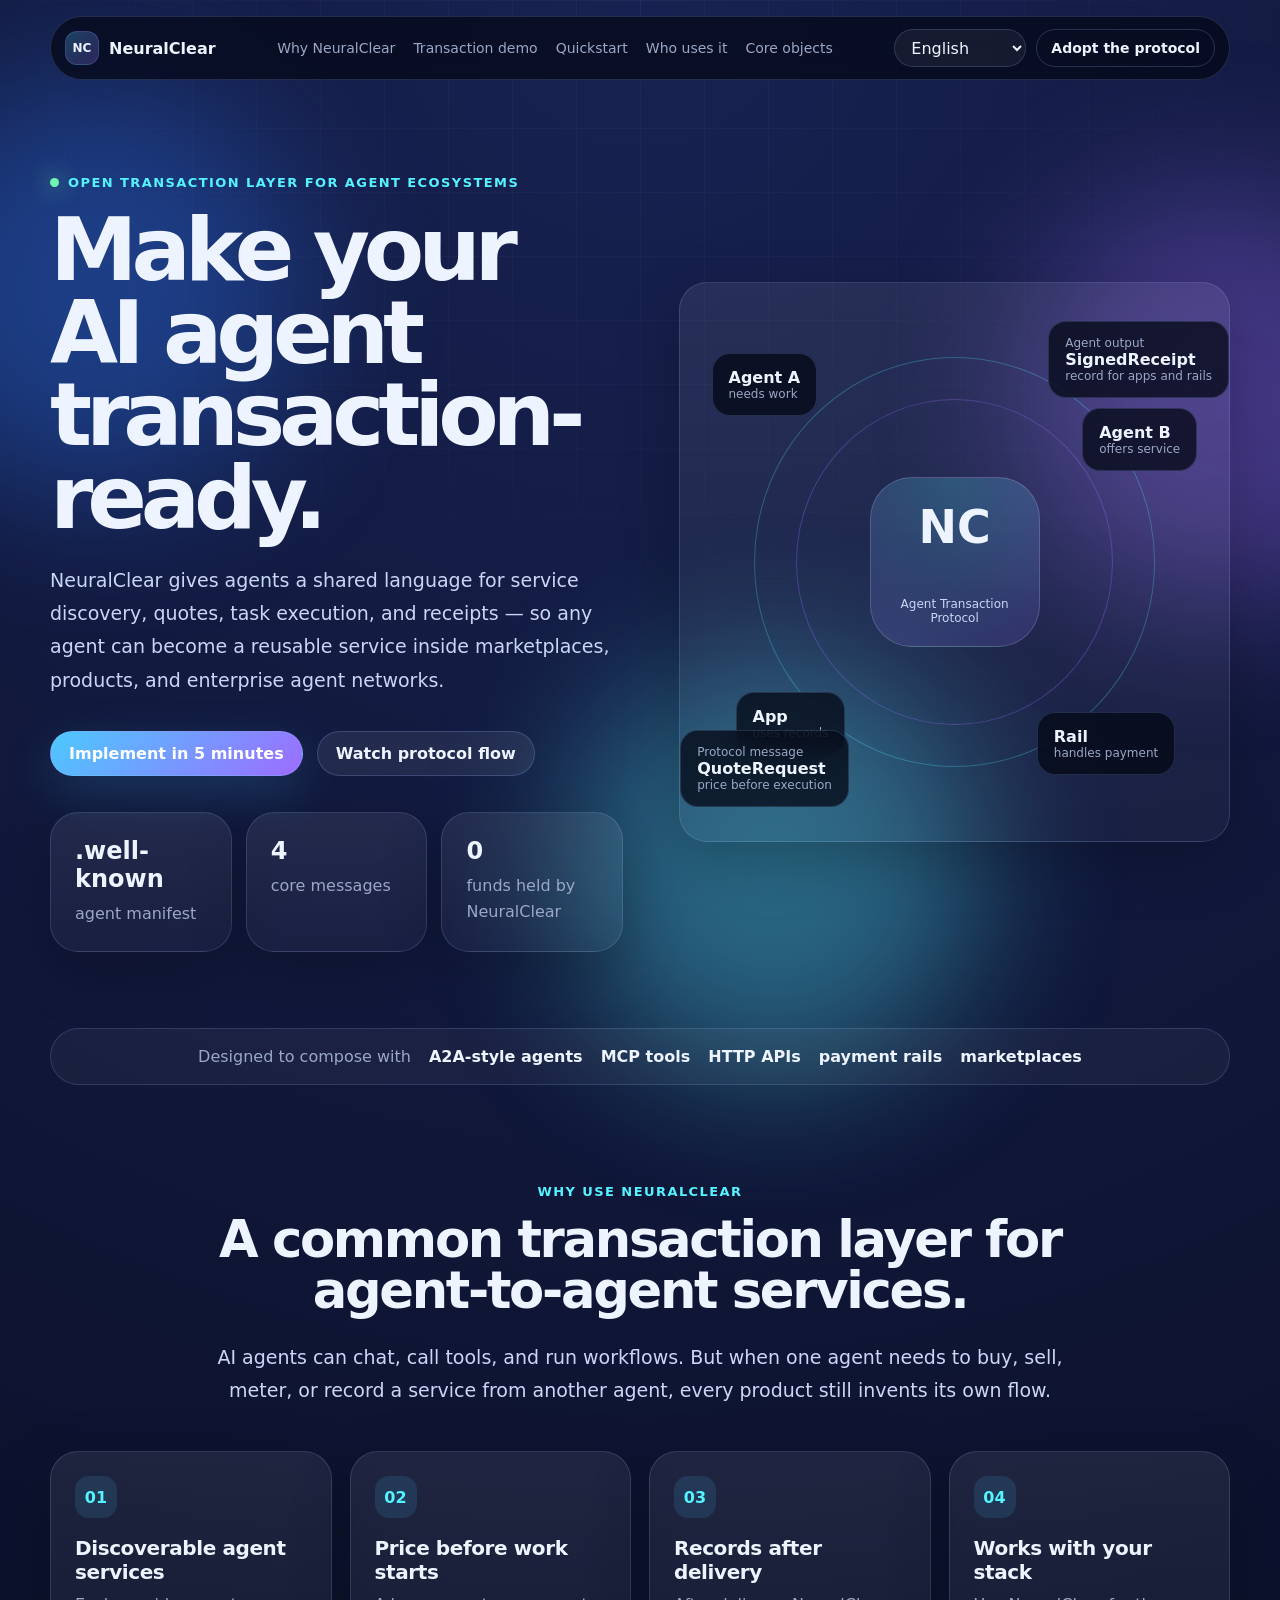
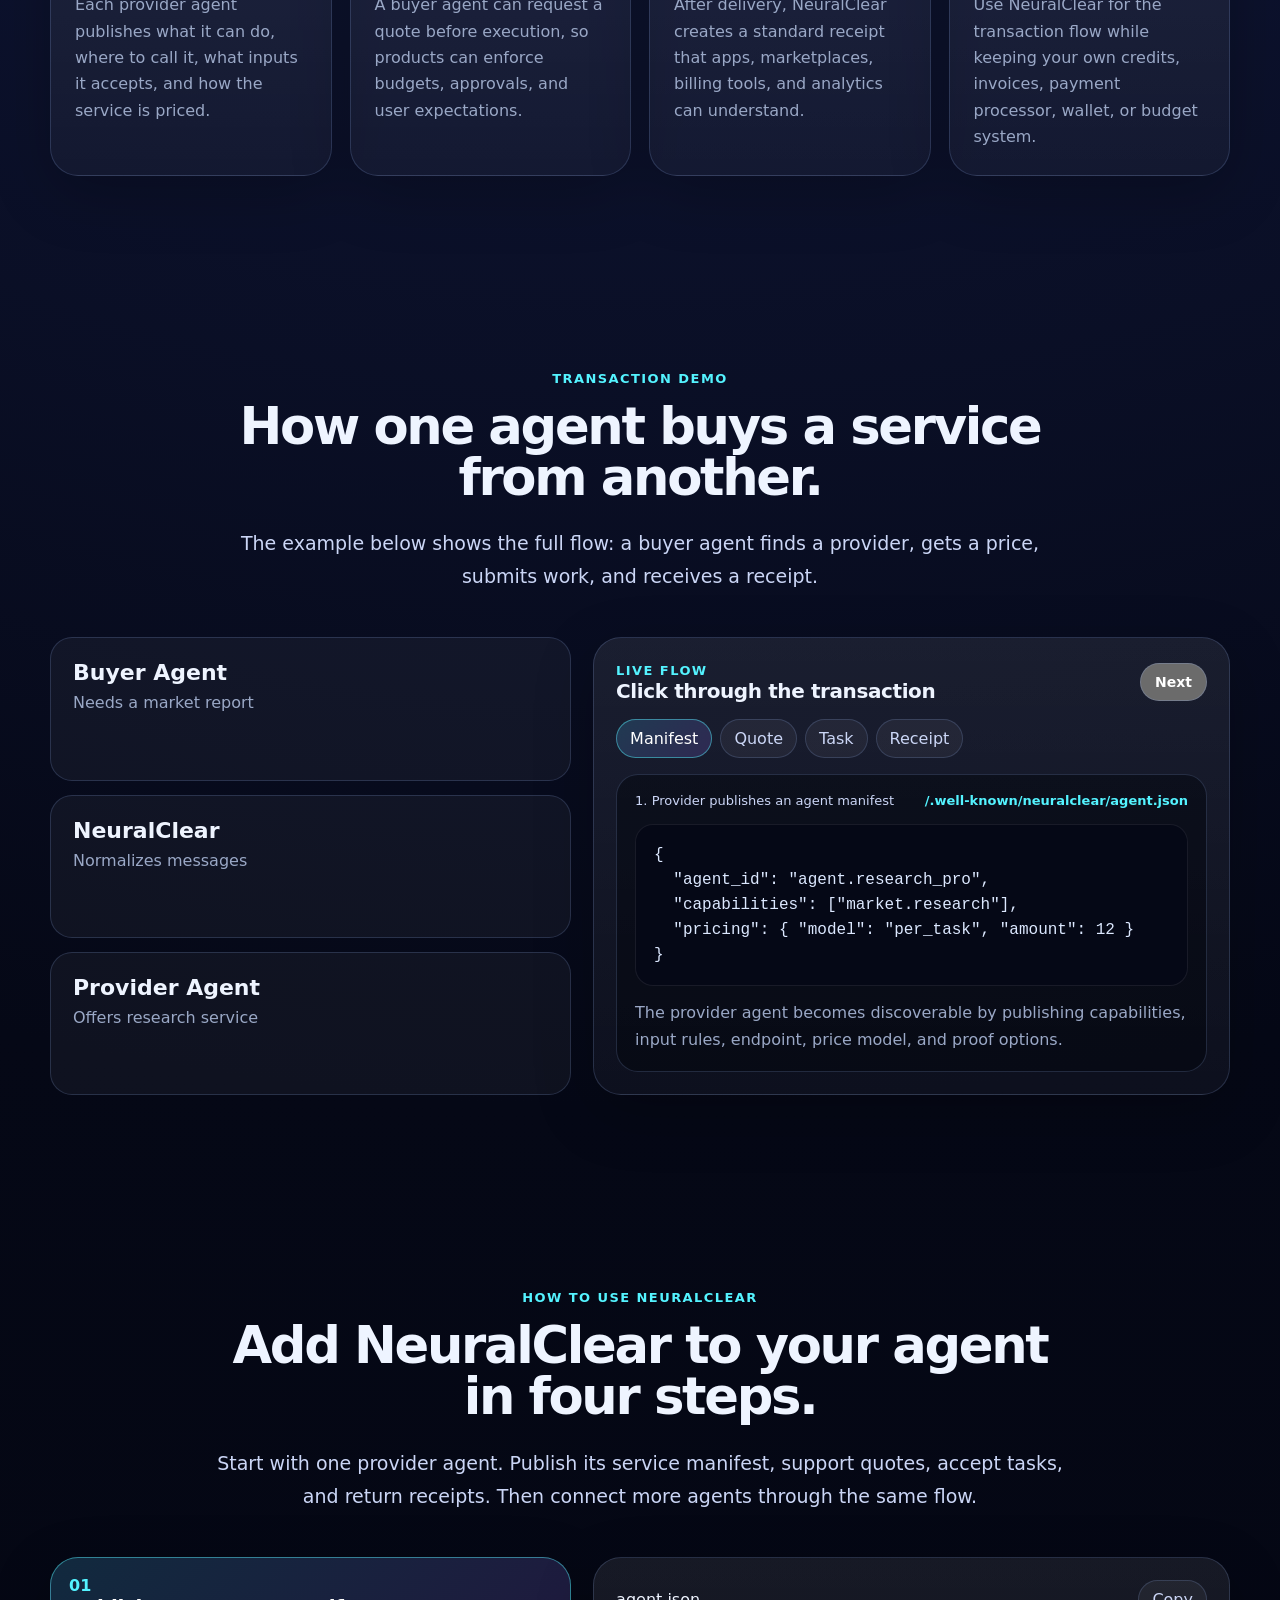
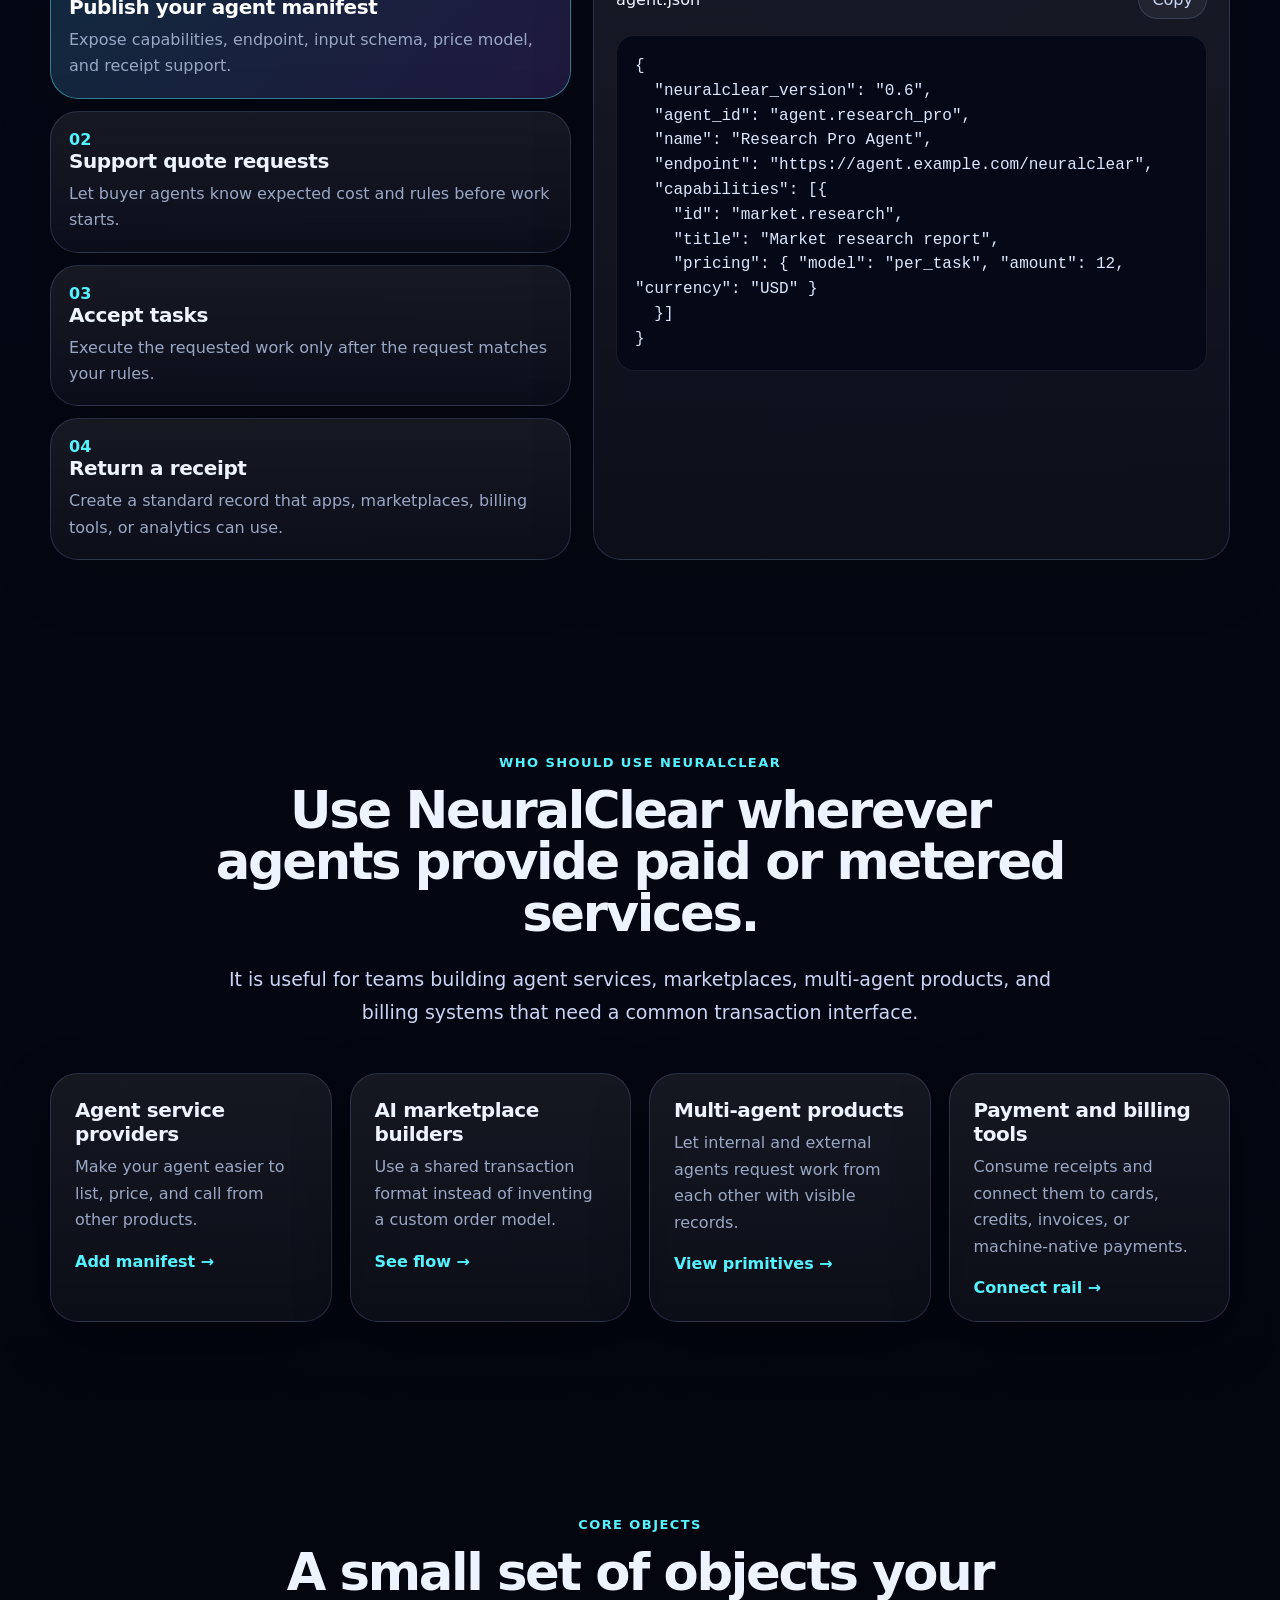
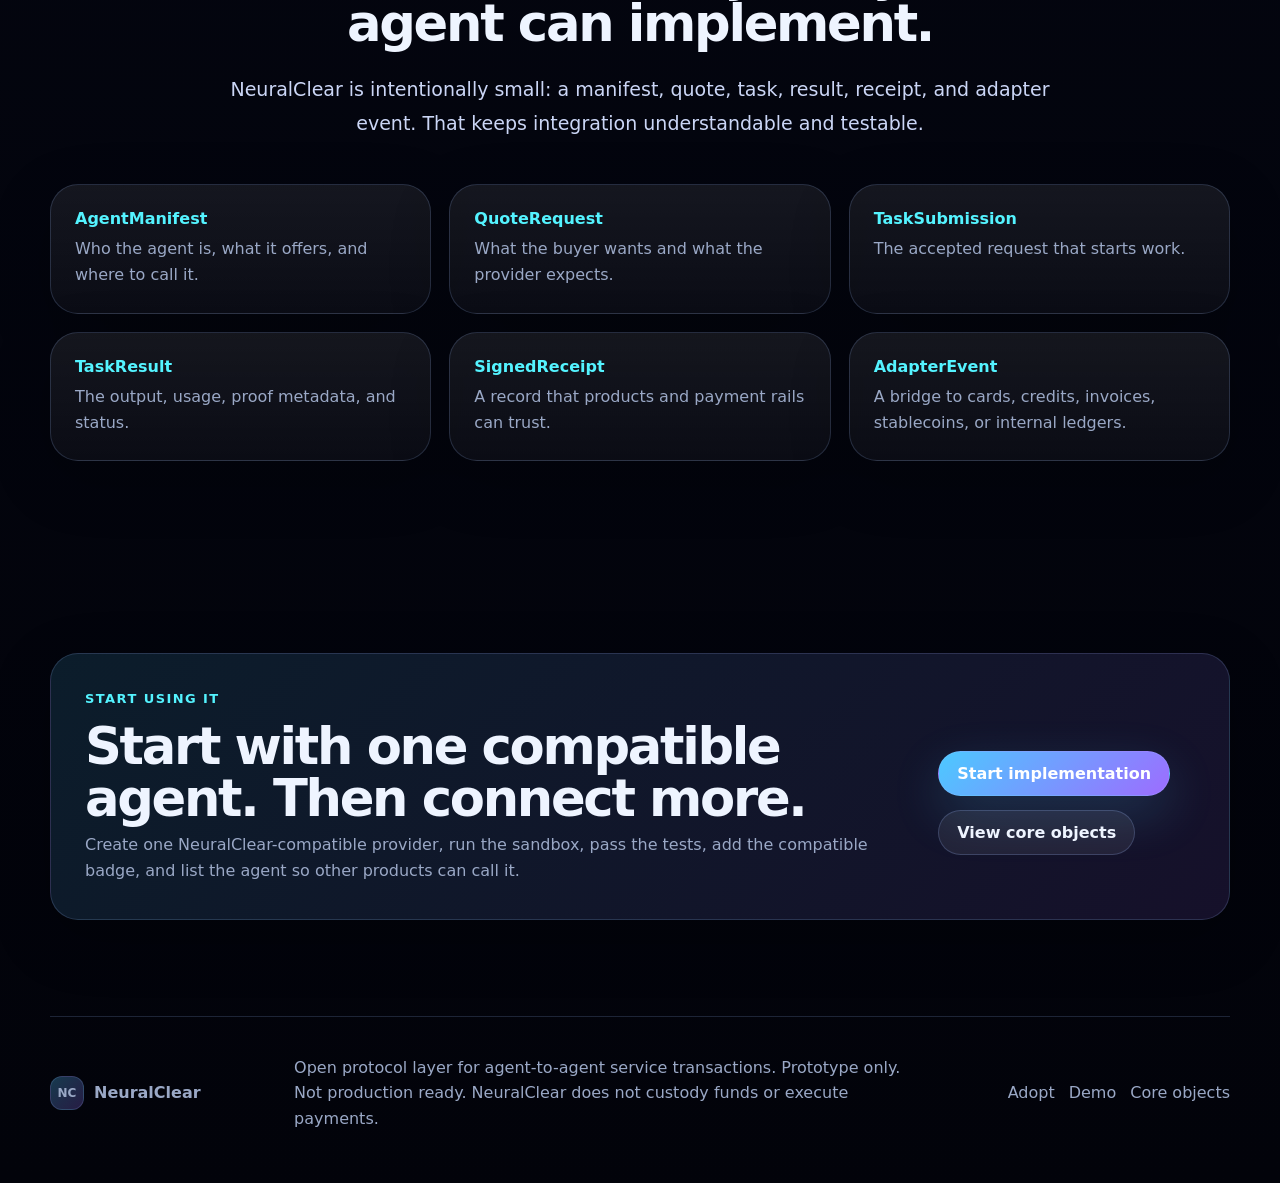
==== index.html @ 66d75a2a "fix: publish standalone multilingual protocol site" ====
<!doctype html>
<html lang="en">
<head>
<meta charset="utf-8" />
<meta name="viewport" content="width=device-width, initial-scale=1" />
<title>NeuralClear — Open Transaction Protocol for AI Agents</title>
<meta name="description" content="NeuralClear gives AI agents a shared way to publish services, request quotes, submit tasks, and return receipts." />
<meta name="theme-color" content="#050816" />
<link rel="icon" href="/favicon.ico" sizes="any" />
<link rel="icon" type="image/png" sizes="32x32" href="/favicon-32x32.png" />
<link rel="icon" type="image/png" sizes="16x16" href="/favicon-16x16.png" />
<link rel="apple-touch-icon" sizes="180x180" href="/apple-touch-icon.png" />
<link rel="manifest" href="/site.webmanifest" />
<style>
:root{color-scheme:dark;--bg:#050816;--panel:rgba(12,18,42,.72);--line:rgba(157,186,255,.18);--text:#eef4ff;--muted:#9aa8c6;--soft:#cbd6f6;--blue:#4cc9ff;--purple:#9d6cff;--cyan:#54f3ff;--green:#72f5b2}*{box-sizing:border-box}html{scroll-behavior:smooth}body{margin:0;background:radial-gradient(circle at top,#182252,#050816 45%,#02030a);color:var(--text);font-family:Inter,ui-sans-serif,system-ui,-apple-system,BlinkMacSystemFont,"Segoe UI",sans-serif;overflow-x:hidden}a{color:inherit;text-decoration:none}button,select{font:inherit}.bg{position:fixed;inset:0;z-index:-2;background-image:linear-gradient(rgba(255,255,255,.035) 1px,transparent 1px),linear-gradient(90deg,rgba(255,255,255,.035) 1px,transparent 1px);background-size:64px 64px;mask-image:radial-gradient(circle at top,#000,transparent 75%)}.orb{position:fixed;width:420px;height:420px;border-radius:999px;filter:blur(75px);opacity:.35;z-index:-3}.o1{background:#2f7dff;left:-120px;top:80px}.o2{background:#9d6cff;right:-160px;top:190px}.o3{background:#54f3ff;left:44%;bottom:-180px}.nav{position:sticky;top:16px;z-index:20;width:min(1180px,calc(100% - 36px));margin:16px auto 0;padding:12px 14px;display:flex;align-items:center;justify-content:space-between;gap:18px;border:1px solid var(--line);border-radius:999px;background:rgba(5,8,22,.72);backdrop-filter:blur(22px)}.brand{display:flex;align-items:center;gap:10px;font-weight:900}.mark{display:grid;place-items:center;width:34px;height:34px;border-radius:12px;background:linear-gradient(135deg,rgba(76,201,255,.28),rgba(157,108,255,.24));border:1px solid var(--line);font-size:12px}.navlinks{display:flex;gap:18px;color:var(--muted);font-size:14px}.navlinks a:hover{color:var(--text)}.actions{display:flex;align-items:center;gap:10px}.lang{height:38px;max-width:132px;color:var(--text);background:rgba(255,255,255,.06);border:1px solid var(--line);border-radius:999px;padding:0 12px}.btn{display:inline-flex;align-items:center;justify-content:center;border-radius:999px;border:1px solid rgba(157,186,255,.22);padding:12px 18px;font-weight:800;transition:.2s}.btn:hover{transform:translateY(-1px);border-color:rgba(84,243,255,.45)}.primary{background:linear-gradient(135deg,var(--blue),var(--purple));color:white;box-shadow:0 18px 50px rgba(76,201,255,.18)}.secondary{background:rgba(255,255,255,.07)}.small{padding:10px 14px;font-size:14px}.wrap{width:min(1180px,calc(100% - 36px));margin:0 auto}.section{padding:96px 0}.hero{display:grid;grid-template-columns:1.02fr .98fr;gap:56px;align-items:center;min-height:760px;padding-top:92px}.eyebrow,.label{display:inline-flex;align-items:center;gap:9px;color:var(--cyan);font-size:13px;font-weight:900;text-transform:uppercase;letter-spacing:.11em}.dot{width:9px;height:9px;border-radius:50%;background:var(--green);box-shadow:0 0 22px var(--green)}h1,h2,h3,p{margin:0}h1{margin-top:18px;font-size:clamp(46px,7vw,88px);line-height:.94;letter-spacing:-.07em}h2{margin-top:14px;font-size:clamp(32px,4vw,54px);line-height:1;letter-spacing:-.045em}h3{font-size:20px;letter-spacing:-.02em}.lead,.sectionhead p{margin-top:24px;color:var(--soft);font-size:19px;line-height:1.75}.ctas{display:flex;gap:14px;flex-wrap:wrap;margin-top:34px}.metrics{display:grid;grid-template-columns:repeat(3,1fr);gap:14px;margin-top:36px}.metrics div,.card,.console,.code,.step,.loop,.visual{border:1px solid var(--line);background:linear-gradient(180deg,rgba(255,255,255,.075),rgba(255,255,255,.035));border-radius:28px;box-shadow:0 18px 60px rgba(0,0,0,.22)}.metrics div,.card{padding:24px}.metrics strong{display:block;font-size:24px}.metrics span,.card p,.step p,.loop p{display:block;margin-top:8px;color:var(--muted);line-height:1.65}.visual{position:relative;min-height:560px;overflow:hidden}.ring{position:absolute;border:1px solid rgba(84,243,255,.26);border-radius:50%;inset:74px}.r2{inset:116px;border-color:rgba(157,108,255,.32)}.core{position:absolute;left:50%;top:50%;transform:translate(-50%,-50%);display:grid;place-items:center;width:170px;height:170px;border-radius:42px;background:radial-gradient(circle at top,rgba(84,243,255,.22),rgba(157,108,255,.16));border:1px solid rgba(255,255,255,.16);text-align:center}.core b{font-size:46px}.core span{max-width:125px;color:var(--soft);font-size:12px}.node,.float{position:absolute;padding:14px 16px;border:1px solid var(--line);border-radius:18px;background:rgba(5,8,22,.76);backdrop-filter:blur(18px)}.node small,.float small{display:block;color:var(--muted);font-size:12px}.n1{left:32px;top:70px}.n2{right:32px;top:125px}.n3{left:56px;bottom:86px}.n4{right:54px;bottom:66px}.f1{left:0;bottom:34px}.f2{right:0;top:38px}.strip{margin-top:-20px;padding:18px 22px;display:flex;gap:18px;align-items:center;justify-content:center;flex-wrap:wrap;border:1px solid var(--line);border-radius:999px;background:rgba(255,255,255,.045);color:var(--muted)}.strip b{color:var(--text)}.sectionhead{text-align:center;max-width:850px;margin:0 auto 44px}.grid4{display:grid;grid-template-columns:repeat(4,1fr);gap:18px}.grid3{display:grid;grid-template-columns:repeat(3,1fr);gap:18px}.card .num{display:inline-grid;place-items:center;width:42px;height:42px;border-radius:14px;background:rgba(76,201,255,.12);color:var(--cyan);font-weight:900;margin-bottom:18px}.twocol{display:grid;grid-template-columns:.9fr 1.1fr;gap:22px}.flow{display:grid;gap:14px}.lane{padding:22px;border:1px solid var(--line);border-radius:22px;background:rgba(255,255,255,.045)}.lane b{display:block;font-size:22px}.lane span{display:block;margin-top:8px;color:var(--muted)}.console,.code{padding:22px}.consolehead,.codehead,.meta{display:flex;align-items:center;justify-content:space-between;gap:18px;margin-bottom:16px}.tabs{display:flex;gap:8px;flex-wrap:wrap;margin-bottom:16px}.tab,.copy{border:1px solid var(--line);color:var(--soft);background:rgba(255,255,255,.05);border-radius:999px;padding:9px 13px;cursor:pointer}.tab.active,.step.active{border-color:rgba(84,243,255,.45);background:linear-gradient(135deg,rgba(76,201,255,.18),rgba(157,108,255,.18));color:white}.msg{border:1px solid var(--line);border-radius:22px;padding:18px;background:rgba(2,3,10,.42)}.meta{font-size:13px;color:var(--soft)}.meta b{color:var(--cyan)}pre{margin:0;white-space:pre-wrap;overflow:auto;background:#050816;border:1px solid rgba(255,255,255,.08);border-radius:18px;padding:18px;color:#dce8ff;line-height:1.55}code{font-family:SFMono-Regular,Consolas,"Liberation Mono",monospace}.msg p{margin-top:14px;color:var(--muted);line-height:1.65}.steps{display:grid;gap:12px}.step{padding:18px;cursor:pointer}.step span,.primitive b{color:var(--cyan);font-weight:900}.builder a{display:inline-flex;margin-top:18px;color:var(--cyan);font-weight:800}.loop{padding:34px;display:flex;align-items:center;justify-content:space-between;gap:24px;background:linear-gradient(135deg,rgba(76,201,255,.13),rgba(157,108,255,.13))}.footer{padding:38px 0 52px;display:flex;align-items:center;justify-content:space-between;gap:20px;border-top:1px solid var(--line);color:var(--muted)}.footer p{max-width:620px;line-height:1.6}.footerlinks{display:flex;gap:14px}[data-reveal]{opacity:0;transform:translateY(18px);transition:opacity .7s,transform .7s}[data-reveal].on{opacity:1;transform:none}@media(max-width:980px){.navlinks{display:none}.hero,.twocol{grid-template-columns:1fr}.grid4,.grid3{grid-template-columns:repeat(2,1fr)}.loop,.footer{flex-direction:column;align-items:flex-start}.metrics{grid-template-columns:1fr}}@media(max-width:640px){.wrap,.nav{width:calc(100% - 24px)}.section{padding:70px 0}.nav{border-radius:26px}.hide-sm{display:none}.lang{max-width:96px}.grid4,.grid3{grid-template-columns:1fr}.visual{min-height:430px}.f1,.f2{display:none}.strip{border-radius:26px}.hero{padding-top:60px}.meta,.consolehead{align-items:flex-start;flex-direction:column}}
</style>
</head>
<body>
<div class="bg"></div><div class="orb o1"></div><div class="orb o2"></div><div class="orb o3"></div>
<header class="nav">
<a class="brand" href="#top"><span class="mark">NC</span><span>NeuralClear</span></a>
<nav class="navlinks"><a href="#why" data-i="nav.why">Why NeuralClear</a><a href="#demo" data-i="nav.demo">Transaction demo</a><a href="#quickstart" data-i="nav.quickstart">Quickstart</a><a href="#adopters" data-i="nav.adopters">Who uses it</a><a href="#standard" data-i="nav.standard">Core objects</a></nav>
<div class="actions"><select class="lang" id="lang" aria-label="Language"><option value="en">English</option><option value="zh">中文</option><option value="ja">日本語</option><option value="ko">한국어</option><option value="de">Deutsch</option><option value="fr">Français</option><option value="es">Español</option><option value="it">Italiano</option><option value="nl">Nederlands</option><option value="sv">Svenska</option><option value="da">Dansk</option><option value="no">Norsk</option></select><a class="btn small" href="#quickstart" data-i="nav.cta">Adopt the protocol</a></div>
</header>
<main id="top">
<section class="wrap hero section">
<div data-reveal><div class="eyebrow"><span class="dot"></span><span data-i="hero.eyebrow">Open transaction layer for agent ecosystems</span></div><h1 data-i="hero.title">Make your AI agent transaction-ready.</h1><p class="lead" data-i="hero.subtitle">NeuralClear gives agents a shared language for service discovery, quotes, task execution, and receipts — so any agent can become a reusable service inside marketplaces, products, and enterprise agent networks.</p><div class="ctas"><a class="btn primary" href="#quickstart" data-i="hero.primary">Implement in 5 minutes</a><a class="btn secondary" href="#demo" data-i="hero.secondary">Watch protocol flow</a></div><div class="metrics"><div><strong>.well-known</strong><span data-i="hero.metric1">agent manifest</span></div><div><strong>4</strong><span data-i="hero.metric2">core messages</span></div><div><strong>0</strong><span data-i="hero.metric3">funds held by NeuralClear</span></div></div></div>
<div class="visual" data-reveal><div class="ring"></div><div class="ring r2"></div><div class="core"><b>NC</b><span data-i="hero.core">Agent Transaction Protocol</span></div><div class="node n1"><b>Agent A</b><small>needs work</small></div><div class="node n2"><b>Agent B</b><small>offers service</small></div><div class="node n3"><b>App</b><small>uses records</small></div><div class="node n4"><b>Rail</b><small>handles payment</small></div><div class="float f1"><small data-i="hero.panel1Label">Protocol message</small><b>QuoteRequest</b><small data-i="hero.panel1Small">price before execution</small></div><div class="float f2"><small data-i="hero.panel2Label">Agent output</small><b>SignedReceipt</b><small data-i="hero.panel2Small">record for apps and rails</small></div></div>
</section>
<div class="wrap strip" data-reveal><span data-i="trust.label">Designed to compose with</span><b>A2A-style agents</b><b>MCP tools</b><b>HTTP APIs</b><b>payment rails</b><b>marketplaces</b></div>
<section class="wrap section" id="why"><div class="sectionhead" data-reveal><span class="label" data-i="why.label">Why use NeuralClear</span><h2 data-i="why.title">A common transaction layer for agent-to-agent services.</h2><p data-i="why.subtitle">AI agents can chat, call tools, and run workflows. But when one agent needs to buy, sell, meter, or record a service from another agent, every product still invents its own flow.</p></div><div class="grid4"><article class="card" data-reveal><span class="num">01</span><h3 data-i="why.card1Title">Discoverable agent services</h3><p data-i="why.card1Text">Each provider agent publishes what it can do, where to call it, what inputs it accepts, and how the service is priced.</p></article><article class="card" data-reveal><span class="num">02</span><h3 data-i="why.card2Title">Price before work starts</h3><p data-i="why.card2Text">A buyer agent can request a quote before execution, so products can enforce budgets, approvals, and user expectations.</p></article><article class="card" data-reveal><span class="num">03</span><h3 data-i="why.card3Title">Records after delivery</h3><p data-i="why.card3Text">After delivery, NeuralClear creates a standard receipt that apps, marketplaces, billing tools, and analytics can understand.</p></article><article class="card" data-reveal><span class="num">04</span><h3 data-i="why.card4Title">Works with your stack</h3><p data-i="why.card4Text">Use NeuralClear for the transaction flow while keeping your own credits, invoices, payment processor, wallet, or budget system.</p></article></div></section>
<section class="wrap section" id="demo"><div class="sectionhead" data-reveal><span class="label" data-i="demo.label">Transaction demo</span><h2 data-i="demo.title">How one agent buys a service from another.</h2><p data-i="demo.subtitle">The example below shows the full flow: a buyer agent finds a provider, gets a price, submits work, and receives a receipt.</p></div><div class="twocol"><div class="flow" data-reveal><div class="lane"><b>Buyer Agent</b><span data-i="demo.buyer">Needs a market report</span></div><div class="lane"><b>NeuralClear</b><span data-i="demo.nc">Normalizes messages</span></div><div class="lane"><b>Provider Agent</b><span data-i="demo.provider">Offers research service</span></div></div><div class="console" data-reveal><div class="consolehead"><div><span class="label" data-i="demo.consoleLabel">Live flow</span><h3 data-i="demo.consoleTitle">Click through the transaction</h3></div><button class="btn small" type="button" id="next" data-i="demo.next">Next</button></div><div class="tabs"><button class="tab active" data-step="0">Manifest</button><button class="tab" data-step="1">Quote</button><button class="tab" data-step="2">Task</button><button class="tab" data-step="3">Receipt</button></div><div class="msg"><div class="meta"><span id="flowTitle">1. Provider publishes an agent manifest</span><b id="flowRoute">/.well-known/neuralclear/agent.json</b></div><pre><code id="flowCode"></code></pre><p id="flowExplain"></p></div></div></div></section>
<section class="wrap section" id="quickstart"><div class="sectionhead" data-reveal><span class="label" data-i="quick.label">How to use NeuralClear</span><h2 data-i="quick.title">Add NeuralClear to your agent in four steps.</h2><p data-i="quick.subtitle">Start with one provider agent. Publish its service manifest, support quotes, accept tasks, and return receipts. Then connect more agents through the same flow.</p></div><div class="twocol"><div class="steps" data-reveal><article class="step active"><span>01</span><h3 data-i="quick.step1Title">Publish your agent manifest</h3><p data-i="quick.step1Text">Expose capabilities, endpoint, input schema, price model, and receipt support.</p></article><article class="step"><span>02</span><h3 data-i="quick.step2Title">Support quote requests</h3><p data-i="quick.step2Text">Let buyer agents know expected cost and rules before work starts.</p></article><article class="step"><span>03</span><h3 data-i="quick.step3Title">Accept tasks</h3><p data-i="quick.step3Text">Execute the requested work only after the request matches your rules.</p></article><article class="step"><span>04</span><h3 data-i="quick.step4Title">Return a receipt</h3><p data-i="quick.step4Text">Create a standard record that apps, marketplaces, billing tools, or analytics can use.</p></article></div><div class="code" data-reveal><div class="codehead"><span>agent.json</span><button class="copy" type="button" id="copy" data-i="quick.copy">Copy</button></div><pre><code id="codeblock">{
  "neuralclear_version": "0.6",
  "agent_id": "agent.research_pro",
  "name": "Research Pro Agent",
  "endpoint": "https://agent.example.com/neuralclear",
  "capabilities": [{
    "id": "market.research",
    "title": "Market research report",
    "pricing": { "model": "per_task", "amount": 12, "currency": "USD" }
  }]
}</code></pre></div></div></section>
<section class="wrap section" id="adopters"><div class="sectionhead" data-reveal><span class="label" data-i="builders.label">Who should use NeuralClear</span><h2 data-i="builders.title">Use NeuralClear wherever agents provide paid or metered services.</h2><p data-i="builders.subtitle">It is useful for teams building agent services, marketplaces, multi-agent products, and billing systems that need a common transaction interface.</p></div><div class="grid4 builder"><article class="card" data-reveal><h3 data-i="builders.card1Title">Agent service providers</h3><p data-i="builders.card1Text">Make your agent easier to list, price, and call from other products.</p><a href="#quickstart" data-i="builders.cardAction">Add manifest →</a></article><article class="card" data-reveal><h3 data-i="builders.card2Title">AI marketplace builders</h3><p data-i="builders.card2Text">Use a shared transaction format instead of inventing a custom order model.</p><a href="#demo" data-i="builders.card2Action">See flow →</a></article><article class="card" data-reveal><h3 data-i="builders.card3Title">Multi-agent products</h3><p data-i="builders.card3Text">Let internal and external agents request work from each other with visible records.</p><a href="#standard" data-i="builders.card3Action">View primitives →</a></article><article class="card" data-reveal><h3 data-i="builders.card4Title">Payment and billing tools</h3><p data-i="builders.card4Text">Consume receipts and connect them to cards, credits, invoices, or machine-native payments.</p><a href="#standard" data-i="builders.card4Action">Connect rail →</a></article></div></section>
<section class="wrap section" id="standard"><div class="sectionhead" data-reveal><span class="label" data-i="standard.label">Core objects</span><h2 data-i="standard.title">A small set of objects your agent can implement.</h2><p data-i="standard.subtitle">NeuralClear is intentionally small: a manifest, quote, task, result, receipt, and adapter event. That keeps integration understandable and testable.</p></div><div class="grid3"><div class="card primitive" data-reveal><b>AgentManifest</b><p data-i="standard.p1">Who the agent is, what it offers, and where to call it.</p></div><div class="card primitive" data-reveal><b>QuoteRequest</b><p data-i="standard.p2">What the buyer wants and what the provider expects.</p></div><div class="card primitive" data-reveal><b>TaskSubmission</b><p data-i="standard.p3">The accepted request that starts work.</p></div><div class="card primitive" data-reveal><b>TaskResult</b><p data-i="standard.p4">The output, usage, proof metadata, and status.</p></div><div class="card primitive" data-reveal><b>SignedReceipt</b><p data-i="standard.p5">A record that products and payment rails can trust.</p></div><div class="card primitive" data-reveal><b>AdapterEvent</b><p data-i="standard.p6">A bridge to cards, credits, invoices, stablecoins, or internal ledgers.</p></div></div></section>
<section class="wrap section"><div class="loop" data-reveal><div><span class="label" data-i="loop.label">Start using it</span><h2 data-i="loop.title">Start with one compatible agent. Then connect more.</h2><p data-i="loop.text">Create one NeuralClear-compatible provider, run the sandbox, pass the tests, add the compatible badge, and list the agent so other products can call it.</p></div><div class="ctas"><a class="btn primary" href="#quickstart" data-i="loop.primary">Start implementation</a><a class="btn secondary" href="#standard" data-i="loop.secondary">View core objects</a></div></div></section>
</main>
<footer class="wrap footer"><div class="brand"><span class="mark">NC</span><span>NeuralClear</span></div><p data-i="footer.text">Open protocol layer for agent-to-agent service transactions. Prototype only. Not production ready. NeuralClear does not custody funds or execute payments.</p><div class="footerlinks"><a href="#quickstart" data-i="footer.link1">Adopt</a><a href="#demo" data-i="footer.link2">Demo</a><a href="#standard" data-i="footer.link3">Core objects</a></div></footer>
<script>
const flow=[{t:'1. Provider publishes an agent manifest',r:'/.well-known/neuralclear/agent.json',c:'{\n  "agent_id": "agent.research_pro",\n  "capabilities": ["market.research"],\n  "pricing": { "model": "per_task", "amount": 12 }\n}',e:'The provider agent becomes discoverable by publishing capabilities, input rules, endpoint, price model, and proof options.'},{t:'2. Buyer agent requests a quote',r:'POST /neuralclear/quote',c:'{\n  "buyer_agent": "agent.operator",\n  "capability": "market.research",\n  "input_summary": "compare 5 competitors"\n}',e:'Before work starts, the buyer gets price, expiration, capability, and execution conditions.'},{t:'3. Buyer submits a task',r:'POST /neuralclear/tasks',c:'{\n  "quote_id": "quote_42",\n  "task_input": { "topic": "AI coding tools" },\n  "idempotency_key": "task-2026-001"\n}',e:'The task starts only after the buyer accepts the quote and the request matches the provider rules.'},{t:'4. Provider returns result and receipt',r:'GET /neuralclear/receipts/task_42',c:'{\n  "task_id": "task_42",\n  "status": "delivered",\n  "receipt": { "amount": 12, "provider": "agent.research_pro" }\n}',e:'The product can record the receipt, show usage, connect billing, or feed analytics.'}];let step=0;function renderFlow(){const f=flow[step];flowTitle.textContent=f.t;flowRoute.textContent=f.r;flowCode.textContent=f.c;flowExplain.textContent=f.e;document.querySelectorAll('.tab').forEach((b,i)=>b.classList.toggle('active',i===step))}document.querySelectorAll('.tab').forEach(b=>b.onclick=()=>{step=+b.dataset.step;renderFlow()});next.onclick=()=>{step=(step+1)%flow.length;renderFlow()};renderFlow();copy.onclick=()=>navigator.clipboard&&navigator.clipboard.writeText(codeblock.textContent);const translations={zh:{'nav.why':'为什么使用','nav.demo':'交易演示','nav.quickstart':'快速接入','nav.adopters':'适用对象','nav.standard':'核心对象','nav.cta':'采用协议','hero.eyebrow':'面向 Agent 生态的开放交易层','hero.title':'让你的 AI Agent 具备交易能力。','hero.subtitle':'NeuralClear 为 Agent 提供服务发现、报价、任务执行与收据记录的共同语言，让任何 Agent 都可以成为市场、产品和企业网络里的可复用服务。','hero.primary':'5 分钟开始接入','hero.secondary':'查看协议流程','hero.metric1':'Agent 服务清单','hero.metric2':'核心消息','hero.metric3':'NeuralClear 托管资金','hero.core':'Agent 交易协议','why.label':'为什么使用 NeuralClear','why.title':'Agent-to-Agent 服务需要共同交易层。','why.subtitle':'Agent 已经可以聊天、调用工具、执行任务。但当一个 Agent 需要向另一个 Agent 购买、计量或记录服务时，每个产品仍在重复发明自己的流程。','why.card1Title':'可发现的 Agent 服务','why.card1Text':'服务方 Agent 发布能力、调用地址、输入要求和定价方式。','why.card2Title':'执行前报价','why.card2Text':'购买方 Agent 可以在任务开始前获得报价，产品也能执行预算和审批规则。','why.card3Title':'交付后记录','why.card3Text':'服务交付后生成标准收据，供应用、市场、计费和分析系统读取。','why.card4Title':'兼容现有系统','why.card4Text':'使用 NeuralClear 处理交易流程，同时保留你的积分、发票、支付处理器、钱包或内部预算系统。','demo.label':'交易演示','demo.title':'一个 Agent 如何购买另一个 Agent 的服务。','demo.subtitle':'下面展示完整流程：发现服务、获得价格、提交任务、收到可记录或计费的收据。','demo.buyer':'需要一份市场报告','demo.nc':'标准化交易消息','demo.provider':'提供研究服务','demo.consoleLabel':'实时流程','demo.consoleTitle':'点击查看交易过程','demo.next':'下一步','quick.label':'如何使用 NeuralClear','quick.title':'四步把 NeuralClear 加入你的 Agent。','quick.subtitle':'从一个服务方 Agent 开始：发布清单、支持报价、接受任务、返回收据，然后让更多 Agent 连接进来。','quick.copy':'复制','quick.step1Title':'发布 Agent 清单','quick.step1Text':'公开能力、端点、输入结构、定价模型和收据支持。','quick.step2Title':'支持报价请求','quick.step2Text':'让购买方 Agent 在任务开始前知道预计成本和规则。','quick.step3Title':'接受任务','quick.step3Text':'只在请求符合规则后执行任务。','quick.step4Title':'返回收据','quick.step4Text':'创建应用、市场、计费或分析工具可以使用的标准记录。','builders.label':'谁应该使用 NeuralClear','builders.title':'只要 Agent 提供付费或计量服务，就可以使用 NeuralClear。','builders.subtitle':'适合构建 Agent 服务、市场、多 Agent 产品和计费系统的团队。','builders.card1Title':'Agent 服务提供方','builders.card1Text':'让你的 Agent 更容易被列出、定价和调用。','builders.cardAction':'添加清单 →','builders.card2Title':'AI 市场构建者','builders.card2Text':'使用共享交易格式，而不是自建订单模型。','builders.card2Action':'查看流程 →','builders.card3Title':'多 Agent 产品','builders.card3Text':'让内部和外部 Agent 以可见记录互相请求工作。','builders.card3Action':'查看对象 →','builders.card4Title':'支付与计费工具','builders.card4Text':'读取收据，并连接到卡、积分、发票或机器原生支付。','builders.card4Action':'连接轨道 →','standard.label':'核心对象','standard.title':'你的 Agent 可以实现的一小组对象。','standard.subtitle':'NeuralClear 故意保持小型：清单、报价、任务、结果、收据和适配器事件，便于理解和测试。','standard.p1':'Agent 是谁、提供什么、在哪里调用。','standard.p2':'购买方想要什么，服务方要求什么。','standard.p3':'启动工作的已接受请求。','standard.p4':'输出、用量、证明元数据和状态。','standard.p5':'产品和支付轨道可以信任的记录。','standard.p6':'连接卡、积分、发票、稳定币或内部账本。','loop.label':'开始使用','loop.title':'从一个兼容 Agent 开始，然后连接更多。','loop.text':'创建一个兼容 NeuralClear 的服务方，运行沙盒，通过测试，添加兼容徽章，并将 Agent 列入注册表。','loop.primary':'开始实现','loop.secondary':'查看核心对象','footer.text':'面向 Agent-to-Agent 服务交易的开放协议层。仅为原型，尚未生产就绪。NeuralClear 不托管资金，也不执行支付。','footer.link1':'采用','footer.link2':'演示','footer.link3':'核心对象'}};const languageNames={ja:'日本語',ko:'한국어',de:'Deutsch',fr:'Français',es:'Español',it:'Italiano',nl:'Nederlands',sv:'Svenska',da:'Dansk',no:'Norsk'};function applyLang(l){document.documentElement.lang=l;localStorage.setItem('neuralclear_lang',l);if(l==='en'){document.querySelectorAll('[data-i]').forEach(el=>{if(el.dataset.en)el.textContent=el.dataset.en});return}const dict=translations[l]||translations.zh;document.querySelectorAll('[data-i]').forEach(el=>{if(!el.dataset.en)el.dataset.en=el.textContent;el.textContent=dict[el.dataset.i]||el.dataset.en});if(!translations[l]){document.querySelector('[data-i="hero.eyebrow"]').textContent=languageNames[l]+' preview · NeuralClear';}}document.querySelectorAll('[data-i]').forEach(el=>el.dataset.en=el.textContent);lang.onchange=e=>applyLang(e.target.value);lang.value=localStorage.getItem('neuralclear_lang')||'en';applyLang(lang.value);const io=new IntersectionObserver(es=>es.forEach(e=>{if(e.isIntersecting)e.target.classList.add('on')}),{threshold:.12});document.querySelectorAll('[data-reveal]').forEach(el=>io.observe(el));
</script>
</body>
</html>
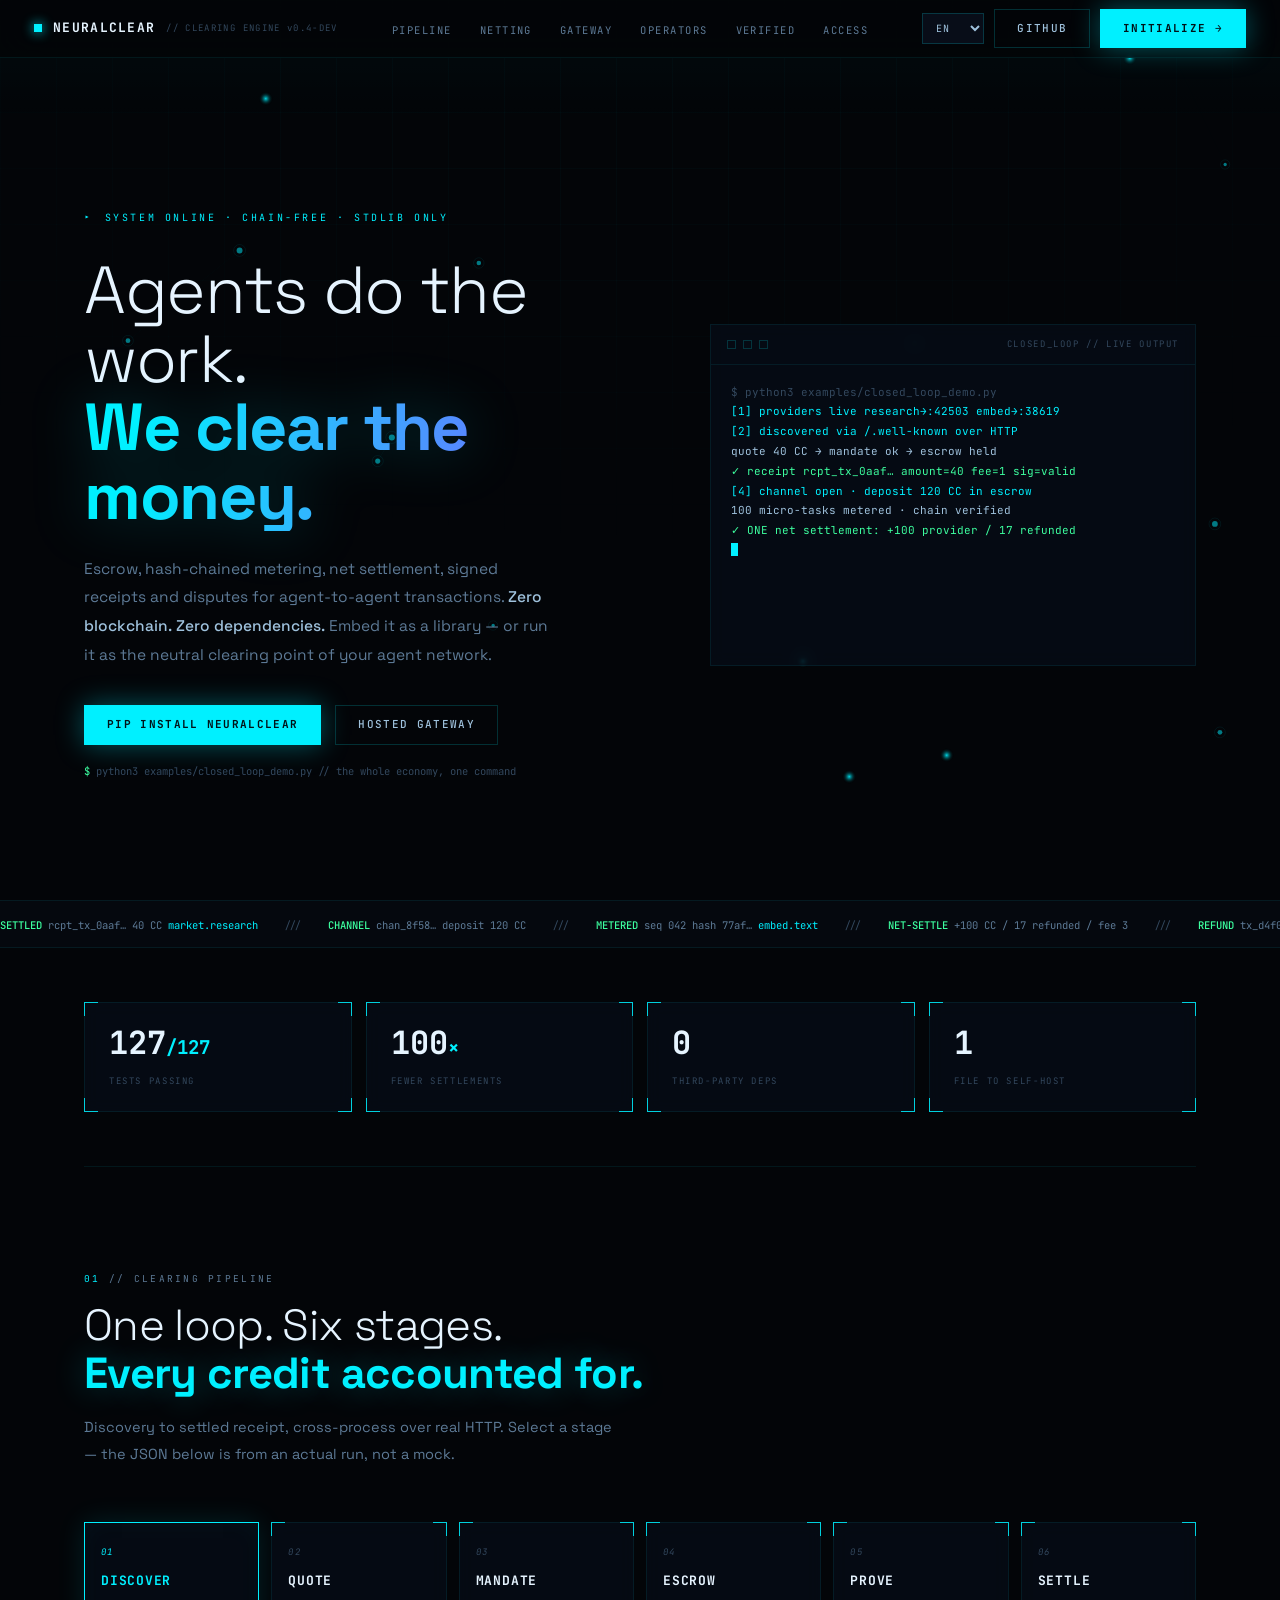
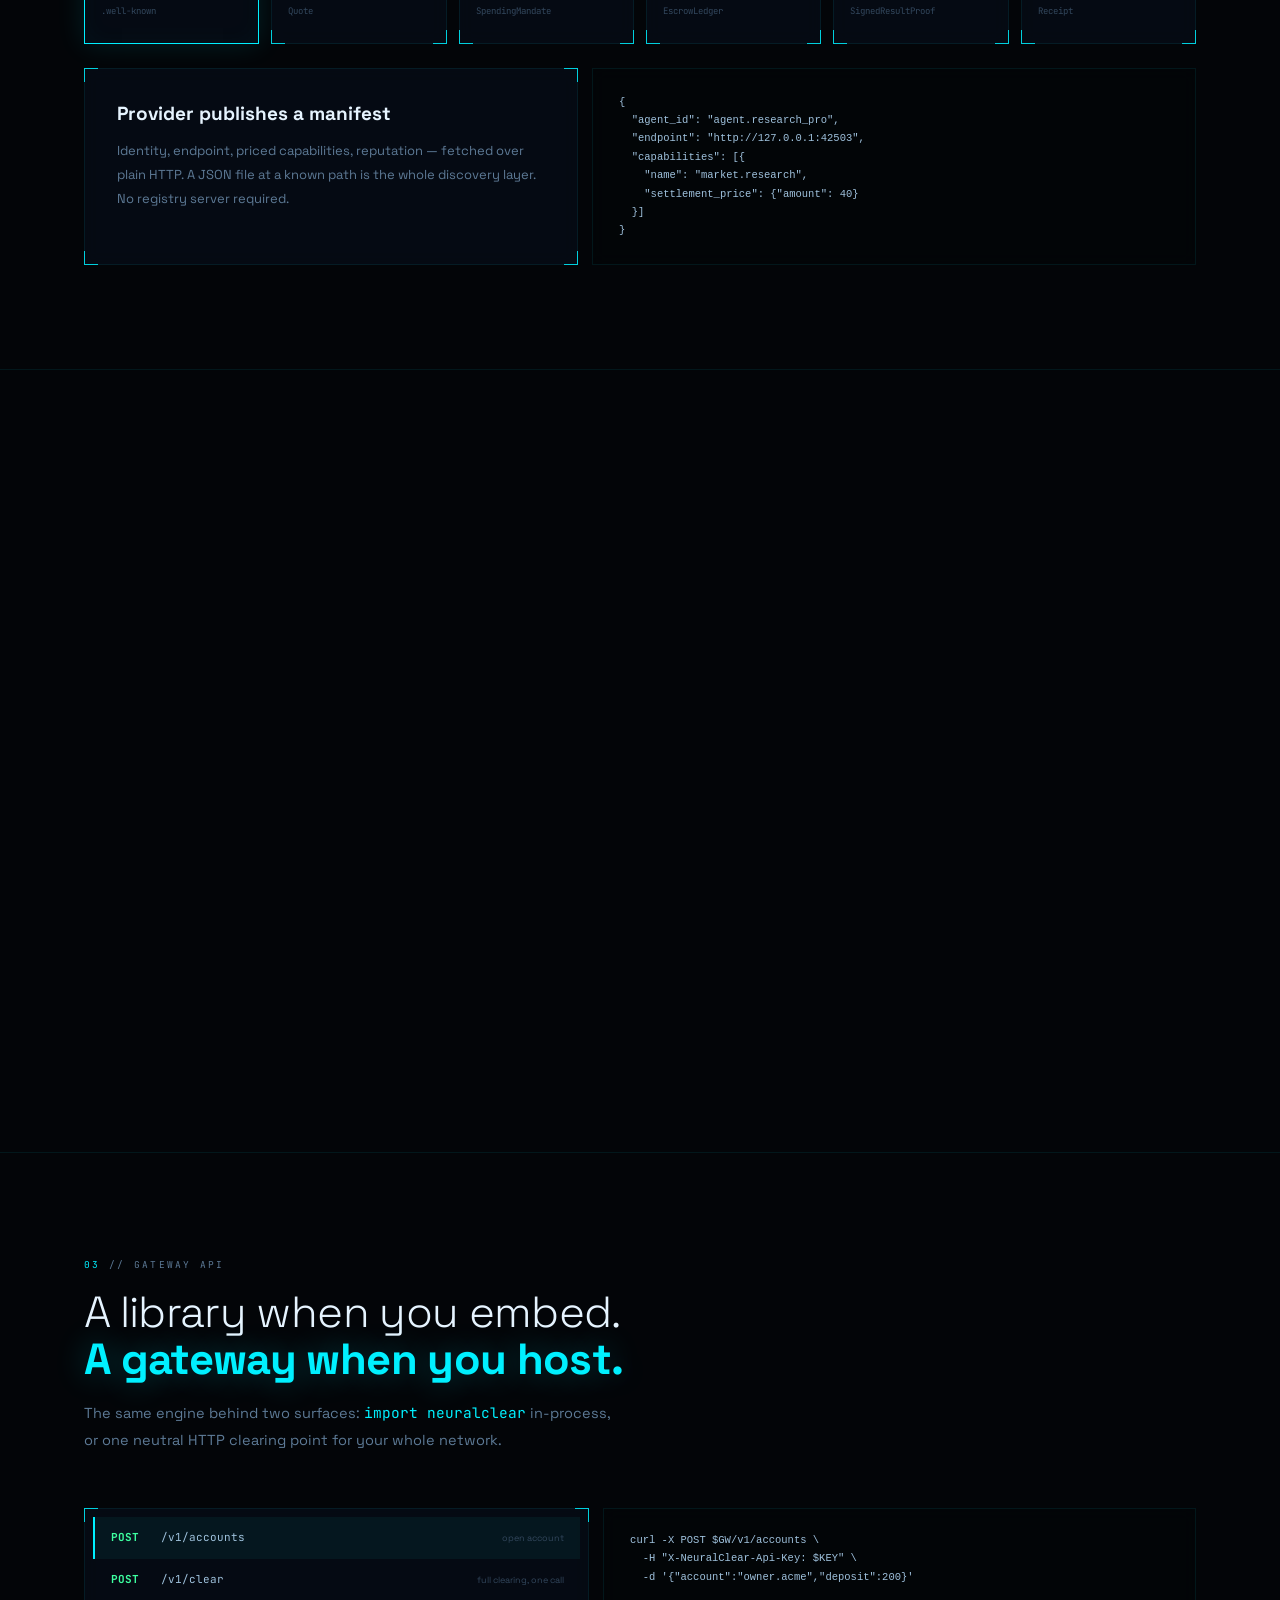
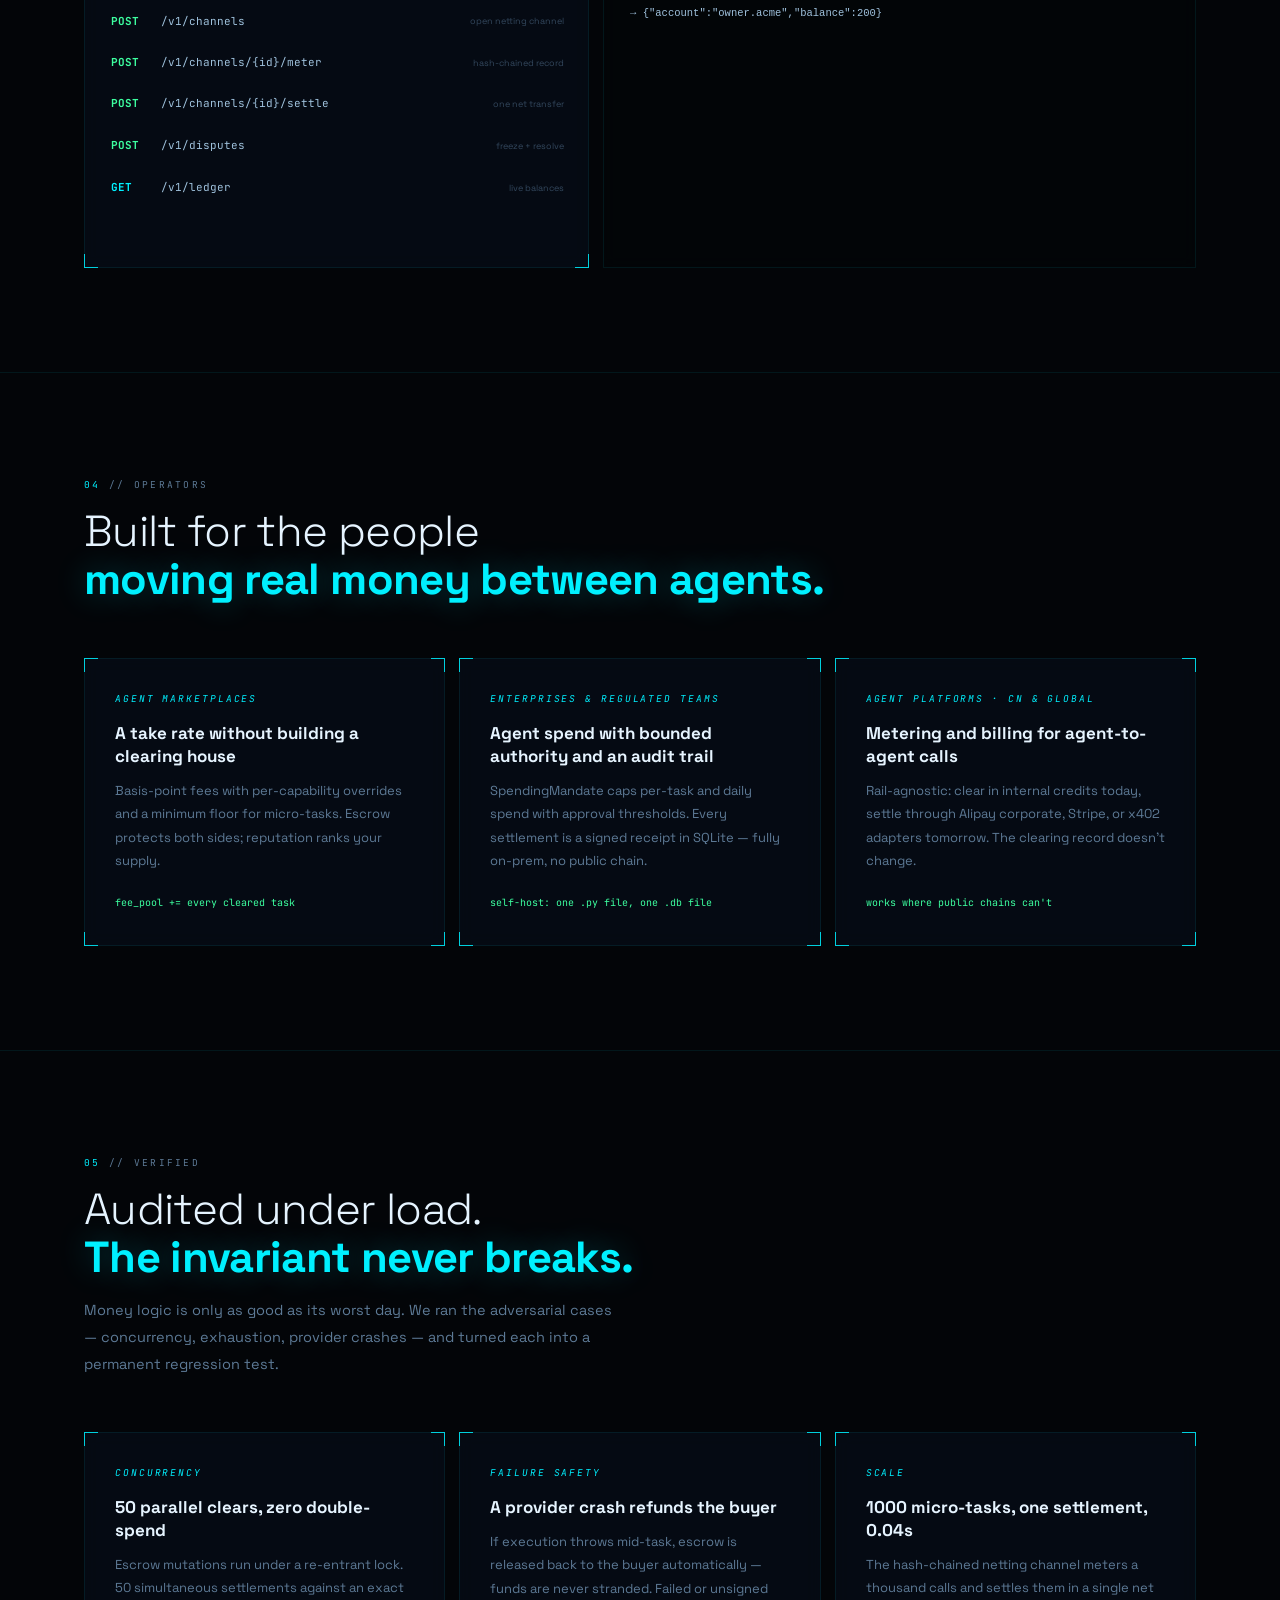
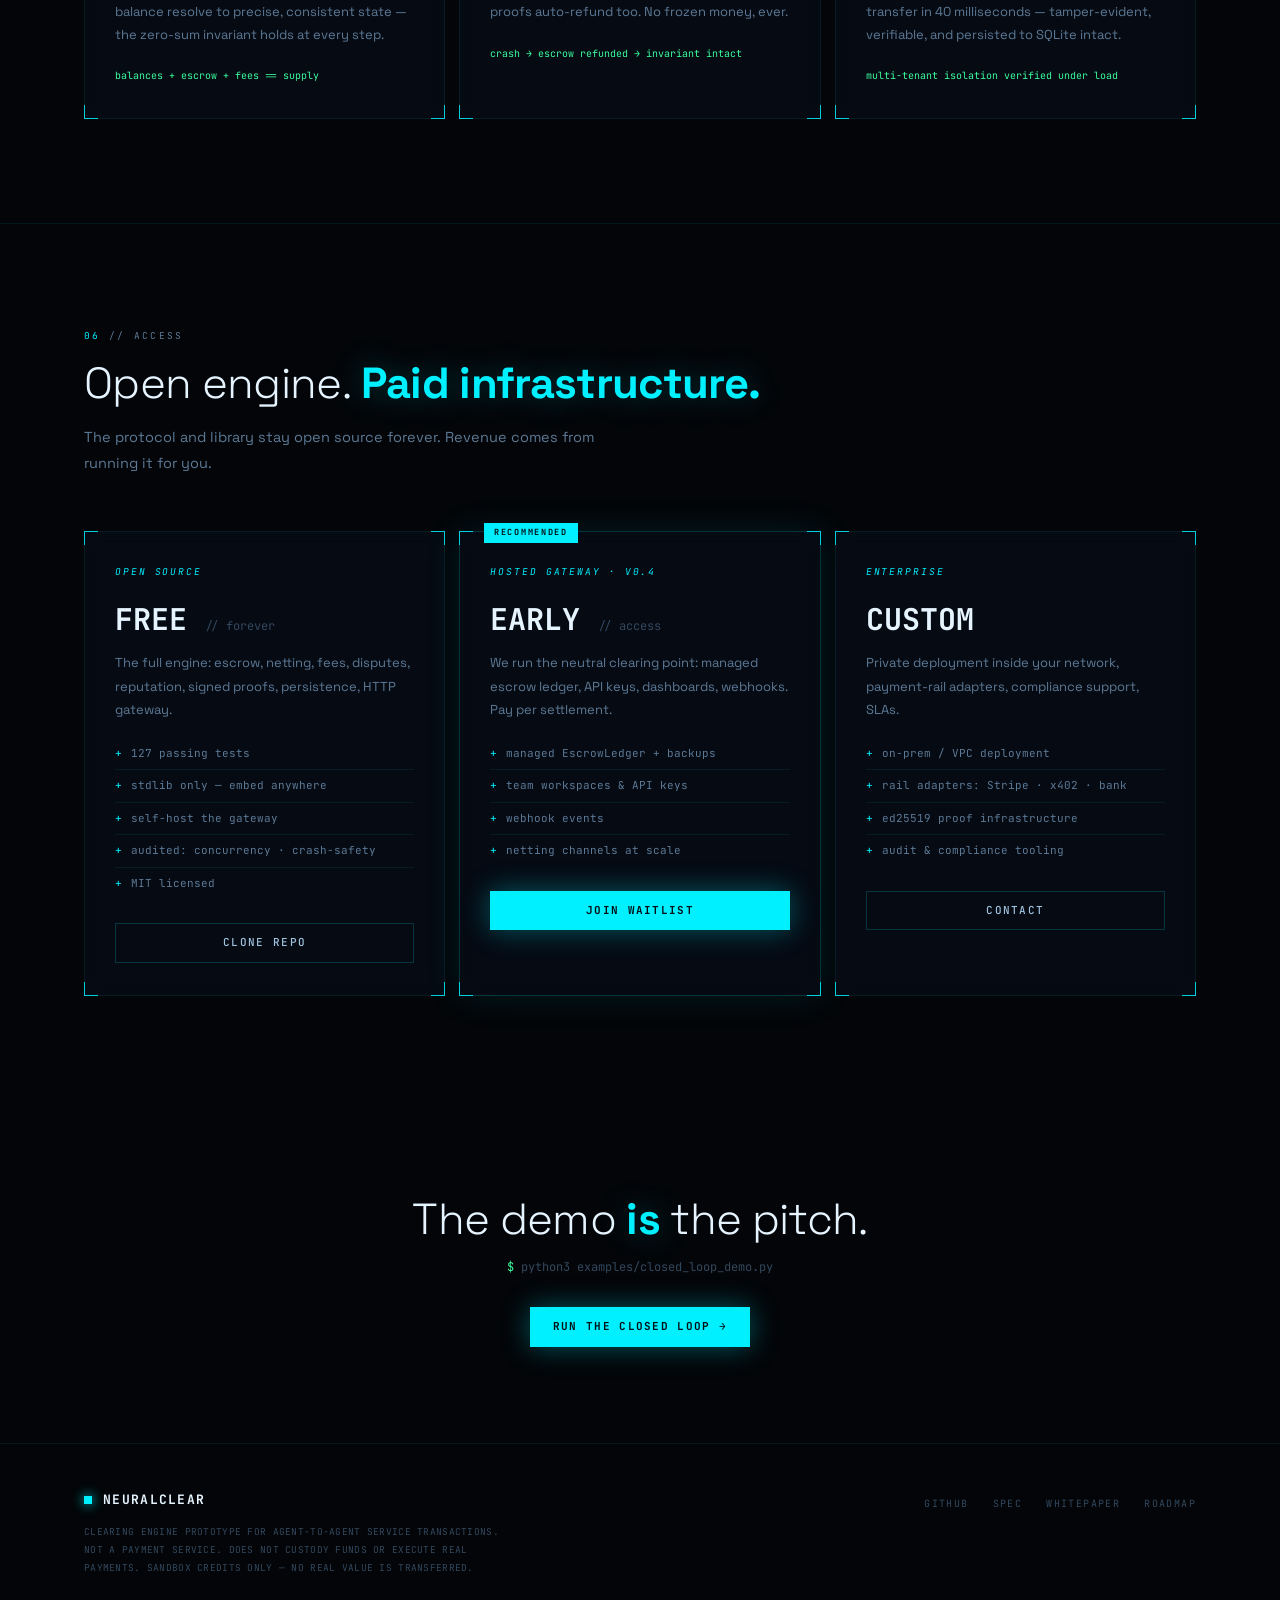
==== commit 1c1ed999: "Add clearing/netting/proofs modules, integrations, demos, and test suite; expand README and landing " ====
--- a/index.html
+++ b/index.html
@@ -1,53 +1,520 @@
-<!doctype html>
+<!DOCTYPE html>
 <html lang="en">
 <head>
-<meta charset="utf-8" />
-<meta name="viewport" content="width=device-width, initial-scale=1" />
-<title>NeuralClear — Open Transaction Protocol for AI Agents</title>
-<meta name="description" content="NeuralClear gives AI agents a shared way to publish services, request quotes, submit tasks, and return receipts." />
-<meta name="theme-color" content="#050816" />
-<link rel="icon" href="/favicon.ico" sizes="any" />
-<link rel="icon" type="image/png" sizes="32x32" href="/favicon-32x32.png" />
-<link rel="icon" type="image/png" sizes="16x16" href="/favicon-16x16.png" />
-<link rel="apple-touch-icon" sizes="180x180" href="/apple-touch-icon.png" />
-<link rel="manifest" href="/site.webmanifest" />
+<meta charset="UTF-8"/>
+<meta name="viewport" content="width=device-width, initial-scale=1"/>
+<title>NeuralClear — Clearing Engine for Agent Services</title>
+<meta name="description" content="Chain-free clearing for agent-to-agent services: escrow, hash-chained metering, net settlement, signed receipts. Zero dependencies."/>
+<link rel="canonical" href="https://www.neuralclear.org/"/>
+<meta property="og:type" content="website"/>
+<meta property="og:url" content="https://www.neuralclear.org/"/>
+<meta property="og:title" content="NeuralClear — Clearing Engine for Agent Services"/>
+<meta property="og:description" content="Chain-free clearing for agent-to-agent services: escrow, hash-chained metering, net settlement, signed receipts. Zero dependencies."/>
+<meta property="og:image" content="https://www.neuralclear.org/og.png"/>
+<meta name="twitter:card" content="summary_large_image"/>
+<meta name="twitter:title" content="NeuralClear — Clearing Engine for Agent Services"/>
+<meta name="twitter:description" content="Chain-free clearing for agent-to-agent services. Escrow, net settlement, signed receipts. Zero dependencies."/>
+<meta name="twitter:image" content="https://www.neuralclear.org/og.png"/>
+<link rel="icon" href="data:image/svg+xml,<svg xmlns=%22http://www.w3.org/2000/svg%22 viewBox=%220 0 16 16%22><rect width=%2216%22 height=%2216%22 fill=%22%23030508%22/><path d=%22M1 8h3l2-5 2 10 2-5 2 0%22 stroke=%22%2300f0ff%22 stroke-width=%221.5%22 fill=%22none%22 stroke-linecap=%22round%22 stroke-linejoin=%22round%22/></svg>"/>
+
+<link rel="preconnect" href="https://fonts.googleapis.com"/>
+<link rel="preconnect" href="https://fonts.gstatic.com" crossorigin/>
+<link href="https://fonts.googleapis.com/css2?family=Space+Grotesk:wght@300;400;500;700&family=JetBrains+Mono:wght@400;500;700&display=swap" rel="stylesheet"/>
 <style>
-:root{color-scheme:dark;--bg:#050816;--panel:rgba(12,18,42,.72);--line:rgba(157,186,255,.18);--text:#eef4ff;--muted:#9aa8c6;--soft:#cbd6f6;--blue:#4cc9ff;--purple:#9d6cff;--cyan:#54f3ff;--green:#72f5b2}*{box-sizing:border-box}html{scroll-behavior:smooth}body{margin:0;background:radial-gradient(circle at top,#182252,#050816 45%,#02030a);color:var(--text);font-family:Inter,ui-sans-serif,system-ui,-apple-system,BlinkMacSystemFont,"Segoe UI",sans-serif;overflow-x:hidden}a{color:inherit;text-decoration:none}button,select{font:inherit}.bg{position:fixed;inset:0;z-index:-2;background-image:linear-gradient(rgba(255,255,255,.035) 1px,transparent 1px),linear-gradient(90deg,rgba(255,255,255,.035) 1px,transparent 1px);background-size:64px 64px;mask-image:radial-gradient(circle at top,#000,transparent 75%)}.orb{position:fixed;width:420px;height:420px;border-radius:999px;filter:blur(75px);opacity:.35;z-index:-3}.o1{background:#2f7dff;left:-120px;top:80px}.o2{background:#9d6cff;right:-160px;top:190px}.o3{background:#54f3ff;left:44%;bottom:-180px}.nav{position:sticky;top:16px;z-index:20;width:min(1180px,calc(100% - 36px));margin:16px auto 0;padding:12px 14px;display:flex;align-items:center;justify-content:space-between;gap:18px;border:1px solid var(--line);border-radius:999px;background:rgba(5,8,22,.72);backdrop-filter:blur(22px)}.brand{display:flex;align-items:center;gap:10px;font-weight:900}.mark{display:grid;place-items:center;width:34px;height:34px;border-radius:12px;background:linear-gradient(135deg,rgba(76,201,255,.28),rgba(157,108,255,.24));border:1px solid var(--line);font-size:12px}.navlinks{display:flex;gap:18px;color:var(--muted);font-size:14px}.navlinks a:hover{color:var(--text)}.actions{display:flex;align-items:center;gap:10px}.lang{height:38px;max-width:132px;color:var(--text);background:rgba(255,255,255,.06);border:1px solid var(--line);border-radius:999px;padding:0 12px}.btn{display:inline-flex;align-items:center;justify-content:center;border-radius:999px;border:1px solid rgba(157,186,255,.22);padding:12px 18px;font-weight:800;transition:.2s}.btn:hover{transform:translateY(-1px);border-color:rgba(84,243,255,.45)}.primary{background:linear-gradient(135deg,var(--blue),var(--purple));color:white;box-shadow:0 18px 50px rgba(76,201,255,.18)}.secondary{background:rgba(255,255,255,.07)}.small{padding:10px 14px;font-size:14px}.wrap{width:min(1180px,calc(100% - 36px));margin:0 auto}.section{padding:96px 0}.hero{display:grid;grid-template-columns:1.02fr .98fr;gap:56px;align-items:center;min-height:760px;padding-top:92px}.eyebrow,.label{display:inline-flex;align-items:center;gap:9px;color:var(--cyan);font-size:13px;font-weight:900;text-transform:uppercase;letter-spacing:.11em}.dot{width:9px;height:9px;border-radius:50%;background:var(--green);box-shadow:0 0 22px var(--green)}h1,h2,h3,p{margin:0}h1{margin-top:18px;font-size:clamp(46px,7vw,88px);line-height:.94;letter-spacing:-.07em}h2{margin-top:14px;font-size:clamp(32px,4vw,54px);line-height:1;letter-spacing:-.045em}h3{font-size:20px;letter-spacing:-.02em}.lead,.sectionhead p{margin-top:24px;color:var(--soft);font-size:19px;line-height:1.75}.ctas{display:flex;gap:14px;flex-wrap:wrap;margin-top:34px}.metrics{display:grid;grid-template-columns:repeat(3,1fr);gap:14px;margin-top:36px}.metrics div,.card,.console,.code,.step,.loop,.visual{border:1px solid var(--line);background:linear-gradient(180deg,rgba(255,255,255,.075),rgba(255,255,255,.035));border-radius:28px;box-shadow:0 18px 60px rgba(0,0,0,.22)}.metrics div,.card{padding:24px}.metrics strong{display:block;font-size:24px}.metrics span,.card p,.step p,.loop p{display:block;margin-top:8px;color:var(--muted);line-height:1.65}.visual{position:relative;min-height:560px;overflow:hidden}.ring{position:absolute;border:1px solid rgba(84,243,255,.26);border-radius:50%;inset:74px}.r2{inset:116px;border-color:rgba(157,108,255,.32)}.core{position:absolute;left:50%;top:50%;transform:translate(-50%,-50%);display:grid;place-items:center;width:170px;height:170px;border-radius:42px;background:radial-gradient(circle at top,rgba(84,243,255,.22),rgba(157,108,255,.16));border:1px solid rgba(255,255,255,.16);text-align:center}.core b{font-size:46px}.core span{max-width:125px;color:var(--soft);font-size:12px}.node,.float{position:absolute;padding:14px 16px;border:1px solid var(--line);border-radius:18px;background:rgba(5,8,22,.76);backdrop-filter:blur(18px)}.node small,.float small{display:block;color:var(--muted);font-size:12px}.n1{left:32px;top:70px}.n2{right:32px;top:125px}.n3{left:56px;bottom:86px}.n4{right:54px;bottom:66px}.f1{left:0;bottom:34px}.f2{right:0;top:38px}.strip{margin-top:-20px;padding:18px 22px;display:flex;gap:18px;align-items:center;justify-content:center;flex-wrap:wrap;border:1px solid var(--line);border-radius:999px;background:rgba(255,255,255,.045);color:var(--muted)}.strip b{color:var(--text)}.sectionhead{text-align:center;max-width:850px;margin:0 auto 44px}.grid4{display:grid;grid-template-columns:repeat(4,1fr);gap:18px}.grid3{display:grid;grid-template-columns:repeat(3,1fr);gap:18px}.card .num{display:inline-grid;place-items:center;width:42px;height:42px;border-radius:14px;background:rgba(76,201,255,.12);color:var(--cyan);font-weight:900;margin-bottom:18px}.twocol{display:grid;grid-template-columns:.9fr 1.1fr;gap:22px}.flow{display:grid;gap:14px}.lane{padding:22px;border:1px solid var(--line);border-radius:22px;background:rgba(255,255,255,.045)}.lane b{display:block;font-size:22px}.lane span{display:block;margin-top:8px;color:var(--muted)}.console,.code{padding:22px}.consolehead,.codehead,.meta{display:flex;align-items:center;justify-content:space-between;gap:18px;margin-bottom:16px}.tabs{display:flex;gap:8px;flex-wrap:wrap;margin-bottom:16px}.tab,.copy{border:1px solid var(--line);color:var(--soft);background:rgba(255,255,255,.05);border-radius:999px;padding:9px 13px;cursor:pointer}.tab.active,.step.active{border-color:rgba(84,243,255,.45);background:linear-gradient(135deg,rgba(76,201,255,.18),rgba(157,108,255,.18));color:white}.msg{border:1px solid var(--line);border-radius:22px;padding:18px;background:rgba(2,3,10,.42)}.meta{font-size:13px;color:var(--soft)}.meta b{color:var(--cyan)}pre{margin:0;white-space:pre-wrap;overflow:auto;background:#050816;border:1px solid rgba(255,255,255,.08);border-radius:18px;padding:18px;color:#dce8ff;line-height:1.55}code{font-family:SFMono-Regular,Consolas,"Liberation Mono",monospace}.msg p{margin-top:14px;color:var(--muted);line-height:1.65}.steps{display:grid;gap:12px}.step{padding:18px;cursor:pointer}.step span,.primitive b{color:var(--cyan);font-weight:900}.builder a{display:inline-flex;margin-top:18px;color:var(--cyan);font-weight:800}.loop{padding:34px;display:flex;align-items:center;justify-content:space-between;gap:24px;background:linear-gradient(135deg,rgba(76,201,255,.13),rgba(157,108,255,.13))}.footer{padding:38px 0 52px;display:flex;align-items:center;justify-content:space-between;gap:20px;border-top:1px solid var(--line);color:var(--muted)}.footer p{max-width:620px;line-height:1.6}.footerlinks{display:flex;gap:14px}[data-reveal]{opacity:0;transform:translateY(18px);transition:opacity .7s,transform .7s}[data-reveal].on{opacity:1;transform:none}@media(max-width:980px){.navlinks{display:none}.hero,.twocol{grid-template-columns:1fr}.grid4,.grid3{grid-template-columns:repeat(2,1fr)}.loop,.footer{flex-direction:column;align-items:flex-start}.metrics{grid-template-columns:1fr}}@media(max-width:640px){.wrap,.nav{width:calc(100% - 24px)}.section{padding:70px 0}.nav{border-radius:26px}.hide-sm{display:none}.lang{max-width:96px}.grid4,.grid3{grid-template-columns:1fr}.visual{min-height:430px}.f1,.f2{display:none}.strip{border-radius:26px}.hero{padding-top:60px}.meta,.consolehead{align-items:flex-start;flex-direction:column}}
+*,*::before,*::after{box-sizing:border-box;margin:0;padding:0}
+:root{
+  --bg:#030508;--bg2:#060a12;--panel:#080d18;
+  --line:rgba(0,240,255,.08);--line2:rgba(0,240,255,.18);
+  --txt:#e6f4ff;--soft:#9fc2dd;--mut:#5d7a96;--dim:#33485e;
+  --cy:#00f0ff;--vi:#7b5cff;--gn:#3dffa0;--am:#ffc24d;--rd:#ff5d7a;
+  --mono:'JetBrains Mono',monospace;--disp:'Space Grotesk',sans-serif;
+}
+html{scroll-behavior:smooth}
+body{font-family:var(--disp);background:var(--bg);color:var(--txt);font-size:15px;line-height:1.6;overflow-x:hidden;-webkit-font-smoothing:antialiased}
+::selection{background:rgba(0,240,255,.3)}
+/* grid + scanline overlays */
+body::before{content:'';position:fixed;inset:0;z-index:0;pointer-events:none;
+  background-image:linear-gradient(rgba(0,240,255,.025) 1px,transparent 1px),linear-gradient(90deg,rgba(0,240,255,.025) 1px,transparent 1px);
+  background-size:56px 56px;mask-image:radial-gradient(ellipse 90% 70% at 50% 0%,#000 30%,transparent 90%)}
+.scan{position:fixed;left:0;right:0;height:120px;z-index:1;pointer-events:none;opacity:.5;
+  background:linear-gradient(to bottom,transparent,rgba(0,240,255,.035),transparent);animation:scan 9s linear infinite}
+@keyframes scan{0%{top:-140px}100%{top:110vh}}
+#net{position:fixed;inset:0;z-index:0;pointer-events:none}
+section,nav,footer{position:relative;z-index:2}
+.wrap{max-width:1180px;margin:0 auto;padding:0 34px}
+a{color:inherit}
+/* type utils */
+.mk{font-family:var(--mono);font-size:9.5px;letter-spacing:.24em;text-transform:uppercase;color:var(--mut)}
+.mk i{color:var(--cy);font-style:normal}
+/* NAV */
+nav{position:fixed;top:0;left:0;right:0;z-index:80;height:58px;display:flex;align-items:center;justify-content:space-between;padding:0 34px;background:rgba(3,5,8,.84);backdrop-filter:blur(18px);border-bottom:1px solid var(--line)}
+.logo{display:flex;align-items:center;gap:11px;text-decoration:none}
+.logo-led{width:8px;height:8px;background:var(--cy);box-shadow:0 0 12px var(--cy);animation:led 2.2s infinite}
+@keyframes led{50%{opacity:.25;box-shadow:none}}
+.logo b{font-family:var(--mono);font-weight:700;font-size:13px;letter-spacing:.1em}
+.logo span{font-family:var(--mono);font-size:9px;color:var(--dim);letter-spacing:.15em}
+.nl{display:flex;gap:0;list-style:none}
+.nl a{font-family:var(--mono);font-size:10.5px;letter-spacing:.14em;text-transform:uppercase;color:var(--mut);text-decoration:none;padding:8px 14px;transition:.15s}
+.nl a:hover{color:var(--cy);text-shadow:0 0 12px rgba(0,240,255,.6)}
+.btn{display:inline-flex;align-items:center;gap:9px;padding:10px 22px;font-family:var(--mono);font-size:11px;font-weight:500;letter-spacing:.12em;text-transform:uppercase;text-decoration:none;cursor:pointer;transition:.18s;border:1px solid var(--line2);color:var(--soft);background:transparent;position:relative}
+.btn:hover{border-color:var(--cy);color:var(--cy);box-shadow:0 0 24px rgba(0,240,255,.15),inset 0 0 24px rgba(0,240,255,.04)}
+.btn.pri{background:var(--cy);color:#001218;border-color:var(--cy);font-weight:700;box-shadow:0 0 28px rgba(0,240,255,.35)}
+.btn.pri:hover{box-shadow:0 0 44px rgba(0,240,255,.55);transform:translateY(-1px);color:#001218}
+/* HUD corner brackets */
+.hud{position:relative;border:1px solid var(--line);background:rgba(8,13,24,.72);backdrop-filter:blur(8px)}
+.hud::before,.hud::after,.hud .c3,.hud .c4{content:'';position:absolute;width:14px;height:14px;border-color:var(--cy);border-style:solid;opacity:.85}
+.hud::before{top:-1px;left:-1px;border-width:1.5px 0 0 1.5px}
+.hud::after{top:-1px;right:-1px;border-width:1.5px 1.5px 0 0}
+.hud .c3{bottom:-1px;left:-1px;border-width:0 0 1.5px 1.5px}
+.hud .c4{bottom:-1px;right:-1px;border-width:0 1.5px 1.5px 0}
+/* HERO */
+#hero{min-height:100vh;display:flex;flex-direction:column;justify-content:center;padding:130px 0 40px}
+.hgrid{display:grid;grid-template-columns:1.08fr .92fr;gap:56px;align-items:center}
+.pre{font-family:var(--mono);font-size:10px;letter-spacing:.26em;color:var(--cy);text-transform:uppercase;display:flex;align-items:center;gap:12px;margin-bottom:30px}
+.pre::before{content:'▸';animation:led 1.6s infinite}
+h1{font-weight:300;font-size:clamp(40px,5.2vw,68px);line-height:1.03;letter-spacing:-.02em;margin-bottom:24px}
+h1 b{font-weight:700;display:block;background:linear-gradient(100deg,var(--cy) 10%,var(--vi) 90%);-webkit-background-clip:text;background-clip:text;color:transparent;filter:drop-shadow(0 0 28px rgba(0,240,255,.25))}
+.sub{font-size:15.5px;color:var(--mut);line-height:1.85;max-width:470px;margin-bottom:36px}
+.sub b{color:var(--soft);font-weight:500}
+.ctas{display:flex;gap:14px;flex-wrap:wrap}
+.cmd{font-family:var(--mono);font-size:10.5px;color:var(--dim);margin-top:18px;display:block}
+.cmd i{color:var(--gn);font-style:normal}
+/* terminal */
+.term{font-family:var(--mono);font-size:11px;line-height:1.8;overflow:hidden}
+.tb{display:flex;align-items:center;justify-content:space-between;padding:11px 16px;border-bottom:1px solid var(--line)}
+.tb .l{display:flex;gap:7px;align-items:center}
+.tb .l span{width:9px;height:9px;border:1px solid var(--line2)}
+.tb .r{font-size:9px;color:var(--dim);letter-spacing:.18em}
+.tbody{padding:18px 20px;min-height:300px;color:var(--soft)}
+.tk{color:var(--dim)}.tc{color:var(--cy)}.tg{color:var(--gn)}.ta{color:var(--am)}
+.cur{display:inline-block;width:7px;height:13px;background:var(--cy);animation:led 1s step-end infinite;vertical-align:-2px}
+/* ticker */
+.ticker{border-top:1px solid var(--line);border-bottom:1px solid var(--line);overflow:hidden;background:rgba(6,10,18,.7);padding:11px 0;white-space:nowrap}
+.tape{display:inline-block;animation:tape 38s linear infinite;font-family:var(--mono);font-size:10.5px;color:var(--mut)}
+.tape b{color:var(--gn);font-weight:500}.tape i{color:var(--cy);font-style:normal}.tape s{color:var(--dim);text-decoration:none;margin:0 26px}
+@keyframes tape{0%{transform:translateX(0)}100%{transform:translateX(-50%)}}
+/* metrics */
+.metrics{display:grid;grid-template-columns:repeat(4,1fr);gap:14px;padding:54px 0;border-bottom:1px solid var(--line)}
+.mt{padding:24px 24px 20px}
+.mt b{font-family:var(--mono);font-weight:700;font-size:32px;display:block;line-height:1;margin-bottom:8px}
+.mt b i{color:var(--cy);font-style:normal;font-size:19px}
+.mt span{font-family:var(--mono);font-size:9px;letter-spacing:.18em;text-transform:uppercase;color:var(--dim)}
+/* sections */
+.sec{padding:104px 0;border-bottom:1px solid var(--line)}
+.sh{margin-bottom:54px}
+.sh .mk{margin-bottom:16px;display:block}
+h2{font-weight:300;font-size:clamp(28px,3.4vw,46px);line-height:1.1;letter-spacing:-.015em}
+h2 b{font-weight:700;color:var(--cy);text-shadow:0 0 32px rgba(0,240,255,.3)}
+.ss{font-size:14.5px;color:var(--mut);line-height:1.85;max-width:540px;margin-top:16px}
+.rv{opacity:0;transform:translateY(26px);transition:opacity .7s,transform .7s}
+.rv.on{opacity:1;transform:none}
+/* pipeline */
+.pipe{display:grid;grid-template-columns:repeat(6,1fr);gap:12px;margin-bottom:24px}
+.ps{padding:22px 16px;cursor:pointer;transition:.2s}
+.ps i{font-family:var(--mono);font-size:9px;color:var(--dim);letter-spacing:.16em;display:block;margin-bottom:12px}
+.ps b{font-family:var(--mono);font-size:13px;font-weight:700;letter-spacing:.06em;display:block;margin-bottom:5px}
+.ps span{font-family:var(--mono);font-size:9px;color:var(--dim)}
+.ps.act{border-color:var(--cy);box-shadow:0 0 26px rgba(0,240,255,.12),inset 0 0 26px rgba(0,240,255,.03)}
+.ps.act i,.ps.act b{color:var(--cy)}
+.ppanel{display:grid;grid-template-columns:.9fr 1.1fr;gap:14px}
+.pinfo{padding:30px 32px}
+.pinfo h3{font-size:19px;font-weight:700;margin-bottom:10px}
+.pinfo p{font-size:13px;color:var(--mut);line-height:1.85}
+.pjson{padding:24px 26px;font-family:var(--mono);font-size:10.5px;line-height:1.75;color:var(--soft);overflow-x:auto;background:rgba(3,5,8,.8)}
+.pjson pre{white-space:pre}
+/* netting */
+.ngrid{display:grid;grid-template-columns:1fr 1fr;gap:60px;align-items:center}
+.huge{font-family:var(--mono);font-weight:700;font-size:clamp(86px,12vw,160px);line-height:.92;letter-spacing:-.04em;background:linear-gradient(120deg,var(--cy),var(--vi));-webkit-background-clip:text;background-clip:text;color:transparent;filter:drop-shadow(0 0 36px rgba(0,240,255,.2))}
+.np{list-style:none;margin-top:24px}
+.np li{display:flex;gap:14px;padding:13px 0;border-bottom:1px solid var(--line);font-size:13.5px;color:var(--mut);line-height:1.75}
+.np li b{color:var(--soft);font-weight:500}
+.np li::before{content:'>';font-family:var(--mono);color:var(--cy);flex-shrink:0}
+/* api */
+.api{display:grid;grid-template-columns:.92fr 1.08fr;gap:14px}
+.eps{padding:8px}
+.ep{display:flex;gap:12px;align-items:baseline;padding:12px 16px;cursor:pointer;transition:.15s;font-family:var(--mono);font-size:11px;border-left:2px solid transparent}
+.ep:hover{background:rgba(0,240,255,.04)}
+.ep.act{border-left-color:var(--cy);background:rgba(0,240,255,.05)}
+.ep .m{font-weight:700;width:38px;flex-shrink:0}
+.ep .m.post{color:var(--gn)}.ep .m.get{color:var(--cy)}
+.ep .p{color:var(--soft)}
+.ep small{margin-left:auto;font-size:9px;color:var(--dim);font-family:var(--disp)}
+.eout{padding:22px 26px;font-family:var(--mono);font-size:10.5px;line-height:1.75;color:var(--soft);overflow-x:auto;min-height:360px;background:rgba(3,5,8,.8)}
+/* audience + pricing */
+.tri{display:grid;grid-template-columns:repeat(3,1fr);gap:14px}
+.card{padding:32px 30px;transition:.2s}
+.card:hover{box-shadow:0 0 30px rgba(0,240,255,.08)}
+.card i{font-family:var(--mono);font-size:9.5px;letter-spacing:.2em;text-transform:uppercase;color:var(--cy);display:block;margin-bottom:16px}
+.card h3{font-size:17px;font-weight:700;margin-bottom:11px;line-height:1.35}
+.card p{font-size:13px;color:var(--mut);line-height:1.8;margin-bottom:16px}
+.card .tag{font-family:var(--mono);font-size:10px;color:var(--gn)}
+.card .amt{font-family:var(--mono);font-weight:700;font-size:30px;margin-bottom:8px}
+.card .amt small{font-size:12px;color:var(--dim);font-weight:400}
+.card ul{list-style:none;margin-bottom:24px}
+.card li{font-family:var(--mono);font-size:11px;color:var(--mut);padding:7px 0;border-bottom:1px solid var(--line);display:flex;gap:9px}
+.card li::before{content:'+';color:var(--cy)}
+.card li:last-child{border:none}
+.card.hot{border-color:var(--line2);box-shadow:0 0 34px rgba(0,240,255,.1)}
+.hotmk{position:absolute;top:-9px;left:24px;font-family:var(--mono);font-size:8.5px;letter-spacing:.2em;background:var(--cy);color:#001218;padding:3px 10px;font-weight:700}
+/* cta band + footer */
+.band{padding:96px 0;text-align:center}
+.band h2{margin-bottom:12px}
+.band .cmd{margin:14px 0 30px;font-size:12px}
+footer{border-top:1px solid var(--line);padding:46px 0}
+.fg{display:flex;justify-content:space-between;flex-wrap:wrap;gap:24px;align-items:flex-start}
+.fn{font-family:var(--mono);font-size:9.5px;color:var(--dim);max-width:430px;line-height:1.9;letter-spacing:.03em}
+.fl{display:flex;gap:24px;list-style:none}
+.fl a{font-family:var(--mono);font-size:10px;letter-spacing:.14em;text-transform:uppercase;color:var(--dim);text-decoration:none}
+.fl a:hover{color:var(--cy)}
+@media(prefers-reduced-motion:reduce){
+  *,*::before,*::after{animation:none!important;transition:none!important}
+  .scan{display:none}
+}
+@media(max-width:920px){
+  .wrap{padding:0 18px}nav{padding:0 18px}.nl{display:none}
+  .hgrid,.ngrid,.api,.ppanel{grid-template-columns:1fr}
+  .metrics{grid-template-columns:1fr 1fr}
+  .pipe{grid-template-columns:repeat(3,1fr)}
+  .tri{grid-template-columns:1fr}
+}
 </style>
 </head>
 <body>
-<div class="bg"></div><div class="orb o1"></div><div class="orb o2"></div><div class="orb o3"></div>
-<header class="nav">
-<a class="brand" href="#top"><span class="mark">NC</span><span>NeuralClear</span></a>
-<nav class="navlinks"><a href="#why" data-i="nav.why">Why NeuralClear</a><a href="#demo" data-i="nav.demo">Transaction demo</a><a href="#quickstart" data-i="nav.quickstart">Quickstart</a><a href="#adopters" data-i="nav.adopters">Who uses it</a><a href="#standard" data-i="nav.standard">Core objects</a></nav>
-<div class="actions"><select class="lang" id="lang" aria-label="Language"><option value="en">English</option><option value="zh">中文</option><option value="ja">日本語</option><option value="ko">한국어</option><option value="de">Deutsch</option><option value="fr">Français</option><option value="es">Español</option><option value="it">Italiano</option><option value="nl">Nederlands</option><option value="sv">Svenska</option><option value="da">Dansk</option><option value="no">Norsk</option></select><a class="btn small" href="#quickstart" data-i="nav.cta">Adopt the protocol</a></div>
-</header>
-<main id="top">
-<section class="wrap hero section">
-<div data-reveal><div class="eyebrow"><span class="dot"></span><span data-i="hero.eyebrow">Open transaction layer for agent ecosystems</span></div><h1 data-i="hero.title">Make your AI agent transaction-ready.</h1><p class="lead" data-i="hero.subtitle">NeuralClear gives agents a shared language for service discovery, quotes, task execution, and receipts — so any agent can become a reusable service inside marketplaces, products, and enterprise agent networks.</p><div class="ctas"><a class="btn primary" href="#quickstart" data-i="hero.primary">Implement in 5 minutes</a><a class="btn secondary" href="#demo" data-i="hero.secondary">Watch protocol flow</a></div><div class="metrics"><div><strong>.well-known</strong><span data-i="hero.metric1">agent manifest</span></div><div><strong>4</strong><span data-i="hero.metric2">core messages</span></div><div><strong>0</strong><span data-i="hero.metric3">funds held by NeuralClear</span></div></div></div>
-<div class="visual" data-reveal><div class="ring"></div><div class="ring r2"></div><div class="core"><b>NC</b><span data-i="hero.core">Agent Transaction Protocol</span></div><div class="node n1"><b>Agent A</b><small>needs work</small></div><div class="node n2"><b>Agent B</b><small>offers service</small></div><div class="node n3"><b>App</b><small>uses records</small></div><div class="node n4"><b>Rail</b><small>handles payment</small></div><div class="float f1"><small data-i="hero.panel1Label">Protocol message</small><b>QuoteRequest</b><small data-i="hero.panel1Small">price before execution</small></div><div class="float f2"><small data-i="hero.panel2Label">Agent output</small><b>SignedReceipt</b><small data-i="hero.panel2Small">record for apps and rails</small></div></div>
-</section>
-<div class="wrap strip" data-reveal><span data-i="trust.label">Designed to compose with</span><b>A2A-style agents</b><b>MCP tools</b><b>HTTP APIs</b><b>payment rails</b><b>marketplaces</b></div>
-<section class="wrap section" id="why"><div class="sectionhead" data-reveal><span class="label" data-i="why.label">Why use NeuralClear</span><h2 data-i="why.title">A common transaction layer for agent-to-agent services.</h2><p data-i="why.subtitle">AI agents can chat, call tools, and run workflows. But when one agent needs to buy, sell, meter, or record a service from another agent, every product still invents its own flow.</p></div><div class="grid4"><article class="card" data-reveal><span class="num">01</span><h3 data-i="why.card1Title">Discoverable agent services</h3><p data-i="why.card1Text">Each provider agent publishes what it can do, where to call it, what inputs it accepts, and how the service is priced.</p></article><article class="card" data-reveal><span class="num">02</span><h3 data-i="why.card2Title">Price before work starts</h3><p data-i="why.card2Text">A buyer agent can request a quote before execution, so products can enforce budgets, approvals, and user expectations.</p></article><article class="card" data-reveal><span class="num">03</span><h3 data-i="why.card3Title">Records after delivery</h3><p data-i="why.card3Text">After delivery, NeuralClear creates a standard receipt that apps, marketplaces, billing tools, and analytics can understand.</p></article><article class="card" data-reveal><span class="num">04</span><h3 data-i="why.card4Title">Works with your stack</h3><p data-i="why.card4Text">Use NeuralClear for the transaction flow while keeping your own credits, invoices, payment processor, wallet, or budget system.</p></article></div></section>
-<section class="wrap section" id="demo"><div class="sectionhead" data-reveal><span class="label" data-i="demo.label">Transaction demo</span><h2 data-i="demo.title">How one agent buys a service from another.</h2><p data-i="demo.subtitle">The example below shows the full flow: a buyer agent finds a provider, gets a price, submits work, and receives a receipt.</p></div><div class="twocol"><div class="flow" data-reveal><div class="lane"><b>Buyer Agent</b><span data-i="demo.buyer">Needs a market report</span></div><div class="lane"><b>NeuralClear</b><span data-i="demo.nc">Normalizes messages</span></div><div class="lane"><b>Provider Agent</b><span data-i="demo.provider">Offers research service</span></div></div><div class="console" data-reveal><div class="consolehead"><div><span class="label" data-i="demo.consoleLabel">Live flow</span><h3 data-i="demo.consoleTitle">Click through the transaction</h3></div><button class="btn small" type="button" id="next" data-i="demo.next">Next</button></div><div class="tabs"><button class="tab active" data-step="0">Manifest</button><button class="tab" data-step="1">Quote</button><button class="tab" data-step="2">Task</button><button class="tab" data-step="3">Receipt</button></div><div class="msg"><div class="meta"><span id="flowTitle">1. Provider publishes an agent manifest</span><b id="flowRoute">/.well-known/neuralclear/agent.json</b></div><pre><code id="flowCode"></code></pre><p id="flowExplain"></p></div></div></div></section>
-<section class="wrap section" id="quickstart"><div class="sectionhead" data-reveal><span class="label" data-i="quick.label">How to use NeuralClear</span><h2 data-i="quick.title">Add NeuralClear to your agent in four steps.</h2><p data-i="quick.subtitle">Start with one provider agent. Publish its service manifest, support quotes, accept tasks, and return receipts. Then connect more agents through the same flow.</p></div><div class="twocol"><div class="steps" data-reveal><article class="step active"><span>01</span><h3 data-i="quick.step1Title">Publish your agent manifest</h3><p data-i="quick.step1Text">Expose capabilities, endpoint, input schema, price model, and receipt support.</p></article><article class="step"><span>02</span><h3 data-i="quick.step2Title">Support quote requests</h3><p data-i="quick.step2Text">Let buyer agents know expected cost and rules before work starts.</p></article><article class="step"><span>03</span><h3 data-i="quick.step3Title">Accept tasks</h3><p data-i="quick.step3Text">Execute the requested work only after the request matches your rules.</p></article><article class="step"><span>04</span><h3 data-i="quick.step4Title">Return a receipt</h3><p data-i="quick.step4Text">Create a standard record that apps, marketplaces, billing tools, or analytics can use.</p></article></div><div class="code" data-reveal><div class="codehead"><span>agent.json</span><button class="copy" type="button" id="copy" data-i="quick.copy">Copy</button></div><pre><code id="codeblock">{
-  "neuralclear_version": "0.6",
-  "agent_id": "agent.research_pro",
-  "name": "Research Pro Agent",
-  "endpoint": "https://agent.example.com/neuralclear",
-  "capabilities": [{
-    "id": "market.research",
-    "title": "Market research report",
-    "pricing": { "model": "per_task", "amount": 12, "currency": "USD" }
-  }]
-}</code></pre></div></div></section>
-<section class="wrap section" id="adopters"><div class="sectionhead" data-reveal><span class="label" data-i="builders.label">Who should use NeuralClear</span><h2 data-i="builders.title">Use NeuralClear wherever agents provide paid or metered services.</h2><p data-i="builders.subtitle">It is useful for teams building agent services, marketplaces, multi-agent products, and billing systems that need a common transaction interface.</p></div><div class="grid4 builder"><article class="card" data-reveal><h3 data-i="builders.card1Title">Agent service providers</h3><p data-i="builders.card1Text">Make your agent easier to list, price, and call from other products.</p><a href="#quickstart" data-i="builders.cardAction">Add manifest →</a></article><article class="card" data-reveal><h3 data-i="builders.card2Title">AI marketplace builders</h3><p data-i="builders.card2Text">Use a shared transaction format instead of inventing a custom order model.</p><a href="#demo" data-i="builders.card2Action">See flow →</a></article><article class="card" data-reveal><h3 data-i="builders.card3Title">Multi-agent products</h3><p data-i="builders.card3Text">Let internal and external agents request work from each other with visible records.</p><a href="#standard" data-i="builders.card3Action">View primitives →</a></article><article class="card" data-reveal><h3 data-i="builders.card4Title">Payment and billing tools</h3><p data-i="builders.card4Text">Consume receipts and connect them to cards, credits, invoices, or machine-native payments.</p><a href="#standard" data-i="builders.card4Action">Connect rail →</a></article></div></section>
-<section class="wrap section" id="standard"><div class="sectionhead" data-reveal><span class="label" data-i="standard.label">Core objects</span><h2 data-i="standard.title">A small set of objects your agent can implement.</h2><p data-i="standard.subtitle">NeuralClear is intentionally small: a manifest, quote, task, result, receipt, and adapter event. That keeps integration understandable and testable.</p></div><div class="grid3"><div class="card primitive" data-reveal><b>AgentManifest</b><p data-i="standard.p1">Who the agent is, what it offers, and where to call it.</p></div><div class="card primitive" data-reveal><b>QuoteRequest</b><p data-i="standard.p2">What the buyer wants and what the provider expects.</p></div><div class="card primitive" data-reveal><b>TaskSubmission</b><p data-i="standard.p3">The accepted request that starts work.</p></div><div class="card primitive" data-reveal><b>TaskResult</b><p data-i="standard.p4">The output, usage, proof metadata, and status.</p></div><div class="card primitive" data-reveal><b>SignedReceipt</b><p data-i="standard.p5">A record that products and payment rails can trust.</p></div><div class="card primitive" data-reveal><b>AdapterEvent</b><p data-i="standard.p6">A bridge to cards, credits, invoices, stablecoins, or internal ledgers.</p></div></div></section>
-<section class="wrap section"><div class="loop" data-reveal><div><span class="label" data-i="loop.label">Start using it</span><h2 data-i="loop.title">Start with one compatible agent. Then connect more.</h2><p data-i="loop.text">Create one NeuralClear-compatible provider, run the sandbox, pass the tests, add the compatible badge, and list the agent so other products can call it.</p></div><div class="ctas"><a class="btn primary" href="#quickstart" data-i="loop.primary">Start implementation</a><a class="btn secondary" href="#standard" data-i="loop.secondary">View core objects</a></div></div></section>
-</main>
-<footer class="wrap footer"><div class="brand"><span class="mark">NC</span><span>NeuralClear</span></div><p data-i="footer.text">Open protocol layer for agent-to-agent service transactions. Prototype only. Not production ready. NeuralClear does not custody funds or execute payments.</p><div class="footerlinks"><a href="#quickstart" data-i="footer.link1">Adopt</a><a href="#demo" data-i="footer.link2">Demo</a><a href="#standard" data-i="footer.link3">Core objects</a></div></footer>
+<canvas id="net" aria-hidden="true"></canvas>
+<div class="scan"></div>
+
+<nav>
+  <a class="logo" href="#"><span class="logo-led"></span><b>NEURALCLEAR</b><span>// CLEARING ENGINE v0.4-DEV</span></a>
+  <ul class="nl">
+    <li><a href="#loop" data-i="n1">Pipeline</a></li><li><a href="#netting" data-i="n2">Netting</a></li>
+    <li><a href="#api" data-i="n3">Gateway</a></li><li><a href="#who" data-i="n4">Operators</a></li><li><a href="#stability" data-i="n5b">Verified</a></li><li><a href="#pricing" data-i="n5">Access</a></li>
+  </ul>
+  <div style="display:flex;gap:10px;align-items:center">
+    <select id="lang" aria-label="Language / 语言" onchange="setLang(this.value)" style="background:var(--panel);color:var(--soft);border:1px solid var(--line2);font-family:var(--mono);font-size:10px;padding:7px 9px;cursor:pointer;letter-spacing:.1em">
+      <option value="en">EN</option><option value="zh">中文</option></select>
+    <a class="btn" href="https://github.com/Zihuatanejo63/neuralclear" target="_blank" rel="noopener noreferrer">GitHub</a>
+    <a class="btn pri" href="#pricing" data-i="init">Initialize →</a>
+  </div>
+</nav>
+
+<!-- HERO -->
+<section id="hero"><div class="wrap">
+  <div class="hgrid">
+    <div>
+      <div class="pre" data-i="pre">SYSTEM ONLINE · CHAIN-FREE · STDLIB ONLY</div>
+      <h1><span data-i="h1a">Agents do the work.</span><br/><b id="decode">We clear the money.</b></h1>
+      <p class="sub" data-ih="sub">Escrow, hash-chained metering, net settlement, signed receipts and disputes for agent-to-agent transactions. <b>Zero blockchain. Zero dependencies.</b> Embed it as a library — or run it as the neutral clearing point of your agent network.</p>
+      <div class="ctas">
+        <a class="btn pri" href="https://github.com/Zihuatanejo63/neuralclear" target="_blank" rel="noopener noreferrer">pip install neuralclear</a>
+        <a class="btn" href="#api" data-i="b2">Hosted gateway</a>
+      </div>
+      <span class="cmd"><i>$</i> python3 examples/closed_loop_demo.py <span style="color:var(--dim)"><span data-i="cmdn">// the whole economy, one command</span></span></span>
+    </div>
+    <div class="hud term"><span class="c3"></span><span class="c4"></span>
+      <div class="tb"><div class="l"><span></span><span></span><span></span></div><div class="r">CLOSED_LOOP // LIVE OUTPUT</div></div>
+      <div class="tbody" id="term"></div>
+    </div>
+  </div>
+</div></section>
+
+<!-- TICKER -->
+<div class="ticker"><div class="tape" id="tape"></div></div>
+
+<!-- METRICS -->
+<section><div class="wrap"><div class="metrics">
+  <div class="mt hud rv"><span class="c3"></span><span class="c4"></span><b>127<i>/127</i></b><span data-i="m1">tests passing</span></div>
+  <div class="mt hud rv"><span class="c3"></span><span class="c4"></span><b>100<i>×</i></b><span data-i="m2">fewer settlements</span></div>
+  <div class="mt hud rv"><span class="c3"></span><span class="c4"></span><b>0</b><span data-i="m3">third-party deps</span></div>
+  <div class="mt hud rv"><span class="c3"></span><span class="c4"></span><b>1</b><span data-i="m4">file to self-host</span></div>
+</div></div></section>
+
+<!-- PIPELINE -->
+<section class="sec" id="loop"><div class="wrap">
+  <div class="sh rv"><span class="mk"><i>01</i> // CLEARING PIPELINE</span>
+    <h2 data-ih="s1h">One loop. Six stages.<br/><b>Every credit accounted for.</b></h2>
+    <p class="ss" data-i="s1s">Discovery to settled receipt, cross-process over real HTTP. Select a stage — the JSON below is from an actual run, not a mock.</p>
+  </div>
+  <div class="pipe rv" id="pipe"></div>
+  <div class="ppanel rv">
+    <div class="pinfo hud"><span class="c3"></span><span class="c4"></span><h3 id="lt"></h3><p id="ld"></p></div>
+    <div class="pjson hud"><span class="c3"></span><span class="c4"></span><pre id="lj"></pre></div>
+  </div>
+</div></section>
+
+<!-- NETTING -->
+<section class="sec" id="netting"><div class="wrap">
+  <div class="sh rv"><span class="mk"><i>02</i> // NET SETTLEMENT</span>
+    <h2 data-ih="s2h">The micro-payment problem,<br/><b>structurally solved.</b></h2></div>
+  <div class="ngrid">
+    <div class="rv"><div class="huge">100×</div>
+      <p class="mk" style="margin-top:14px" data-i="mk2">SETTLEMENT REDUCTION · MEASURED, NOT PROJECTED</p></div>
+    <div class="rv">
+      <p class="ss" style="max-width:none" data-ih="s2s">When a service costs less per call than the rail's settlement fee, per-request payment inverts the economics. No on-chain design fixes this — gas <em>is</em> the problem. A clearing channel does:</p>
+      <ul class="np">
+        <li data-ih="np1"><b>One deposit</b> held in escrow opens the channel.</li>
+        <li data-ih="np2"><b>Every micro-task</b> appends a tamper-evident record to a hash chain — forge one amount and the chain refuses to settle.</li>
+        <li data-ih="np3"><b>One net transfer</b> closes it: provider takes the metered total, buyer reclaims the rest, fee charged once.</li>
+        <li data-ih="np4"><b>Any rail underneath</b> — credits, Stripe, x402, bank transfer. Same receipt.</li>
+      </ul>
+    </div>
+  </div>
+</div></section>
+
+<!-- GATEWAY -->
+<section class="sec" id="api"><div class="wrap">
+  <div class="sh rv"><span class="mk"><i>03</i> // GATEWAY API</span>
+    <h2 data-ih="s3h">A library when you embed.<br/><b>A gateway when you host.</b></h2>
+    <p class="ss" data-i="s3s">The same engine behind two surfaces: <code style="font-family:var(--mono);color:var(--cy)">import neuralclear</code> in-process, or one neutral HTTP clearing point for your whole network.<span data-i="s3x"></span></p></div>
+  <div class="api rv">
+    <div class="eps hud"><span class="c3"></span><span class="c4"></span><div id="eplist"></div></div>
+    <div class="eout hud"><span class="c3"></span><span class="c4"></span><pre id="epcode"></pre></div>
+  </div>
+</div></section>
+
+<!-- OPERATORS -->
+<section class="sec" id="who"><div class="wrap">
+  <div class="sh rv"><span class="mk"><i>04</i> // OPERATORS</span>
+    <h2 data-ih="s4h">Built for the people<br/><b>moving real money between agents.</b></h2></div>
+  <div class="tri">
+    <div class="card hud rv"><span class="c3"></span><span class="c4"></span>
+      <i data-i="a1i">Agent marketplaces</i><h3 data-i="a1h">A take rate without building a clearing house</h3>
+      <p data-i="a1p">Basis-point fees with per-capability overrides and a minimum floor for micro-tasks. Escrow protects both sides; reputation ranks your supply.</p>
+      <span class="tag">fee_pool += every cleared task</span></div>
+    <div class="card hud rv"><span class="c3"></span><span class="c4"></span>
+      <i data-i="a2i">Enterprises & regulated teams</i><h3 data-i="a2h">Agent spend with bounded authority and an audit trail</h3>
+      <p data-i="a2p">SpendingMandate caps per-task and daily spend with approval thresholds. Every settlement is a signed receipt in SQLite — fully on-prem, no public chain.</p>
+      <span class="tag">self-host: one .py file, one .db file</span></div>
+    <div class="card hud rv"><span class="c3"></span><span class="c4"></span>
+      <i data-i="a3i">Agent platforms · CN & global</i><h3 data-i="a3h">Metering and billing for agent-to-agent calls</h3>
+      <p data-i="a3p">Rail-agnostic: clear in internal credits today, settle through Alipay corporate, Stripe, or x402 adapters tomorrow. The clearing record doesn't change.</p>
+      <span class="tag">works where public chains can't</span></div>
+  </div>
+</div></section>
+
+
+<!-- STABILITY -->
+<section class="sec" id="stability"><div class="wrap">
+  <div class="sh rv"><span class="mk"><i>05</i> // VERIFIED</span>
+    <h2 data-i="svh">Audited under load.<br/><b>The invariant never breaks.</b></h2>
+    <p class="ss" data-i="svs">Money logic is only as good as its worst day. We ran the adversarial cases — concurrency, exhaustion, provider crashes — and turned each into a permanent regression test.</p></div>
+  <div class="tri">
+    <div class="card hud rv"><span class="c3"></span><span class="c4"></span>
+      <i data-i="v1i">Concurrency</i><h3 data-i="v1h">50 parallel clears, zero double-spend</h3>
+      <p data-i="v1p">Escrow mutations run under a re-entrant lock. 50 simultaneous settlements against an exact balance resolve to precise, consistent state — the zero-sum invariant holds at every step.</p>
+      <span class="tag">balances + escrow + fees == supply</span></div>
+    <div class="card hud rv"><span class="c3"></span><span class="c4"></span>
+      <i data-i="v2i">Failure safety</i><h3 data-i="v2h">A provider crash refunds the buyer</h3>
+      <p data-i="v2p">If execution throws mid-task, escrow is released back to the buyer automatically — funds are never stranded. Failed or unsigned proofs auto-refund too. No frozen money, ever.</p>
+      <span class="tag">crash → escrow refunded → invariant intact</span></div>
+    <div class="card hud rv"><span class="c3"></span><span class="c4"></span>
+      <i data-i="v3i">Scale</i><h3 data-i="v3h">1000 micro-tasks, one settlement, 0.04s</h3>
+      <p data-i="v3p">The hash-chained netting channel meters a thousand calls and settles them in a single net transfer in 40 milliseconds — tamper-evident, verifiable, and persisted to SQLite intact.</p>
+      <span class="tag">multi-tenant isolation verified under load</span></div>
+  </div>
+</div></section>
+
+<!-- PRICING -->
+<section class="sec" id="pricing" style="border-bottom:none"><div class="wrap">
+  <div class="sh rv"><span class="mk"><i>06</i> // ACCESS</span>
+    <h2 data-ih="s5h">Open engine. <b>Paid infrastructure.</b></h2>
+    <p class="ss" data-i="s5s">The protocol and library stay open source forever. Revenue comes from running it for you.</p></div>
+  <div class="tri">
+    <div class="card hud rv"><span class="c3"></span><span class="c4"></span>
+      <i>Open source</i><div class="amt">FREE <small>// forever</small></div>
+      <p data-i="p1p">The full engine: escrow, netting, fees, disputes, reputation, signed proofs, persistence, HTTP gateway.</p>
+      <ul><li>127 passing tests</li><li>stdlib only — embed anywhere</li><li>self-host the gateway</li><li>audited: concurrency · crash-safety</li><li>MIT licensed</li></ul>
+      <a class="btn" href="https://github.com/Zihuatanejo63/neuralclear" target="_blank" rel="noopener noreferrer" style="width:100%;justify-content:center" data-i="p1b">Clone repo</a></div>
+    <div class="card hud hot rv"><span class="c3"></span><span class="c4"></span><span class="hotmk">RECOMMENDED</span>
+      <i>Hosted gateway · v0.4</i><div class="amt">EARLY <small>// access</small></div>
+      <p data-i="p2p">We run the neutral clearing point: managed escrow ledger, API keys, dashboards, webhooks. Pay per settlement.</p>
+      <ul><li>managed EscrowLedger + backups</li><li>team workspaces & API keys</li><li>webhook events</li><li>netting channels at scale</li></ul>
+      <a class="btn pri" href="https://github.com/Zihuatanejo63/neuralclear" target="_blank" rel="noopener noreferrer" style="width:100%;justify-content:center" data-i="p2b">Join waitlist</a></div>
+    <div class="card hud rv"><span class="c3"></span><span class="c4"></span>
+      <i>Enterprise</i><div class="amt">CUSTOM</div>
+      <p data-i="p3p">Private deployment inside your network, payment-rail adapters, compliance support, SLAs.</p>
+      <ul><li>on-prem / VPC deployment</li><li>rail adapters: Stripe · x402 · bank</li><li>ed25519 proof infrastructure</li><li>audit & compliance tooling</li></ul>
+      <a class="btn" href="https://github.com/Zihuatanejo63/neuralclear" target="_blank" rel="noopener noreferrer" style="width:100%;justify-content:center" data-i="p3b">Contact</a></div>
+  </div>
+</div></section>
+
+<!-- BAND -->
+<section class="band"><div class="wrap">
+  <h2 data-ih="bandh">The demo <b>is</b> the pitch.</h2>
+  <span class="cmd" style="display:block"><i>$</i> python3 examples/closed_loop_demo.py</span>
+  <a class="btn pri" href="https://github.com/Zihuatanejo63/neuralclear" target="_blank" rel="noopener noreferrer" data-i="bandb">Run the closed loop →</a>
+</div></section>
+
+<footer><div class="wrap"><div class="fg">
+  <div><div class="logo" style="margin-bottom:12px"><span class="logo-led"></span><b>NEURALCLEAR</b></div>
+    <p class="fn" data-i="fn">CLEARING ENGINE PROTOTYPE FOR AGENT-TO-AGENT SERVICE TRANSACTIONS. NOT A PAYMENT SERVICE. DOES NOT CUSTODY FUNDS OR EXECUTE REAL PAYMENTS. SANDBOX CREDITS ONLY — NO REAL VALUE IS TRANSFERRED.</p></div>
+  <ul class="fl">
+    <li><a href="https://github.com/Zihuatanejo63/neuralclear" target="_blank" rel="noopener noreferrer">GitHub</a></li>
+    <li><a href="https://github.com/Zihuatanejo63/neuralclear/blob/main/SPEC.md" target="_blank" rel="noopener noreferrer">Spec</a></li>
+    <li><a href="https://github.com/Zihuatanejo63/neuralclear/blob/main/WHITEPAPER.md" target="_blank" rel="noopener noreferrer">Whitepaper</a></li>
+    <li><a href="https://github.com/Zihuatanejo63/neuralclear/blob/main/ROADMAP.md" target="_blank" rel="noopener noreferrer">Roadmap</a></li>
+  </ul>
+</div></div></footer>
+
 <script>
-const flow=[{t:'1. Provider publishes an agent manifest',r:'/.well-known/neuralclear/agent.json',c:'{\n  "agent_id": "agent.research_pro",\n  "capabilities": ["market.research"],\n  "pricing": { "model": "per_task", "amount": 12 }\n}',e:'The provider agent becomes discoverable by publishing capabilities, input rules, endpoint, price model, and proof options.'},{t:'2. Buyer agent requests a quote',r:'POST /neuralclear/quote',c:'{\n  "buyer_agent": "agent.operator",\n  "capability": "market.research",\n  "input_summary": "compare 5 competitors"\n}',e:'Before work starts, the buyer gets price, expiration, capability, and execution conditions.'},{t:'3. Buyer submits a task',r:'POST /neuralclear/tasks',c:'{\n  "quote_id": "quote_42",\n  "task_input": { "topic": "AI coding tools" },\n  "idempotency_key": "task-2026-001"\n}',e:'The task starts only after the buyer accepts the quote and the request matches the provider rules.'},{t:'4. Provider returns result and receipt',r:'GET /neuralclear/receipts/task_42',c:'{\n  "task_id": "task_42",\n  "status": "delivered",\n  "receipt": { "amount": 12, "provider": "agent.research_pro" }\n}',e:'The product can record the receipt, show usage, connect billing, or feed analytics.'}];let step=0;function renderFlow(){const f=flow[step];flowTitle.textContent=f.t;flowRoute.textContent=f.r;flowCode.textContent=f.c;flowExplain.textContent=f.e;document.querySelectorAll('.tab').forEach((b,i)=>b.classList.toggle('active',i===step))}document.querySelectorAll('.tab').forEach(b=>b.onclick=()=>{step=+b.dataset.step;renderFlow()});next.onclick=()=>{step=(step+1)%flow.length;renderFlow()};renderFlow();copy.onclick=()=>navigator.clipboard&&navigator.clipboard.writeText(codeblock.textContent);const translations={zh:{'nav.why':'为什么使用','nav.demo':'交易演示','nav.quickstart':'快速接入','nav.adopters':'适用对象','nav.standard':'核心对象','nav.cta':'采用协议','hero.eyebrow':'面向 Agent 生态的开放交易层','hero.title':'让你的 AI Agent 具备交易能力。','hero.subtitle':'NeuralClear 为 Agent 提供服务发现、报价、任务执行与收据记录的共同语言，让任何 Agent 都可以成为市场、产品和企业网络里的可复用服务。','hero.primary':'5 分钟开始接入','hero.secondary':'查看协议流程','hero.metric1':'Agent 服务清单','hero.metric2':'核心消息','hero.metric3':'NeuralClear 托管资金','hero.core':'Agent 交易协议','why.label':'为什么使用 NeuralClear','why.title':'Agent-to-Agent 服务需要共同交易层。','why.subtitle':'Agent 已经可以聊天、调用工具、执行任务。但当一个 Agent 需要向另一个 Agent 购买、计量或记录服务时，每个产品仍在重复发明自己的流程。','why.card1Title':'可发现的 Agent 服务','why.card1Text':'服务方 Agent 发布能力、调用地址、输入要求和定价方式。','why.card2Title':'执行前报价','why.card2Text':'购买方 Agent 可以在任务开始前获得报价，产品也能执行预算和审批规则。','why.card3Title':'交付后记录','why.card3Text':'服务交付后生成标准收据，供应用、市场、计费和分析系统读取。','why.card4Title':'兼容现有系统','why.card4Text':'使用 NeuralClear 处理交易流程，同时保留你的积分、发票、支付处理器、钱包或内部预算系统。','demo.label':'交易演示','demo.title':'一个 Agent 如何购买另一个 Agent 的服务。','demo.subtitle':'下面展示完整流程：发现服务、获得价格、提交任务、收到可记录或计费的收据。','demo.buyer':'需要一份市场报告','demo.nc':'标准化交易消息','demo.provider':'提供研究服务','demo.consoleLabel':'实时流程','demo.consoleTitle':'点击查看交易过程','demo.next':'下一步','quick.label':'如何使用 NeuralClear','quick.title':'四步把 NeuralClear 加入你的 Agent。','quick.subtitle':'从一个服务方 Agent 开始：发布清单、支持报价、接受任务、返回收据，然后让更多 Agent 连接进来。','quick.copy':'复制','quick.step1Title':'发布 Agent 清单','quick.step1Text':'公开能力、端点、输入结构、定价模型和收据支持。','quick.step2Title':'支持报价请求','quick.step2Text':'让购买方 Agent 在任务开始前知道预计成本和规则。','quick.step3Title':'接受任务','quick.step3Text':'只在请求符合规则后执行任务。','quick.step4Title':'返回收据','quick.step4Text':'创建应用、市场、计费或分析工具可以使用的标准记录。','builders.label':'谁应该使用 NeuralClear','builders.title':'只要 Agent 提供付费或计量服务，就可以使用 NeuralClear。','builders.subtitle':'适合构建 Agent 服务、市场、多 Agent 产品和计费系统的团队。','builders.card1Title':'Agent 服务提供方','builders.card1Text':'让你的 Agent 更容易被列出、定价和调用。','builders.cardAction':'添加清单 →','builders.card2Title':'AI 市场构建者','builders.card2Text':'使用共享交易格式，而不是自建订单模型。','builders.card2Action':'查看流程 →','builders.card3Title':'多 Agent 产品','builders.card3Text':'让内部和外部 Agent 以可见记录互相请求工作。','builders.card3Action':'查看对象 →','builders.card4Title':'支付与计费工具','builders.card4Text':'读取收据，并连接到卡、积分、发票或机器原生支付。','builders.card4Action':'连接轨道 →','standard.label':'核心对象','standard.title':'你的 Agent 可以实现的一小组对象。','standard.subtitle':'NeuralClear 故意保持小型：清单、报价、任务、结果、收据和适配器事件，便于理解和测试。','standard.p1':'Agent 是谁、提供什么、在哪里调用。','standard.p2':'购买方想要什么，服务方要求什么。','standard.p3':'启动工作的已接受请求。','standard.p4':'输出、用量、证明元数据和状态。','standard.p5':'产品和支付轨道可以信任的记录。','standard.p6':'连接卡、积分、发票、稳定币或内部账本。','loop.label':'开始使用','loop.title':'从一个兼容 Agent 开始，然后连接更多。','loop.text':'创建一个兼容 NeuralClear 的服务方，运行沙盒，通过测试，添加兼容徽章，并将 Agent 列入注册表。','loop.primary':'开始实现','loop.secondary':'查看核心对象','footer.text':'面向 Agent-to-Agent 服务交易的开放协议层。仅为原型，尚未生产就绪。NeuralClear 不托管资金，也不执行支付。','footer.link1':'采用','footer.link2':'演示','footer.link3':'核心对象'}};const languageNames={ja:'日本語',ko:'한국어',de:'Deutsch',fr:'Français',es:'Español',it:'Italiano',nl:'Nederlands',sv:'Svenska',da:'Dansk',no:'Norsk'};function applyLang(l){document.documentElement.lang=l;localStorage.setItem('neuralclear_lang',l);if(l==='en'){document.querySelectorAll('[data-i]').forEach(el=>{if(el.dataset.en)el.textContent=el.dataset.en});return}const dict=translations[l]||translations.zh;document.querySelectorAll('[data-i]').forEach(el=>{if(!el.dataset.en)el.dataset.en=el.textContent;el.textContent=dict[el.dataset.i]||el.dataset.en});if(!translations[l]){document.querySelector('[data-i="hero.eyebrow"]').textContent=languageNames[l]+' preview · NeuralClear';}}document.querySelectorAll('[data-i]').forEach(el=>el.dataset.en=el.textContent);lang.onchange=e=>applyLang(e.target.value);lang.value=localStorage.getItem('neuralclear_lang')||'en';applyLang(lang.value);const io=new IntersectionObserver(es=>es.forEach(e=>{if(e.isIntersecting)e.target.classList.add('on')}),{threshold:.12});document.querySelectorAll('[data-reveal]').forEach(el=>io.observe(el));
+var REDUCE=matchMedia('(prefers-reduced-motion:reduce)').matches;
+/* ===== directed flow network: pulses travel between agent nodes ===== */
+var cv=document.getElementById('net'),cx=cv.getContext('2d'),W,H,nodes=[],pulses=[];
+function rs(){W=cv.width=innerWidth;H=cv.height=innerHeight;makeNodes()}
+function makeNodes(){nodes=[];var n=Math.min(Math.floor(W/110),14);
+ for(var i=0;i<n;i++)nodes.push({x:Math.random()*W,y:Math.random()*H,vx:(Math.random()-.5)*.16,vy:(Math.random()-.5)*.16,r:1.6+Math.random()*1.6})}
+function spawnPulse(){if(nodes.length<2)return;var a=nodes[Math.random()*nodes.length|0],b=nodes[Math.random()*nodes.length|0];
+ if(a===b)return;pulses.push({a:a,b:b,t:0,sp:.004+Math.random()*.007})}
+setInterval(spawnPulse,420);
+function frame(){requestAnimationFrame(frame);cx.clearRect(0,0,W,H);
+ // links
+ for(var i=0;i<nodes.length;i++){for(var j=i+1;j<nodes.length;j++){
+  var dx=nodes[i].x-nodes[j].x,dy=nodes[i].y-nodes[j].y,d=Math.hypot(dx,dy);
+  if(d<260){cx.beginPath();cx.moveTo(nodes[i].x,nodes[i].y);cx.lineTo(nodes[j].x,nodes[j].y);
+   cx.strokeStyle='rgba(0,240,255,'+((1-d/260)*.06)+')';cx.lineWidth=.6;cx.stroke()}}}
+ // nodes
+ nodes.forEach(function(n){n.x+=n.vx;n.y+=n.vy;
+  if(n.x<0||n.x>W)n.vx*=-1;if(n.y<0||n.y>H)n.vy*=-1;
+  cx.beginPath();cx.arc(n.x,n.y,n.r,0,7);cx.fillStyle='rgba(0,240,255,.5)';cx.fill();
+  cx.beginPath();cx.arc(n.x,n.y,n.r+3,0,7);cx.strokeStyle='rgba(0,240,255,.12)';cx.stroke()});
+ // pulses (transactions clearing)
+ for(var k=pulses.length-1;k>=0;k--){var p=pulses[k];p.t+=p.sp;
+  if(p.t>=1){pulses.splice(k,1);continue}
+  var x=p.a.x+(p.b.x-p.a.x)*p.t,y=p.a.y+(p.b.y-p.a.y)*p.t;
+  var g=cx.createRadialGradient(x,y,0,x,y,7);
+  g.addColorStop(0,'rgba(0,240,255,.9)');g.addColorStop(1,'transparent');
+  cx.fillStyle=g;cx.fillRect(x-7,y-7,14,14)}}
+addEventListener('resize',rs);rs();if(!REDUCE)frame();else{cx&&cx.clearRect(0,0,W,H)}
+
+/* ===== decode effect on hero ===== */
+(function(){var el=document.getElementById('decode'),fin='We clear the money.',gl='01<>/\\#$%&@!?',i=0;
+ function step(){var out='';for(var j=0;j<fin.length;j++){
+   out+= j<i ? fin[j] : (fin[j]===' '?' ':gl[Math.random()*gl.length|0]);}
+  el.textContent=out;if(i<=fin.length){i+=.5;setTimeout(step,34)}else el.textContent=fin}
+ if(REDUCE){el.textContent=fin}else setTimeout(step,350)})();
+
+/* ===== reveal ===== */
+var ob=new IntersectionObserver(function(es){es.forEach(function(e){if(e.isIntersecting)e.target.classList.add('on')})},{threshold:.1});
+document.querySelectorAll('.rv').forEach(function(el){ob.observe(el)});
+
+/* ===== terminal: real demo output ===== */
+var LINES=[['tk','$ python3 examples/closed_loop_demo.py'],
+ ['tc','[1] providers live  research→:42503  embed→:38619'],
+ ['tc','[2] discovered via /.well-known over HTTP'],
+ ['','    quote 40 CC → mandate ok → escrow held'],
+ ['tg','  ✓ receipt rcpt_tx_0aaf…  amount=40 fee=1 sig=valid'],
+ ['tc','[4] channel open · deposit 120 CC in escrow'],
+ ['','    100 micro-tasks metered · chain verified'],
+ ['tg','  ✓ ONE net settlement: +100 provider / 17 refunded'],
+ ['ta','    settlements avoided: 99  (100× reduction)'],
+ ['tc','[5] dispute → escrow refunded: 325 → 356'],
+ ['tc','[6] SQLite reload: state identical = true'],
+ ['tg','  zero-sum invariant: TRUE · 121/121 tests']];
+var term=document.getElementById('term'),li=0;
+function typeLine(){if(li>=LINES.length){setTimeout(function(){term.innerHTML='';li=0;typeLine()},5400);return}
+ var l=LINES[li],d=document.createElement('div');if(l[0])d.className=l[0];d.textContent=l[1];term.appendChild(d);
+ var c=document.createElement('span');c.className='cur';term.appendChild(c);
+ setTimeout(function(){c.remove();li++;typeLine()},li===0?650:400)}
+typeLine();
+
+/* ===== ticker ===== */
+var EV=['<b>SETTLED</b> rcpt_tx_0aaf… 40 CC <i>market.research</i>','<b>CHANNEL</b> chan_8f58… deposit 120 CC',
+ '<b>METERED</b> seq 042 hash 77af… <i>embed.text</i>','<b>NET-SETTLE</b> +100 CC / 17 refunded / fee 3',
+ '<b>REFUND</b> tx_d4f0… escrow → buyer','<b>PROOF</b> hmac-sha256 verified <i>signed_result</i>',
+ '<b>ZERO-SUM</b> balances+escrow+fees == supply','<b>REPUTATION</b> agent.research_pro 47.0','<b>STRESS</b> 50 concurrent clears · zero-sum TRUE','<b>SCALE</b> 1000 micro-tasks settled in 0.04s','<b>SECURE</b> crash→refund · lock→no-double-spend'];
+var row=EV.map(function(e){return e+'<s>///</s>'}).join('');
+document.getElementById('tape').innerHTML=row+row;
+
+/* ===== pipeline ===== */
+var ST=[
+ {n:'01',t:'DISCOVER',o:'.well-known',h:'Provider publishes a manifest',d:'Identity, endpoint, priced capabilities, reputation — fetched over plain HTTP. A JSON file at a known path is the whole discovery layer. No registry server required.',j:'{\n  "agent_id": "agent.research_pro",\n  "endpoint": "http://127.0.0.1:42503",\n  "capabilities": [{\n    "name": "market.research",\n    "settlement_price": {"amount": 40}\n  }]\n}'},
+ {n:'02',t:'QUOTE',o:'Quote',h:'A binding price before any work',d:'The provider commits to capability, resource estimate, settlement price and expiry. Budgets are enforced on real numbers, not estimates after the fact.',j:'{\n  "quote_id": "quote_afbd2a58",\n  "capability": "market.research",\n  "settlement_price": {"amount": 40},\n  "expires_at": 1718102700\n}'},
+ {n:'03',t:'MANDATE',o:'SpendingMandate',h:'Bounded authority, checked first',d:'The owner grants a capability allowlist, per-task cap, daily budget and a human-approval threshold. The protocol fee is counted inside the budget check.',j:'{\n  "agent": "buyer.assistant",\n  "allowed": ["market.research"],\n  "max_per_task": 50,\n  "max_daily": 300,\n  "approval_above": 45\n}'},
+ {n:'04',t:'ESCROW',o:'EscrowLedger',h:'Funds lock before execution',d:'Buyer credits (price + fee) move into escrow, not to the provider. The zero-sum invariant — balances + escrow + fees = total supply — is checked on every transition.',j:'{\n  "balances": {"owner.acme": 459},\n  "escrow": {"tx_0aaf…": 41},\n  "escrow_total": 41,\n  "zero_sum": true\n}'},
+ {n:'05',t:'PROVE',o:'SignedResultProof',h:'Delivery is verified, not assumed',d:'The provider signs a digest of the output. A failed or unbound proof refuses to settle and auto-refunds the escrow. Production swaps HMAC for ed25519 without touching call sites.',j:'{\n  "proof_level": "SIGNED_RESULT",\n  "scheme": "hmac-sha256",\n  "digest": "sha256:9f2c…",\n  "signature": "4ab1…",\n  "verified": true\n}'},
+ {n:'06',t:'SETTLE',o:'Receipt',h:'One signed record both sides trust',d:'Escrow releases: provider paid, operator fee collected, receipt signed and persisted to SQLite. The signature survives restarts — hand it to finance.',j:'{\n  "receipt_id": "rcpt_tx_0aaf…",\n  "amount": 40, "fee": 1,\n  "settled_at": "2026-06-11T10:19:18Z",\n  "signature": "hmac-sha256:c41a…"\n}'}];
+var pipe=document.getElementById('pipe'),cur=0;
+ST.forEach(function(s,i){var d=document.createElement('div');d.className='ps hud'+(i===0?' act':'');
+ d.innerHTML='<span class="c3"></span><span class="c4"></span><i>'+s.n+'</i><b>'+s.t+'</b><span>'+s.o+'</span>';
+ d.onclick=function(){cur=i;rp()};pipe.appendChild(d)});
+function rp(){document.querySelectorAll('.ps').forEach(function(el,i){el.classList.toggle('act',i===cur)});
+ var L=(typeof LANG!=='undefined'&&LANG==='zh')?STZH[cur]:ST[cur];document.getElementById('lt').textContent=L.h;document.getElementById('ld').textContent=L.d;
+ document.getElementById('lj').textContent=ST[cur].j}
+rp();
+
+/* ===== gateway endpoints ===== */
+var EPS=[
+ {m:'POST',p:'/v1/accounts',s:'open account',c:'curl -X POST $GW/v1/accounts \\\n  -H "X-NeuralClear-Api-Key: $KEY" \\\n  -d \'{"account":"owner.acme","deposit":200}\'\n\n→ {"account":"owner.acme","balance":200}'},
+ {m:'POST',p:'/v1/clear',s:'full clearing, one call',c:'curl -X POST $GW/v1/clear -d \'{\n  "buyer_owner": "owner.acme",\n  "provider_url": "http://provider:8001",\n  "capability": "echo.text",\n  "payload": {"msg": "hi"}\n}\'\n\n# gateway: quote → escrow hold → remote HTTP\n# execution → proof → release → signed receipt\n→ {"receipt_id":"rcpt_tx_…","amount":10,"fee":1}'},
+ {m:'POST',p:'/v1/channels',s:'open netting channel',c:'curl -X POST $GW/v1/channels -d \'{\n  "buyer":"owner.acme",\n  "provider":"agent.embedder",\n  "deposit":120}\'\n\n→ {"channel_id":"chan_8f58…","spendable":117}'},
+ {m:'POST',p:'/v1/channels/{id}/meter',s:'hash-chained record',c:'curl -X POST $GW/v1/channels/chan_8f58…/meter -d \'{\n  "capability":"embed.text",\n  "amount":1,\n  "payload_hash":"sha256:9f2c…"}\'\n\n→ {"sequence":42,\n   "prev_hash":"d31b…",\n   "record_hash":"77af…"}'},
+ {m:'POST',p:'/v1/channels/{id}/settle',s:'one net transfer',c:'curl -X POST $GW/v1/channels/chan_8f58…/settle\n\n→ {"tasks_metered":100,\n   "net_to_provider":100,\n   "refunded_to_buyer":17,\n   "protocol_fee":3,\n   "chain_head":"a90c…",\n   "signature":"hmac-sha256:…"}'},
+ {m:'POST',p:'/v1/disputes',s:'freeze + resolve',c:'curl -X POST $GW/v1/disputes -d \'{\n  "transaction_id":"tx_d4f0…",\n  "raised_by":"owner.acme",\n  "reason":"report never delivered"}\'\n\n# resolutions: refund | slash | split | settle\n# refund moves money BACK — tested, not implied'},
+ {m:'GET',p:'/v1/ledger',s:'live balances',c:'curl $GW/v1/ledger\n\n→ {"balances":{"owner.acme":356,\n     "agent.research_pro":40,\n     "agent.embedder":100},\n   "fee_pool":4,\n   "escrow_total":0,\n   "total_supply":500}'}];
+var el2=document.getElementById('eplist'),ec=0;
+EPS.forEach(function(e,i){var d=document.createElement('div');d.className='ep'+(i===0?' act':'');
+ d.innerHTML='<span class="m '+e.m.toLowerCase()+'">'+e.m+'</span><span class="p">'+e.p+'</span><small>'+e.s+'</small>';
+ d.onclick=function(){ec=i;re()};el2.appendChild(d)});
+function re(){document.querySelectorAll('.ep').forEach(function(x,i){x.classList.toggle('act',i===ec)});
+ document.getElementById('epcode').textContent=EPS[ec].c}
+re();
+
+
+/* ===== i18n ===== */
+var EN={},ZH={
+ svh:'压力测试下经审计。<br/><b>不变量永不破裂。</b>',
+ svs:'资金逻辑的好坏取决于它最糟的那一天。我们跑遍了对抗性场景——并发、资金耗尽、Provider 崩溃——并把每一个都固化成永久回归测试。',
+ v1i:'并发',v1h:'50 笔并行清算，零双花',
+ v1p:'托管资金的变更在可重入锁下执行。50 笔同时结算针对精确余额，收敛到精确一致的状态——零和不变量在每一步都成立。',
+ v2i:'失败安全',v2h:'Provider 崩溃则退款给买方',
+ v2p:'若执行中途抛出异常，托管资金自动退还买方——资金永不冻结。验证失败或未签名的证明同样自动退款。绝不卡住任何钱。',
+ v3i:'规模',v3h:'1000 笔微任务，一次结算，0.04 秒',
+ v3p:'哈希链净额通道计量一千次调用，在 40 毫秒内以单笔净额转账结算——防篡改、可验证，并无损持久化到 SQLite。',
+ n5b:'已验证',
+ n1:'清算流程',n2:'净额结算',n3:'网关',n4:'适用对象',n5:'获取',init:'开始接入 →',
+ pre:'系统在线 · 无链 · 纯标准库',h1a:'Agent 完成工作。',b2:'托管网关',
+ cmdn:'// 整个经济体，一条命令',
+ sub:'为 Agent 间交易提供托管、哈希链计量、净额结算、签名回执与争议处理。<b>零区块链，零第三方依赖。</b>可作为库嵌入，也可作为你 Agent 网络的中立清算节点运行。',
+ m1:'测试通过',m2:'结算次数削减',m3:'第三方依赖',m4:'单文件自托管',
+ s1h:'一个闭环，六个阶段。<br/><b>每一笔积分都有账可查。</b>',
+ s1s:'从发现到结算回执，跨进程真实 HTTP 运行。点击任一阶段——下方 JSON 来自真实运行，不是 mock。',
+ s2h:'微支付的经济性难题，<br/><b>结构性解决。</b>',
+ mk2:'结算削减倍数 · 实测数据，非预测',
+ s2s:'当单次服务价格低于支付通道的结算手续费时，逐笔支付的经济模型就倒挂了。任何链上方案都无法修复——gas 本身就是问题。清算通道可以：',
+ np1:'<b>一笔押金</b>入托管即开通通道。',
+ np2:'<b>每笔微任务</b>追加一条防篡改哈希链记录——伪造任何一笔金额，整条链拒绝结算。',
+ np3:'<b>一次净额转账</b>关闭通道：提供方拿计量总额，买方收回余款，手续费只收一次。',
+ np4:'<b>底层任意支付通道</b>——内部积分、Stripe、x402、银行转账。回执完全一致。',
+ s3h:'嵌入时是一个库。<br/><b>托管时是一个网关。</b>',
+ s3s:'同一引擎，两种形态：进程内 <code style="font-family:var(--mono);color:var(--cy)">import neuralclear</code>，或为整个网络提供一个中立的 HTTP 清算节点。',
+ s4h:'为真正在 Agent 之间<br/><b>转移真金白银的人</b>而建。',
+ a1i:'Agent 市场运营方',a1h:'无需自建清算所即可收取佣金',
+ a1p:'基点费率 + 按能力差异化定价 + 微任务保底费。托管保护交易双方；信誉系统为你的供给侧排序。',
+ a2i:'企业与合规团队',a2h:'有限授权 + 完整审计轨迹的 Agent 支出',
+ a2p:'SpendingMandate 限定单任务与每日支出上限并支持人工审批阈值。每笔结算都是 SQLite 中的签名回执——完全私有化部署，不碰公链。',
+ a3i:'Agent 平台 · 国内与全球',a3h:'Agent 间调用的计量与计费',
+ a3p:'支付通道无关：今天用内部积分清算，明天接支付宝企业付款、Stripe 或 x402 适配器。清算记录保持不变。',
+ s5h:'引擎开源。<b>基础设施收费。</b>',
+ s5s:'协议与代码库永久开源。收入来自为你运行它。',
+ p1p:'完整引擎：托管、净额、费率、争议、信誉、签名证明、持久化、HTTP 网关。',
+ p2p:'我们运营中立清算节点：托管账本、API 密钥、仪表盘、Webhook。按结算笔数付费。',
+ p3p:'部署在你的内网，支付通道适配器、合规支持、SLA 保障。',
+ p1b:'克隆仓库',p2b:'加入候补名单',p3b:'联系我们',
+ bh:'Demo <b>就是</b>路演。',bandb:'运行真实闭环 →',
+ fn:'面向 Agent 间服务交易的清算引擎原型。非支付服务，不托管资金，不执行真实支付。仅沙盒积分——不发生真实价值转移。'
+};
+var STZH=[
+ {h:'Provider 发布服务清单',d:'身份、端点、定价能力与信誉——通过纯 HTTP 获取。一个放在约定路径的 JSON 文件就是完整的发现层，无需注册中心服务器。'},
+ {h:'开工前先有约束力报价',d:'Provider 承诺能力、资源估算、结算价格与有效期。预算基于真实数字执行，而非事后估算。'},
+ {h:'先校验有限授权',d:'所有者授予能力白名单、单任务上限、每日预算与人工审批阈值。协议手续费计入预算校验。'},
+ {h:'资金先锁定再执行',d:'买方积分（价格+手续费）进入托管而非直接付给提供方。零和不变量——余额+托管+费池=总供给——在每次状态转换时校验。'},
+ {h:'交付靠验证，不靠信任',d:'Provider 对输出摘要签名。验证失败或未绑定密钥的证明拒绝结算并自动退还托管。生产将 HMAC 换为 ed25519，调用方代码不变。'},
+ {h:'一份双方都信任的签名记录',d:'托管释放：提供方收款、运营方收费、回执签名并持久化到 SQLite。签名跨重启依然有效——可直接交给财务。'}];
+var EPZH=['开户','一次调用完成清算','开通净额通道','哈希链计量记录','一次净额转账','冻结+裁决','实时余额'];
+var LANG='en';
+document.querySelectorAll('[data-i]').forEach(function(el){EN[el.getAttribute('data-i')]=el.innerHTML});
+function setLang(l){LANG=l;var D=l==='zh'?ZH:EN;
+ document.querySelectorAll('[data-i]').forEach(function(el){var k=el.getAttribute('data-i');if(D[k]!==undefined)el.innerHTML=D[k]});
+ rp();document.querySelectorAll('.ep small').forEach(function(s,i){s.textContent=l==='zh'?EPZH[i]:EPS[i].s});}
 </script>
 </body>
-</html>
+</html>
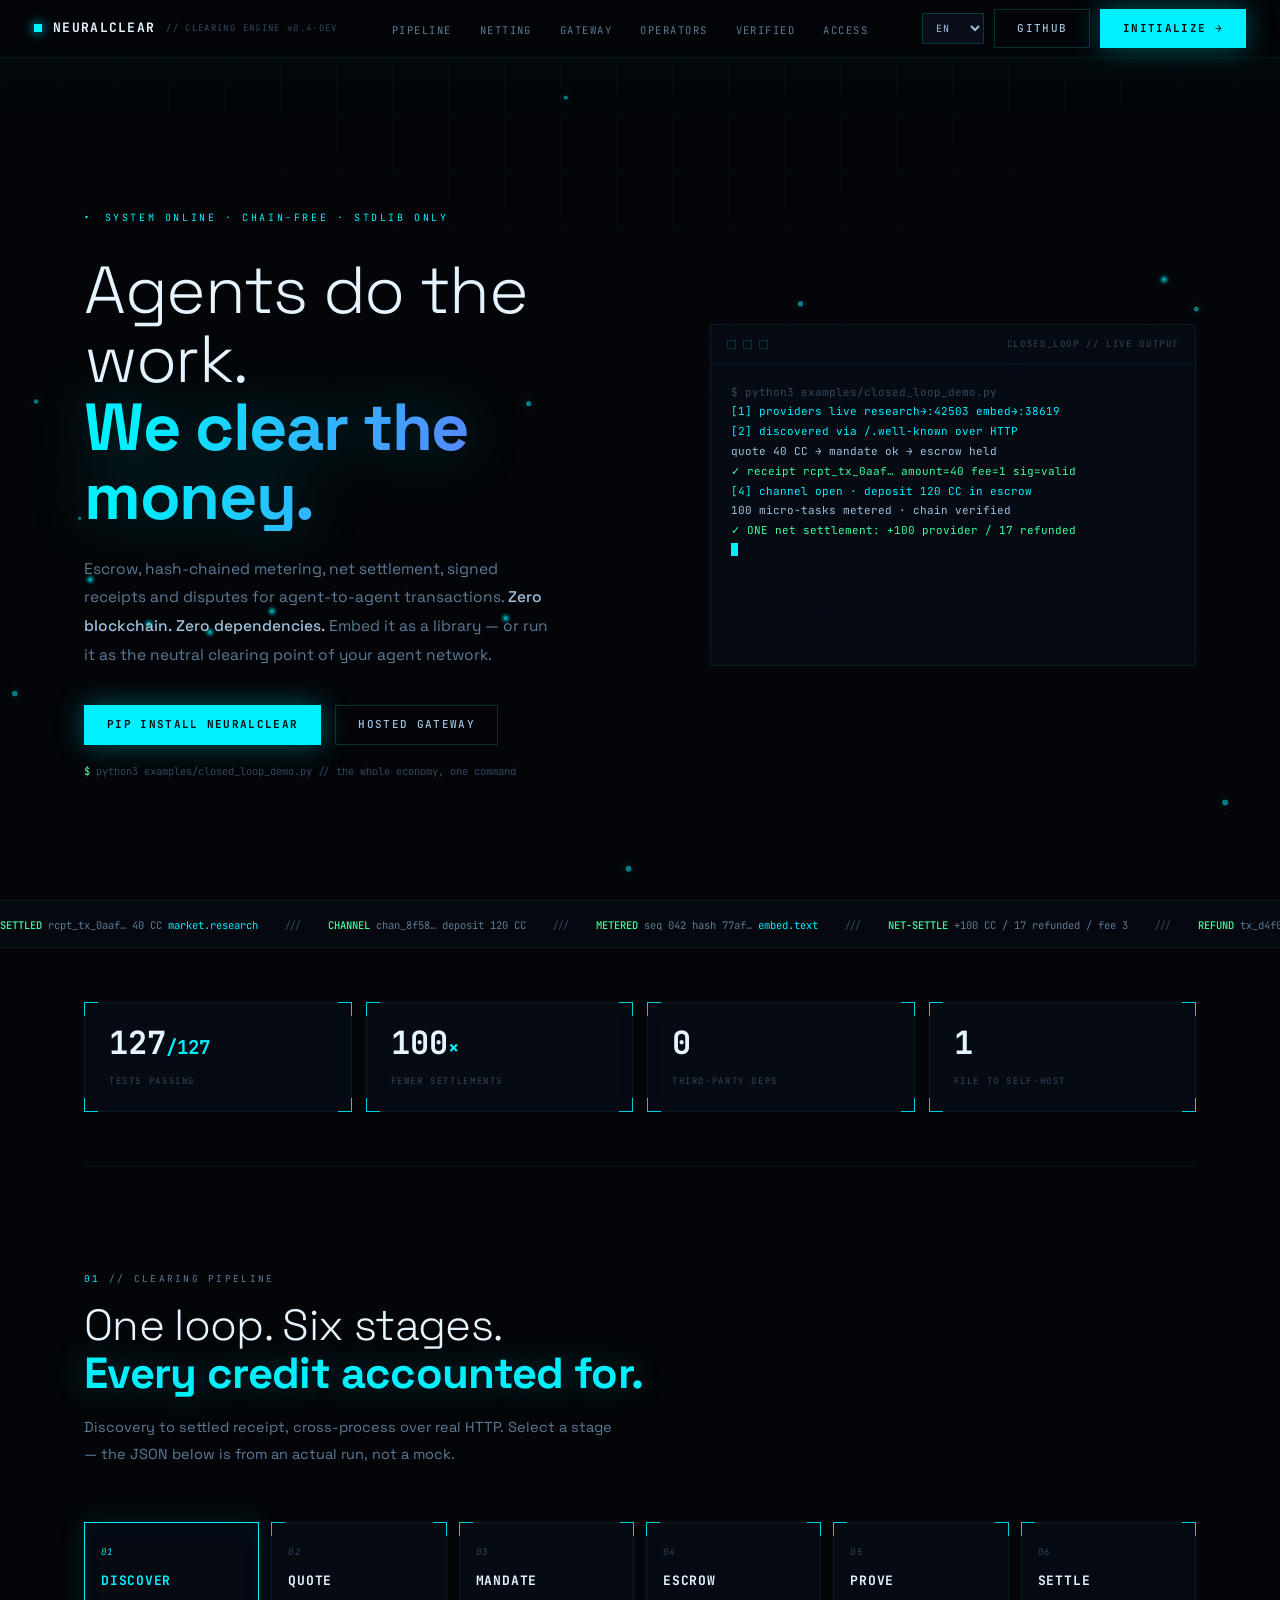
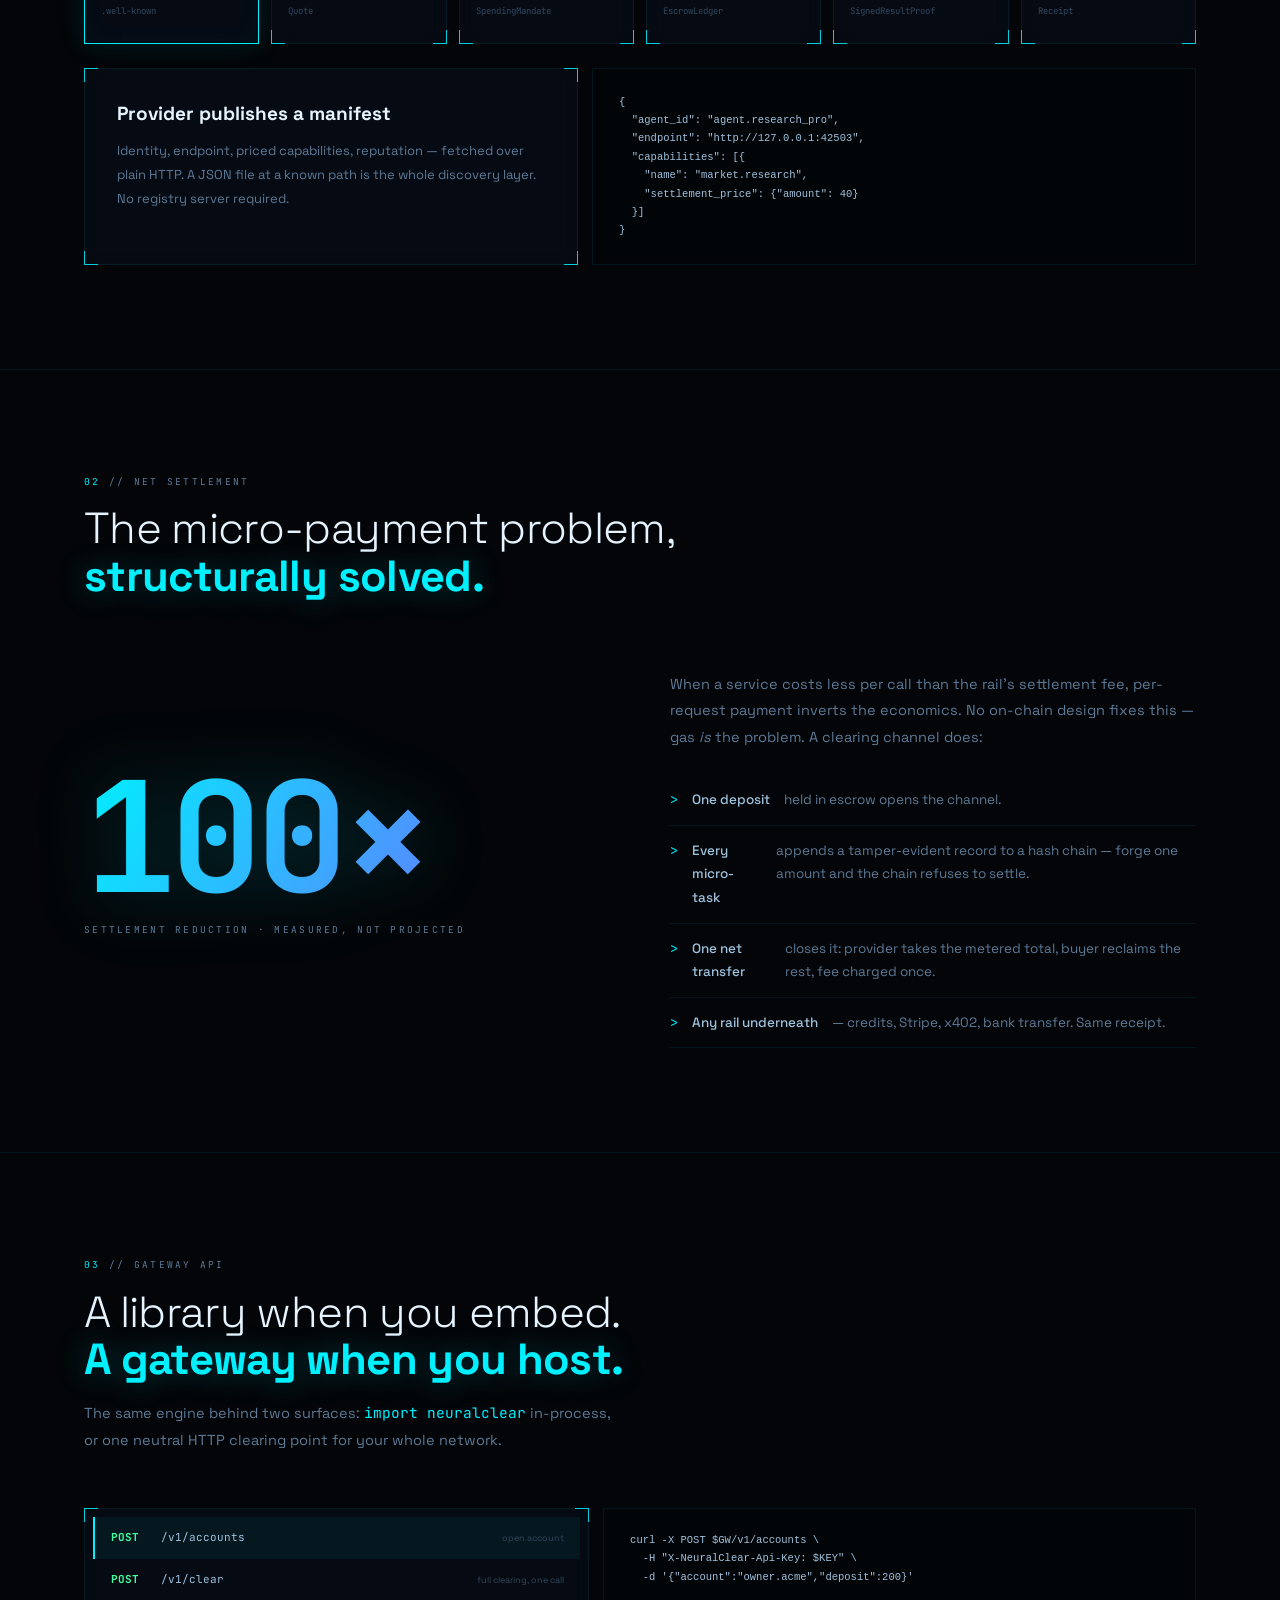
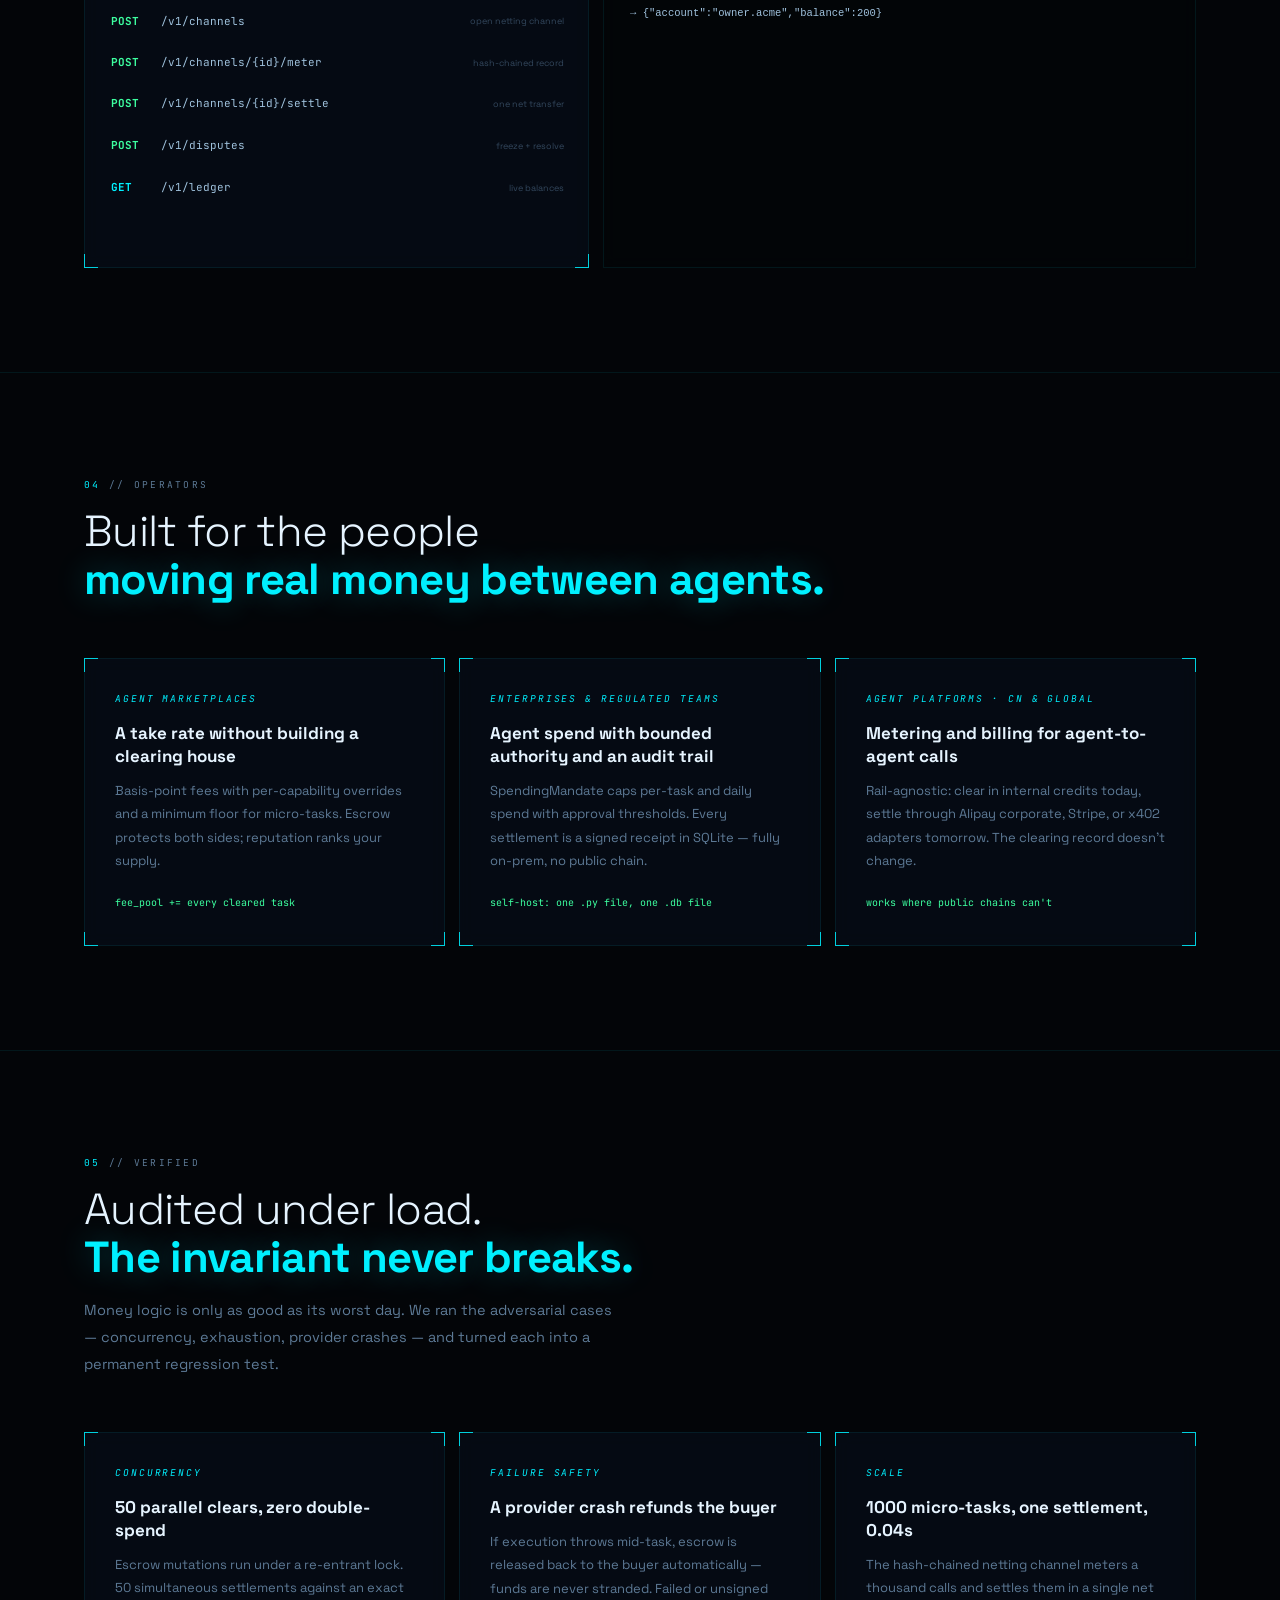
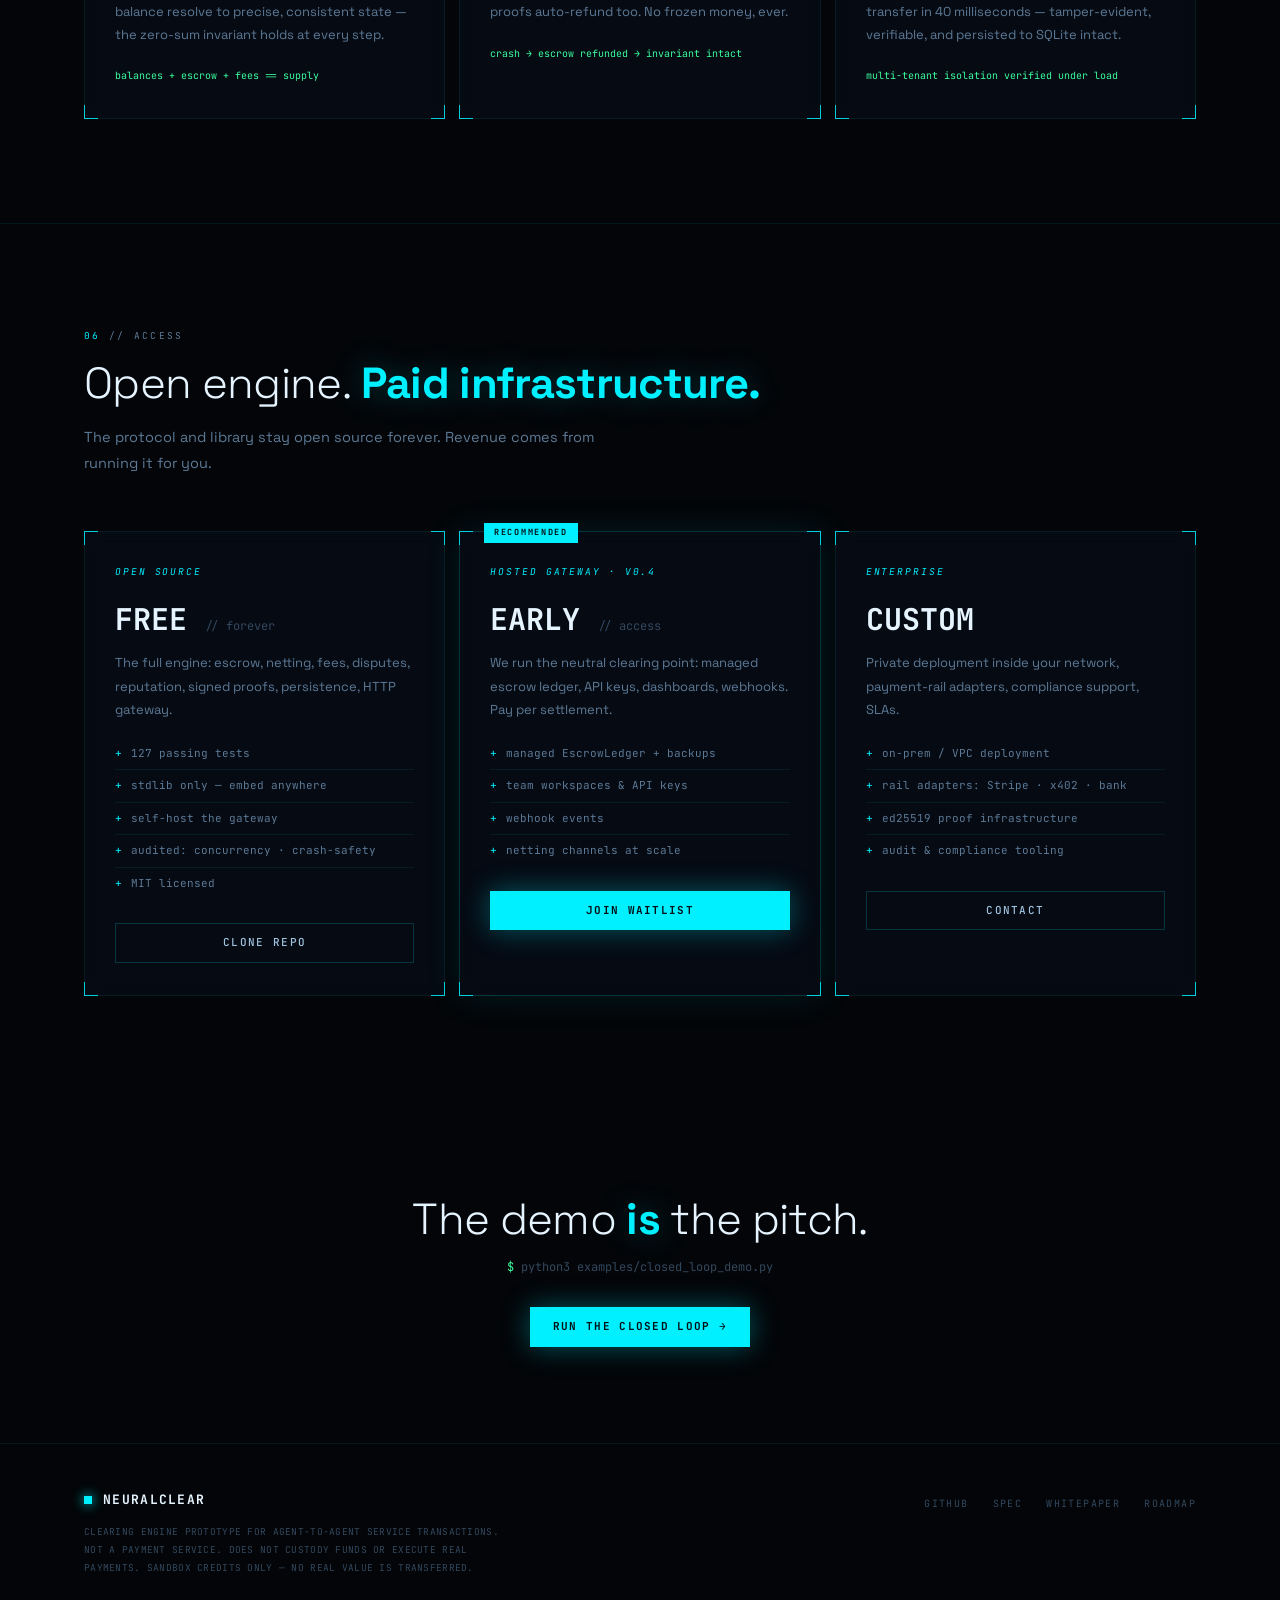
==== commit 28430952: "Fix i18n: data-ih elements never translated, bandh key mismatch, stale 121/121 test count" ====
--- a/index.html
+++ b/index.html
@@ -408,7 +408,7 @@
  ['ta','    settlements avoided: 99  (100× reduction)'],
  ['tc','[5] dispute → escrow refunded: 325 → 356'],
  ['tc','[6] SQLite reload: state identical = true'],
- ['tg','  zero-sum invariant: TRUE · 121/121 tests']];
+ ['tg','  zero-sum invariant: TRUE · 127/127 tests']];
 var term=document.getElementById('term'),li=0;
 function typeLine(){if(li>=LINES.length){setTimeout(function(){term.innerHTML='';li=0;typeLine()},5400);return}
  var l=LINES[li],d=document.createElement('div');if(l[0])d.className=l[0];d.textContent=l[1];term.appendChild(d);
@@ -499,7 +499,7 @@
  p2p:'我们运营中立清算节点：托管账本、API 密钥、仪表盘、Webhook。按结算笔数付费。',
  p3p:'部署在你的内网，支付通道适配器、合规支持、SLA 保障。',
  p1b:'克隆仓库',p2b:'加入候补名单',p3b:'联系我们',
- bh:'Demo <b>就是</b>路演。',bandb:'运行真实闭环 →',
+ bandh:'Demo <b>就是</b>路演。',bandb:'运行真实闭环 →',
  fn:'面向 Agent 间服务交易的清算引擎原型。非支付服务，不托管资金，不执行真实支付。仅沙盒积分——不发生真实价值转移。'
 };
 var STZH=[
@@ -511,9 +511,10 @@
  {h:'一份双方都信任的签名记录',d:'托管释放：提供方收款、运营方收费、回执签名并持久化到 SQLite。签名跨重启依然有效——可直接交给财务。'}];
 var EPZH=['开户','一次调用完成清算','开通净额通道','哈希链计量记录','一次净额转账','冻结+裁决','实时余额'];
 var LANG='en';
-document.querySelectorAll('[data-i]').forEach(function(el){EN[el.getAttribute('data-i')]=el.innerHTML});
+function i18nKey(el){return el.getAttribute('data-i')||el.getAttribute('data-ih')}
+document.querySelectorAll('[data-i],[data-ih]').forEach(function(el){EN[i18nKey(el)]=el.innerHTML});
 function setLang(l){LANG=l;var D=l==='zh'?ZH:EN;
- document.querySelectorAll('[data-i]').forEach(function(el){var k=el.getAttribute('data-i');if(D[k]!==undefined)el.innerHTML=D[k]});
+ document.querySelectorAll('[data-i],[data-ih]').forEach(function(el){var k=i18nKey(el);if(D[k]!==undefined)el.innerHTML=D[k]});
  rp();document.querySelectorAll('.ep small').forEach(function(s,i){s.textContent=l==='zh'?EPZH[i]:EPS[i].s});}
 </script>
 </body>
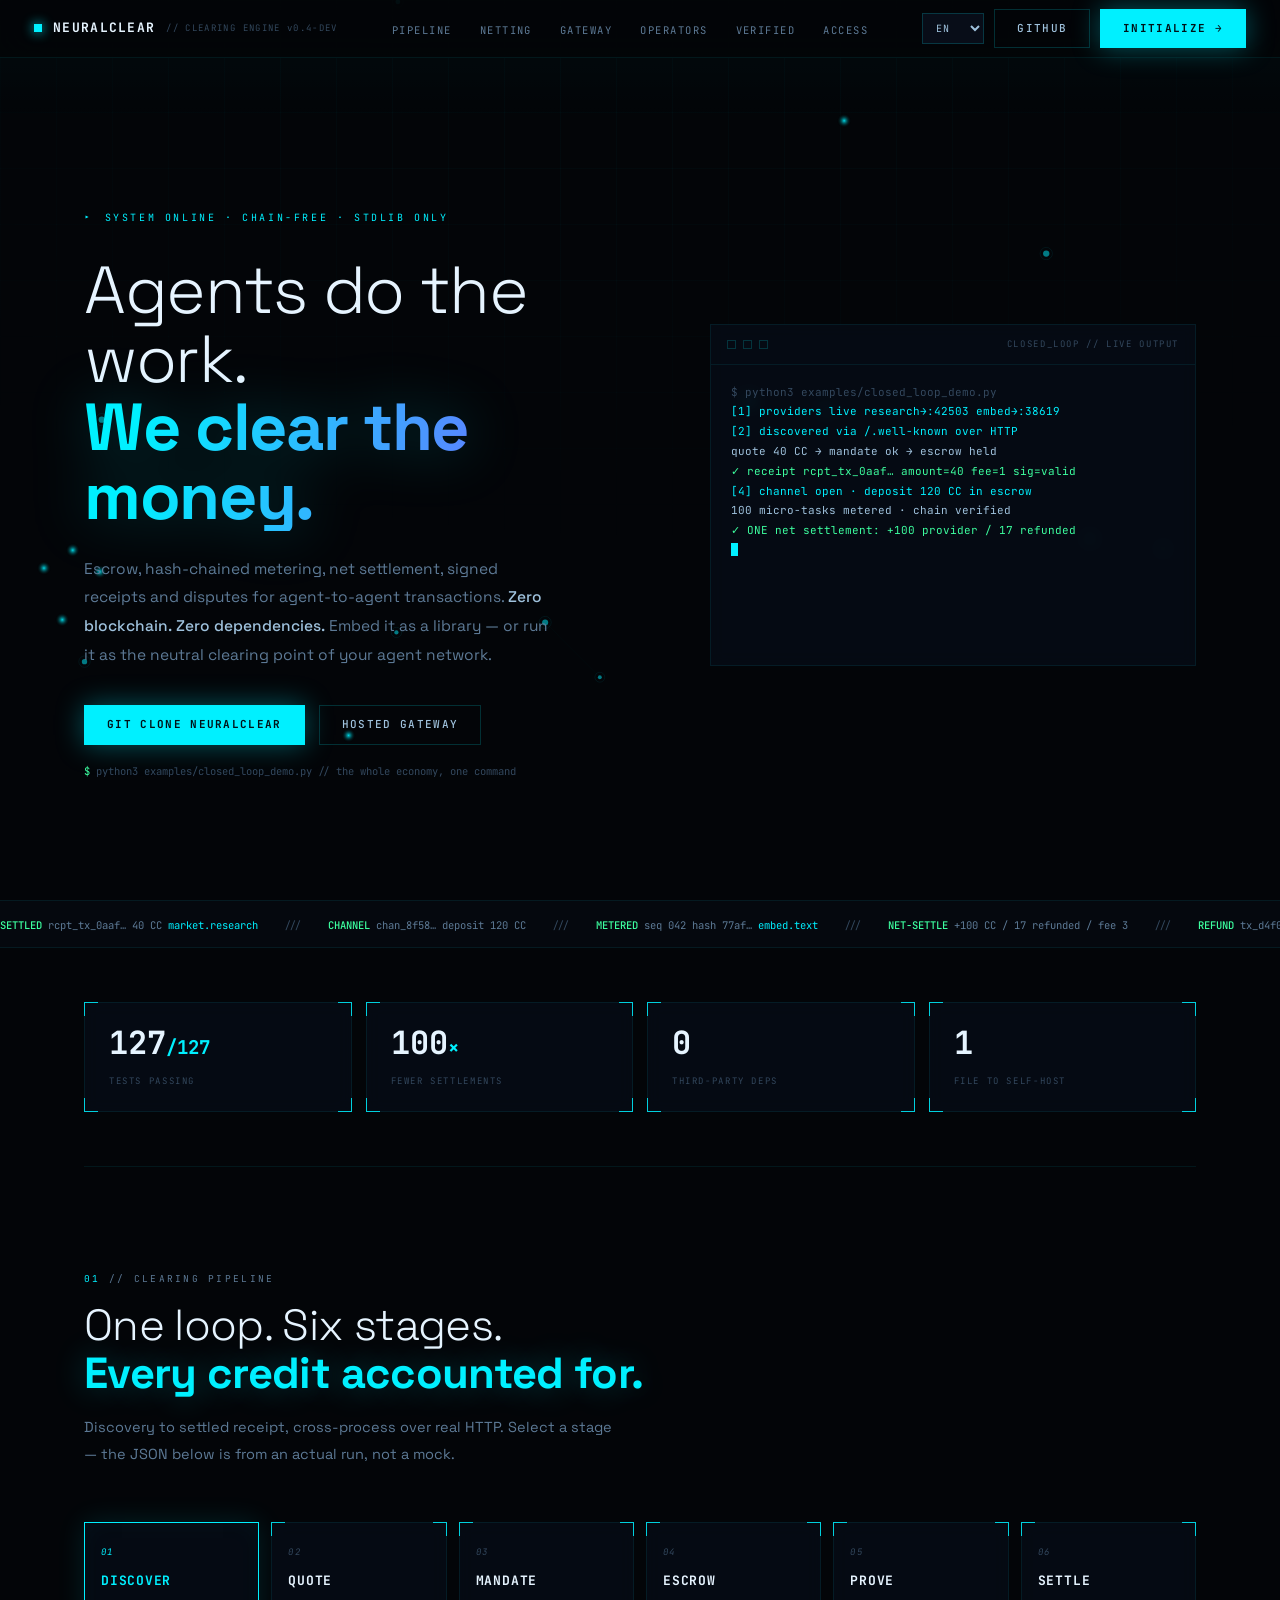
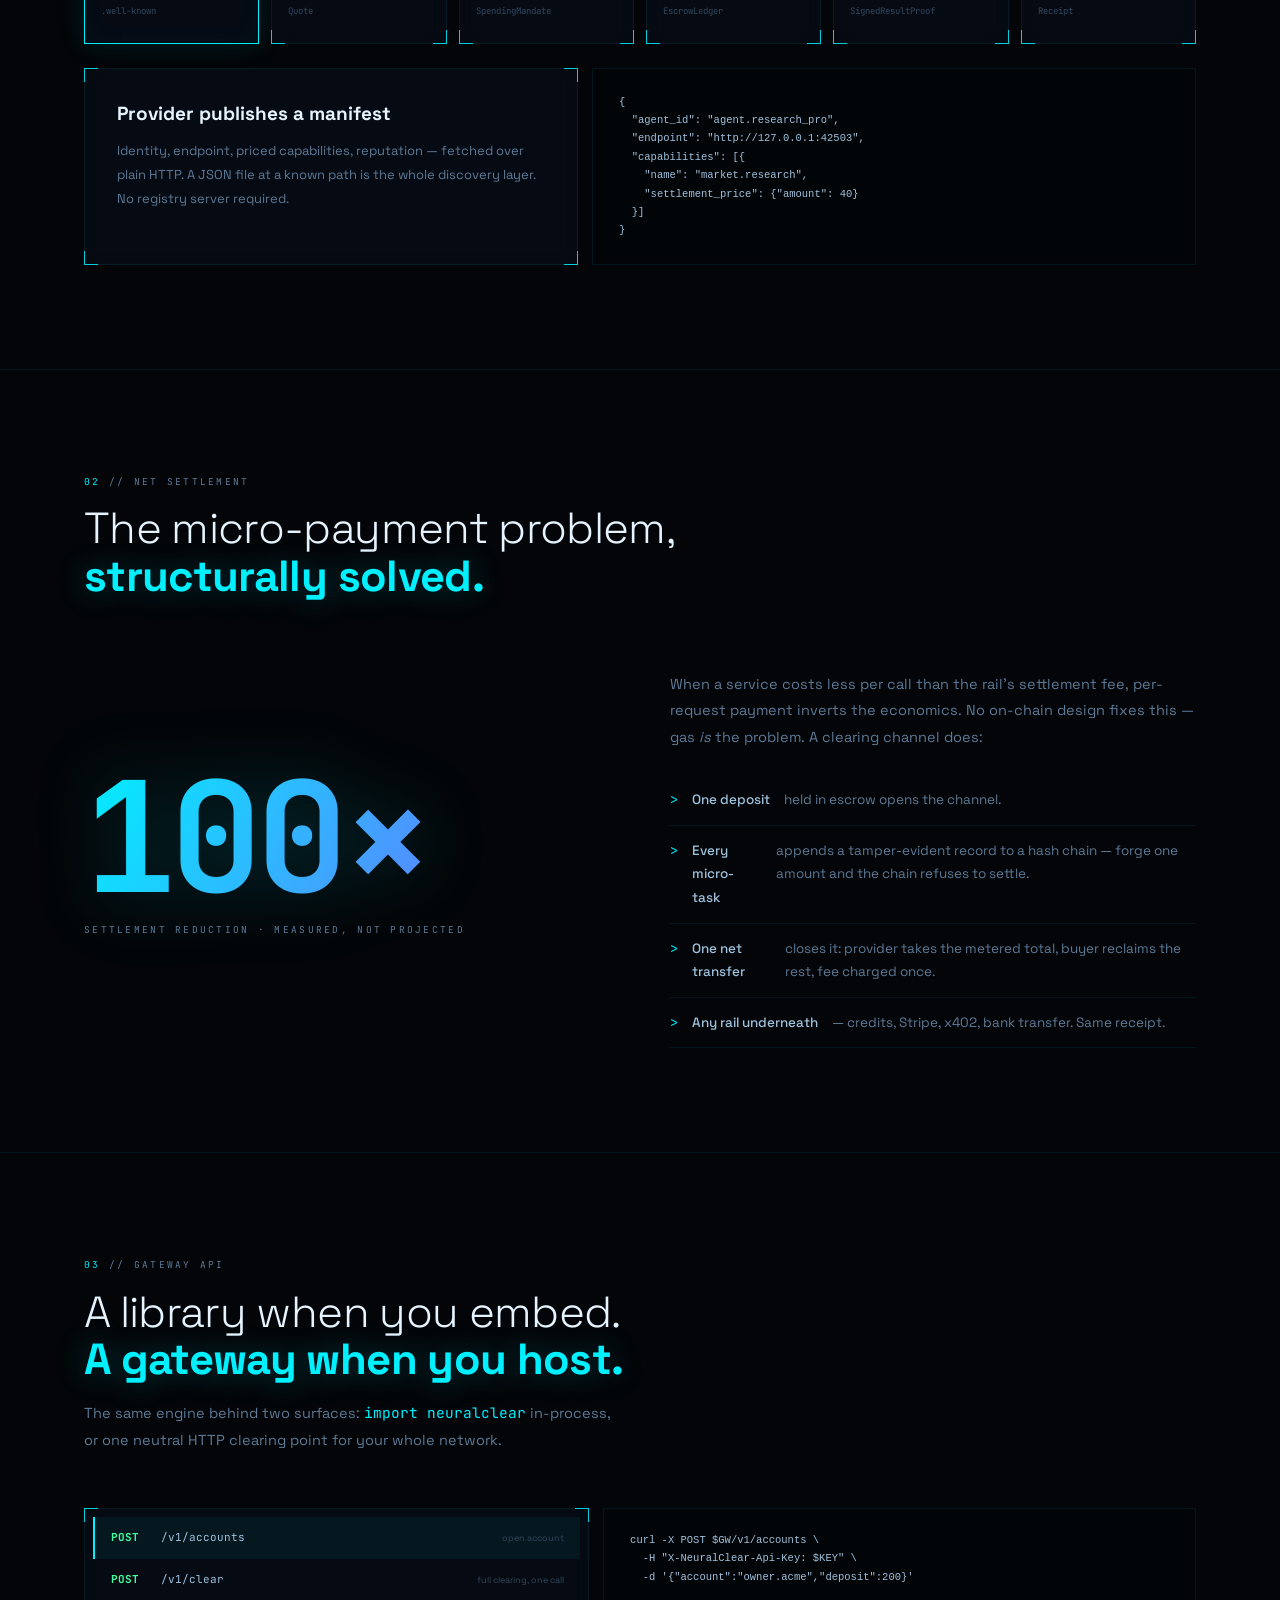
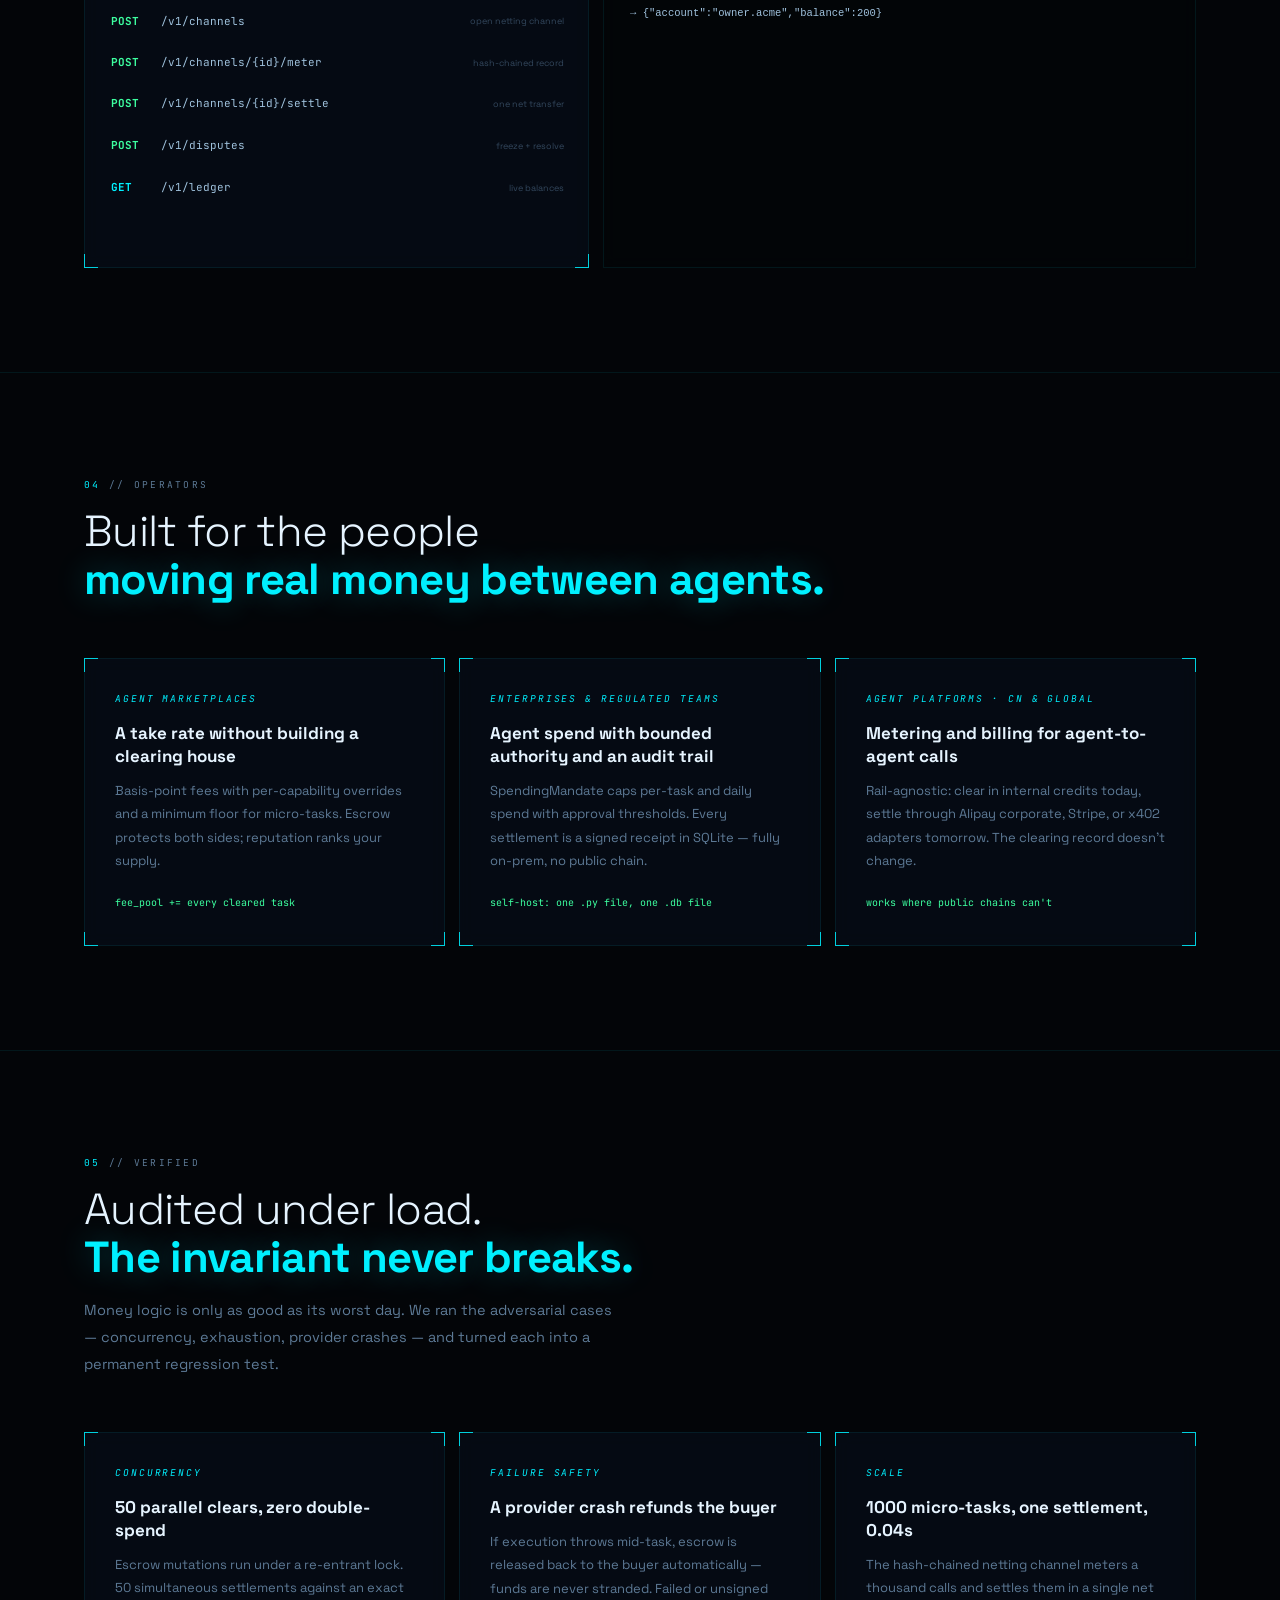
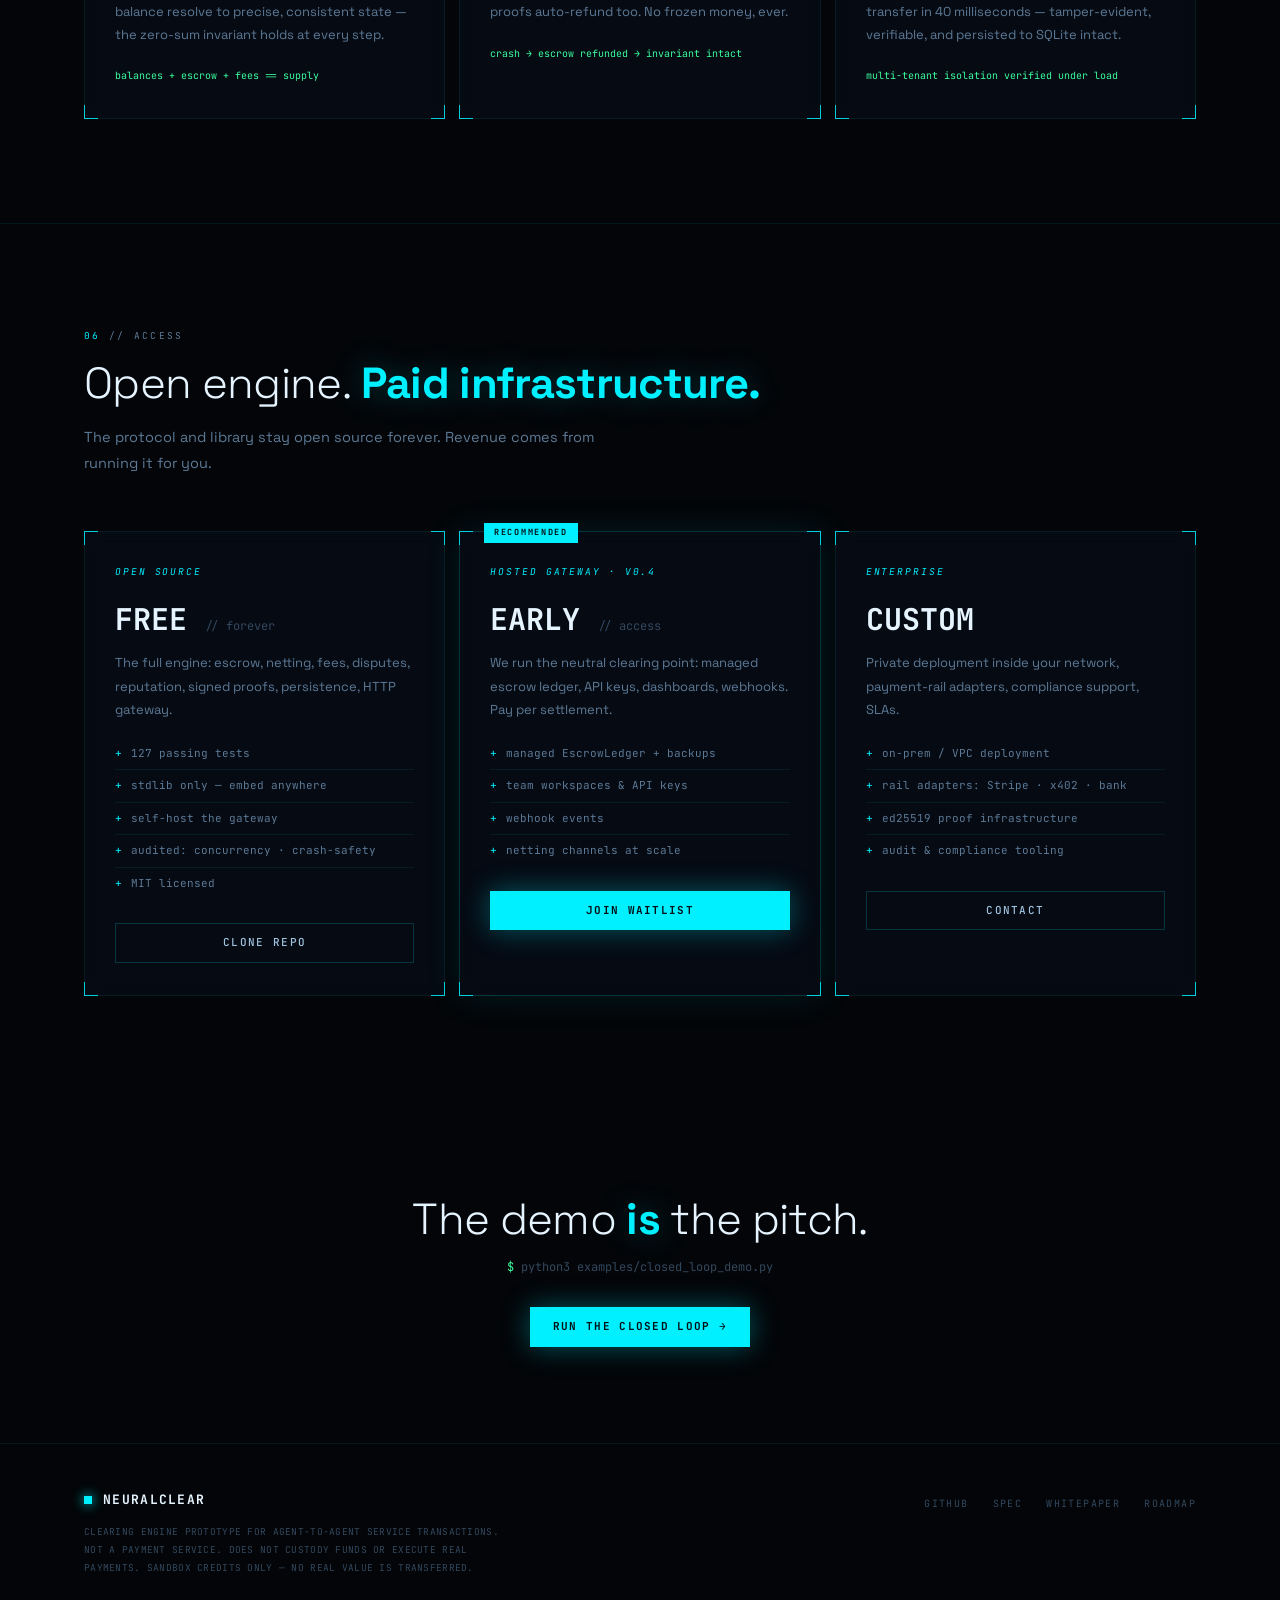
==== commit cf056e27: "Align version to 0.4.0.dev0, document gateway in README, fix stale status and misleading install but" ====
--- a/index.html
+++ b/index.html
@@ -205,7 +205,7 @@
       <h1><span data-i="h1a">Agents do the work.</span><br/><b id="decode">We clear the money.</b></h1>
       <p class="sub" data-ih="sub">Escrow, hash-chained metering, net settlement, signed receipts and disputes for agent-to-agent transactions. <b>Zero blockchain. Zero dependencies.</b> Embed it as a library — or run it as the neutral clearing point of your agent network.</p>
       <div class="ctas">
-        <a class="btn pri" href="https://github.com/Zihuatanejo63/neuralclear" target="_blank" rel="noopener noreferrer">pip install neuralclear</a>
+        <a class="btn pri" href="https://github.com/Zihuatanejo63/neuralclear" target="_blank" rel="noopener noreferrer">git clone neuralclear</a>
         <a class="btn" href="#api" data-i="b2">Hosted gateway</a>
       </div>
       <span class="cmd"><i>$</i> python3 examples/closed_loop_demo.py <span style="color:var(--dim)"><span data-i="cmdn">// the whole economy, one command</span></span></span>
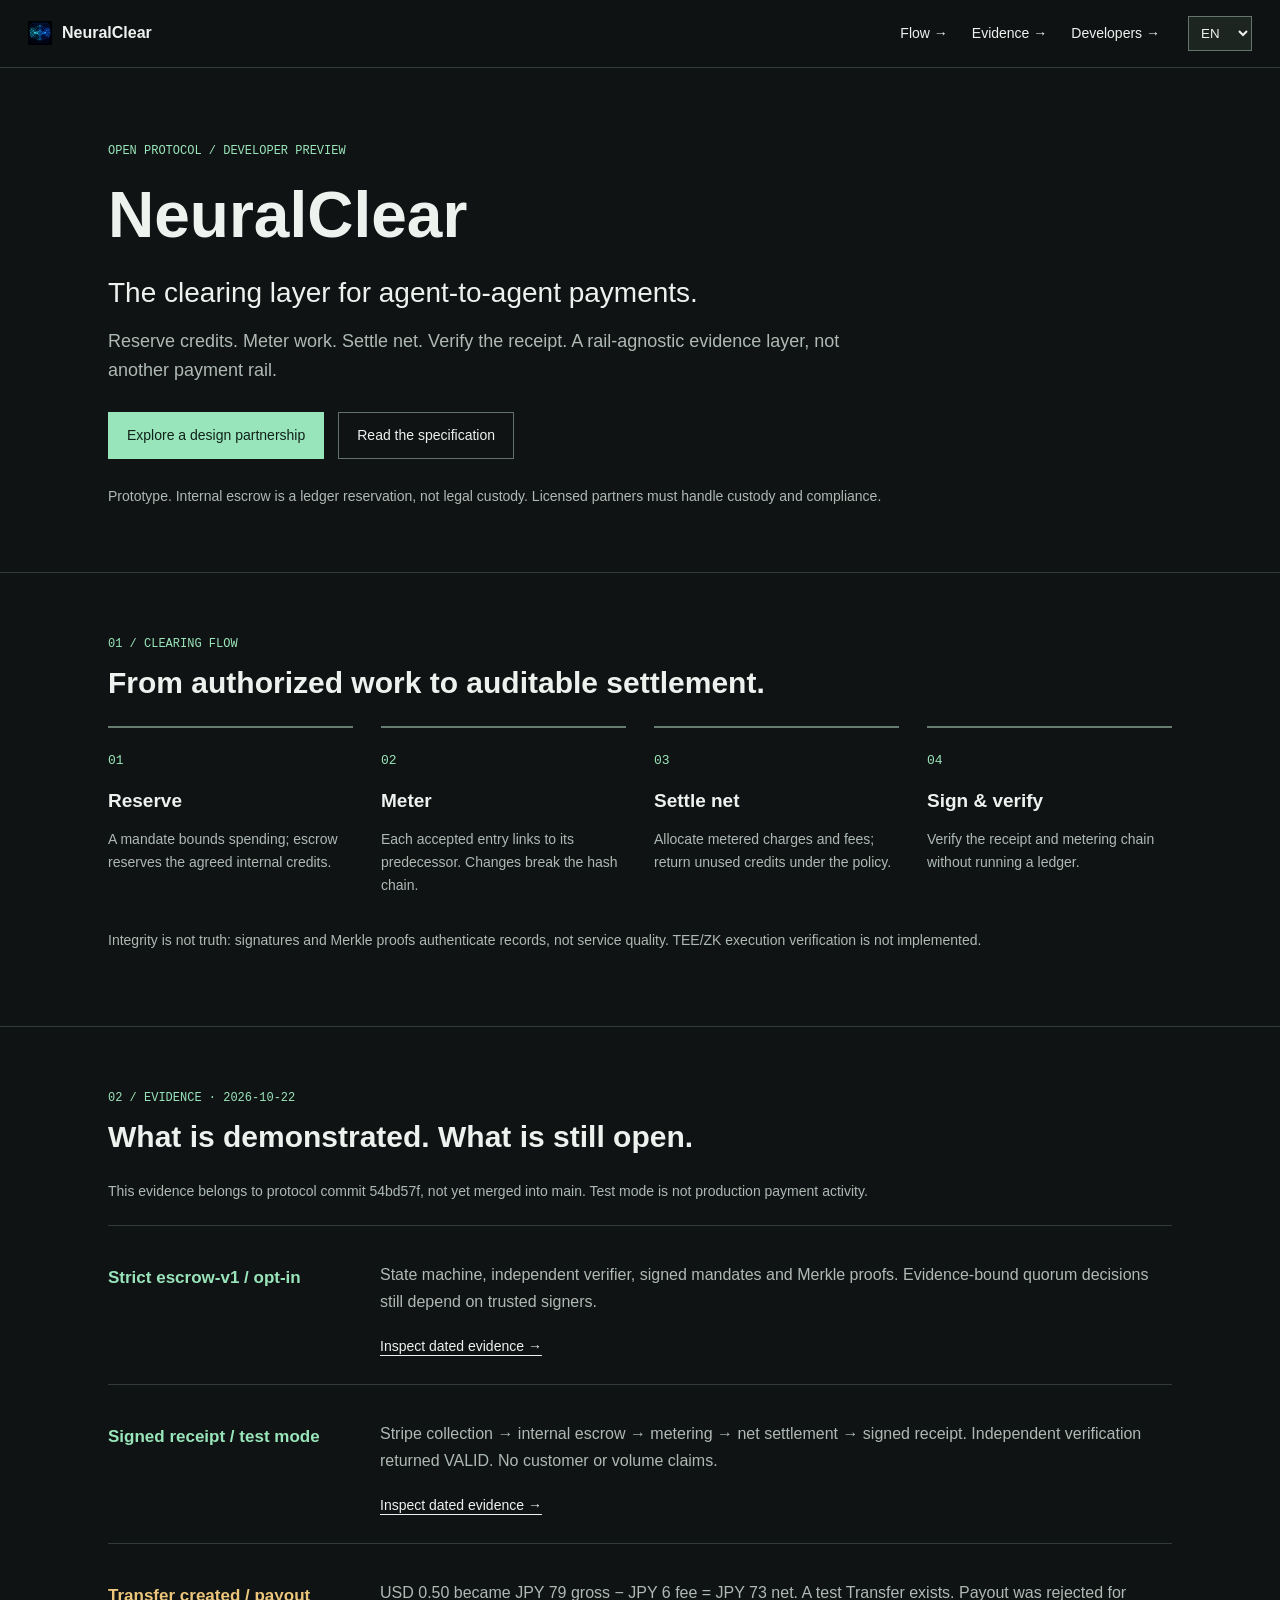
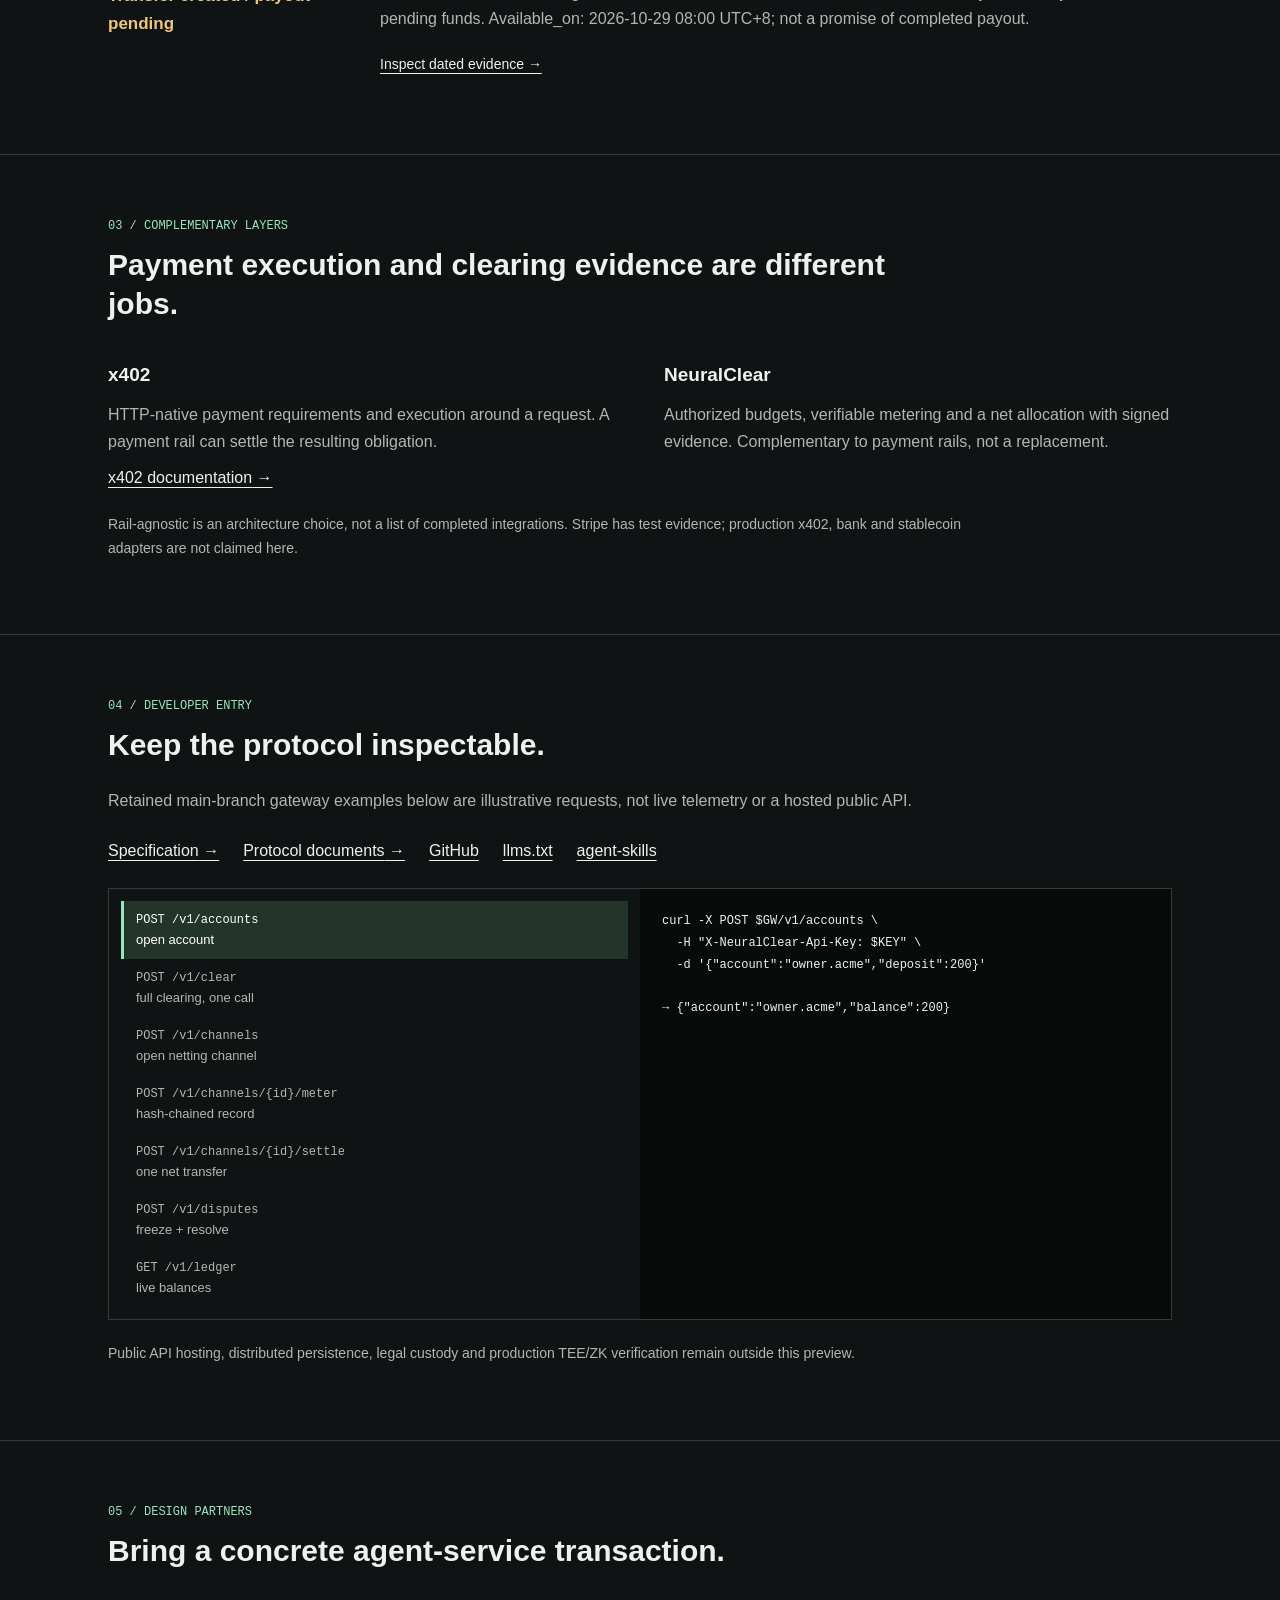
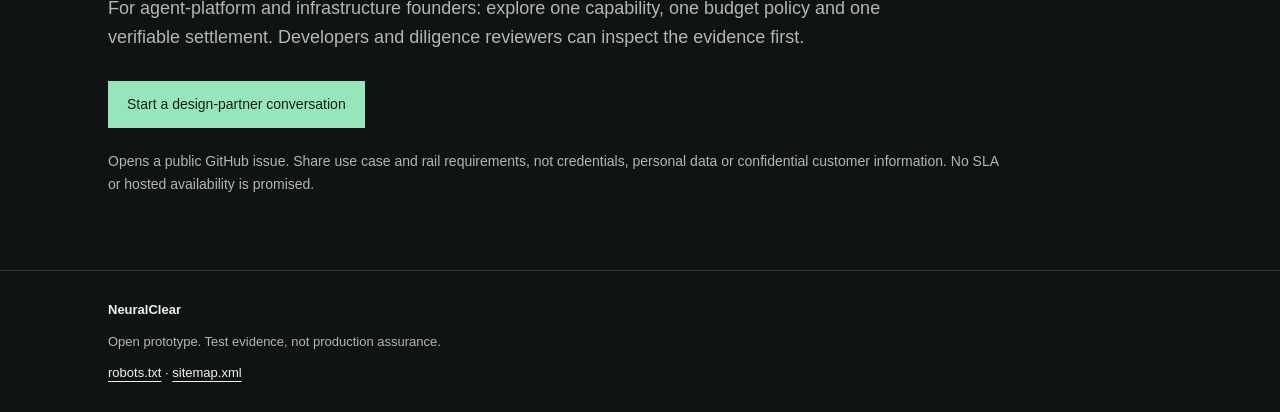
==== commit 9f781299: "Refine multilingual website with verifiable protocol evidence" ====
--- a/index.html
+++ b/index.html
@@ -1,521 +1,242 @@
-<!DOCTYPE html>
+<!doctype html>
 <html lang="en">
-<head>
-<meta charset="UTF-8"/>
-<meta name="viewport" content="width=device-width, initial-scale=1"/>
-<title>NeuralClear — Clearing Engine for Agent Services</title>
-<meta name="description" content="Chain-free clearing for agent-to-agent services: escrow, hash-chained metering, net settlement, signed receipts. Zero dependencies."/>
-<link rel="canonical" href="https://www.neuralclear.org/"/>
-<meta property="og:type" content="website"/>
-<meta property="og:url" content="https://www.neuralclear.org/"/>
-<meta property="og:title" content="NeuralClear — Clearing Engine for Agent Services"/>
-<meta property="og:description" content="Chain-free clearing for agent-to-agent services: escrow, hash-chained metering, net settlement, signed receipts. Zero dependencies."/>
-<meta property="og:image" content="https://www.neuralclear.org/og.png"/>
-<meta name="twitter:card" content="summary_large_image"/>
-<meta name="twitter:title" content="NeuralClear — Clearing Engine for Agent Services"/>
-<meta name="twitter:description" content="Chain-free clearing for agent-to-agent services. Escrow, net settlement, signed receipts. Zero dependencies."/>
-<meta name="twitter:image" content="https://www.neuralclear.org/og.png"/>
-<link rel="icon" href="data:image/svg+xml,<svg xmlns=%22http://www.w3.org/2000/svg%22 viewBox=%220 0 16 16%22><rect width=%2216%22 height=%2216%22 fill=%22%23030508%22/><path d=%22M1 8h3l2-5 2 10 2-5 2 0%22 stroke=%22%2300f0ff%22 stroke-width=%221.5%22 fill=%22none%22 stroke-linecap=%22round%22 stroke-linejoin=%22round%22/></svg>"/>
-
-<link rel="preconnect" href="https://fonts.googleapis.com"/>
-<link rel="preconnect" href="https://fonts.gstatic.com" crossorigin/>
-<link href="https://fonts.googleapis.com/css2?family=Space+Grotesk:wght@300;400;500;700&family=JetBrains+Mono:wght@400;500;700&display=swap" rel="stylesheet"/>
-<style>
-*,*::before,*::after{box-sizing:border-box;margin:0;padding:0}
-:root{
-  --bg:#030508;--bg2:#060a12;--panel:#080d18;
-  --line:rgba(0,240,255,.08);--line2:rgba(0,240,255,.18);
-  --txt:#e6f4ff;--soft:#9fc2dd;--mut:#5d7a96;--dim:#33485e;
-  --cy:#00f0ff;--vi:#7b5cff;--gn:#3dffa0;--am:#ffc24d;--rd:#ff5d7a;
-  --mono:'JetBrains Mono',monospace;--disp:'Space Grotesk',sans-serif;
-}
-html{scroll-behavior:smooth}
-body{font-family:var(--disp);background:var(--bg);color:var(--txt);font-size:15px;line-height:1.6;overflow-x:hidden;-webkit-font-smoothing:antialiased}
-::selection{background:rgba(0,240,255,.3)}
-/* grid + scanline overlays */
-body::before{content:'';position:fixed;inset:0;z-index:0;pointer-events:none;
-  background-image:linear-gradient(rgba(0,240,255,.025) 1px,transparent 1px),linear-gradient(90deg,rgba(0,240,255,.025) 1px,transparent 1px);
-  background-size:56px 56px;mask-image:radial-gradient(ellipse 90% 70% at 50% 0%,#000 30%,transparent 90%)}
-.scan{position:fixed;left:0;right:0;height:120px;z-index:1;pointer-events:none;opacity:.5;
-  background:linear-gradient(to bottom,transparent,rgba(0,240,255,.035),transparent);animation:scan 9s linear infinite}
-@keyframes scan{0%{top:-140px}100%{top:110vh}}
-#net{position:fixed;inset:0;z-index:0;pointer-events:none}
-section,nav,footer{position:relative;z-index:2}
-.wrap{max-width:1180px;margin:0 auto;padding:0 34px}
-a{color:inherit}
-/* type utils */
-.mk{font-family:var(--mono);font-size:9.5px;letter-spacing:.24em;text-transform:uppercase;color:var(--mut)}
-.mk i{color:var(--cy);font-style:normal}
-/* NAV */
-nav{position:fixed;top:0;left:0;right:0;z-index:80;height:58px;display:flex;align-items:center;justify-content:space-between;padding:0 34px;background:rgba(3,5,8,.84);backdrop-filter:blur(18px);border-bottom:1px solid var(--line)}
-.logo{display:flex;align-items:center;gap:11px;text-decoration:none}
-.logo-led{width:8px;height:8px;background:var(--cy);box-shadow:0 0 12px var(--cy);animation:led 2.2s infinite}
-@keyframes led{50%{opacity:.25;box-shadow:none}}
-.logo b{font-family:var(--mono);font-weight:700;font-size:13px;letter-spacing:.1em}
-.logo span{font-family:var(--mono);font-size:9px;color:var(--dim);letter-spacing:.15em}
-.nl{display:flex;gap:0;list-style:none}
-.nl a{font-family:var(--mono);font-size:10.5px;letter-spacing:.14em;text-transform:uppercase;color:var(--mut);text-decoration:none;padding:8px 14px;transition:.15s}
-.nl a:hover{color:var(--cy);text-shadow:0 0 12px rgba(0,240,255,.6)}
-.btn{display:inline-flex;align-items:center;gap:9px;padding:10px 22px;font-family:var(--mono);font-size:11px;font-weight:500;letter-spacing:.12em;text-transform:uppercase;text-decoration:none;cursor:pointer;transition:.18s;border:1px solid var(--line2);color:var(--soft);background:transparent;position:relative}
-.btn:hover{border-color:var(--cy);color:var(--cy);box-shadow:0 0 24px rgba(0,240,255,.15),inset 0 0 24px rgba(0,240,255,.04)}
-.btn.pri{background:var(--cy);color:#001218;border-color:var(--cy);font-weight:700;box-shadow:0 0 28px rgba(0,240,255,.35)}
-.btn.pri:hover{box-shadow:0 0 44px rgba(0,240,255,.55);transform:translateY(-1px);color:#001218}
-/* HUD corner brackets */
-.hud{position:relative;border:1px solid var(--line);background:rgba(8,13,24,.72);backdrop-filter:blur(8px)}
-.hud::before,.hud::after,.hud .c3,.hud .c4{content:'';position:absolute;width:14px;height:14px;border-color:var(--cy);border-style:solid;opacity:.85}
-.hud::before{top:-1px;left:-1px;border-width:1.5px 0 0 1.5px}
-.hud::after{top:-1px;right:-1px;border-width:1.5px 1.5px 0 0}
-.hud .c3{bottom:-1px;left:-1px;border-width:0 0 1.5px 1.5px}
-.hud .c4{bottom:-1px;right:-1px;border-width:0 1.5px 1.5px 0}
-/* HERO */
-#hero{min-height:100vh;display:flex;flex-direction:column;justify-content:center;padding:130px 0 40px}
-.hgrid{display:grid;grid-template-columns:1.08fr .92fr;gap:56px;align-items:center}
-.pre{font-family:var(--mono);font-size:10px;letter-spacing:.26em;color:var(--cy);text-transform:uppercase;display:flex;align-items:center;gap:12px;margin-bottom:30px}
-.pre::before{content:'▸';animation:led 1.6s infinite}
-h1{font-weight:300;font-size:clamp(40px,5.2vw,68px);line-height:1.03;letter-spacing:-.02em;margin-bottom:24px}
-h1 b{font-weight:700;display:block;background:linear-gradient(100deg,var(--cy) 10%,var(--vi) 90%);-webkit-background-clip:text;background-clip:text;color:transparent;filter:drop-shadow(0 0 28px rgba(0,240,255,.25))}
-.sub{font-size:15.5px;color:var(--mut);line-height:1.85;max-width:470px;margin-bottom:36px}
-.sub b{color:var(--soft);font-weight:500}
-.ctas{display:flex;gap:14px;flex-wrap:wrap}
-.cmd{font-family:var(--mono);font-size:10.5px;color:var(--dim);margin-top:18px;display:block}
-.cmd i{color:var(--gn);font-style:normal}
-/* terminal */
-.term{font-family:var(--mono);font-size:11px;line-height:1.8;overflow:hidden}
-.tb{display:flex;align-items:center;justify-content:space-between;padding:11px 16px;border-bottom:1px solid var(--line)}
-.tb .l{display:flex;gap:7px;align-items:center}
-.tb .l span{width:9px;height:9px;border:1px solid var(--line2)}
-.tb .r{font-size:9px;color:var(--dim);letter-spacing:.18em}
-.tbody{padding:18px 20px;min-height:300px;color:var(--soft)}
-.tk{color:var(--dim)}.tc{color:var(--cy)}.tg{color:var(--gn)}.ta{color:var(--am)}
-.cur{display:inline-block;width:7px;height:13px;background:var(--cy);animation:led 1s step-end infinite;vertical-align:-2px}
-/* ticker */
-.ticker{border-top:1px solid var(--line);border-bottom:1px solid var(--line);overflow:hidden;background:rgba(6,10,18,.7);padding:11px 0;white-space:nowrap}
-.tape{display:inline-block;animation:tape 38s linear infinite;font-family:var(--mono);font-size:10.5px;color:var(--mut)}
-.tape b{color:var(--gn);font-weight:500}.tape i{color:var(--cy);font-style:normal}.tape s{color:var(--dim);text-decoration:none;margin:0 26px}
-@keyframes tape{0%{transform:translateX(0)}100%{transform:translateX(-50%)}}
-/* metrics */
-.metrics{display:grid;grid-template-columns:repeat(4,1fr);gap:14px;padding:54px 0;border-bottom:1px solid var(--line)}
-.mt{padding:24px 24px 20px}
-.mt b{font-family:var(--mono);font-weight:700;font-size:32px;display:block;line-height:1;margin-bottom:8px}
-.mt b i{color:var(--cy);font-style:normal;font-size:19px}
-.mt span{font-family:var(--mono);font-size:9px;letter-spacing:.18em;text-transform:uppercase;color:var(--dim)}
-/* sections */
-.sec{padding:104px 0;border-bottom:1px solid var(--line)}
-.sh{margin-bottom:54px}
-.sh .mk{margin-bottom:16px;display:block}
-h2{font-weight:300;font-size:clamp(28px,3.4vw,46px);line-height:1.1;letter-spacing:-.015em}
-h2 b{font-weight:700;color:var(--cy);text-shadow:0 0 32px rgba(0,240,255,.3)}
-.ss{font-size:14.5px;color:var(--mut);line-height:1.85;max-width:540px;margin-top:16px}
-.rv{opacity:0;transform:translateY(26px);transition:opacity .7s,transform .7s}
-.rv.on{opacity:1;transform:none}
-/* pipeline */
-.pipe{display:grid;grid-template-columns:repeat(6,1fr);gap:12px;margin-bottom:24px}
-.ps{padding:22px 16px;cursor:pointer;transition:.2s}
-.ps i{font-family:var(--mono);font-size:9px;color:var(--dim);letter-spacing:.16em;display:block;margin-bottom:12px}
-.ps b{font-family:var(--mono);font-size:13px;font-weight:700;letter-spacing:.06em;display:block;margin-bottom:5px}
-.ps span{font-family:var(--mono);font-size:9px;color:var(--dim)}
-.ps.act{border-color:var(--cy);box-shadow:0 0 26px rgba(0,240,255,.12),inset 0 0 26px rgba(0,240,255,.03)}
-.ps.act i,.ps.act b{color:var(--cy)}
-.ppanel{display:grid;grid-template-columns:.9fr 1.1fr;gap:14px}
-.pinfo{padding:30px 32px}
-.pinfo h3{font-size:19px;font-weight:700;margin-bottom:10px}
-.pinfo p{font-size:13px;color:var(--mut);line-height:1.85}
-.pjson{padding:24px 26px;font-family:var(--mono);font-size:10.5px;line-height:1.75;color:var(--soft);overflow-x:auto;background:rgba(3,5,8,.8)}
-.pjson pre{white-space:pre}
-/* netting */
-.ngrid{display:grid;grid-template-columns:1fr 1fr;gap:60px;align-items:center}
-.huge{font-family:var(--mono);font-weight:700;font-size:clamp(86px,12vw,160px);line-height:.92;letter-spacing:-.04em;background:linear-gradient(120deg,var(--cy),var(--vi));-webkit-background-clip:text;background-clip:text;color:transparent;filter:drop-shadow(0 0 36px rgba(0,240,255,.2))}
-.np{list-style:none;margin-top:24px}
-.np li{display:flex;gap:14px;padding:13px 0;border-bottom:1px solid var(--line);font-size:13.5px;color:var(--mut);line-height:1.75}
-.np li b{color:var(--soft);font-weight:500}
-.np li::before{content:'>';font-family:var(--mono);color:var(--cy);flex-shrink:0}
-/* api */
-.api{display:grid;grid-template-columns:.92fr 1.08fr;gap:14px}
-.eps{padding:8px}
-.ep{display:flex;gap:12px;align-items:baseline;padding:12px 16px;cursor:pointer;transition:.15s;font-family:var(--mono);font-size:11px;border-left:2px solid transparent}
-.ep:hover{background:rgba(0,240,255,.04)}
-.ep.act{border-left-color:var(--cy);background:rgba(0,240,255,.05)}
-.ep .m{font-weight:700;width:38px;flex-shrink:0}
-.ep .m.post{color:var(--gn)}.ep .m.get{color:var(--cy)}
-.ep .p{color:var(--soft)}
-.ep small{margin-left:auto;font-size:9px;color:var(--dim);font-family:var(--disp)}
-.eout{padding:22px 26px;font-family:var(--mono);font-size:10.5px;line-height:1.75;color:var(--soft);overflow-x:auto;min-height:360px;background:rgba(3,5,8,.8)}
-/* audience + pricing */
-.tri{display:grid;grid-template-columns:repeat(3,1fr);gap:14px}
-.card{padding:32px 30px;transition:.2s}
-.card:hover{box-shadow:0 0 30px rgba(0,240,255,.08)}
-.card i{font-family:var(--mono);font-size:9.5px;letter-spacing:.2em;text-transform:uppercase;color:var(--cy);display:block;margin-bottom:16px}
-.card h3{font-size:17px;font-weight:700;margin-bottom:11px;line-height:1.35}
-.card p{font-size:13px;color:var(--mut);line-height:1.8;margin-bottom:16px}
-.card .tag{font-family:var(--mono);font-size:10px;color:var(--gn)}
-.card .amt{font-family:var(--mono);font-weight:700;font-size:30px;margin-bottom:8px}
-.card .amt small{font-size:12px;color:var(--dim);font-weight:400}
-.card ul{list-style:none;margin-bottom:24px}
-.card li{font-family:var(--mono);font-size:11px;color:var(--mut);padding:7px 0;border-bottom:1px solid var(--line);display:flex;gap:9px}
-.card li::before{content:'+';color:var(--cy)}
-.card li:last-child{border:none}
-.card.hot{border-color:var(--line2);box-shadow:0 0 34px rgba(0,240,255,.1)}
-.hotmk{position:absolute;top:-9px;left:24px;font-family:var(--mono);font-size:8.5px;letter-spacing:.2em;background:var(--cy);color:#001218;padding:3px 10px;font-weight:700}
-/* cta band + footer */
-.band{padding:96px 0;text-align:center}
-.band h2{margin-bottom:12px}
-.band .cmd{margin:14px 0 30px;font-size:12px}
-footer{border-top:1px solid var(--line);padding:46px 0}
-.fg{display:flex;justify-content:space-between;flex-wrap:wrap;gap:24px;align-items:flex-start}
-.fn{font-family:var(--mono);font-size:9.5px;color:var(--dim);max-width:430px;line-height:1.9;letter-spacing:.03em}
-.fl{display:flex;gap:24px;list-style:none}
-.fl a{font-family:var(--mono);font-size:10px;letter-spacing:.14em;text-transform:uppercase;color:var(--dim);text-decoration:none}
-.fl a:hover{color:var(--cy)}
-@media(prefers-reduced-motion:reduce){
-  *,*::before,*::after{animation:none!important;transition:none!important}
-  .scan{display:none}
-}
-@media(max-width:920px){
-  .wrap{padding:0 18px}nav{padding:0 18px}.nl{display:none}
-  .hgrid,.ngrid,.api,.ppanel{grid-template-columns:1fr}
-  .metrics{grid-template-columns:1fr 1fr}
-  .pipe{grid-template-columns:repeat(3,1fr)}
-  .tri{grid-template-columns:1fr}
-}
-</style>
-</head>
-<body>
-<canvas id="net" aria-hidden="true"></canvas>
-<div class="scan"></div>
-
-<nav>
-  <a class="logo" href="#"><span class="logo-led"></span><b>NEURALCLEAR</b><span>// CLEARING ENGINE v0.4-DEV</span></a>
-  <ul class="nl">
-    <li><a href="#loop" data-i="n1">Pipeline</a></li><li><a href="#netting" data-i="n2">Netting</a></li>
-    <li><a href="#api" data-i="n3">Gateway</a></li><li><a href="#who" data-i="n4">Operators</a></li><li><a href="#stability" data-i="n5b">Verified</a></li><li><a href="#pricing" data-i="n5">Access</a></li>
-  </ul>
-  <div style="display:flex;gap:10px;align-items:center">
-    <select id="lang" aria-label="Language / 语言" onchange="setLang(this.value)" style="background:var(--panel);color:var(--soft);border:1px solid var(--line2);font-family:var(--mono);font-size:10px;padding:7px 9px;cursor:pointer;letter-spacing:.1em">
-      <option value="en">EN</option><option value="zh">中文</option></select>
-    <a class="btn" href="https://github.com/Zihuatanejo63/neuralclear" target="_blank" rel="noopener noreferrer">GitHub</a>
-    <a class="btn pri" href="#pricing" data-i="init">Initialize →</a>
-  </div>
-</nav>
-
-<!-- HERO -->
-<section id="hero"><div class="wrap">
-  <div class="hgrid">
-    <div>
-      <div class="pre" data-i="pre">SYSTEM ONLINE · CHAIN-FREE · STDLIB ONLY</div>
-      <h1><span data-i="h1a">Agents do the work.</span><br/><b id="decode">We clear the money.</b></h1>
-      <p class="sub" data-ih="sub">Escrow, hash-chained metering, net settlement, signed receipts and disputes for agent-to-agent transactions. <b>Zero blockchain. Zero dependencies.</b> Embed it as a library — or run it as the neutral clearing point of your agent network.</p>
-      <div class="ctas">
-        <a class="btn pri" href="https://github.com/Zihuatanejo63/neuralclear" target="_blank" rel="noopener noreferrer">git clone neuralclear</a>
-        <a class="btn" href="#api" data-i="b2">Hosted gateway</a>
+  <head>
+    <meta charset="utf-8" />
+    <meta name="viewport" content="width=device-width,initial-scale=1" />
+    <title>NeuralClear | Agent service clearing</title>
+    <meta
+      name="description"
+      content="Rail-agnostic clearing semantics for agent services. Inspect the prototype and dated test-mode evidence."
+    />
+    <link rel="canonical" href="https://www.neuralclear.org/" />
+    <link rel="icon" href="./favicon.ico" />
+    <link rel="stylesheet" href="./site.css" />
+  </head>
+  <body>
+    <nav>
+      <a class="logo" href="#hero"
+        ><img src="./favicon-32x32.png" width="24" height="24" alt="" /><b
+          >NeuralClear</b
+        ></a
+      >
+      <div class="nl">
+        <a href="#loop"><span data-i="s1">Flow</span> →</a
+        ><a href="#stability"><span data-i="s2">Evidence</span> →</a
+        ><a href="#api"><span data-i="s3">Developers</span> →</a>
       </div>
-      <span class="cmd"><i>$</i> python3 examples/closed_loop_demo.py <span style="color:var(--dim)"><span data-i="cmdn">// the whole economy, one command</span></span></span>
-    </div>
-    <div class="hud term"><span class="c3"></span><span class="c4"></span>
-      <div class="tb"><div class="l"><span></span><span></span><span></span></div><div class="r">CLOSED_LOOP // LIVE OUTPUT</div></div>
-      <div class="tbody" id="term"></div>
-    </div>
-  </div>
-</div></section>
-
-<!-- TICKER -->
-<div class="ticker"><div class="tape" id="tape"></div></div>
-
-<!-- METRICS -->
-<section><div class="wrap"><div class="metrics">
-  <div class="mt hud rv"><span class="c3"></span><span class="c4"></span><b>127<i>/127</i></b><span data-i="m1">tests passing</span></div>
-  <div class="mt hud rv"><span class="c3"></span><span class="c4"></span><b>100<i>×</i></b><span data-i="m2">fewer settlements</span></div>
-  <div class="mt hud rv"><span class="c3"></span><span class="c4"></span><b>0</b><span data-i="m3">third-party deps</span></div>
-  <div class="mt hud rv"><span class="c3"></span><span class="c4"></span><b>1</b><span data-i="m4">file to self-host</span></div>
-</div></div></section>
-
-<!-- PIPELINE -->
-<section class="sec" id="loop"><div class="wrap">
-  <div class="sh rv"><span class="mk"><i>01</i> // CLEARING PIPELINE</span>
-    <h2 data-ih="s1h">One loop. Six stages.<br/><b>Every credit accounted for.</b></h2>
-    <p class="ss" data-i="s1s">Discovery to settled receipt, cross-process over real HTTP. Select a stage — the JSON below is from an actual run, not a mock.</p>
-  </div>
-  <div class="pipe rv" id="pipe"></div>
-  <div class="ppanel rv">
-    <div class="pinfo hud"><span class="c3"></span><span class="c4"></span><h3 id="lt"></h3><p id="ld"></p></div>
-    <div class="pjson hud"><span class="c3"></span><span class="c4"></span><pre id="lj"></pre></div>
-  </div>
-</div></section>
-
-<!-- NETTING -->
-<section class="sec" id="netting"><div class="wrap">
-  <div class="sh rv"><span class="mk"><i>02</i> // NET SETTLEMENT</span>
-    <h2 data-ih="s2h">The micro-payment problem,<br/><b>structurally solved.</b></h2></div>
-  <div class="ngrid">
-    <div class="rv"><div class="huge">100×</div>
-      <p class="mk" style="margin-top:14px" data-i="mk2">SETTLEMENT REDUCTION · MEASURED, NOT PROJECTED</p></div>
-    <div class="rv">
-      <p class="ss" style="max-width:none" data-ih="s2s">When a service costs less per call than the rail's settlement fee, per-request payment inverts the economics. No on-chain design fixes this — gas <em>is</em> the problem. A clearing channel does:</p>
-      <ul class="np">
-        <li data-ih="np1"><b>One deposit</b> held in escrow opens the channel.</li>
-        <li data-ih="np2"><b>Every micro-task</b> appends a tamper-evident record to a hash chain — forge one amount and the chain refuses to settle.</li>
-        <li data-ih="np3"><b>One net transfer</b> closes it: provider takes the metered total, buyer reclaims the rest, fee charged once.</li>
-        <li data-ih="np4"><b>Any rail underneath</b> — credits, Stripe, x402, bank transfer. Same receipt.</li>
-      </ul>
-    </div>
-  </div>
-</div></section>
-
-<!-- GATEWAY -->
-<section class="sec" id="api"><div class="wrap">
-  <div class="sh rv"><span class="mk"><i>03</i> // GATEWAY API</span>
-    <h2 data-ih="s3h">A library when you embed.<br/><b>A gateway when you host.</b></h2>
-    <p class="ss" data-i="s3s">The same engine behind two surfaces: <code style="font-family:var(--mono);color:var(--cy)">import neuralclear</code> in-process, or one neutral HTTP clearing point for your whole network.<span data-i="s3x"></span></p></div>
-  <div class="api rv">
-    <div class="eps hud"><span class="c3"></span><span class="c4"></span><div id="eplist"></div></div>
-    <div class="eout hud"><span class="c3"></span><span class="c4"></span><pre id="epcode"></pre></div>
-  </div>
-</div></section>
-
-<!-- OPERATORS -->
-<section class="sec" id="who"><div class="wrap">
-  <div class="sh rv"><span class="mk"><i>04</i> // OPERATORS</span>
-    <h2 data-ih="s4h">Built for the people<br/><b>moving real money between agents.</b></h2></div>
-  <div class="tri">
-    <div class="card hud rv"><span class="c3"></span><span class="c4"></span>
-      <i data-i="a1i">Agent marketplaces</i><h3 data-i="a1h">A take rate without building a clearing house</h3>
-      <p data-i="a1p">Basis-point fees with per-capability overrides and a minimum floor for micro-tasks. Escrow protects both sides; reputation ranks your supply.</p>
-      <span class="tag">fee_pool += every cleared task</span></div>
-    <div class="card hud rv"><span class="c3"></span><span class="c4"></span>
-      <i data-i="a2i">Enterprises & regulated teams</i><h3 data-i="a2h">Agent spend with bounded authority and an audit trail</h3>
-      <p data-i="a2p">SpendingMandate caps per-task and daily spend with approval thresholds. Every settlement is a signed receipt in SQLite — fully on-prem, no public chain.</p>
-      <span class="tag">self-host: one .py file, one .db file</span></div>
-    <div class="card hud rv"><span class="c3"></span><span class="c4"></span>
-      <i data-i="a3i">Agent platforms · CN & global</i><h3 data-i="a3h">Metering and billing for agent-to-agent calls</h3>
-      <p data-i="a3p">Rail-agnostic: clear in internal credits today, settle through Alipay corporate, Stripe, or x402 adapters tomorrow. The clearing record doesn't change.</p>
-      <span class="tag">works where public chains can't</span></div>
-  </div>
-</div></section>
-
-
-<!-- STABILITY -->
-<section class="sec" id="stability"><div class="wrap">
-  <div class="sh rv"><span class="mk"><i>05</i> // VERIFIED</span>
-    <h2 data-i="svh">Audited under load.<br/><b>The invariant never breaks.</b></h2>
-    <p class="ss" data-i="svs">Money logic is only as good as its worst day. We ran the adversarial cases — concurrency, exhaustion, provider crashes — and turned each into a permanent regression test.</p></div>
-  <div class="tri">
-    <div class="card hud rv"><span class="c3"></span><span class="c4"></span>
-      <i data-i="v1i">Concurrency</i><h3 data-i="v1h">50 parallel clears, zero double-spend</h3>
-      <p data-i="v1p">Escrow mutations run under a re-entrant lock. 50 simultaneous settlements against an exact balance resolve to precise, consistent state — the zero-sum invariant holds at every step.</p>
-      <span class="tag">balances + escrow + fees == supply</span></div>
-    <div class="card hud rv"><span class="c3"></span><span class="c4"></span>
-      <i data-i="v2i">Failure safety</i><h3 data-i="v2h">A provider crash refunds the buyer</h3>
-      <p data-i="v2p">If execution throws mid-task, escrow is released back to the buyer automatically — funds are never stranded. Failed or unsigned proofs auto-refund too. No frozen money, ever.</p>
-      <span class="tag">crash → escrow refunded → invariant intact</span></div>
-    <div class="card hud rv"><span class="c3"></span><span class="c4"></span>
-      <i data-i="v3i">Scale</i><h3 data-i="v3h">1000 micro-tasks, one settlement, 0.04s</h3>
-      <p data-i="v3p">The hash-chained netting channel meters a thousand calls and settles them in a single net transfer in 40 milliseconds — tamper-evident, verifiable, and persisted to SQLite intact.</p>
-      <span class="tag">multi-tenant isolation verified under load</span></div>
-  </div>
-</div></section>
-
-<!-- PRICING -->
-<section class="sec" id="pricing" style="border-bottom:none"><div class="wrap">
-  <div class="sh rv"><span class="mk"><i>06</i> // ACCESS</span>
-    <h2 data-ih="s5h">Open engine. <b>Paid infrastructure.</b></h2>
-    <p class="ss" data-i="s5s">The protocol and library stay open source forever. Revenue comes from running it for you.</p></div>
-  <div class="tri">
-    <div class="card hud rv"><span class="c3"></span><span class="c4"></span>
-      <i>Open source</i><div class="amt">FREE <small>// forever</small></div>
-      <p data-i="p1p">The full engine: escrow, netting, fees, disputes, reputation, signed proofs, persistence, HTTP gateway.</p>
-      <ul><li>127 passing tests</li><li>stdlib only — embed anywhere</li><li>self-host the gateway</li><li>audited: concurrency · crash-safety</li><li>MIT licensed</li></ul>
-      <a class="btn" href="https://github.com/Zihuatanejo63/neuralclear" target="_blank" rel="noopener noreferrer" style="width:100%;justify-content:center" data-i="p1b">Clone repo</a></div>
-    <div class="card hud hot rv"><span class="c3"></span><span class="c4"></span><span class="hotmk">RECOMMENDED</span>
-      <i>Hosted gateway · v0.4</i><div class="amt">EARLY <small>// access</small></div>
-      <p data-i="p2p">We run the neutral clearing point: managed escrow ledger, API keys, dashboards, webhooks. Pay per settlement.</p>
-      <ul><li>managed EscrowLedger + backups</li><li>team workspaces & API keys</li><li>webhook events</li><li>netting channels at scale</li></ul>
-      <a class="btn pri" href="https://github.com/Zihuatanejo63/neuralclear" target="_blank" rel="noopener noreferrer" style="width:100%;justify-content:center" data-i="p2b">Join waitlist</a></div>
-    <div class="card hud rv"><span class="c3"></span><span class="c4"></span>
-      <i>Enterprise</i><div class="amt">CUSTOM</div>
-      <p data-i="p3p">Private deployment inside your network, payment-rail adapters, compliance support, SLAs.</p>
-      <ul><li>on-prem / VPC deployment</li><li>rail adapters: Stripe · x402 · bank</li><li>ed25519 proof infrastructure</li><li>audit & compliance tooling</li></ul>
-      <a class="btn" href="https://github.com/Zihuatanejo63/neuralclear" target="_blank" rel="noopener noreferrer" style="width:100%;justify-content:center" data-i="p3b">Contact</a></div>
-  </div>
-</div></section>
-
-<!-- BAND -->
-<section class="band"><div class="wrap">
-  <h2 data-ih="bandh">The demo <b>is</b> the pitch.</h2>
-  <span class="cmd" style="display:block"><i>$</i> python3 examples/closed_loop_demo.py</span>
-  <a class="btn pri" href="https://github.com/Zihuatanejo63/neuralclear" target="_blank" rel="noopener noreferrer" data-i="bandb">Run the closed loop →</a>
-</div></section>
-
-<footer><div class="wrap"><div class="fg">
-  <div><div class="logo" style="margin-bottom:12px"><span class="logo-led"></span><b>NEURALCLEAR</b></div>
-    <p class="fn" data-i="fn">CLEARING ENGINE PROTOTYPE FOR AGENT-TO-AGENT SERVICE TRANSACTIONS. NOT A PAYMENT SERVICE. DOES NOT CUSTODY FUNDS OR EXECUTE REAL PAYMENTS. SANDBOX CREDITS ONLY — NO REAL VALUE IS TRANSFERRED.</p></div>
-  <ul class="fl">
-    <li><a href="https://github.com/Zihuatanejo63/neuralclear" target="_blank" rel="noopener noreferrer">GitHub</a></li>
-    <li><a href="https://github.com/Zihuatanejo63/neuralclear/blob/main/SPEC.md" target="_blank" rel="noopener noreferrer">Spec</a></li>
-    <li><a href="https://github.com/Zihuatanejo63/neuralclear/blob/main/WHITEPAPER.md" target="_blank" rel="noopener noreferrer">Whitepaper</a></li>
-    <li><a href="https://github.com/Zihuatanejo63/neuralclear/blob/main/ROADMAP.md" target="_blank" rel="noopener noreferrer">Roadmap</a></li>
-  </ul>
-</div></div></footer>
-
-<script>
-var REDUCE=matchMedia('(prefers-reduced-motion:reduce)').matches;
-/* ===== directed flow network: pulses travel between agent nodes ===== */
-var cv=document.getElementById('net'),cx=cv.getContext('2d'),W,H,nodes=[],pulses=[];
-function rs(){W=cv.width=innerWidth;H=cv.height=innerHeight;makeNodes()}
-function makeNodes(){nodes=[];var n=Math.min(Math.floor(W/110),14);
- for(var i=0;i<n;i++)nodes.push({x:Math.random()*W,y:Math.random()*H,vx:(Math.random()-.5)*.16,vy:(Math.random()-.5)*.16,r:1.6+Math.random()*1.6})}
-function spawnPulse(){if(nodes.length<2)return;var a=nodes[Math.random()*nodes.length|0],b=nodes[Math.random()*nodes.length|0];
- if(a===b)return;pulses.push({a:a,b:b,t:0,sp:.004+Math.random()*.007})}
-setInterval(spawnPulse,420);
-function frame(){requestAnimationFrame(frame);cx.clearRect(0,0,W,H);
- // links
- for(var i=0;i<nodes.length;i++){for(var j=i+1;j<nodes.length;j++){
-  var dx=nodes[i].x-nodes[j].x,dy=nodes[i].y-nodes[j].y,d=Math.hypot(dx,dy);
-  if(d<260){cx.beginPath();cx.moveTo(nodes[i].x,nodes[i].y);cx.lineTo(nodes[j].x,nodes[j].y);
-   cx.strokeStyle='rgba(0,240,255,'+((1-d/260)*.06)+')';cx.lineWidth=.6;cx.stroke()}}}
- // nodes
- nodes.forEach(function(n){n.x+=n.vx;n.y+=n.vy;
-  if(n.x<0||n.x>W)n.vx*=-1;if(n.y<0||n.y>H)n.vy*=-1;
-  cx.beginPath();cx.arc(n.x,n.y,n.r,0,7);cx.fillStyle='rgba(0,240,255,.5)';cx.fill();
-  cx.beginPath();cx.arc(n.x,n.y,n.r+3,0,7);cx.strokeStyle='rgba(0,240,255,.12)';cx.stroke()});
- // pulses (transactions clearing)
- for(var k=pulses.length-1;k>=0;k--){var p=pulses[k];p.t+=p.sp;
-  if(p.t>=1){pulses.splice(k,1);continue}
-  var x=p.a.x+(p.b.x-p.a.x)*p.t,y=p.a.y+(p.b.y-p.a.y)*p.t;
-  var g=cx.createRadialGradient(x,y,0,x,y,7);
-  g.addColorStop(0,'rgba(0,240,255,.9)');g.addColorStop(1,'transparent');
-  cx.fillStyle=g;cx.fillRect(x-7,y-7,14,14)}}
-addEventListener('resize',rs);rs();if(!REDUCE)frame();else{cx&&cx.clearRect(0,0,W,H)}
-
-/* ===== decode effect on hero ===== */
-(function(){var el=document.getElementById('decode'),fin='We clear the money.',gl='01<>/\\#$%&@!?',i=0;
- function step(){var out='';for(var j=0;j<fin.length;j++){
-   out+= j<i ? fin[j] : (fin[j]===' '?' ':gl[Math.random()*gl.length|0]);}
-  el.textContent=out;if(i<=fin.length){i+=.5;setTimeout(step,34)}else el.textContent=fin}
- if(REDUCE){el.textContent=fin}else setTimeout(step,350)})();
-
-/* ===== reveal ===== */
-var ob=new IntersectionObserver(function(es){es.forEach(function(e){if(e.isIntersecting)e.target.classList.add('on')})},{threshold:.1});
-document.querySelectorAll('.rv').forEach(function(el){ob.observe(el)});
-
-/* ===== terminal: real demo output ===== */
-var LINES=[['tk','$ python3 examples/closed_loop_demo.py'],
- ['tc','[1] providers live  research→:42503  embed→:38619'],
- ['tc','[2] discovered via /.well-known over HTTP'],
- ['','    quote 40 CC → mandate ok → escrow held'],
- ['tg','  ✓ receipt rcpt_tx_0aaf…  amount=40 fee=1 sig=valid'],
- ['tc','[4] channel open · deposit 120 CC in escrow'],
- ['','    100 micro-tasks metered · chain verified'],
- ['tg','  ✓ ONE net settlement: +100 provider / 17 refunded'],
- ['ta','    settlements avoided: 99  (100× reduction)'],
- ['tc','[5] dispute → escrow refunded: 325 → 356'],
- ['tc','[6] SQLite reload: state identical = true'],
- ['tg','  zero-sum invariant: TRUE · 127/127 tests']];
-var term=document.getElementById('term'),li=0;
-function typeLine(){if(li>=LINES.length){setTimeout(function(){term.innerHTML='';li=0;typeLine()},5400);return}
- var l=LINES[li],d=document.createElement('div');if(l[0])d.className=l[0];d.textContent=l[1];term.appendChild(d);
- var c=document.createElement('span');c.className='cur';term.appendChild(c);
- setTimeout(function(){c.remove();li++;typeLine()},li===0?650:400)}
-typeLine();
-
-/* ===== ticker ===== */
-var EV=['<b>SETTLED</b> rcpt_tx_0aaf… 40 CC <i>market.research</i>','<b>CHANNEL</b> chan_8f58… deposit 120 CC',
- '<b>METERED</b> seq 042 hash 77af… <i>embed.text</i>','<b>NET-SETTLE</b> +100 CC / 17 refunded / fee 3',
- '<b>REFUND</b> tx_d4f0… escrow → buyer','<b>PROOF</b> hmac-sha256 verified <i>signed_result</i>',
- '<b>ZERO-SUM</b> balances+escrow+fees == supply','<b>REPUTATION</b> agent.research_pro 47.0','<b>STRESS</b> 50 concurrent clears · zero-sum TRUE','<b>SCALE</b> 1000 micro-tasks settled in 0.04s','<b>SECURE</b> crash→refund · lock→no-double-spend'];
-var row=EV.map(function(e){return e+'<s>///</s>'}).join('');
-document.getElementById('tape').innerHTML=row+row;
-
-/* ===== pipeline ===== */
-var ST=[
- {n:'01',t:'DISCOVER',o:'.well-known',h:'Provider publishes a manifest',d:'Identity, endpoint, priced capabilities, reputation — fetched over plain HTTP. A JSON file at a known path is the whole discovery layer. No registry server required.',j:'{\n  "agent_id": "agent.research_pro",\n  "endpoint": "http://127.0.0.1:42503",\n  "capabilities": [{\n    "name": "market.research",\n    "settlement_price": {"amount": 40}\n  }]\n}'},
- {n:'02',t:'QUOTE',o:'Quote',h:'A binding price before any work',d:'The provider commits to capability, resource estimate, settlement price and expiry. Budgets are enforced on real numbers, not estimates after the fact.',j:'{\n  "quote_id": "quote_afbd2a58",\n  "capability": "market.research",\n  "settlement_price": {"amount": 40},\n  "expires_at": 1718102700\n}'},
- {n:'03',t:'MANDATE',o:'SpendingMandate',h:'Bounded authority, checked first',d:'The owner grants a capability allowlist, per-task cap, daily budget and a human-approval threshold. The protocol fee is counted inside the budget check.',j:'{\n  "agent": "buyer.assistant",\n  "allowed": ["market.research"],\n  "max_per_task": 50,\n  "max_daily": 300,\n  "approval_above": 45\n}'},
- {n:'04',t:'ESCROW',o:'EscrowLedger',h:'Funds lock before execution',d:'Buyer credits (price + fee) move into escrow, not to the provider. The zero-sum invariant — balances + escrow + fees = total supply — is checked on every transition.',j:'{\n  "balances": {"owner.acme": 459},\n  "escrow": {"tx_0aaf…": 41},\n  "escrow_total": 41,\n  "zero_sum": true\n}'},
- {n:'05',t:'PROVE',o:'SignedResultProof',h:'Delivery is verified, not assumed',d:'The provider signs a digest of the output. A failed or unbound proof refuses to settle and auto-refunds the escrow. Production swaps HMAC for ed25519 without touching call sites.',j:'{\n  "proof_level": "SIGNED_RESULT",\n  "scheme": "hmac-sha256",\n  "digest": "sha256:9f2c…",\n  "signature": "4ab1…",\n  "verified": true\n}'},
- {n:'06',t:'SETTLE',o:'Receipt',h:'One signed record both sides trust',d:'Escrow releases: provider paid, operator fee collected, receipt signed and persisted to SQLite. The signature survives restarts — hand it to finance.',j:'{\n  "receipt_id": "rcpt_tx_0aaf…",\n  "amount": 40, "fee": 1,\n  "settled_at": "2026-06-11T10:19:18Z",\n  "signature": "hmac-sha256:c41a…"\n}'}];
-var pipe=document.getElementById('pipe'),cur=0;
-ST.forEach(function(s,i){var d=document.createElement('div');d.className='ps hud'+(i===0?' act':'');
- d.innerHTML='<span class="c3"></span><span class="c4"></span><i>'+s.n+'</i><b>'+s.t+'</b><span>'+s.o+'</span>';
- d.onclick=function(){cur=i;rp()};pipe.appendChild(d)});
-function rp(){document.querySelectorAll('.ps').forEach(function(el,i){el.classList.toggle('act',i===cur)});
- var L=(typeof LANG!=='undefined'&&LANG==='zh')?STZH[cur]:ST[cur];document.getElementById('lt').textContent=L.h;document.getElementById('ld').textContent=L.d;
- document.getElementById('lj').textContent=ST[cur].j}
-rp();
-
-/* ===== gateway endpoints ===== */
-var EPS=[
- {m:'POST',p:'/v1/accounts',s:'open account',c:'curl -X POST $GW/v1/accounts \\\n  -H "X-NeuralClear-Api-Key: $KEY" \\\n  -d \'{"account":"owner.acme","deposit":200}\'\n\n→ {"account":"owner.acme","balance":200}'},
- {m:'POST',p:'/v1/clear',s:'full clearing, one call',c:'curl -X POST $GW/v1/clear -d \'{\n  "buyer_owner": "owner.acme",\n  "provider_url": "http://provider:8001",\n  "capability": "echo.text",\n  "payload": {"msg": "hi"}\n}\'\n\n# gateway: quote → escrow hold → remote HTTP\n# execution → proof → release → signed receipt\n→ {"receipt_id":"rcpt_tx_…","amount":10,"fee":1}'},
- {m:'POST',p:'/v1/channels',s:'open netting channel',c:'curl -X POST $GW/v1/channels -d \'{\n  "buyer":"owner.acme",\n  "provider":"agent.embedder",\n  "deposit":120}\'\n\n→ {"channel_id":"chan_8f58…","spendable":117}'},
- {m:'POST',p:'/v1/channels/{id}/meter',s:'hash-chained record',c:'curl -X POST $GW/v1/channels/chan_8f58…/meter -d \'{\n  "capability":"embed.text",\n  "amount":1,\n  "payload_hash":"sha256:9f2c…"}\'\n\n→ {"sequence":42,\n   "prev_hash":"d31b…",\n   "record_hash":"77af…"}'},
- {m:'POST',p:'/v1/channels/{id}/settle',s:'one net transfer',c:'curl -X POST $GW/v1/channels/chan_8f58…/settle\n\n→ {"tasks_metered":100,\n   "net_to_provider":100,\n   "refunded_to_buyer":17,\n   "protocol_fee":3,\n   "chain_head":"a90c…",\n   "signature":"hmac-sha256:…"}'},
- {m:'POST',p:'/v1/disputes',s:'freeze + resolve',c:'curl -X POST $GW/v1/disputes -d \'{\n  "transaction_id":"tx_d4f0…",\n  "raised_by":"owner.acme",\n  "reason":"report never delivered"}\'\n\n# resolutions: refund | slash | split | settle\n# refund moves money BACK — tested, not implied'},
- {m:'GET',p:'/v1/ledger',s:'live balances',c:'curl $GW/v1/ledger\n\n→ {"balances":{"owner.acme":356,\n     "agent.research_pro":40,\n     "agent.embedder":100},\n   "fee_pool":4,\n   "escrow_total":0,\n   "total_supply":500}'}];
-var el2=document.getElementById('eplist'),ec=0;
-EPS.forEach(function(e,i){var d=document.createElement('div');d.className='ep'+(i===0?' act':'');
- d.innerHTML='<span class="m '+e.m.toLowerCase()+'">'+e.m+'</span><span class="p">'+e.p+'</span><small>'+e.s+'</small>';
- d.onclick=function(){ec=i;re()};el2.appendChild(d)});
-function re(){document.querySelectorAll('.ep').forEach(function(x,i){x.classList.toggle('act',i===ec)});
- document.getElementById('epcode').textContent=EPS[ec].c}
-re();
-
-
-/* ===== i18n ===== */
-var EN={},ZH={
- svh:'压力测试下经审计。<br/><b>不变量永不破裂。</b>',
- svs:'资金逻辑的好坏取决于它最糟的那一天。我们跑遍了对抗性场景——并发、资金耗尽、Provider 崩溃——并把每一个都固化成永久回归测试。',
- v1i:'并发',v1h:'50 笔并行清算，零双花',
- v1p:'托管资金的变更在可重入锁下执行。50 笔同时结算针对精确余额，收敛到精确一致的状态——零和不变量在每一步都成立。',
- v2i:'失败安全',v2h:'Provider 崩溃则退款给买方',
- v2p:'若执行中途抛出异常，托管资金自动退还买方——资金永不冻结。验证失败或未签名的证明同样自动退款。绝不卡住任何钱。',
- v3i:'规模',v3h:'1000 笔微任务，一次结算，0.04 秒',
- v3p:'哈希链净额通道计量一千次调用，在 40 毫秒内以单笔净额转账结算——防篡改、可验证，并无损持久化到 SQLite。',
- n5b:'已验证',
- n1:'清算流程',n2:'净额结算',n3:'网关',n4:'适用对象',n5:'获取',init:'开始接入 →',
- pre:'系统在线 · 无链 · 纯标准库',h1a:'Agent 完成工作。',b2:'托管网关',
- cmdn:'// 整个经济体，一条命令',
- sub:'为 Agent 间交易提供托管、哈希链计量、净额结算、签名回执与争议处理。<b>零区块链，零第三方依赖。</b>可作为库嵌入，也可作为你 Agent 网络的中立清算节点运行。',
- m1:'测试通过',m2:'结算次数削减',m3:'第三方依赖',m4:'单文件自托管',
- s1h:'一个闭环，六个阶段。<br/><b>每一笔积分都有账可查。</b>',
- s1s:'从发现到结算回执，跨进程真实 HTTP 运行。点击任一阶段——下方 JSON 来自真实运行，不是 mock。',
- s2h:'微支付的经济性难题，<br/><b>结构性解决。</b>',
- mk2:'结算削减倍数 · 实测数据，非预测',
- s2s:'当单次服务价格低于支付通道的结算手续费时，逐笔支付的经济模型就倒挂了。任何链上方案都无法修复——gas 本身就是问题。清算通道可以：',
- np1:'<b>一笔押金</b>入托管即开通通道。',
- np2:'<b>每笔微任务</b>追加一条防篡改哈希链记录——伪造任何一笔金额，整条链拒绝结算。',
- np3:'<b>一次净额转账</b>关闭通道：提供方拿计量总额，买方收回余款，手续费只收一次。',
- np4:'<b>底层任意支付通道</b>——内部积分、Stripe、x402、银行转账。回执完全一致。',
- s3h:'嵌入时是一个库。<br/><b>托管时是一个网关。</b>',
- s3s:'同一引擎，两种形态：进程内 <code style="font-family:var(--mono);color:var(--cy)">import neuralclear</code>，或为整个网络提供一个中立的 HTTP 清算节点。',
- s4h:'为真正在 Agent 之间<br/><b>转移真金白银的人</b>而建。',
- a1i:'Agent 市场运营方',a1h:'无需自建清算所即可收取佣金',
- a1p:'基点费率 + 按能力差异化定价 + 微任务保底费。托管保护交易双方；信誉系统为你的供给侧排序。',
- a2i:'企业与合规团队',a2h:'有限授权 + 完整审计轨迹的 Agent 支出',
- a2p:'SpendingMandate 限定单任务与每日支出上限并支持人工审批阈值。每笔结算都是 SQLite 中的签名回执——完全私有化部署，不碰公链。',
- a3i:'Agent 平台 · 国内与全球',a3h:'Agent 间调用的计量与计费',
- a3p:'支付通道无关：今天用内部积分清算，明天接支付宝企业付款、Stripe 或 x402 适配器。清算记录保持不变。',
- s5h:'引擎开源。<b>基础设施收费。</b>',
- s5s:'协议与代码库永久开源。收入来自为你运行它。',
- p1p:'完整引擎：托管、净额、费率、争议、信誉、签名证明、持久化、HTTP 网关。',
- p2p:'我们运营中立清算节点：托管账本、API 密钥、仪表盘、Webhook。按结算笔数付费。',
- p3p:'部署在你的内网，支付通道适配器、合规支持、SLA 保障。',
- p1b:'克隆仓库',p2b:'加入候补名单',p3b:'联系我们',
- bandh:'Demo <b>就是</b>路演。',bandb:'运行真实闭环 →',
- fn:'面向 Agent 间服务交易的清算引擎原型。非支付服务，不托管资金，不执行真实支付。仅沙盒积分——不发生真实价值转移。'
-};
-var STZH=[
- {h:'Provider 发布服务清单',d:'身份、端点、定价能力与信誉——通过纯 HTTP 获取。一个放在约定路径的 JSON 文件就是完整的发现层，无需注册中心服务器。'},
- {h:'开工前先有约束力报价',d:'Provider 承诺能力、资源估算、结算价格与有效期。预算基于真实数字执行，而非事后估算。'},
- {h:'先校验有限授权',d:'所有者授予能力白名单、单任务上限、每日预算与人工审批阈值。协议手续费计入预算校验。'},
- {h:'资金先锁定再执行',d:'买方积分（价格+手续费）进入托管而非直接付给提供方。零和不变量——余额+托管+费池=总供给——在每次状态转换时校验。'},
- {h:'交付靠验证，不靠信任',d:'Provider 对输出摘要签名。验证失败或未绑定密钥的证明拒绝结算并自动退还托管。生产将 HMAC 换为 ed25519，调用方代码不变。'},
- {h:'一份双方都信任的签名记录',d:'托管释放：提供方收款、运营方收费、回执签名并持久化到 SQLite。签名跨重启依然有效——可直接交给财务。'}];
-var EPZH=['开户','一次调用完成清算','开通净额通道','哈希链计量记录','一次净额转账','冻结+裁决','实时余额'];
-var LANG='en';
-function i18nKey(el){return el.getAttribute('data-i')||el.getAttribute('data-ih')}
-document.querySelectorAll('[data-i],[data-ih]').forEach(function(el){EN[i18nKey(el)]=el.innerHTML});
-function setLang(l){LANG=l;var D=l==='zh'?ZH:EN;
- document.querySelectorAll('[data-i],[data-ih]').forEach(function(el){var k=i18nKey(el);if(D[k]!==undefined)el.innerHTML=D[k]});
- rp();document.querySelectorAll('.ep small').forEach(function(s,i){s.textContent=l==='zh'?EPZH[i]:EPS[i].s});}
-</script>
-</body>
-</html>+      <select id="lang" aria-label="Language / 语言">
+        <option value="en">EN</option>
+        <option value="zh">中文</option>
+      </select>
+    </nav>
+    <main>
+      <section id="hero">
+        <div class="wrap">
+          <p data-i="s4" class="mk">OPEN PROTOCOL / DEVELOPER PREVIEW</p>
+          <h1>NeuralClear</h1>
+          <p data-i="s5" class="lead">
+            The clearing layer for agent-to-agent payments.
+          </p>
+          <p data-i="s6" class="sub">
+            Reserve credits. Meter work. Settle net. Verify the receipt. A
+            rail-agnostic evidence layer, not another payment rail.
+          </p>
+          <div class="ctas">
+            <a class="btn pri" href="#partners"
+              ><span data-i="s7">Explore a design partnership</span></a
+            ><a
+              class="btn"
+              href="https://github.com/Zihuatanejo63/neuralclear/blob/main/SPEC.md"
+              ><span data-i="s8">Read the specification</span></a
+            >
+          </div>
+          <p data-i="s9" class="note">
+            Prototype. Internal escrow is a ledger reservation, not legal
+            custody. Licensed partners must handle custody and compliance.
+          </p>
+        </div>
+      </section>
+      <section class="sec" id="loop">
+        <div class="wrap">
+          <p data-i="s10" class="mk">01 / CLEARING FLOW</p>
+          <h2 data-i="s11">From authorized work to auditable settlement.</h2>
+          <div class="pipe">
+            <article class="ps">
+              <h3 data-i="s12">Reserve</h3>
+              <p data-i="s13">
+                A mandate bounds spending; escrow reserves the agreed internal
+                credits.
+              </p>
+            </article>
+            <article class="ps">
+              <h3 data-i="s14">Meter</h3>
+              <p data-i="s15">
+                Each accepted entry links to its predecessor. Changes break the
+                hash chain.
+              </p>
+            </article>
+            <article class="ps">
+              <h3 data-i="s16">Settle net</h3>
+              <p data-i="s17">
+                Allocate metered charges and fees; return unused credits under
+                the policy.
+              </p>
+            </article>
+            <article class="ps">
+              <h3 data-i="s18">Sign & verify</h3>
+              <p data-i="s19">
+                Verify the receipt and metering chain without running a ledger.
+              </p>
+            </article>
+          </div>
+          <p data-i="s20" class="note">
+            Integrity is not truth: signatures and Merkle proofs authenticate
+            records, not service quality. TEE/ZK execution verification is not
+            implemented.
+          </p>
+        </div>
+      </section>
+      <section class="sec" id="stability">
+        <div class="wrap">
+          <p data-i="s21" class="mk">02 / EVIDENCE · 2026-10-22</p>
+          <h2 data-i="s22">What is demonstrated. What is still open.</h2>
+          <p data-i="s23" class="note">
+            This evidence belongs to protocol commit 54bd57f, not yet merged
+            into main. Test mode is not production payment activity.
+          </p>
+          <div class="evidence">
+            <article>
+              <h3 data-i="s24">Strict escrow-v1 / opt-in</h3>
+              <p data-i="s25">
+                State machine, independent verifier, signed mandates and Merkle
+                proofs. Evidence-bound quorum decisions still depend on trusted
+                signers.
+              </p>
+              <a
+                href="https://github.com/Zihuatanejo63/neuralclear/blob/54bd57f9db348d3c8b50f4537a1436b96434b460/docs/protocol-gap-audit.md"
+                ><span data-i="s26">Inspect dated evidence</span> →</a
+              >
+            </article>
+            <article>
+              <h3 data-i="s27">Signed receipt / test mode</h3>
+              <p data-i="s28">
+                Stripe collection → internal escrow → metering → net settlement
+                → signed receipt. Independent verification returned VALID. No
+                customer or volume claims.
+              </p>
+              <a
+                href="https://github.com/Zihuatanejo63/neuralclear/blob/54bd57f9db348d3c8b50f4537a1436b96434b460/docs/p0-live-stripe-run-2026-10-22.md"
+                ><span data-i="s29">Inspect dated evidence</span> →</a
+              >
+            </article>
+            <article>
+              <h3 data-i="s30">Transfer created / payout pending</h3>
+              <p data-i="s31">
+                USD 0.50 became JPY 79 gross − JPY 6 fee = JPY 73 net. A test
+                Transfer exists. Payout was rejected for pending funds.
+                Available_on: 2026-10-29 08:00 UTC+8; not a promise of completed
+                payout.
+              </p>
+              <a
+                href="https://github.com/Zihuatanejo63/neuralclear/blob/54bd57f9db348d3c8b50f4537a1436b96434b460/docs/p0-live-stripe-payout-jp-continuation-2026-10-22.md"
+                ><span data-i="s32">Inspect dated evidence</span> →</a
+              >
+            </article>
+          </div>
+        </div>
+      </section>
+      <section class="sec" id="netting">
+        <div class="wrap">
+          <p data-i="s33" class="mk">03 / COMPLEMENTARY LAYERS</p>
+          <h2 data-i="s34">
+            Payment execution and clearing evidence are different jobs.
+          </h2>
+          <div class="comparison">
+            <div>
+              <h3>x402</h3>
+              <p data-i="s35">
+                HTTP-native payment requirements and execution around a request.
+                A payment rail can settle the resulting obligation.
+              </p>
+              <a href="https://www.x402.org/"
+                ><span data-i="s36">x402 documentation</span> →</a
+              >
+            </div>
+            <div>
+              <h3>NeuralClear</h3>
+              <p data-i="s37">
+                Authorized budgets, verifiable metering and a net allocation
+                with signed evidence. Complementary to payment rails, not a
+                replacement.
+              </p>
+            </div>
+          </div>
+          <p data-i="s38" class="note">
+            Rail-agnostic is an architecture choice, not a list of completed
+            integrations. Stripe has test evidence; production x402, bank and
+            stablecoin adapters are not claimed here.
+          </p>
+        </div>
+      </section>
+      <section class="sec" id="api">
+        <div class="wrap">
+          <p data-i="s39" class="mk">04 / DEVELOPER ENTRY</p>
+          <h2 data-i="s40">Keep the protocol inspectable.</h2>
+          <p data-i="s41">
+            Retained main-branch gateway examples below are illustrative
+            requests, not live telemetry or a hosted public API.
+          </p>
+          <div class="doclinks">
+            <a
+              href="https://github.com/Zihuatanejo63/neuralclear/blob/main/SPEC.md"
+              ><span data-i="s42">Specification</span> →</a
+            ><a
+              href="https://github.com/Zihuatanejo63/neuralclear/tree/main/docs"
+              ><span data-i="s43">Protocol documents</span> →</a
+            ><a href="https://github.com/Zihuatanejo63/neuralclear">GitHub</a
+            ><a href="./llms.txt">llms.txt</a
+            ><a href="./.well-known/agent-skills">agent-skills</a>
+          </div>
+          <div class="api">
+            <div class="eps" id="eplist"></div>
+            <pre class="eout" id="epcode" tabindex="0"></pre>
+          </div>
+          <p data-i="s44" class="note">
+            Public API hosting, distributed persistence, legal custody and
+            production TEE/ZK verification remain outside this preview.
+          </p>
+        </div>
+      </section>
+      <section class="sec" id="partners">
+        <div class="wrap">
+          <p data-i="s45" class="mk">05 / DESIGN PARTNERS</p>
+          <h2 data-i="s46">Bring a concrete agent-service transaction.</h2>
+          <p data-i="s47" class="sub">
+            For agent-platform and infrastructure founders: explore one
+            capability, one budget policy and one verifiable settlement.
+            Developers and diligence reviewers can inspect the evidence first.
+          </p>
+          <a
+            class="btn pri"
+            href="https://github.com/Zihuatanejo63/neuralclear/issues/new?title=Design%20partner%20inquiry"
+            ><span data-i="s48">Start a design-partner conversation</span></a
+          >
+          <p data-i="s49" class="note">
+            Opens a public GitHub issue. Share use case and rail requirements,
+            not credentials, personal data or confidential customer information.
+            No SLA or hosted availability is promised.
+          </p>
+        </div>
+      </section>
+    </main>
+    <footer class="wrap">
+      <b>NeuralClear</b>
+      <p data-i="s50">
+        Open prototype. Test evidence, not production assurance.
+      </p>
+      <a href="./robots.txt">robots.txt</a> ·
+      <a href="./sitemap.xml">sitemap.xml</a>
+    </footer>
+    <script src="./site.js" defer></script>
+  </body>
+</html>
--- a/site.css
+++ b/site.css
@@ -0,0 +1,290 @@
+:root {
+  --bg: #101313;
+  --txt: #eef2ef;
+  --mut: #aeb9b4;
+  --line: #323b37;
+  --cy: #99e5bb;
+}
+* {
+  box-sizing: border-box;
+  letter-spacing: 0;
+}
+body {
+  margin: 0;
+  background: var(--bg);
+  color: var(--txt);
+  font:
+    16px/1.65 Arial,
+    "PingFang SC",
+    sans-serif;
+}
+a {
+  color: inherit;
+  text-underline-offset: 4px;
+}
+a:hover {
+  color: var(--cy);
+}
+a:focus-visible,
+button:focus-visible,
+select:focus-visible {
+  outline: 2px solid var(--cy);
+  outline-offset: 4px;
+}
+.wrap {
+  max-width: 1120px;
+  margin: auto;
+  padding: 0 28px;
+}
+nav {
+  position: sticky;
+  top: 0;
+  z-index: 10;
+  display: flex;
+  align-items: center;
+  gap: 28px;
+  padding: 16px 28px;
+  border-bottom: 1px solid var(--line);
+  background: #101313f5;
+}
+.logo {
+  display: flex;
+  align-items: center;
+  gap: 10px;
+  text-decoration: none;
+}
+.nl {
+  display: flex;
+  gap: 24px;
+  margin-left: auto;
+}
+.nl a {
+  font-size: 14px;
+  text-decoration: none;
+}
+select {
+  background: #1d2521;
+  color: var(--txt);
+  padding: 8px;
+  border: 1px solid #64766c;
+}
+#hero {
+  padding: 64px 0 42px;
+  border-bottom: 1px solid var(--line);
+}
+h1 {
+  font-size: 64px;
+  line-height: 1.1;
+  margin: 20px 0;
+}
+h2 {
+  font-size: 30px;
+  line-height: 1.3;
+  max-width: 780px;
+  margin: 10px 0 24px;
+}
+h3 {
+  font-size: 19px;
+  margin: 12px 0;
+}
+p {
+  margin: 10px 0;
+  color: var(--mut);
+}
+.mk {
+  font:
+    12px/1.5 ui-monospace,
+    monospace;
+  color: var(--cy);
+}
+.lead {
+  font-size: 28px;
+  color: var(--txt);
+  max-width: 800px;
+}
+.sub {
+  max-width: 780px;
+  font-size: 18px;
+}
+.ctas {
+  display: flex;
+  gap: 14px;
+  flex-wrap: wrap;
+  margin: 26px 0;
+}
+.btn {
+  display: inline-block;
+  padding: 11px 18px;
+  border: 1px solid #63736b;
+  text-decoration: none;
+  font-size: 14px;
+}
+.pri {
+  background: var(--cy);
+  border-color: var(--cy);
+  color: #102219;
+}
+.pri:hover {
+  background: #bef3d4;
+  color: #102219;
+}
+.sec {
+  padding: 52px 0;
+  border-bottom: 1px solid var(--line);
+  scroll-margin-top: 80px;
+}
+.pipe {
+  display: grid;
+  grid-template-columns: repeat(4, minmax(0, 1fr));
+  gap: 28px;
+  counter-reset: steps;
+}
+.ps {
+  border-top: 2px solid #677d70;
+  padding-top: 18px;
+}
+.ps:before {
+  counter-increment: steps;
+  content: "0" counter(steps);
+  font: 13px monospace;
+  color: var(--cy);
+}
+.ps p {
+  font-size: 14px;
+}
+.note {
+  font-size: 14px;
+  margin: 22px 0;
+  max-width: 900px;
+}
+.evidence article {
+  display: grid;
+  grid-template-columns: 240px 1fr;
+  column-gap: 32px;
+  padding: 26px 0;
+  border-top: 1px solid var(--line);
+}
+.evidence h3 {
+  grid-row: 1/3;
+  font-size: 17px;
+  color: var(--cy);
+}
+.evidence article:last-child h3 {
+  color: #ebc67b;
+}
+.evidence p,
+.evidence a {
+  grid-column: 2;
+}
+.evidence a {
+  font-size: 14px;
+  margin-top: 10px;
+}
+.comparison {
+  display: grid;
+  grid-template-columns: 1fr 1fr;
+  gap: 48px;
+}
+.doclinks {
+  display: flex;
+  gap: 24px;
+  flex-wrap: wrap;
+  margin: 24px 0;
+}
+.api {
+  display: grid;
+  grid-template-columns: minmax(0, 1fr) minmax(0, 1fr);
+  border: 1px solid var(--line);
+}
+.eps {
+  padding: 12px;
+}
+.ep {
+  display: block;
+  width: 100%;
+  padding: 12px;
+  text-align: left;
+  background: transparent;
+  border: 0;
+  border-left: 3px solid transparent;
+  color: var(--mut);
+  cursor: pointer;
+  font: 12px monospace;
+  overflow-wrap: anywhere;
+}
+.ep.act {
+  border-color: var(--cy);
+  background: #23352a;
+  color: #fff;
+}
+.ep small {
+  display: block;
+  font:
+    13px Arial,
+    sans-serif;
+  margin-top: 5px;
+}
+.eout {
+  margin: 0;
+  padding: 22px;
+  background: #080b09;
+  font: 12px/1.8 monospace;
+  overflow: auto;
+  min-height: 310px;
+  white-space: pre-wrap;
+  overflow-wrap: anywhere;
+}
+footer.wrap {
+  padding-top: 28px;
+  padding-bottom: 28px;
+  font-size: 13px;
+}
+#partners .btn {
+  margin-top: 18px;
+}
+@media (max-width: 700px) {
+  nav {
+    padding: 12px 18px;
+    gap: 12px;
+  }
+  .nl {
+    display: none;
+  }
+  select {
+    margin-left: auto;
+  }
+  .wrap {
+    padding: 0 20px;
+  }
+  #hero {
+    padding-top: 38px;
+  }
+  h1 {
+    font-size: 40px;
+  }
+  .lead {
+    font-size: 23px;
+  }
+  h2 {
+    font-size: 25px;
+  }
+  .pipe {
+    grid-template-columns: 1fr 1fr;
+    gap: 24px;
+  }
+  .evidence article,
+  .comparison,
+  .api {
+    display: block;
+  }
+  .comparison > div + div {
+    margin-top: 28px;
+  }
+  .sec {
+    padding: 40px 0;
+  }
+  .btn {
+    max-width: 100%;
+    overflow-wrap: anywhere;
+  }
+}
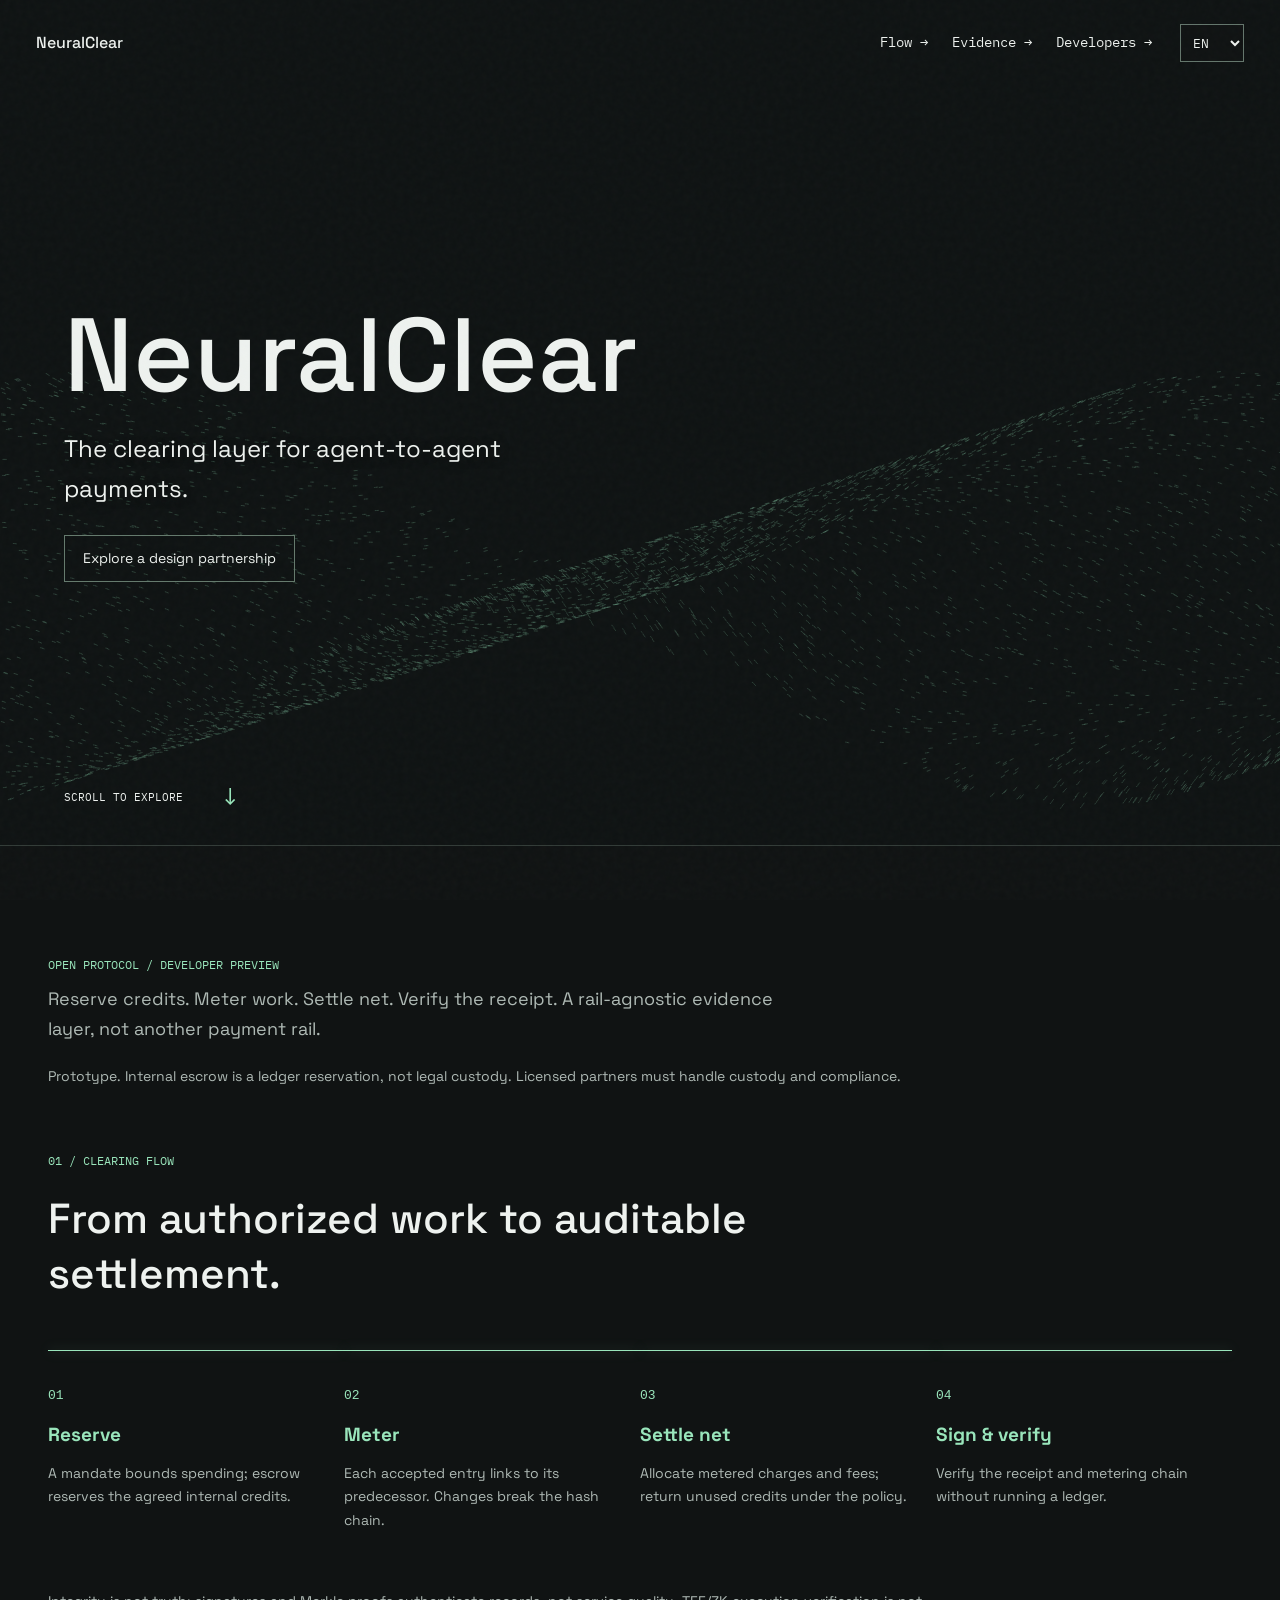
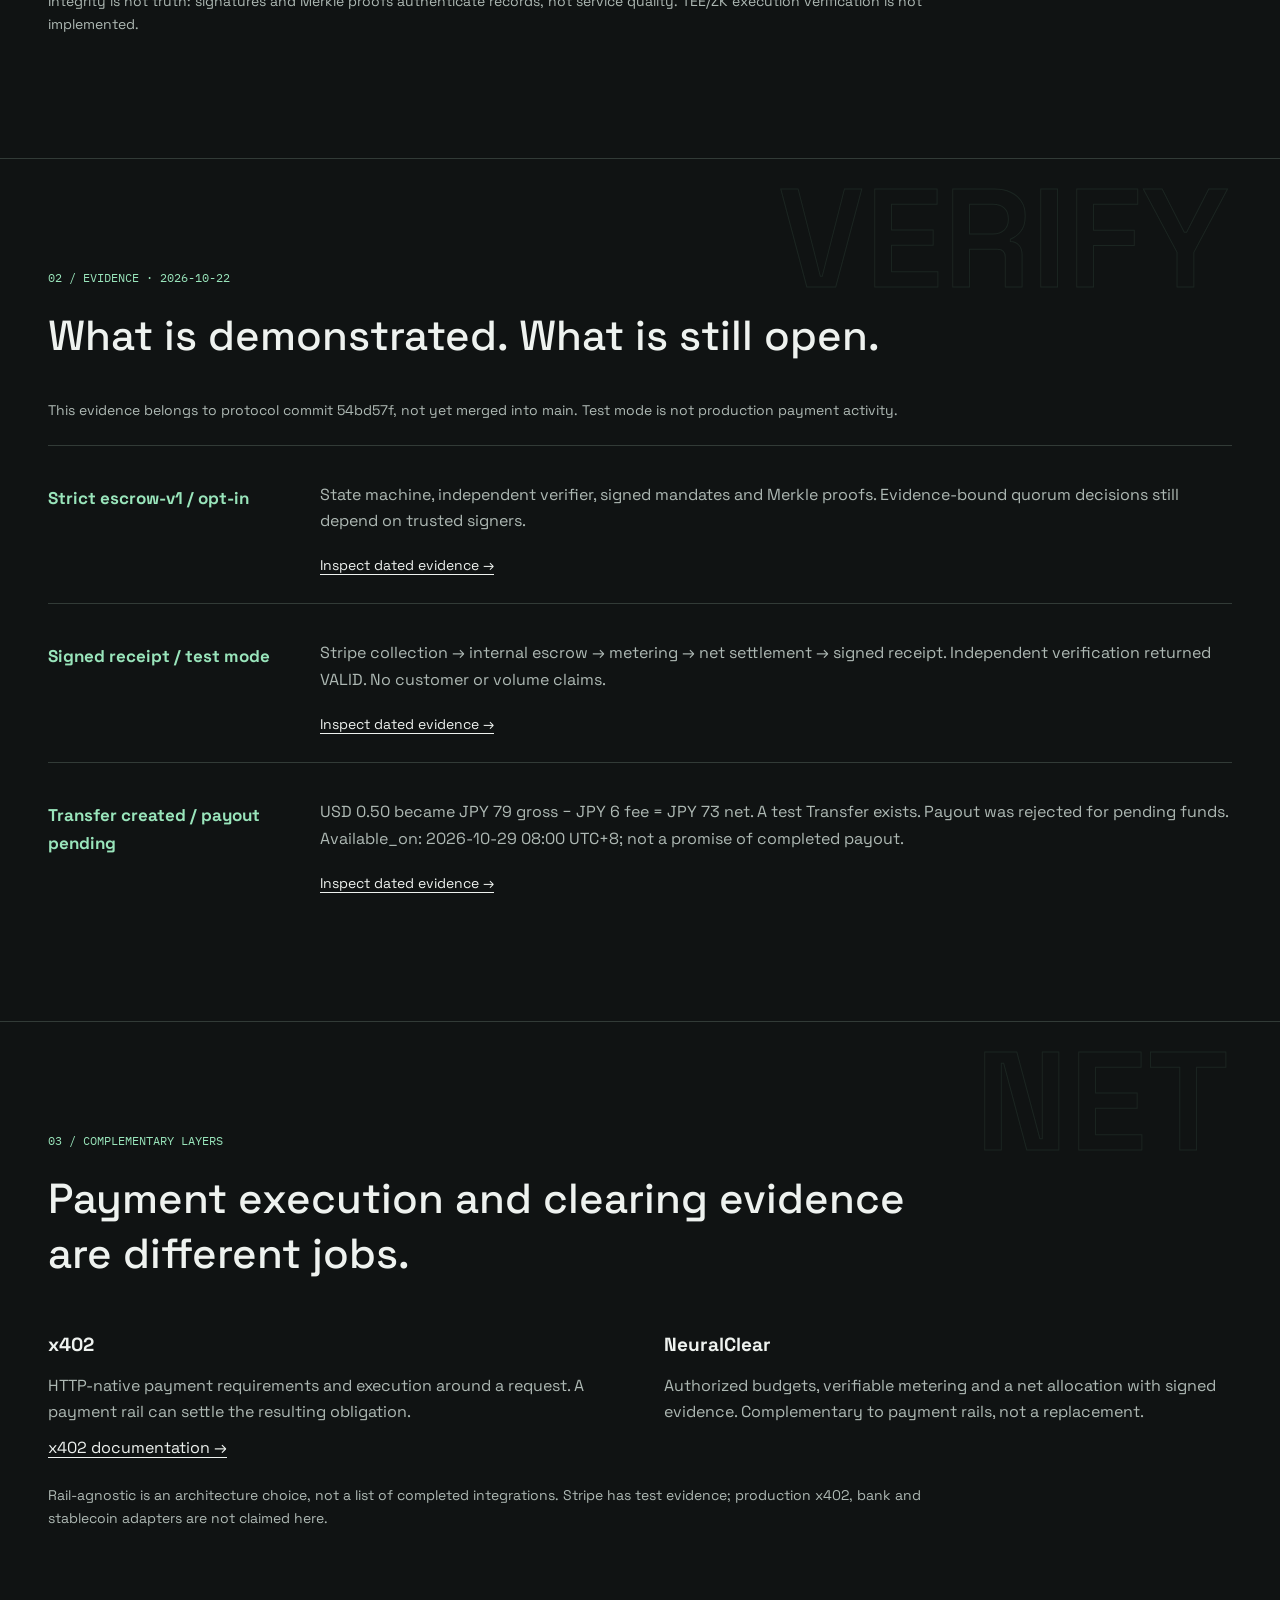
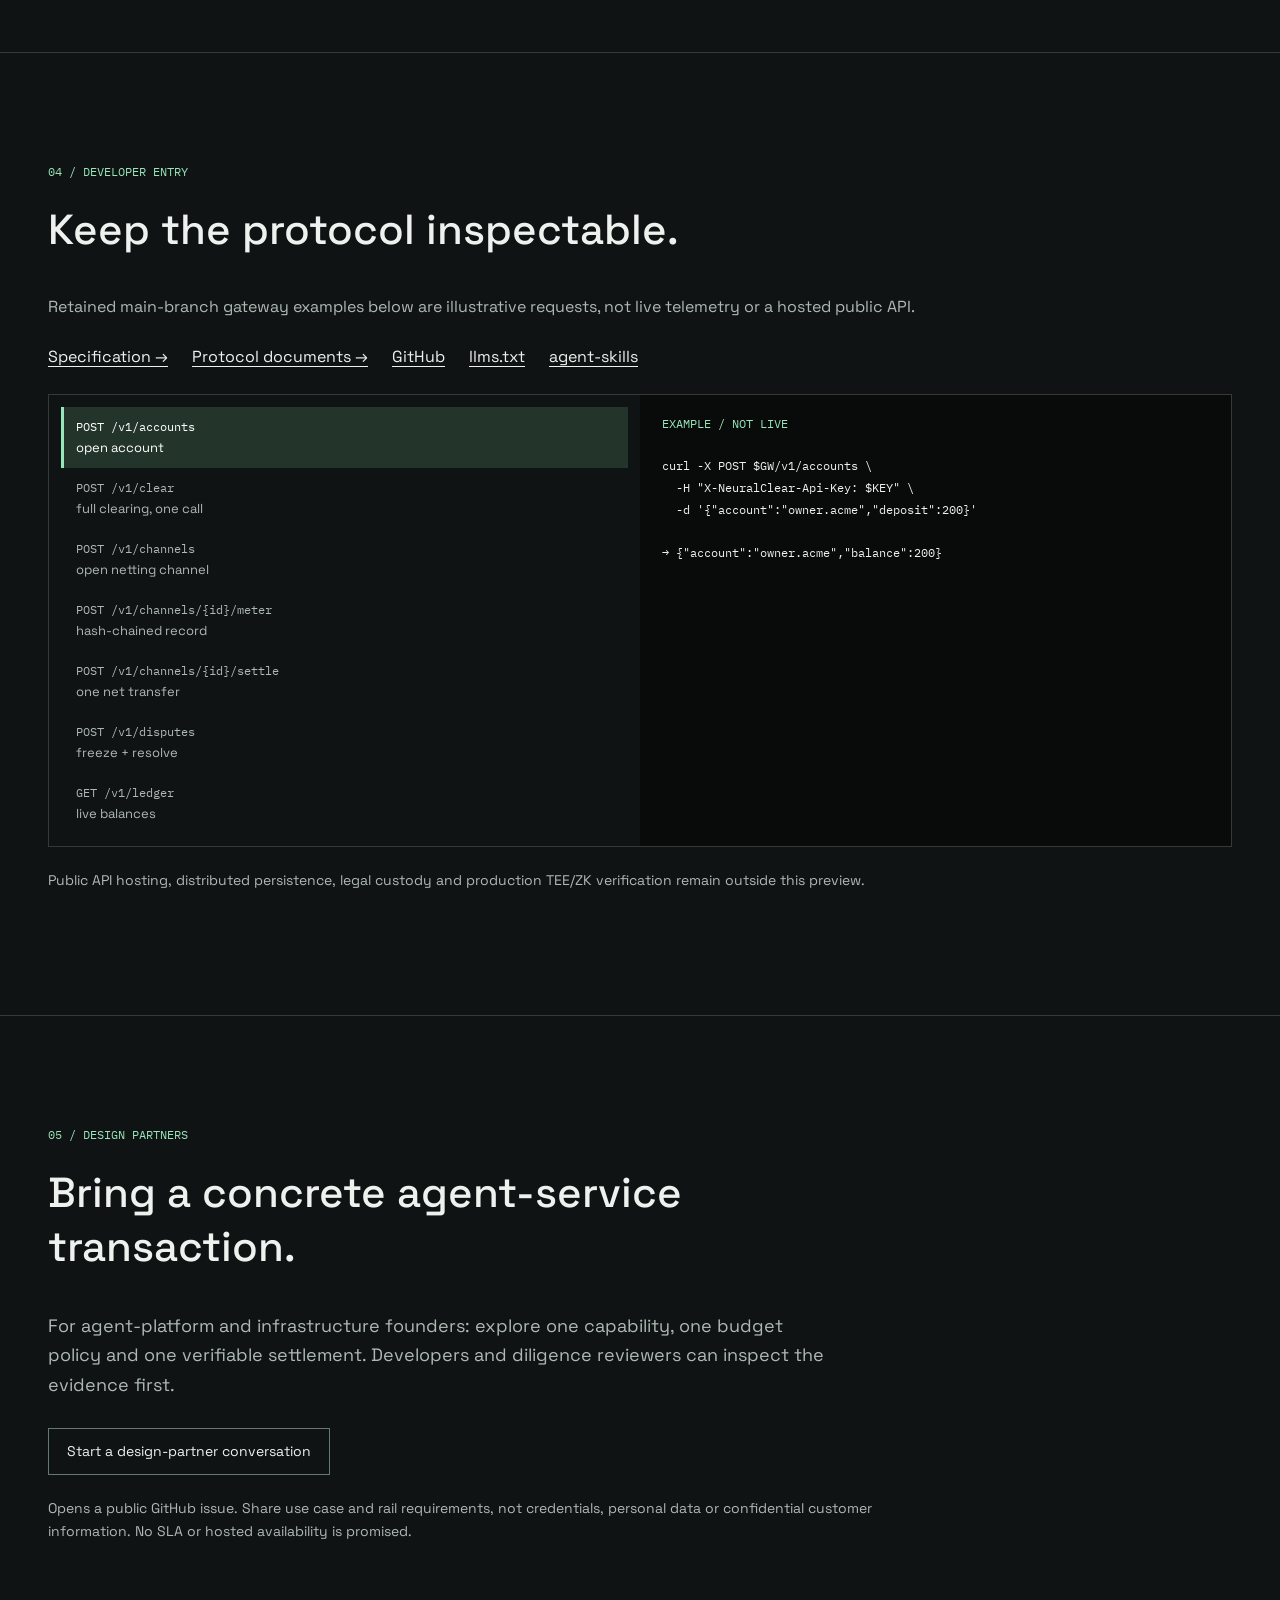
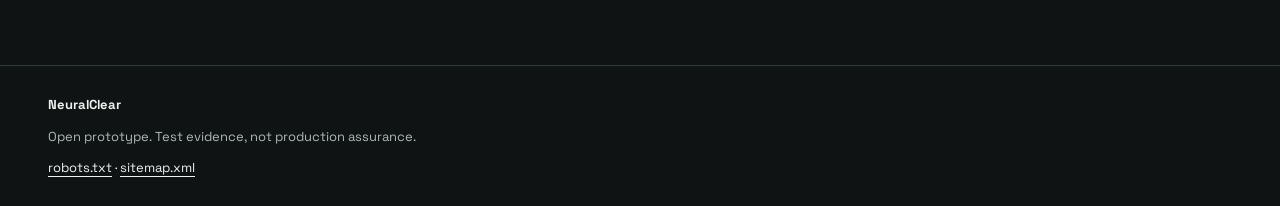
==== commit 868634ba: "Add immersive particle flow and progressive website interactions" ====
--- a/index.html
+++ b/index.html
@@ -10,6 +10,12 @@
     />
     <link rel="canonical" href="https://www.neuralclear.org/" />
     <link rel="icon" href="./favicon.ico" />
+    <link rel="preconnect" href="https://fonts.googleapis.com" />
+    <link rel="preconnect" href="https://fonts.gstatic.com" crossorigin />
+    <link
+      href="https://fonts.googleapis.com/css2?family=Space+Grotesk:wght@400;500;600&family=IBM+Plex+Mono:wght@400;500&display=swap"
+      rel="stylesheet"
+    />
     <link rel="stylesheet" href="./site.css" />
   </head>
   <body>
@@ -31,33 +37,34 @@
     </nav>
     <main>
       <section id="hero">
-        <div class="wrap">
-          <p data-i="s4" class="mk">OPEN PROTOCOL / DEVELOPER PREVIEW</p>
+        <canvas id="flow-field" aria-hidden="true"></canvas>
+        <div class="wrap">
           <h1>NeuralClear</h1>
           <p data-i="s5" class="lead">
             The clearing layer for agent-to-agent payments.
           </p>
+          <div class="ctas">
+            <a class="btn pri" href="#partners"
+              ><span data-i="s7">Explore a design partnership</span></a
+            >
+          </div>
+        </div>
+        <a class="scroll-cue" href="#loop"
+          ><span data-i="scroll">Scroll to explore</span
+          ><span aria-hidden="true">↓</span></a
+        >
+      </section>
+      <section class="sec" id="loop">
+        <div class="wrap">
+          <p data-i="s4" class="mk">OPEN PROTOCOL / DEVELOPER PREVIEW</p>
           <p data-i="s6" class="sub">
             Reserve credits. Meter work. Settle net. Verify the receipt. A
             rail-agnostic evidence layer, not another payment rail.
           </p>
-          <div class="ctas">
-            <a class="btn pri" href="#partners"
-              ><span data-i="s7">Explore a design partnership</span></a
-            ><a
-              class="btn"
-              href="https://github.com/Zihuatanejo63/neuralclear/blob/main/SPEC.md"
-              ><span data-i="s8">Read the specification</span></a
-            >
-          </div>
           <p data-i="s9" class="note">
             Prototype. Internal escrow is a ledger reservation, not legal
             custody. Licensed partners must handle custody and compliance.
           </p>
-        </div>
-      </section>
-      <section class="sec" id="loop">
-        <div class="wrap">
           <p data-i="s10" class="mk">01 / CLEARING FLOW</p>
           <h2 data-i="s11">From authorized work to auditable settlement.</h2>
           <div class="pipe">
@@ -97,6 +104,9 @@
         </div>
       </section>
       <section class="sec" id="stability">
+        <span class="outline-word" aria-hidden="true" data-i="verifyWord"
+          >VERIFY</span
+        >
         <div class="wrap">
           <p data-i="s21" class="mk">02 / EVIDENCE · 2026-10-22</p>
           <h2 data-i="s22">What is demonstrated. What is still open.</h2>
@@ -146,6 +156,9 @@
         </div>
       </section>
       <section class="sec" id="netting">
+        <span class="outline-word" aria-hidden="true" data-i="netWord"
+          >NET</span
+        >
         <div class="wrap">
           <p data-i="s33" class="mk">03 / COMPLEMENTARY LAYERS</p>
           <h2 data-i="s34">
@@ -198,8 +211,107 @@
             ><a href="./.well-known/agent-skills">agent-skills</a>
           </div>
           <div class="api">
-            <div class="eps" id="eplist"></div>
-            <pre class="eout" id="epcode" tabindex="0"></pre>
+            <div class="eps" id="eplist">
+              <details>
+                <summary>POST /v1/accounts</summary>
+                <pre class="eout">
+curl -X POST $GW/v1/accounts \
+  -H "X-NeuralClear-Api-Key: $KEY" \
+  -d '{"account":"owner.acme","deposit":200}'
+
+→ {"account":"owner.acme","balance":200}</pre
+                >
+              </details>
+              <details>
+                <summary>POST /v1/clear</summary>
+                <pre class="eout">
+curl -X POST $GW/v1/clear -d '{
+  "buyer_owner": "owner.acme",
+  "provider_url": "http://provider:8001",
+  "capability": "echo.text",
+  "payload": {"msg": "hi"}
+}'
+
+# gateway: quote → escrow hold → remote HTTP
+# execution → proof → release → signed receipt
+→ {"receipt_id":"rcpt_tx_…","amount":10,"fee":1}</pre
+                >
+              </details>
+              <details>
+                <summary>POST /v1/channels</summary>
+                <pre class="eout">
+curl -X POST $GW/v1/channels -d '{
+  "buyer":"owner.acme",
+  "provider":"agent.embedder",
+  "deposit":120}'
+
+→ {"channel_id":"chan_8f58…","spendable":117}</pre
+                >
+              </details>
+              <details>
+                <summary>POST /v1/channels/{id}/meter</summary>
+                <pre class="eout">
+curl -X POST $GW/v1/channels/chan_8f58…/meter -d '{
+  "capability":"embed.text",
+  "amount":1,
+  "payload_hash":"sha256:9f2c…"}'
+
+→ {"sequence":42,
+   "prev_hash":"d31b…",
+   "record_hash":"77af…"}</pre
+                >
+              </details>
+              <details>
+                <summary>POST /v1/channels/{id}/settle</summary>
+                <pre class="eout">
+curl -X POST $GW/v1/channels/chan_8f58…/settle
+
+→ {"tasks_metered":100,
+   "net_to_provider":100,
+   "refunded_to_buyer":17,
+   "protocol_fee":3,
+   "chain_head":"a90c…",
+   "signature":"hmac-sha256:…"}</pre
+                >
+              </details>
+              <details>
+                <summary>POST /v1/disputes</summary>
+                <pre class="eout">
+curl -X POST $GW/v1/disputes -d '{
+  "transaction_id":"tx_d4f0…",
+  "raised_by":"owner.acme",
+  "reason":"report never delivered"}'
+
+# resolutions: refund | slash | split | settle
+# refund moves money BACK — tested, not implied</pre
+                >
+              </details>
+              <details>
+                <summary>GET /v1/ledger</summary>
+                <pre class="eout">
+curl $GW/v1/ledger
+
+→ {"balances":{"owner.acme":356,
+     "agent.research_pro":40,
+     "agent.embedder":100},
+   "fee_pool":4,
+   "escrow_total":0,
+   "total_supply":500}</pre
+                >
+              </details>
+            </div>
+            <div class="output">
+              <p class="mk example-label" data-i="example">
+                EXAMPLE / NOT LIVE
+              </p>
+              <pre class="eout" id="epcode" tabindex="0">
+curl -X POST $GW/v1/accounts \
+  -H "X-NeuralClear-Api-Key: $KEY" \
+  -d '{"account":"owner.acme","deposit":200}'
+
+→ {"account":"owner.acme","balance":200}</pre
+              >
+            </div>
           </div>
           <p data-i="s44" class="note">
             Public API hosting, distributed persistence, legal custody and
--- a/site.css
+++ b/site.css
@@ -14,8 +14,9 @@
   background: var(--bg);
   color: var(--txt);
   font:
-    16px/1.65 Arial,
+    16px/1.65 "Space Grotesk",
     "PingFang SC",
+    "Microsoft YaHei",
     sans-serif;
 }
 a {
@@ -93,7 +94,8 @@
 }
 .mk {
   font:
-    12px/1.5 ui-monospace,
+    12px/1.5 "IBM Plex Mono",
+    ui-monospace,
     monospace;
   color: var(--cy);
 }
@@ -170,7 +172,7 @@
   color: var(--cy);
 }
 .evidence article:last-child h3 {
-  color: #ebc67b;
+  color: var(--cy);
 }
 .evidence p,
 .evidence a {
@@ -220,7 +222,7 @@
 .ep small {
   display: block;
   font:
-    13px Arial,
+    13px "Space Grotesk",
     sans-serif;
   margin-top: 5px;
 }
@@ -242,6 +244,357 @@
 #partners .btn {
   margin-top: 18px;
 }
+/* The document remains visible until enhancement succeeds. */
+html {
+  scroll-behavior: smooth;
+}
+body {
+  overflow-x: clip;
+}
+body::after {
+  content: "";
+  position: fixed;
+  inset: 0;
+  pointer-events: none;
+  z-index: 20;
+  opacity: 0.025;
+  background-image: url("data:image/svg+xml,%3Csvg viewBox='0 0 180 180' xmlns='http://www.w3.org/2000/svg'%3E%3Cfilter id='n'%3E%3CfeTurbulence type='fractalNoise' baseFrequency='.84' numOctaves='3' stitchTiles='stitch'/%3E%3C/filter%3E%3Cpath fill='%23fff' filter='url(%23n)' d='M0 0h180v180H0z'/%3E%3C/svg%3E");
+}
+nav {
+  position: absolute;
+  width: 100%;
+  background: transparent;
+  border: 0;
+  padding: 24px 36px;
+}
+.logo img {
+  display: none;
+}
+.logo b {
+  font-weight: 500;
+}
+.nl a,
+select,
+.ep,
+.eout,
+.scroll-cue {
+  font-family: "IBM Plex Mono", monospace;
+}
+select {
+  background: var(--bg);
+}
+#hero {
+  position: relative;
+  isolation: isolate;
+  min-height: 680px;
+  height: 94svh;
+  padding: 0;
+  display: flex;
+  align-items: flex-start;
+}
+#flow-field {
+  position: absolute;
+  inset: 0;
+  width: 100%;
+  height: 100%;
+  z-index: -1;
+  pointer-events: none;
+  opacity: 0.8;
+}
+#hero .wrap {
+  width: 100%;
+  max-width: 1440px;
+  padding: 140px 64px 100px;
+}
+h1 {
+  font-size: 104px;
+  font-weight: 500;
+  line-height: 1;
+  margin: 0 0 22px;
+}
+#hero .lead {
+  font-size: 24px;
+  max-width: 560px;
+  color: var(--txt);
+  text-shadow: 0 2px 10px var(--bg);
+}
+#hero .ctas {
+  margin: 26px 0 0;
+}
+.btn {
+  transition:
+    box-shadow 0.3s,
+    background 0.3s,
+    color 0.3s;
+}
+.pri {
+  background: transparent;
+  color: var(--txt);
+  border-color: #657a6d;
+}
+.pri:hover,
+.pri:focus-visible {
+  background: var(--cy);
+  color: var(--bg);
+  box-shadow: 0 0 30px #99e5bb22;
+}
+.scroll-cue {
+  position: absolute;
+  bottom: 28px;
+  left: 64px;
+  display: flex;
+  align-items: center;
+  gap: 40px;
+  text-decoration: none;
+  font-size: 11px;
+  text-transform: uppercase;
+}
+.scroll-cue span:last-child {
+  color: var(--cy);
+  font-size: 24px;
+}
+.wrap {
+  max-width: 1280px;
+  padding-left: 48px;
+  padding-right: 48px;
+}
+.sec {
+  position: relative;
+  isolation: isolate;
+  padding: 100px 0;
+}
+.outline-word {
+  position: absolute;
+  right: 4%;
+  top: 10px;
+  z-index: -1;
+  font-size: 140px;
+  line-height: 1;
+  font-weight: 600;
+  color: transparent;
+  -webkit-text-stroke: 1px #99e5bb16;
+  pointer-events: none;
+  user-select: none;
+}
+h2 {
+  font-size: 42px;
+  font-weight: 500;
+  max-width: 880px;
+  margin: 22px 0 36px;
+}
+.mk {
+  text-transform: uppercase;
+}
+#loop .sub {
+  max-width: 760px;
+}
+#loop .note + .mk {
+  margin-top: 64px;
+}
+.pipe {
+  gap: 0;
+  margin: 48px 0;
+}
+.ps {
+  position: relative;
+  padding: 30px 28px 0 0;
+  border-top: 1px solid var(--line);
+}
+.ps::after {
+  content: "";
+  position: absolute;
+  top: -1px;
+  left: 0;
+  width: 100%;
+  height: 1px;
+  background: var(--cy);
+  transform-origin: left;
+  transform: scaleX(0);
+  transition: transform 0.75s cubic-bezier(0.16, 1, 0.3, 1);
+  box-shadow: 0 0 12px #99e5bb66;
+}
+.ps.active::after {
+  transform: scaleX(1);
+}
+.ps h3,
+.ps p {
+  transition:
+    transform 0.65s,
+    opacity 0.65s;
+}
+.chain-ready .ps:not(.active) h3,
+.chain-ready .ps:not(.active) p {
+  opacity: 0.65;
+  transform: translateY(8px);
+}
+.ps.active h3 {
+  color: var(--cy);
+}
+.evidence article {
+  position: relative;
+  transition: border-color 0.35s;
+}
+.evidence article::after {
+  content: "";
+  position: absolute;
+  top: -1px;
+  left: 0;
+  height: 1px;
+  width: 100%;
+  background: var(--cy);
+  transform: scaleX(0);
+  transform-origin: left;
+  transition: transform 0.65s;
+}
+.evidence article:hover::after,
+.evidence article:focus-within::after {
+  transform: scaleX(1);
+}
+.reveal {
+  transition:
+    transform 0.8s cubic-bezier(0.16, 1, 0.3, 1),
+    opacity 0.8s,
+    filter 0.8s;
+}
+.reveal.pending {
+  opacity: 0.2;
+  transform: translateY(24px);
+  filter: blur(2px);
+}
+.reveal:focus-within {
+  opacity: 1;
+  transform: none;
+  filter: none;
+}
+.output {
+  min-width: 0;
+  background: #080b09;
+}
+.example-label {
+  padding: 20px 22px 0;
+  margin: 0;
+}
+.eout {
+  min-height: 330px;
+}
+.cursor-dot,
+.cursor-ring {
+  display: none;
+  position: fixed;
+  left: 0;
+  top: 0;
+  pointer-events: none;
+  z-index: 100;
+  border-radius: 50%;
+}
+@media (pointer: fine) and (min-width: 769px) and (prefers-reduced-motion: no-preference) {
+  .cursor-on,
+  .cursor-on a,
+  .cursor-on button,
+  .cursor-on select {
+    cursor: none;
+  }
+  .cursor-on .cursor-dot,
+  .cursor-on .cursor-ring {
+    display: block;
+  }
+  .cursor-dot {
+    width: 4px;
+    height: 4px;
+    background: var(--cy);
+  }
+  .cursor-ring {
+    width: 30px;
+    height: 30px;
+    border: 1px solid #99e5bb99;
+    transition:
+      width 0.2s,
+      height 0.2s,
+      margin 0.2s;
+  }
+  .cursor-over .cursor-ring {
+    width: 48px;
+    height: 48px;
+    margin: -9px;
+  }
+}
+@media (max-width: 1100px) {
+  h1 {
+    font-size: 80px;
+  }
+}
+@media (max-width: 768px) {
+  #hero {
+    height: 94svh;
+    min-height: 620px;
+  }
+  #hero .wrap {
+    padding: 132px 24px 100px;
+  }
+  h1 {
+    font-size: 51.2px;
+  }
+  #hero .lead {
+    font-size: 21px;
+    max-width: 320px;
+  }
+  .scroll-cue {
+    left: 24px;
+  }
+  .sec {
+    padding: 64px 0;
+  }
+  .outline-word {
+    display: none;
+  }
+  h2 {
+    font-size: 30px;
+  }
+  .pipe {
+    grid-template-columns: 1fr;
+  }
+  .ps {
+    padding: 22px 0 28px 28px;
+    border-top: 0;
+    border-left: 1px solid var(--line);
+  }
+  .ps::after {
+    top: 0;
+    left: -1px;
+    width: 1px;
+    height: 100%;
+    transform: scaleY(0);
+    transform-origin: top;
+  }
+  .ps.active::after {
+    transform: scaleY(1);
+  }
+  .cursor-dot,
+  .cursor-ring {
+    display: none !important;
+  }
+}
+@media (prefers-reduced-motion: reduce) {
+  html {
+    scroll-behavior: auto;
+  }
+  *,
+  *::before,
+  *::after {
+    transition: none !important;
+    animation: none !important;
+  }
+  .reveal.pending,
+  .chain-ready .ps:not(.active) h3,
+  .chain-ready .ps:not(.active) p {
+    opacity: 1;
+    transform: none;
+    filter: none;
+  }
+  .ps::after {
+    transform: none;
+  }
+}
 @media (max-width: 700px) {
   nav {
     padding: 12px 18px;
@@ -260,7 +613,7 @@
     padding-top: 38px;
   }
   h1 {
-    font-size: 40px;
+    font-size: 51.2px;
   }
   .lead {
     font-size: 23px;
@@ -269,7 +622,7 @@
     font-size: 25px;
   }
   .pipe {
-    grid-template-columns: 1fr 1fr;
+    grid-template-columns: 1fr;
     gap: 24px;
   }
   .evidence article,
@@ -288,3 +641,16 @@
     overflow-wrap: anywhere;
   }
 }
+@media (max-width: 360px) {
+  h1 {
+    font-size: 44px;
+  }
+}
+summary {
+  cursor: pointer;
+  font:
+    12px/1.7 "IBM Plex Mono",
+    monospace;
+  padding: 14px 8px;
+  overflow-wrap: anywhere;
+}
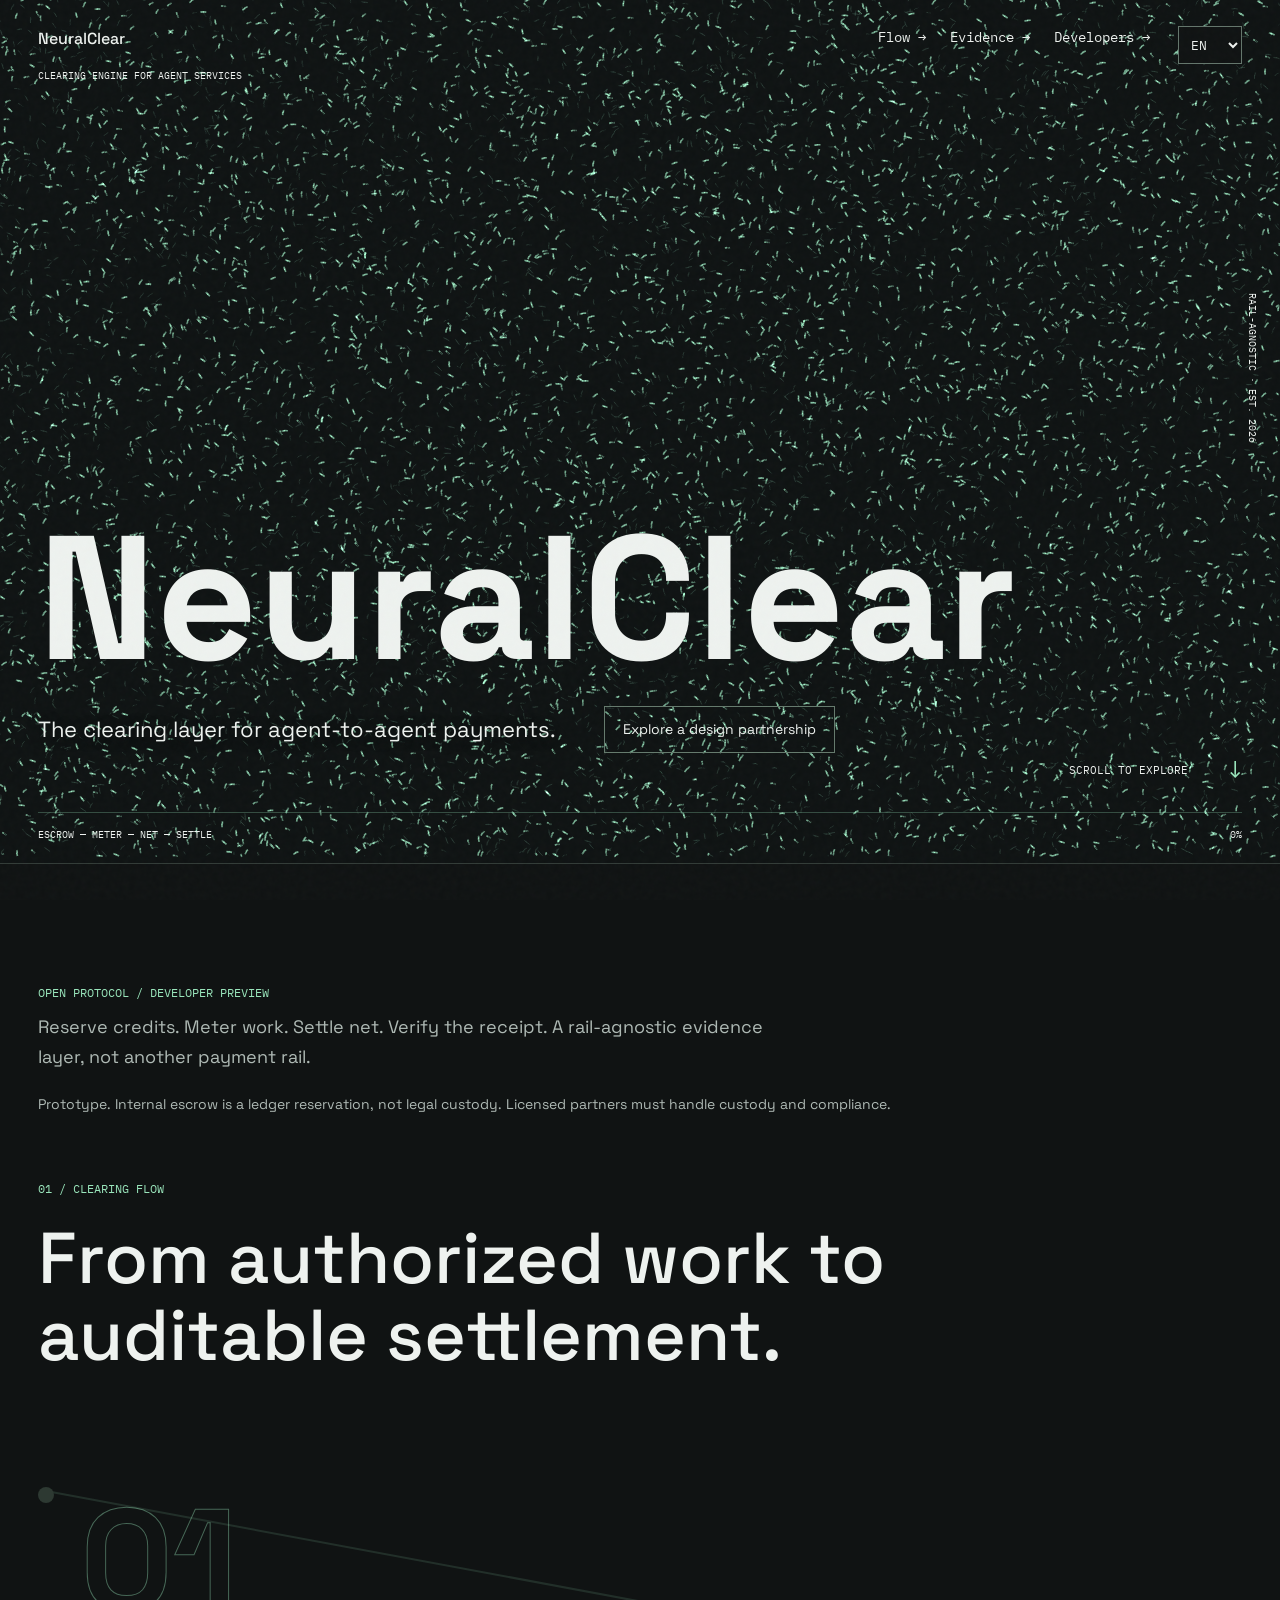
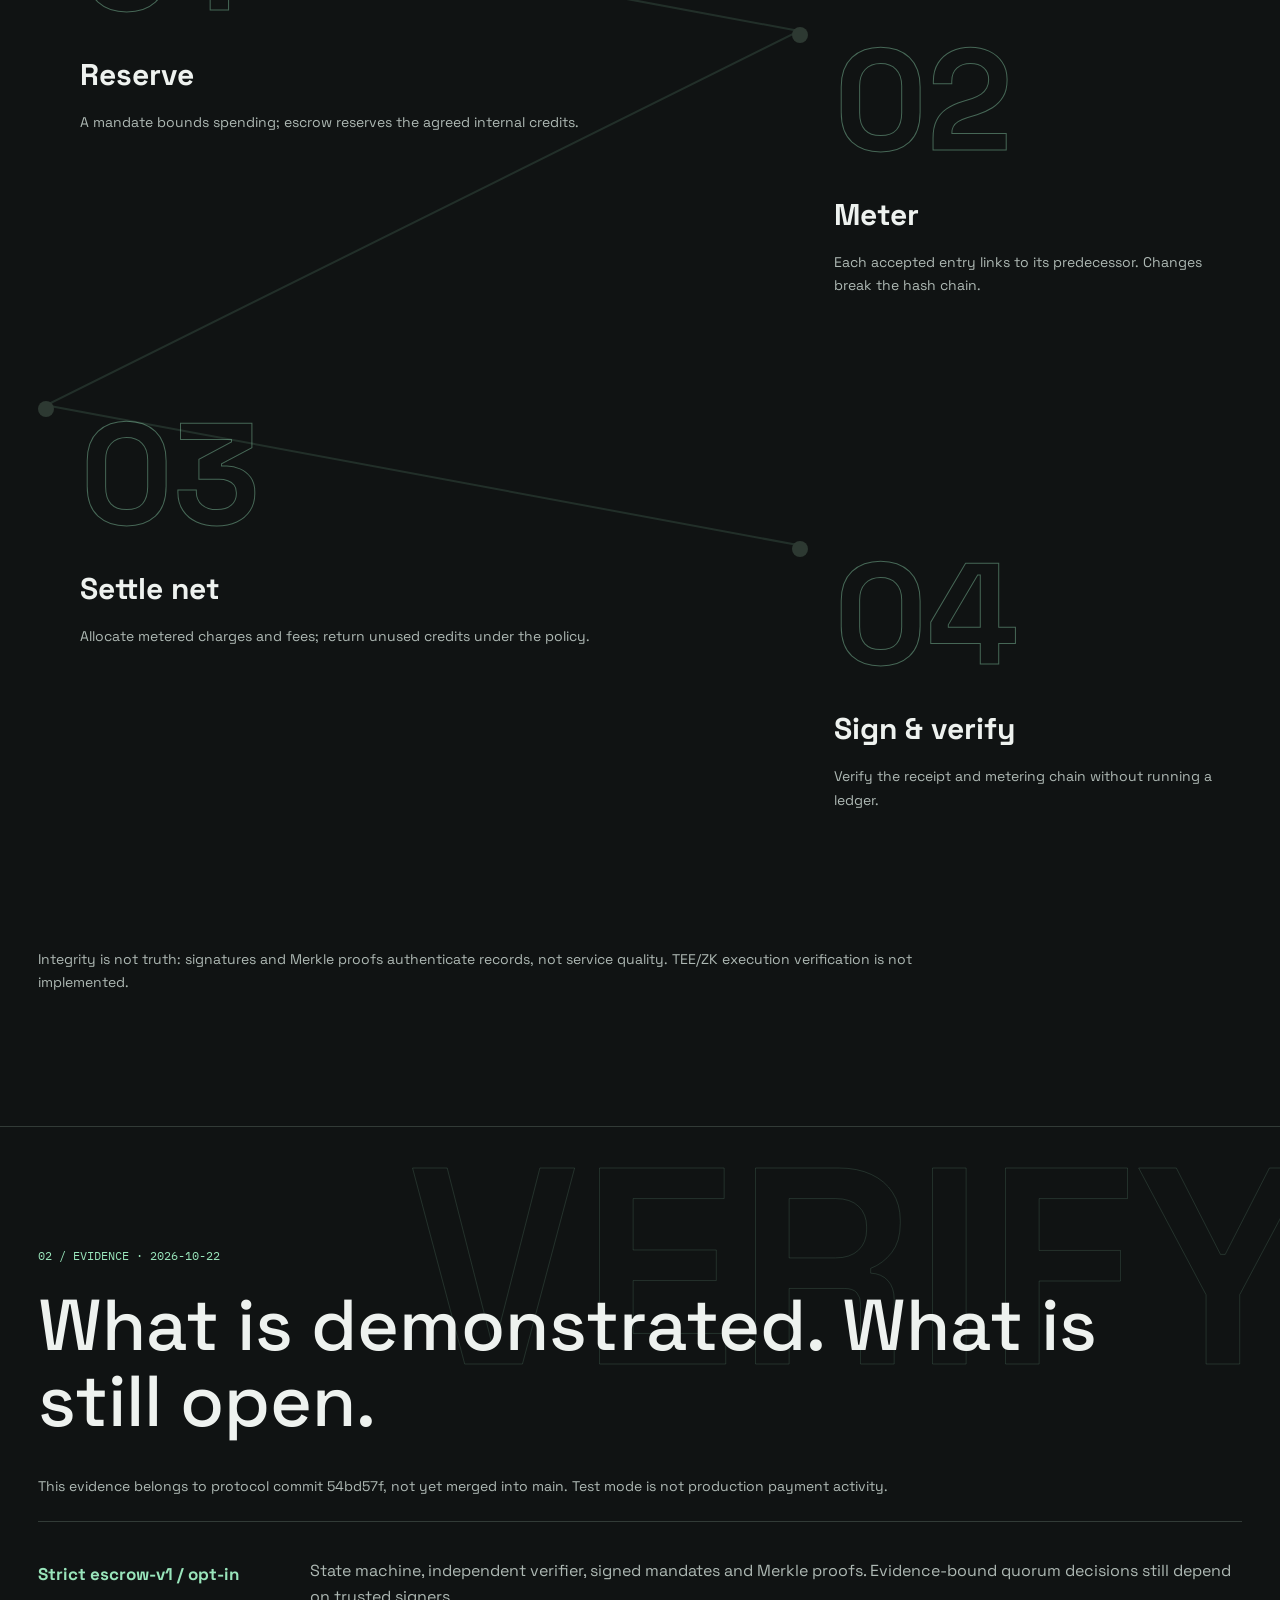
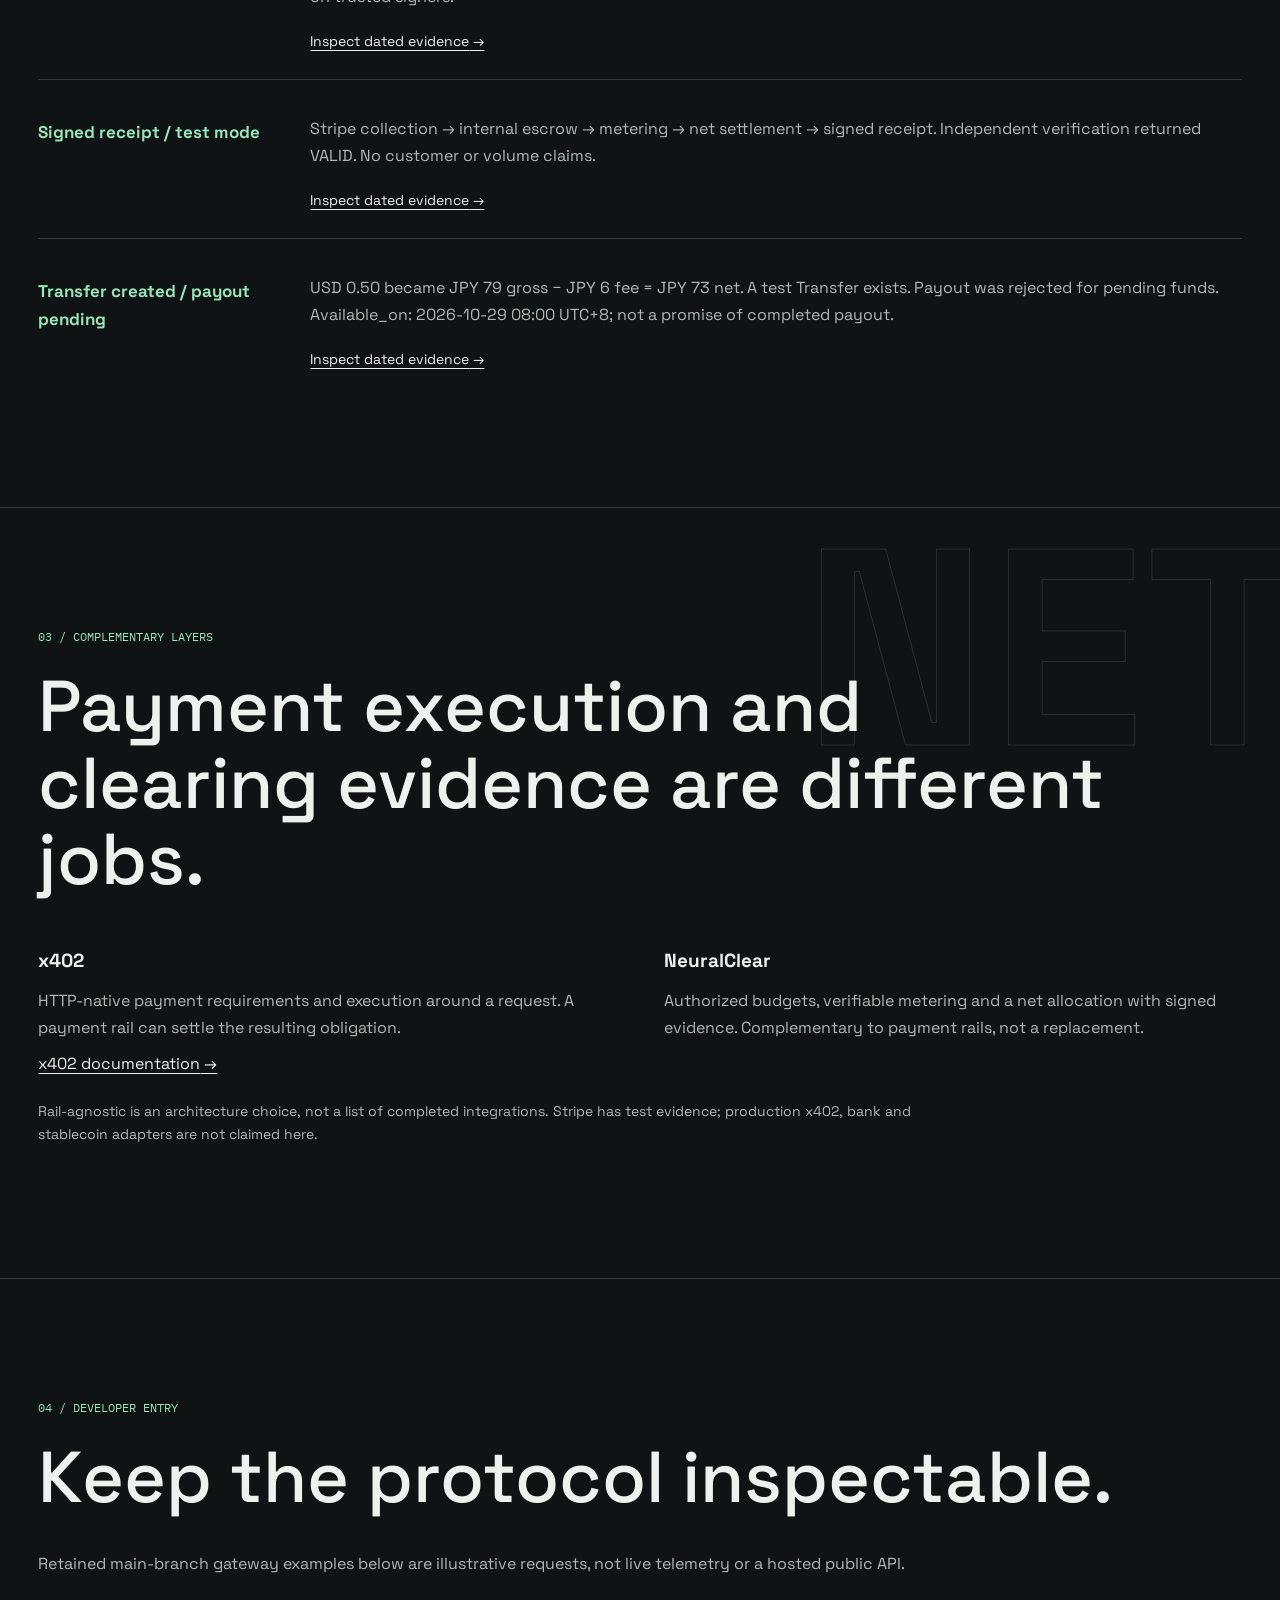
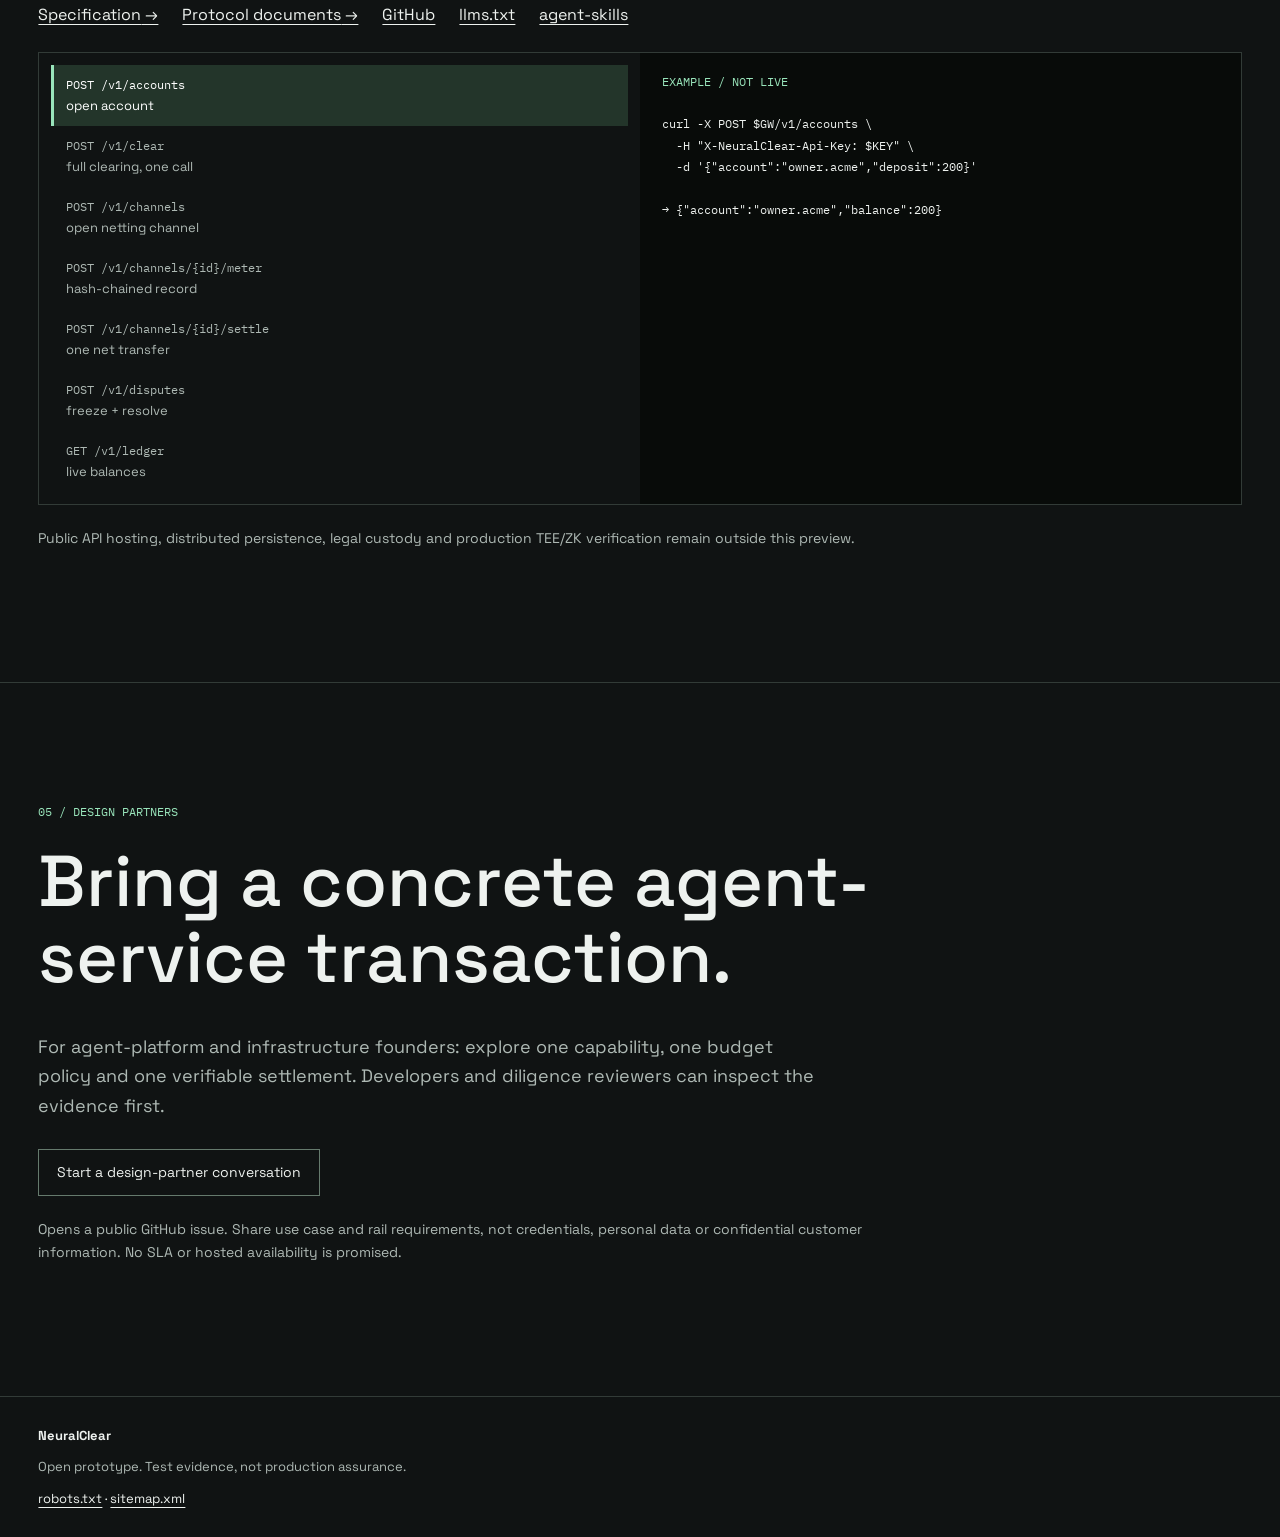
==== commit f608a72f: "Rework immersive hero with full-viewport flow and scroll chain" ====
--- a/index.html
+++ b/index.html
@@ -13,7 +13,7 @@
     <link rel="preconnect" href="https://fonts.googleapis.com" />
     <link rel="preconnect" href="https://fonts.gstatic.com" crossorigin />
     <link
-      href="https://fonts.googleapis.com/css2?family=Space+Grotesk:wght@400;500;600&family=IBM+Plex+Mono:wght@400;500&display=swap"
+      href="https://fonts.googleapis.com/css2?family=Space+Grotesk:wght@400;500;600;700&family=IBM+Plex+Mono:wght@400;500&display=swap"
       rel="stylesheet"
     />
     <link rel="stylesheet" href="./site.css" />
@@ -23,7 +23,7 @@
       <a class="logo" href="#hero"
         ><img src="./favicon-32x32.png" width="24" height="24" alt="" /><b
           >NeuralClear</b
-        ></a
+        ><small data-i="engine">CLEARING ENGINE FOR AGENT SERVICES</small></a
       >
       <div class="nl">
         <a href="#loop"><span data-i="s1">Flow</span> →</a
@@ -39,15 +39,22 @@
       <section id="hero">
         <canvas id="flow-field" aria-hidden="true"></canvas>
         <div class="wrap">
-          <h1>NeuralClear</h1>
-          <p data-i="s5" class="lead">
-            The clearing layer for agent-to-agent payments.
-          </p>
-          <div class="ctas">
-            <a class="btn pri" href="#partners"
-              ><span data-i="s7">Explore a design partnership</span></a
-            >
-          </div>
+          <h1><span>NeuralClear</span></h1>
+          <div class="hero-action">
+            <p data-i="s5" class="lead">
+              The clearing layer for agent-to-agent payments.
+            </p>
+            <div class="ctas">
+              <a class="btn pri" href="#partners"
+                ><span data-i="s7">Explore a design partnership</span></a
+              >
+            </div>
+          </div>
+        </div>
+        <span class="edge-meta" data-i="rail">RAIL-AGNOSTIC · EST. 2026</span>
+        <div class="hero-foot">
+          <span data-i="sequence">ESCROW — METER — NET — SETTLE</span
+          ><span id="scroll-progress" aria-hidden="true">0%</span>
         </div>
         <a class="scroll-cue" href="#loop"
           ><span data-i="scroll">Scroll to explore</span
@@ -68,6 +75,10 @@
           <p data-i="s10" class="mk">01 / CLEARING FLOW</p>
           <h2 data-i="s11">From authorized work to auditable settlement.</h2>
           <div class="pipe">
+            <svg class="flow-chain" aria-hidden="true">
+              <path class="chain-base" />
+              <path class="chain-lit" />
+            </svg>
             <article class="ps">
               <h3 data-i="s12">Reserve</h3>
               <p data-i="s13">
--- a/site.css
+++ b/site.css
@@ -654,3 +654,330 @@
   padding: 14px 8px;
   overflow-wrap: anywhere;
 }
+
+/* Full-viewport scene, with fixed type scales at explicit breakpoints. */
+.wrap {
+  width: 94%;
+  max-width: 1560px;
+  padding: 0;
+}
+nav {
+  padding: 26px 3%;
+  align-items: flex-start;
+}
+.logo {
+  position: relative;
+  flex-wrap: wrap;
+  max-width: 360px;
+}
+.logo small {
+  display: block;
+  flex-basis: 100%;
+  font:
+    10px/1.5 "IBM Plex Mono",
+    monospace;
+  margin-top: 6px;
+}
+#hero {
+  height: 96svh;
+  min-height: 720px;
+  padding: 0;
+  align-items: flex-end;
+}
+#flow-field {
+  opacity: 1;
+}
+#hero .wrap {
+  width: 94%;
+  max-width: 1560px;
+  padding: 0 0 110px;
+  margin: 0 auto;
+  position: relative;
+}
+#hero h1 {
+  font-size: 176px;
+  font-weight: 700;
+  line-height: 0.95;
+  margin: 0 0 24px;
+  overflow: hidden;
+  letter-spacing: 0;
+}
+#hero h1 span {
+  display: block;
+  animation: title-in 1.1s cubic-bezier(0.16, 1, 0.3, 1) both;
+}
+@keyframes title-in {
+  from {
+    transform: translateY(110%);
+    clip-path: inset(100% 0 0);
+  }
+  to {
+    transform: none;
+    clip-path: inset(0);
+  }
+}
+.hero-action {
+  display: flex;
+  align-items: center;
+  gap: 48px;
+}
+#hero .lead {
+  font-size: 22px;
+  max-width: 530px;
+  margin: 0;
+  text-shadow: 0 2px 12px #101313;
+}
+#hero .ctas {
+  margin: 0;
+}
+.hero-foot {
+  position: absolute;
+  left: 3%;
+  right: 3%;
+  bottom: 20px;
+  display: flex;
+  justify-content: space-between;
+  border-top: 1px solid #99e5bb45;
+  padding-top: 14px;
+  font:
+    10px/1.6 "IBM Plex Mono",
+    monospace;
+}
+.edge-meta {
+  position: absolute;
+  right: 20px;
+  top: 34%;
+  writing-mode: vertical-rl;
+  font:
+    10px/1.6 "IBM Plex Mono",
+    monospace;
+}
+.scroll-cue {
+  left: auto;
+  right: 3%;
+  bottom: 73px;
+}
+.sec {
+  padding: 110px 0;
+  overflow: hidden;
+}
+h2 {
+  font-size: 72px;
+  line-height: 1.06;
+  max-width: 1080px;
+}
+.outline-word {
+  font-size: 280px;
+  top: 0;
+  right: -30px;
+  -webkit-text-stroke: 1px rgba(153, 229, 187, 0.14);
+  opacity: 1;
+}
+.pipe {
+  position: relative;
+  display: grid;
+  grid-template-columns: 1.15fr 0.85fr;
+  gap: 40px 12%;
+  padding: 50px 0 40px;
+}
+.ps {
+  position: relative;
+  border: 0;
+  padding: 25px 24px 38px 42px;
+  min-height: 260px;
+}
+.ps:nth-of-type(even) {
+  margin-top: 140px;
+}
+.ps::before {
+  font:
+    700 144px/0.9 "Space Grotesk",
+    sans-serif;
+  color: transparent;
+  -webkit-text-stroke: 1px #99e5bb66;
+  display: block;
+  margin-bottom: 24px;
+}
+.ps::after {
+  top: 16px;
+  left: 0;
+  width: 16px;
+  height: 16px;
+  border-radius: 50%;
+  transform: none;
+  background: #2d3932;
+  box-shadow: none;
+}
+.ps.active::after {
+  background: #99e5bb;
+  box-shadow: 0 0 22px #99e5bb;
+  transform: none;
+}
+.ps h3 {
+  font-size: 30px;
+}
+.ps.active h3 {
+  color: #99e5bb;
+}
+.flow-chain {
+  position: absolute;
+  inset: 0;
+  width: 100%;
+  height: 100%;
+  pointer-events: none;
+  overflow: visible;
+}
+.flow-chain path {
+  fill: none;
+  stroke-width: 2;
+}
+.chain-base {
+  stroke: #99e5bb22;
+}
+.chain-lit {
+  stroke: #99e5bb;
+  filter: drop-shadow(0 0 5px #99e5bb);
+}
+.reveal {
+  transition:
+    opacity 0.9s cubic-bezier(0.16, 1, 0.3, 1),
+    transform 0.9s cubic-bezier(0.16, 1, 0.3, 1),
+    filter 0.9s cubic-bezier(0.16, 1, 0.3, 1);
+}
+.reveal.pending {
+  opacity: 0;
+  transform: translateY(40px);
+  filter: blur(8px);
+}
+.cursor-ring {
+  width: 36px;
+  height: 36px;
+  mix-blend-mode: difference;
+}
+.cursor-over .cursor-ring {
+  width: 54px;
+  height: 54px;
+  margin: -9px;
+}
+@media (min-width: 1600px) {
+  #hero h1 {
+    font-size: 192px;
+  }
+  .outline-word {
+    font-size: 340px;
+  }
+}
+@media (max-width: 1200px) {
+  #hero h1 {
+    font-size: 136px;
+  }
+  h2 {
+    font-size: 60px;
+  }
+  .hero-action {
+    gap: 24px;
+  }
+}
+@media (max-width: 900px) {
+  #hero h1 {
+    font-size: 104px;
+  }
+  h2 {
+    font-size: 48px;
+  }
+  .hero-action {
+    align-items: flex-start;
+    flex-direction: column;
+  }
+}
+@media (max-width: 768px) {
+  nav {
+    padding: 20px 5%;
+  }
+  .logo {
+    max-width: 265px;
+  }
+  .logo small {
+    font-size: 8px;
+  }
+  .wrap,
+  #hero .wrap {
+    width: 90%;
+  }
+  #hero {
+    height: 96svh;
+    min-height: 700px;
+  }
+  #hero .wrap {
+    padding-bottom: 150px;
+  }
+  #hero h1 {
+    font-size: 64px;
+    overflow: visible;
+    overflow-wrap: normal;
+  }
+  #hero .lead {
+    font-size: 20px;
+  }
+  .hero-action {
+    gap: 24px;
+  }
+  .edge-meta {
+    right: 10px;
+    top: 27%;
+    font-size: 8px;
+  }
+  .hero-foot {
+    left: 5%;
+    right: 5%;
+    font-size: 8px;
+  }
+  .scroll-cue {
+    right: 5%;
+    bottom: 73px;
+  }
+  .sec {
+    padding: 72px 0;
+  }
+  h2 {
+    font-size: 42px;
+  }
+  .pipe {
+    display: block;
+    padding-top: 28px;
+  }
+  .ps {
+    min-height: 0;
+    padding: 24px 0 48px 32px;
+  }
+  .ps:nth-of-type(even) {
+    margin-top: 0;
+  }
+  .ps::before {
+    font-size: 128px;
+  }
+  .ps h3 {
+    font-size: 28px;
+  }
+  .outline-word {
+    display: none;
+  }
+}
+@media (max-width: 380px) {
+  #hero h1 {
+    font-size: 56px;
+  }
+  .logo small {
+    max-width: 210px;
+  }
+}
+@media (prefers-reduced-motion: reduce) {
+  .reveal.pending {
+    opacity: 1;
+    transform: none;
+    filter: none;
+  }
+  #hero h1 span {
+    animation: none;
+  }
+}
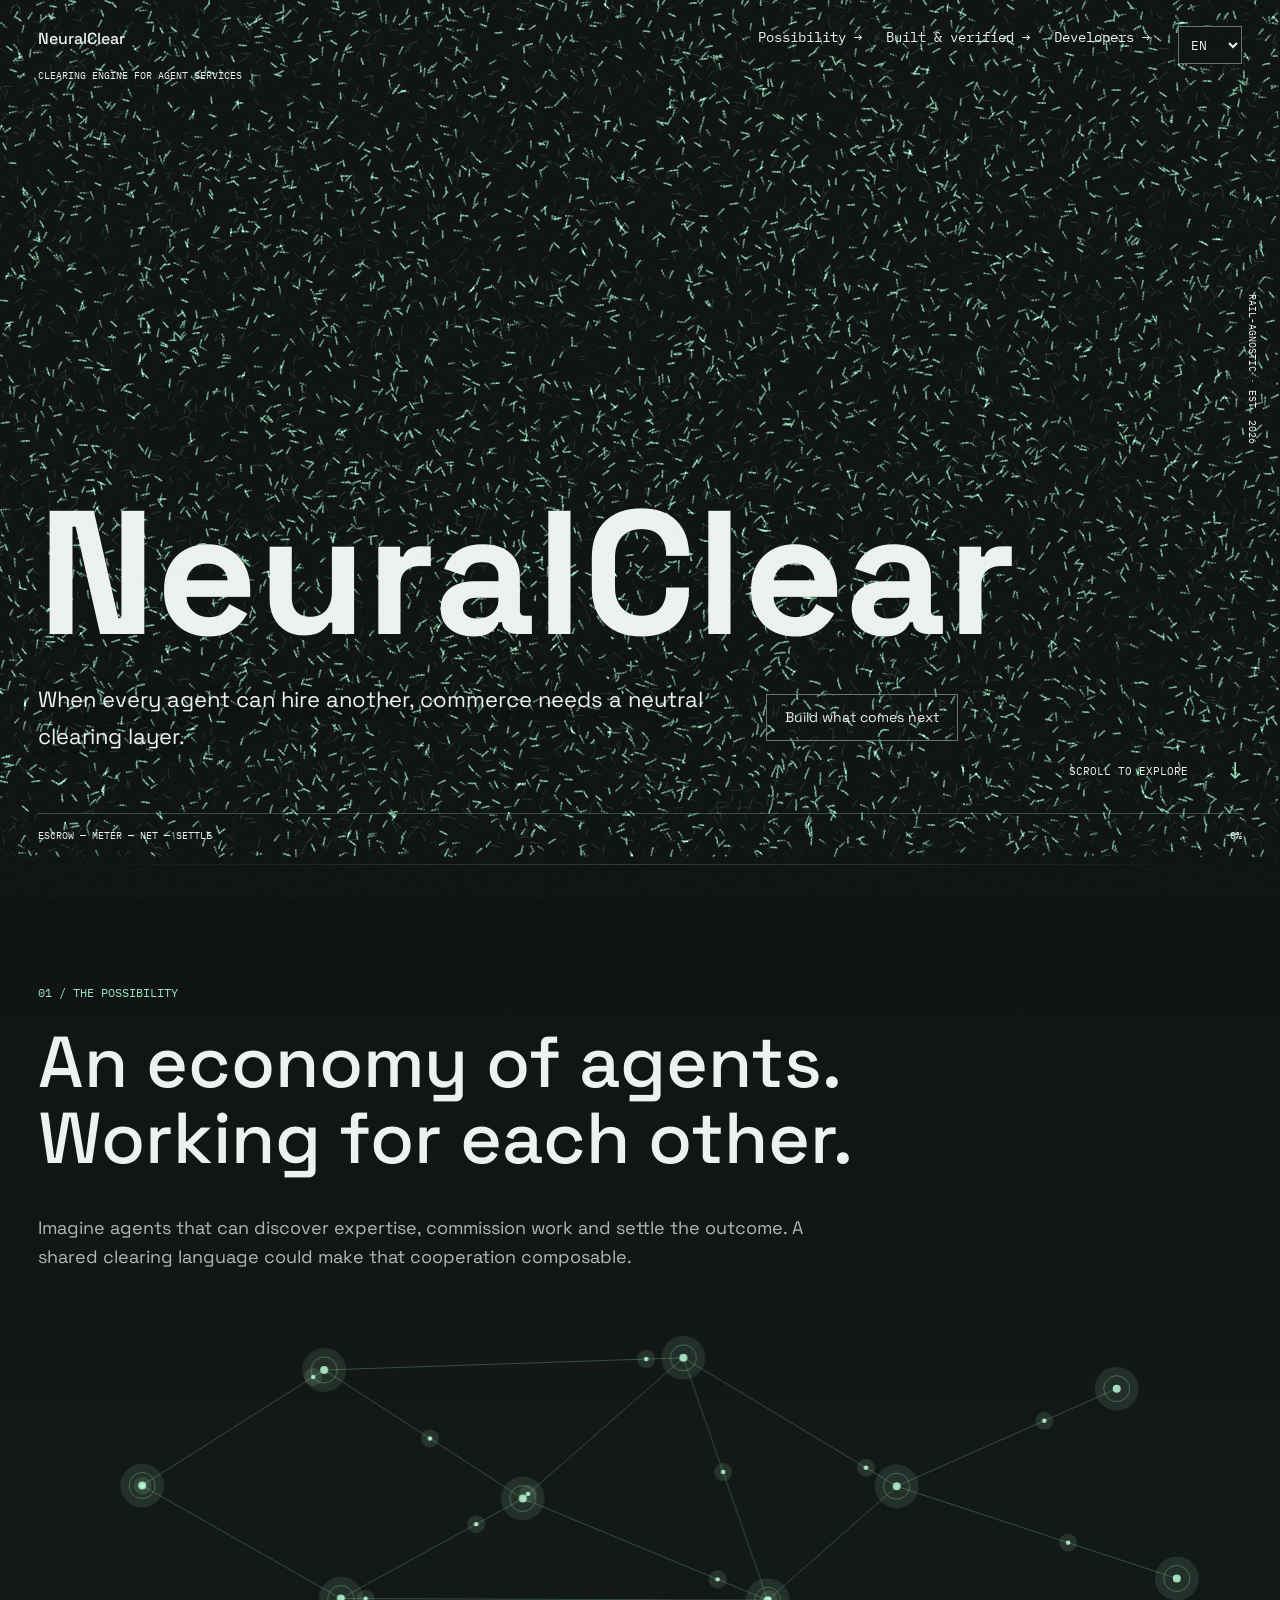
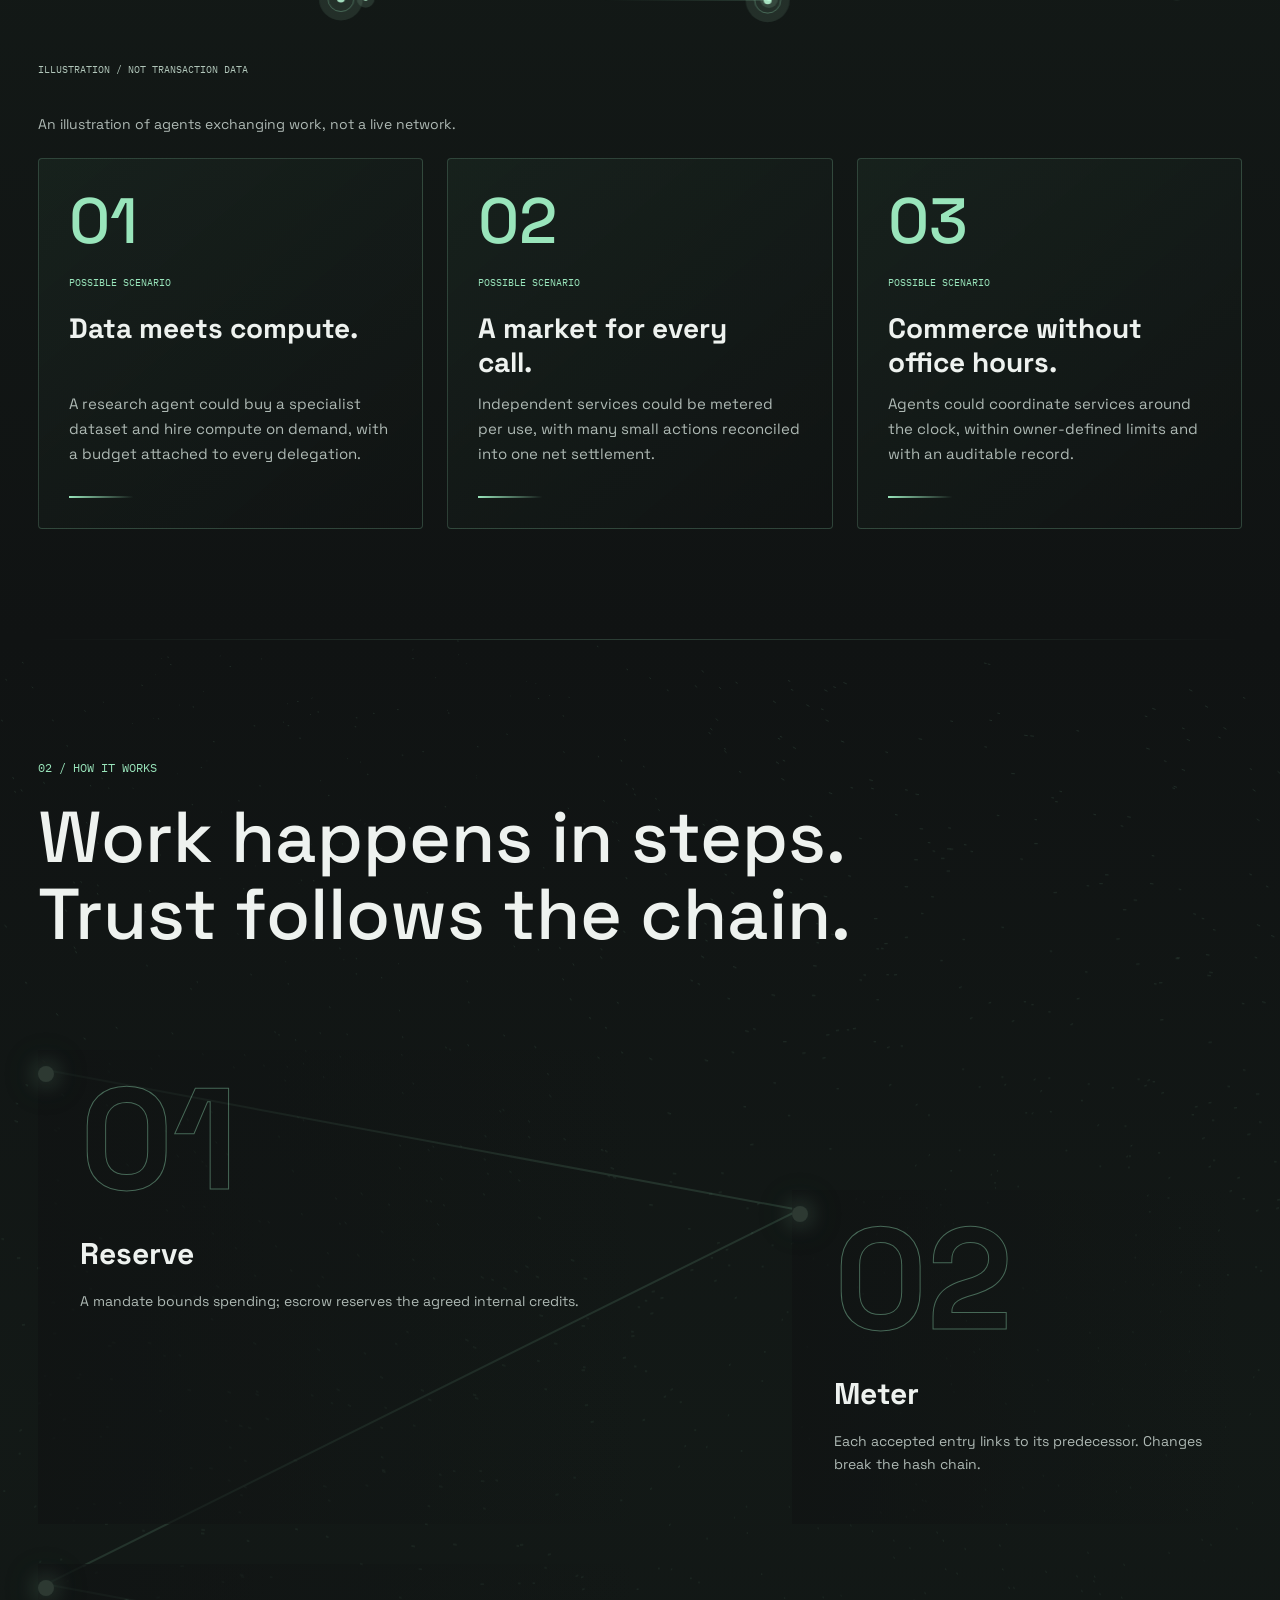
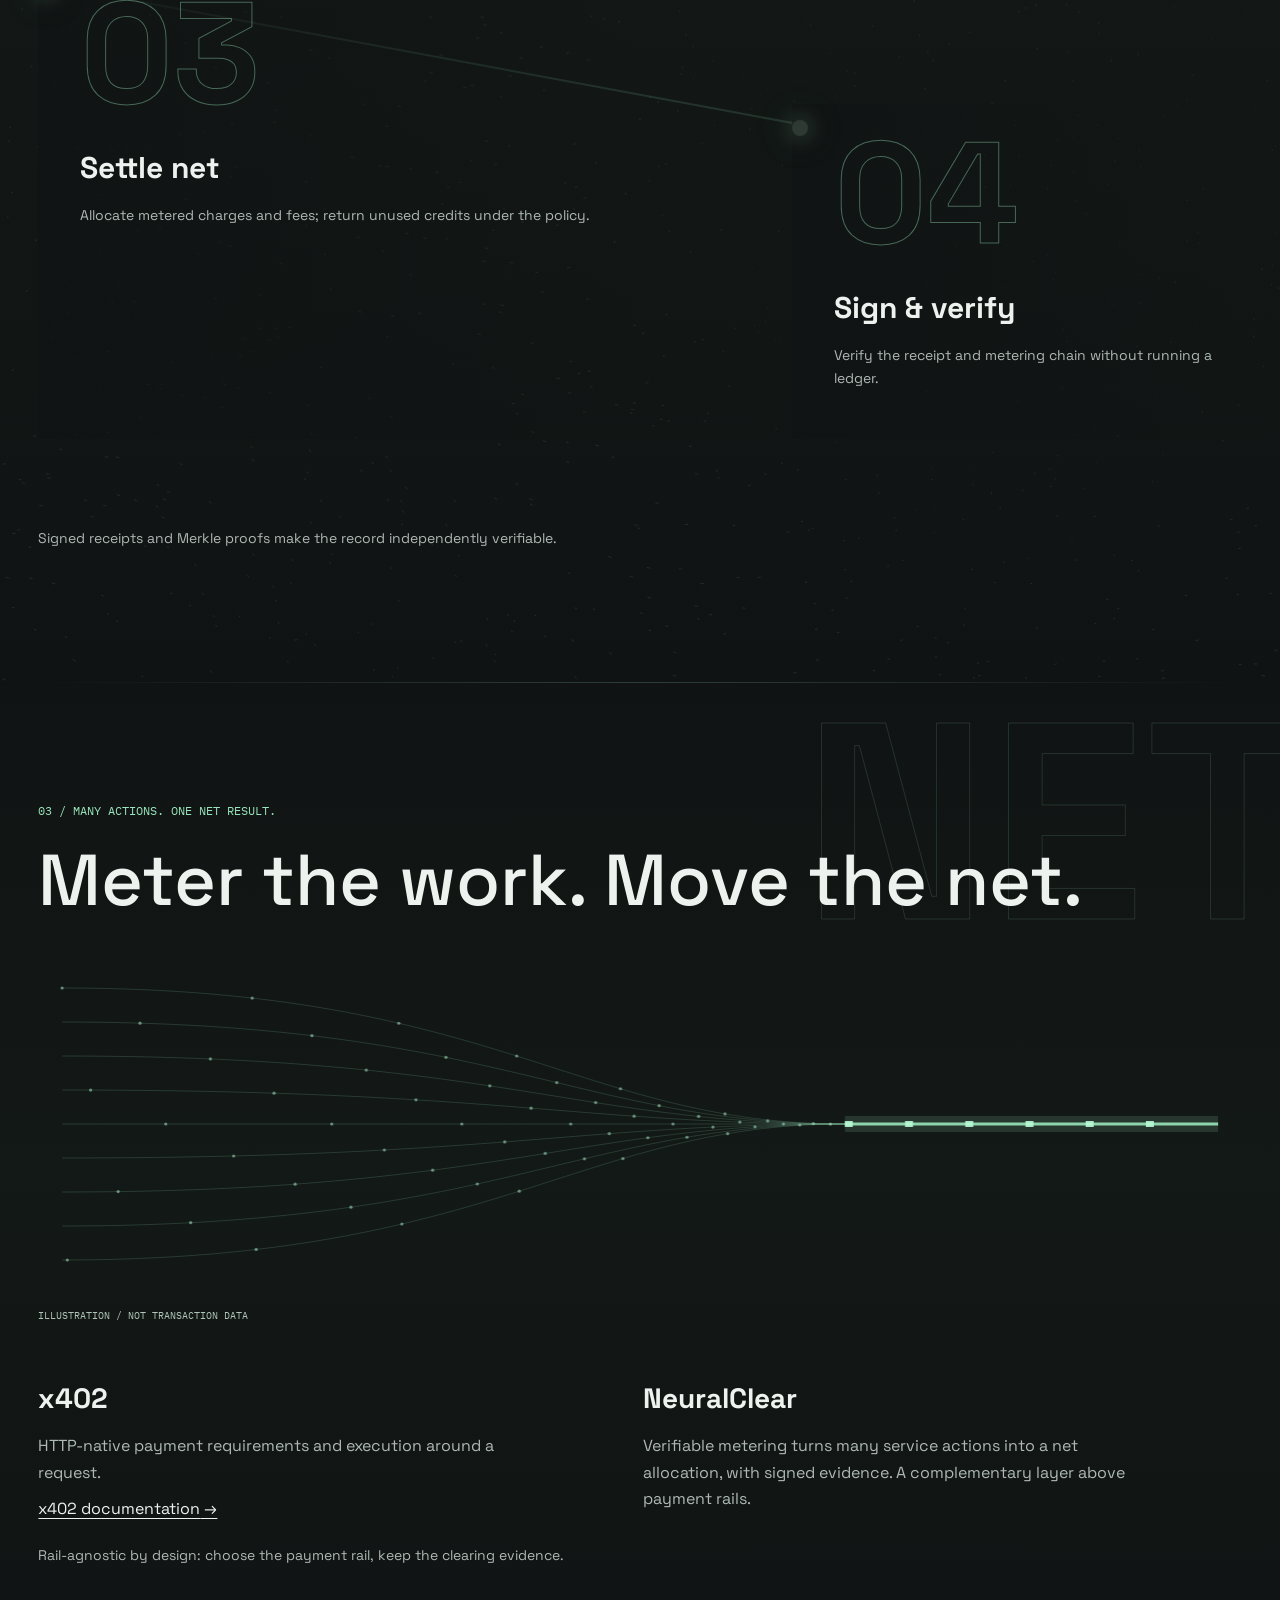
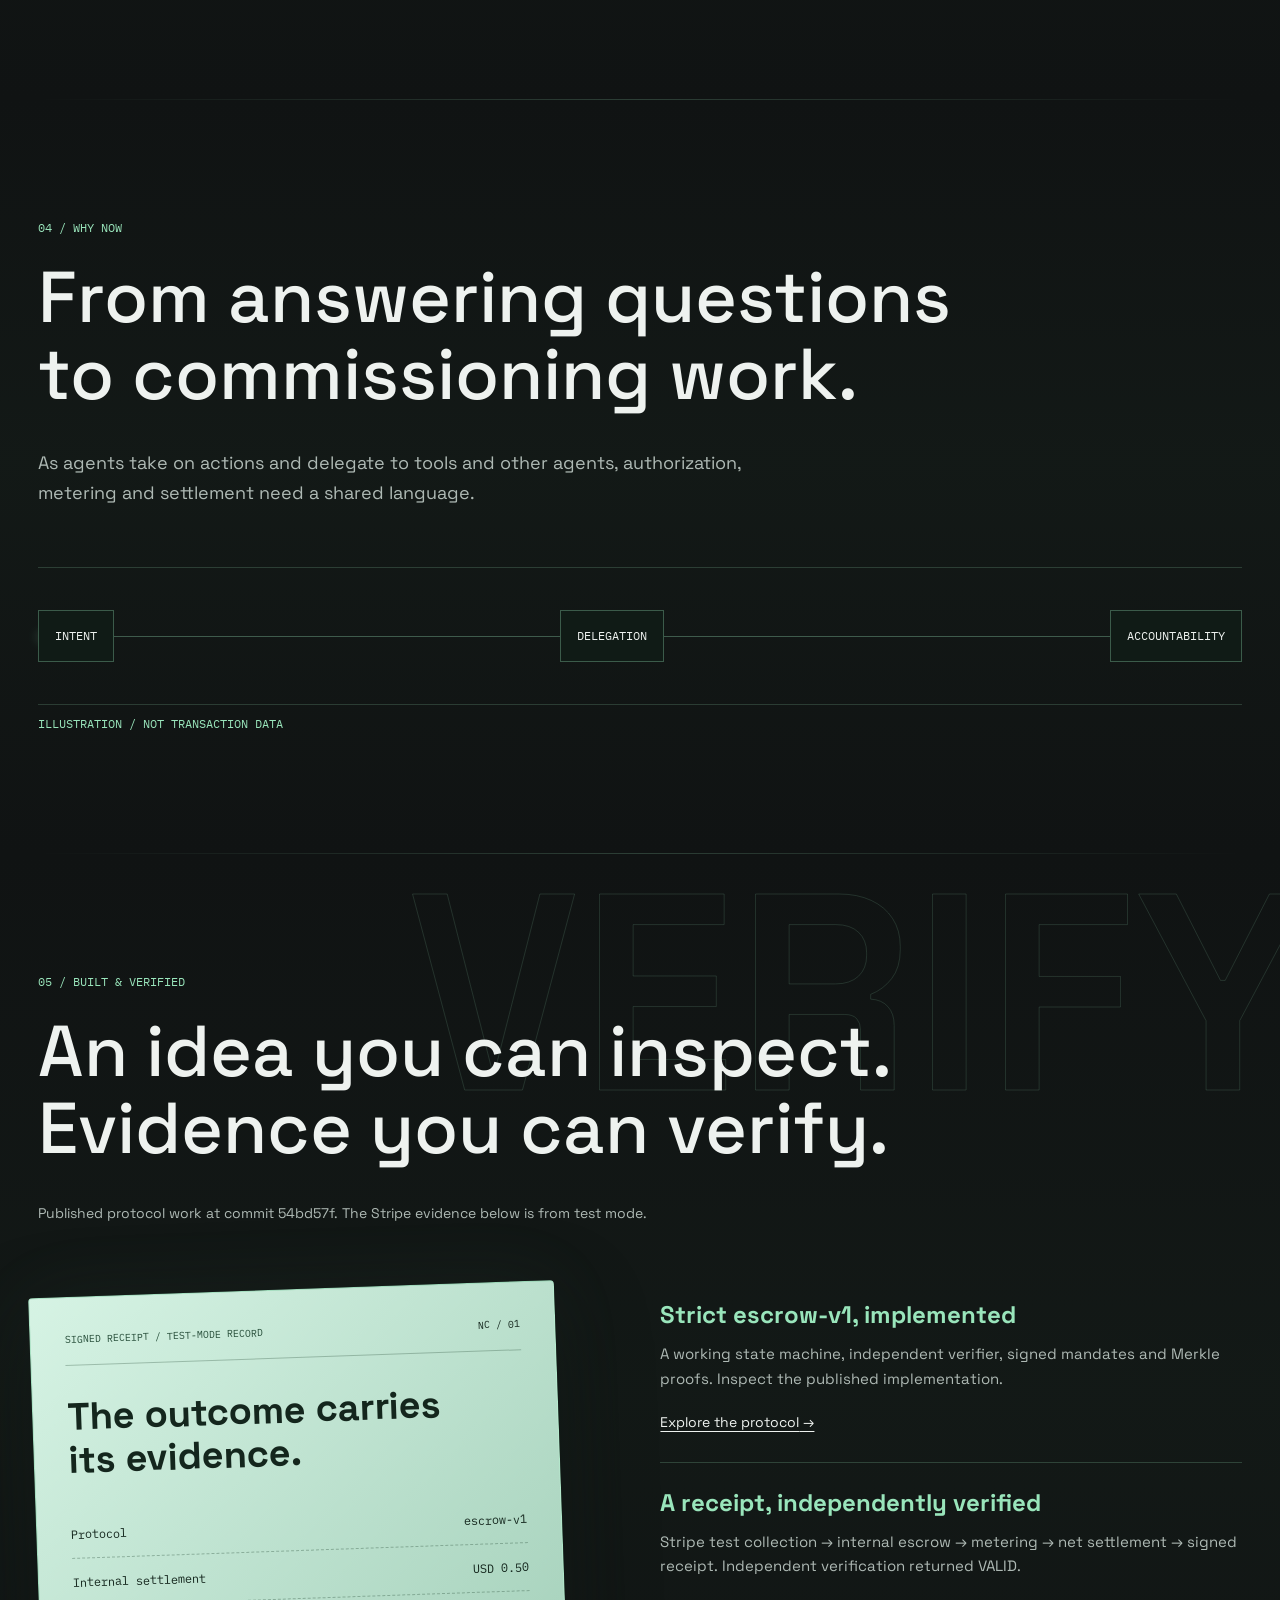
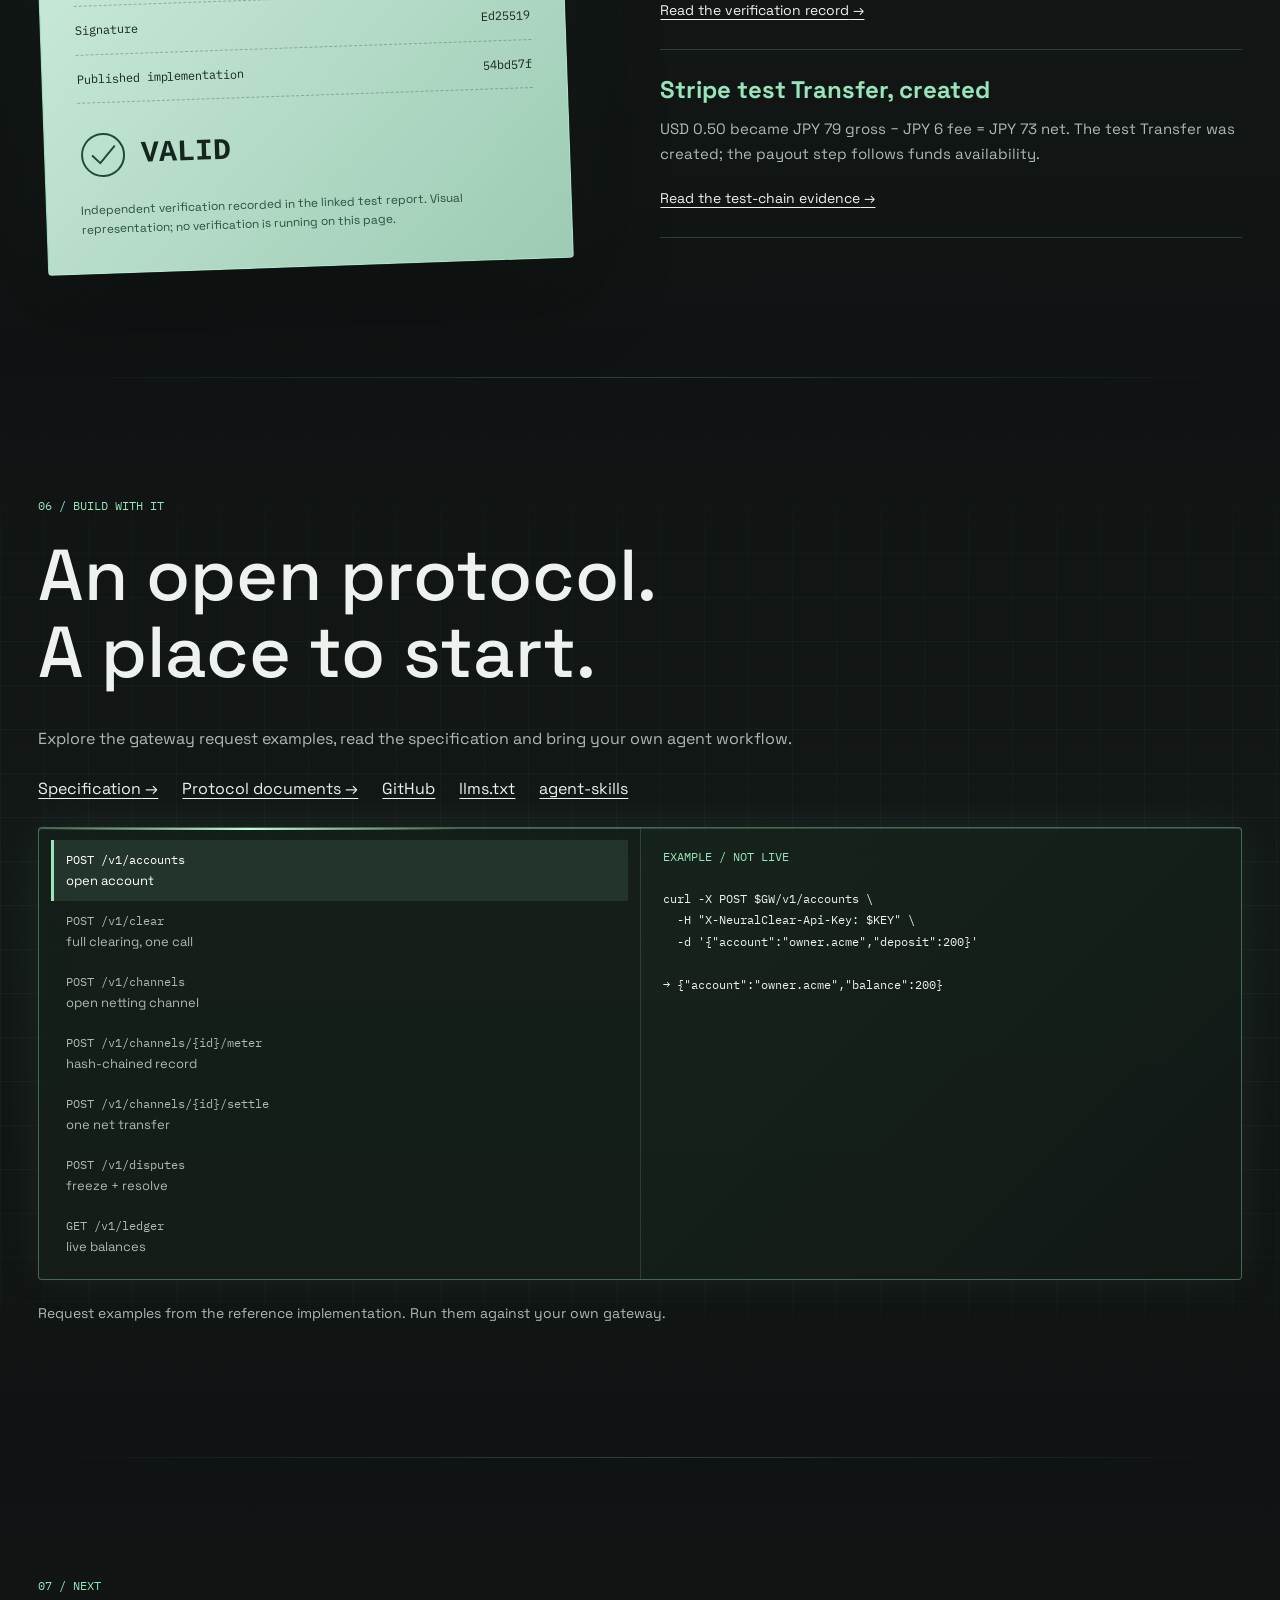
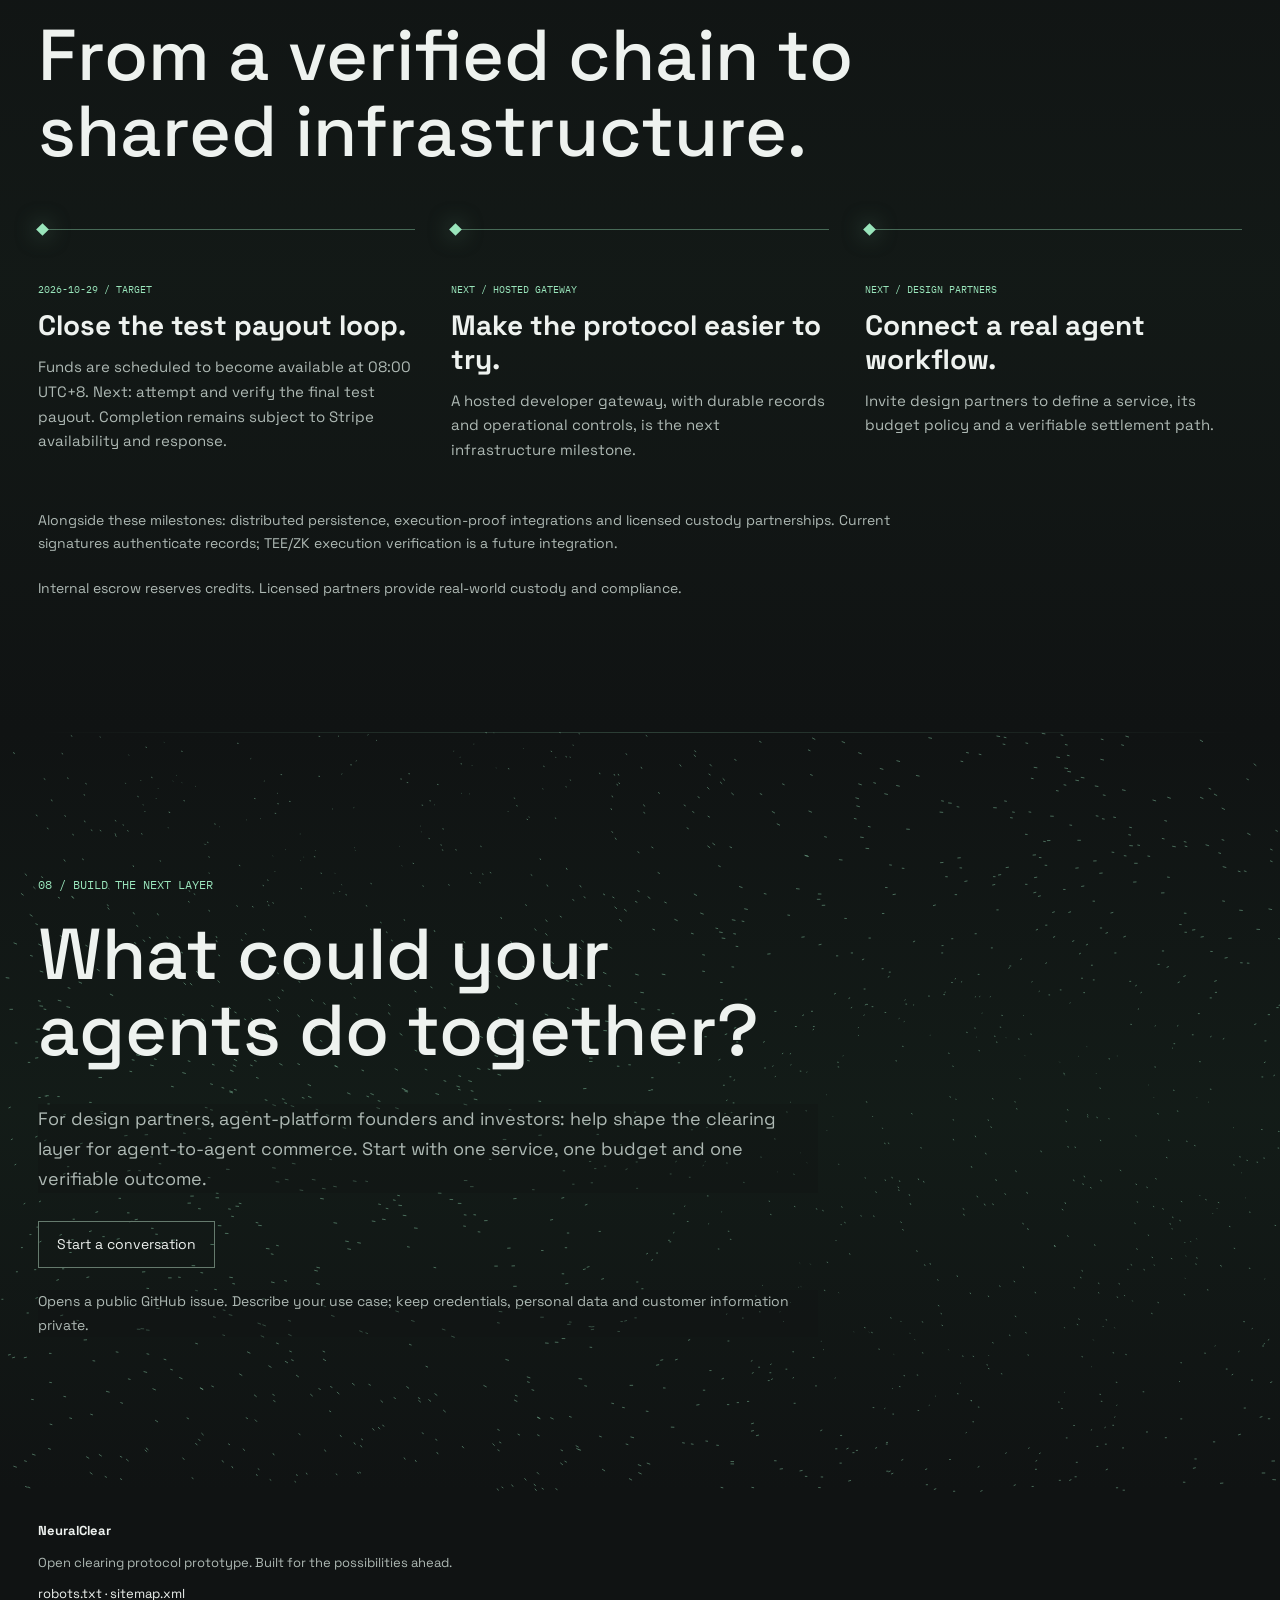
==== commit 5d130e7f: "Present agent commerce possibilities with full-page visual storytelling" ====
--- a/index.html
+++ b/index.html
@@ -6,7 +6,7 @@
     <title>NeuralClear | Agent service clearing</title>
     <meta
       name="description"
-      content="Rail-agnostic clearing semantics for agent services. Inspect the prototype and dated test-mode evidence."
+      content="Imagine agents working for each other. Explore NeuralClear, an open clearing protocol for verifiable agent-to-agent commerce."
     />
     <link rel="canonical" href="https://www.neuralclear.org/" />
     <link rel="icon" href="./favicon.ico" />
@@ -26,8 +26,8 @@
         ><small data-i="engine">CLEARING ENGINE FOR AGENT SERVICES</small></a
       >
       <div class="nl">
-        <a href="#loop"><span data-i="s1">Flow</span> →</a
-        ><a href="#stability"><span data-i="s2">Evidence</span> →</a
+        <a href="#possibility"><span data-i="s1">Possibility</span> →</a
+        ><a href="#stability"><span data-i="s2">Built &amp; verified</span> →</a
         ><a href="#api"><span data-i="s3">Developers</span> →</a>
       </div>
       <select id="lang" aria-label="Language / 语言">
@@ -42,11 +42,12 @@
           <h1><span>NeuralClear</span></h1>
           <div class="hero-action">
             <p data-i="s5" class="lead">
-              The clearing layer for agent-to-agent payments.
+              When every agent can hire another, commerce needs a neutral
+              clearing layer.
             </p>
             <div class="ctas">
               <a class="btn pri" href="#partners"
-                ><span data-i="s7">Explore a design partnership</span></a
+                ><span data-i="s7">Build what comes next</span></a
               >
             </div>
           </div>
@@ -56,24 +57,126 @@
           <span data-i="sequence">ESCROW — METER — NET — SETTLE</span
           ><span id="scroll-progress" aria-hidden="true">0%</span>
         </div>
-        <a class="scroll-cue" href="#loop"
+        <a class="scroll-cue" href="#possibility"
           ><span data-i="scroll">Scroll to explore</span
           ><span aria-hidden="true">↓</span></a
         >
       </section>
+      <section class="sec" id="possibility">
+        <div class="wrap">
+          <p class="mk" data-i="possLabel">01 / THE POSSIBILITY</p>
+          <h2 data-i="possTitle">
+            An economy of agents. Working for each other.
+          </h2>
+          <p class="sub" data-i="possIntro">
+            Imagine agents that can discover expertise, commission work and
+            settle the outcome. A shared clearing language could make that
+            cooperation composable.
+          </p>
+          <figure class="scene-figure network-figure">
+            <div class="scene-stage">
+              <svg
+                class="scene-fallback"
+                viewBox="0 0 1000 360"
+                aria-hidden="true"
+              >
+                <g fill="none" stroke="currentColor" stroke-width="1">
+                  <path
+                    d="M80 180L220 65L390 210L540 60L730 190L910 80M80 180L250 300L390 210L590 305L730 190L930 290M220 65L540 60M250 300L590 305M540 60L590 305M730 190L930 290"
+                  />
+                </g>
+                <g fill="currentColor">
+                  <circle cx="80" cy="180" r="5" />
+                  <circle cx="220" cy="65" r="5" />
+                  <circle cx="390" cy="210" r="5" />
+                  <circle cx="540" cy="60" r="5" />
+                  <circle cx="730" cy="190" r="5" />
+                  <circle cx="910" cy="80" r="5" />
+                  <circle cx="250" cy="300" r="5" />
+                  <circle cx="590" cy="305" r="5" />
+                  <circle cx="930" cy="290" r="5" />
+                </g></svg
+              ><canvas
+                class="section-scene"
+                data-scene="network"
+                aria-hidden="true"
+              ></canvas>
+            </div>
+            <figcaption class="mk" data-i="illustration">
+              ILLUSTRATION / NOT TRANSACTION DATA
+            </figcaption>
+          </figure>
+          <p class="note" data-i="sceneCaption">
+            An illustration of agents exchanging work, not a live network.
+          </p>
+          <div class="possibility-grid">
+            <article class="scenario">
+              <span class="scenario-number" aria-hidden="true">01</span>
+              <p class="mk" data-i="scenarioTag">POSSIBLE SCENARIO</p>
+              <h3 data-i="scenario1">Data meets compute.</h3>
+              <p data-i="scenario1Body">
+                A research agent could buy a specialist dataset and hire compute
+                on demand, with a budget attached to every delegation.
+              </p>
+            </article>
+            <article class="scenario">
+              <span class="scenario-number" aria-hidden="true">02</span>
+              <p class="mk" data-i="scenarioTag">POSSIBLE SCENARIO</p>
+              <h3 data-i="scenario2">A market for every call.</h3>
+              <p data-i="scenario2Body">
+                Independent services could be metered per use, with many small
+                actions reconciled into one net settlement.
+              </p>
+            </article>
+            <article class="scenario">
+              <span class="scenario-number" aria-hidden="true">03</span>
+              <p class="mk" data-i="scenarioTag">POSSIBLE SCENARIO</p>
+              <h3 data-i="scenario3">Commerce without office hours.</h3>
+              <p data-i="scenario3Body">
+                Agents could coordinate services around the clock, within
+                owner-defined limits and with an auditable record.
+              </p>
+            </article>
+          </div>
+        </div>
+      </section>
       <section class="sec" id="loop">
-        <div class="wrap">
-          <p data-i="s4" class="mk">OPEN PROTOCOL / DEVELOPER PREVIEW</p>
-          <p data-i="s6" class="sub">
-            Reserve credits. Meter work. Settle net. Verify the receipt. A
-            rail-agnostic evidence layer, not another payment rail.
-          </p>
-          <p data-i="s9" class="note">
-            Prototype. Internal escrow is a ledger reservation, not legal
-            custody. Licensed partners must handle custody and compliance.
-          </p>
-          <p data-i="s10" class="mk">01 / CLEARING FLOW</p>
-          <h2 data-i="s11">From authorized work to auditable settlement.</h2>
+        <figure class="scene-figure chain-figure">
+          <div class="scene-stage">
+            <svg
+              class="scene-fallback"
+              viewBox="0 0 1000 360"
+              preserveAspectRatio="none"
+              aria-hidden="true"
+            >
+              <g fill="none" stroke="currentColor" stroke-width="1">
+                <path d="M-40 0 C250 -70 600 80 1040 0" />
+                <path d="M-40 27 C250 -53 600 115 1040 23" />
+                <path d="M-40 54 C250 -36 600 150 1040 46" />
+                <path d="M-40 81 C250 -19 600 185 1040 69" />
+                <path d="M-40 108 C250 -2 600 220 1040 92" />
+                <path d="M-40 135 C250 15 600 255 1040 115" />
+                <path d="M-40 162 C250 32 600 290 1040 138" />
+                <path d="M-40 189 C250 49 600 325 1040 161" />
+                <path d="M-40 216 C250 66 600 360 1040 184" />
+                <path d="M-40 243 C250 83 600 395 1040 207" />
+                <path d="M-40 270 C250 100 600 430 1040 230" />
+                <path d="M-40 297 C250 117 600 465 1040 253" />
+                <path d="M-40 324 C250 134 600 500 1040 276" />
+                <path d="M-40 351 C250 151 600 535 1040 299" />
+                <path d="M-40 378 C250 168 600 570 1040 322" />
+                <path d="M-40 405 C250 185 600 605 1040 345" />
+              </g></svg
+            ><canvas
+              class="section-scene"
+              data-scene="chain"
+              aria-hidden="true"
+            ></canvas>
+          </div>
+        </figure>
+        <div class="wrap">
+          <p data-i="s10" class="mk">02 / HOW IT WORKS</p>
+          <h2 data-i="s11">Work happens in steps. Trust follows the chain.</h2>
           <div class="pipe">
             <svg class="flow-chain" aria-hidden="true">
               <path class="chain-base" />
@@ -108,62 +211,9 @@
             </article>
           </div>
           <p data-i="s20" class="note">
-            Integrity is not truth: signatures and Merkle proofs authenticate
-            records, not service quality. TEE/ZK execution verification is not
-            implemented.
-          </p>
-        </div>
-      </section>
-      <section class="sec" id="stability">
-        <span class="outline-word" aria-hidden="true" data-i="verifyWord"
-          >VERIFY</span
-        >
-        <div class="wrap">
-          <p data-i="s21" class="mk">02 / EVIDENCE · 2026-10-22</p>
-          <h2 data-i="s22">What is demonstrated. What is still open.</h2>
-          <p data-i="s23" class="note">
-            This evidence belongs to protocol commit 54bd57f, not yet merged
-            into main. Test mode is not production payment activity.
-          </p>
-          <div class="evidence">
-            <article>
-              <h3 data-i="s24">Strict escrow-v1 / opt-in</h3>
-              <p data-i="s25">
-                State machine, independent verifier, signed mandates and Merkle
-                proofs. Evidence-bound quorum decisions still depend on trusted
-                signers.
-              </p>
-              <a
-                href="https://github.com/Zihuatanejo63/neuralclear/blob/54bd57f9db348d3c8b50f4537a1436b96434b460/docs/protocol-gap-audit.md"
-                ><span data-i="s26">Inspect dated evidence</span> →</a
-              >
-            </article>
-            <article>
-              <h3 data-i="s27">Signed receipt / test mode</h3>
-              <p data-i="s28">
-                Stripe collection → internal escrow → metering → net settlement
-                → signed receipt. Independent verification returned VALID. No
-                customer or volume claims.
-              </p>
-              <a
-                href="https://github.com/Zihuatanejo63/neuralclear/blob/54bd57f9db348d3c8b50f4537a1436b96434b460/docs/p0-live-stripe-run-2026-10-22.md"
-                ><span data-i="s29">Inspect dated evidence</span> →</a
-              >
-            </article>
-            <article>
-              <h3 data-i="s30">Transfer created / payout pending</h3>
-              <p data-i="s31">
-                USD 0.50 became JPY 79 gross − JPY 6 fee = JPY 73 net. A test
-                Transfer exists. Payout was rejected for pending funds.
-                Available_on: 2026-10-29 08:00 UTC+8; not a promise of completed
-                payout.
-              </p>
-              <a
-                href="https://github.com/Zihuatanejo63/neuralclear/blob/54bd57f9db348d3c8b50f4537a1436b96434b460/docs/p0-live-stripe-payout-jp-continuation-2026-10-22.md"
-                ><span data-i="s32">Inspect dated evidence</span> →</a
-              >
-            </article>
-          </div>
+            Signed receipts and Merkle proofs make the record independently
+            verifiable.
+          </p>
         </div>
       </section>
       <section class="sec" id="netting">
@@ -171,16 +221,39 @@
           >NET</span
         >
         <div class="wrap">
-          <p data-i="s33" class="mk">03 / COMPLEMENTARY LAYERS</p>
-          <h2 data-i="s34">
-            Payment execution and clearing evidence are different jobs.
-          </h2>
+          <p data-i="s33" class="mk">03 / MANY ACTIONS. ONE NET RESULT.</p>
+          <h2 data-i="s34">Meter the work. Move the net.</h2>
+          <figure class="scene-figure net-figure">
+            <div class="scene-stage">
+              <svg
+                class="scene-fallback"
+                viewBox="0 0 1000 360"
+                aria-hidden="true"
+              >
+                <g fill="none" stroke="currentColor" stroke-width="1">
+                  <path d="M30 35 C380 35 480 180 650 180" />
+                  <path d="M30 90 C380 90 480 180 650 180" />
+                  <path d="M30 145 C380 145 480 180 650 180" />
+                  <path d="M30 200 C380 200 480 180 650 180" />
+                  <path d="M30 255 C380 255 480 180 650 180" />
+                  <path d="M30 310 C380 310 480 180 650 180" />
+                  <path stroke-width="4" d="M650 180H970" />
+                </g></svg
+              ><canvas
+                class="section-scene"
+                data-scene="net"
+                aria-hidden="true"
+              ></canvas>
+            </div>
+            <figcaption class="mk" data-i="illustration">
+              ILLUSTRATION / NOT TRANSACTION DATA
+            </figcaption>
+          </figure>
           <div class="comparison">
             <div>
               <h3>x402</h3>
               <p data-i="s35">
                 HTTP-native payment requirements and execution around a request.
-                A payment rail can settle the resulting obligation.
               </p>
               <a href="https://www.x402.org/"
                 ><span data-i="s36">x402 documentation</span> →</a
@@ -189,26 +262,136 @@
             <div>
               <h3>NeuralClear</h3>
               <p data-i="s37">
-                Authorized budgets, verifiable metering and a net allocation
-                with signed evidence. Complementary to payment rails, not a
-                replacement.
+                Verifiable metering turns many service actions into a net
+                allocation, with signed evidence. A complementary layer above
+                payment rails.
               </p>
             </div>
           </div>
           <p data-i="s38" class="note">
-            Rail-agnostic is an architecture choice, not a list of completed
-            integrations. Stripe has test evidence; production x402, bank and
-            stablecoin adapters are not claimed here.
-          </p>
+            Rail-agnostic by design: choose the payment rail, keep the clearing
+            evidence.
+          </p>
+        </div>
+      </section>
+      <section class="sec" id="why">
+        <div class="wrap">
+          <p class="mk" data-i="whyLabel">04 / WHY NOW</p>
+          <h2 data-i="whyTitle">
+            From answering questions to commissioning work.
+          </h2>
+          <p class="sub" data-i="whyBody">
+            As agents take on actions and delegate to tools and other agents,
+            authorization, metering and settlement need a shared language.
+          </p>
+          <div class="intent-track" aria-hidden="true">
+            <i></i><span data-i="whyA">INTENT</span
+            ><span data-i="whyB">DELEGATION</span
+            ><span data-i="whyC">ACCOUNTABILITY</span>
+          </div>
+          <p class="mk" data-i="illustration">
+            ILLUSTRATION / NOT TRANSACTION DATA
+          </p>
+        </div>
+      </section>
+      <section class="sec" id="stability">
+        <span class="outline-word" aria-hidden="true" data-i="verifyWord"
+          >VERIFY</span
+        >
+        <div class="wrap">
+          <p data-i="s21" class="mk">05 / BUILT &amp; VERIFIED</p>
+          <h2 data-i="s22">
+            An idea you can inspect. Evidence you can verify.
+          </h2>
+          <p data-i="s23" class="note">
+            Published protocol work at commit 54bd57f. The Stripe evidence below
+            is from test mode.
+          </p>
+          <div class="proof-layout">
+            <figure class="receipt-art">
+              <div class="receipt-head">
+                <p class="mk" data-i="receiptLabel">
+                  SIGNED RECEIPT / TEST-MODE RECORD
+                </p>
+                <span class="receipt-mark" aria-hidden="true">NC / 01</span>
+              </div>
+              <h3 data-i="receiptTitle">The outcome carries its evidence.</h3>
+              <dl>
+                <div>
+                  <dt data-i="receiptProtocol">Protocol</dt>
+                  <dd>escrow-v1</dd>
+                </div>
+                <div>
+                  <dt data-i="receiptAmount">Internal settlement</dt>
+                  <dd>USD 0.50</dd>
+                </div>
+                <div>
+                  <dt data-i="receiptSignature">Signature</dt>
+                  <dd>Ed25519</dd>
+                </div>
+                <div>
+                  <dt data-i="receiptCommit">Published implementation</dt>
+                  <dd>54bd57f</dd>
+                </div>
+              </dl>
+              <div class="receipt-seal">
+                <svg viewBox="0 0 48 48" aria-hidden="true">
+                  <circle cx="24" cy="24" r="21" />
+                  <path d="m13 24 8 8 15-17" /></svg
+                ><strong data-i="receiptCheck">VALID</strong>
+              </div>
+              <figcaption data-i="receiptCaption">
+                Independent verification recorded in the linked test report.
+                Visual representation; no verification is running on this page.
+              </figcaption>
+            </figure>
+            <div class="evidence">
+              <article>
+                <h3 data-i="s24">Strict escrow-v1, implemented</h3>
+                <p data-i="s25">
+                  A working state machine, independent verifier, signed mandates
+                  and Merkle proofs. Inspect the published implementation.
+                </p>
+                <a
+                  href="https://github.com/Zihuatanejo63/neuralclear/blob/54bd57f9db348d3c8b50f4537a1436b96434b460/docs/protocol-gap-audit.md"
+                  ><span data-i="s26">Explore the protocol</span> →</a
+                >
+              </article>
+              <article>
+                <h3 data-i="s27">A receipt, independently verified</h3>
+                <p data-i="s28">
+                  Stripe test collection → internal escrow → metering → net
+                  settlement → signed receipt. Independent verification returned
+                  VALID.
+                </p>
+                <a
+                  href="https://github.com/Zihuatanejo63/neuralclear/blob/54bd57f9db348d3c8b50f4537a1436b96434b460/docs/p0-live-stripe-run-2026-10-22.md"
+                  ><span data-i="s29">Read the verification record</span> →</a
+                >
+              </article>
+              <article>
+                <h3 data-i="s30">Stripe test Transfer, created</h3>
+                <p data-i="s31">
+                  USD 0.50 became JPY 79 gross − JPY 6 fee = JPY 73 net. The
+                  test Transfer was created; the payout step follows funds
+                  availability.
+                </p>
+                <a
+                  href="https://github.com/Zihuatanejo63/neuralclear/blob/54bd57f9db348d3c8b50f4537a1436b96434b460/docs/p0-live-stripe-payout-jp-continuation-2026-10-22.md"
+                  ><span data-i="s32">Read the test-chain evidence</span> →</a
+                >
+              </article>
+            </div>
+          </div>
         </div>
       </section>
       <section class="sec" id="api">
         <div class="wrap">
-          <p data-i="s39" class="mk">04 / DEVELOPER ENTRY</p>
-          <h2 data-i="s40">Keep the protocol inspectable.</h2>
+          <p data-i="s39" class="mk">06 / BUILD WITH IT</p>
+          <h2 data-i="s40">An open protocol. A place to start.</h2>
           <p data-i="s41">
-            Retained main-branch gateway examples below are illustrative
-            requests, not live telemetry or a hosted public API.
+            Explore the gateway request examples, read the specification and
+            bring your own agent workflow.
           </p>
           <div class="doclinks">
             <a
@@ -325,29 +508,106 @@
             </div>
           </div>
           <p data-i="s44" class="note">
-            Public API hosting, distributed persistence, legal custody and
-            production TEE/ZK verification remain outside this preview.
+            Request examples from the reference implementation. Run them against
+            your own gateway.
+          </p>
+        </div>
+      </section>
+      <section class="sec" id="next">
+        <div class="wrap">
+          <p class="mk" data-i="nextLabel">07 / NEXT</p>
+          <h2 data-i="nextTitle">
+            From a verified chain to shared infrastructure.
+          </h2>
+          <ol class="roadmap">
+            <li>
+              <p class="mk" data-i="nextDate">2026-10-29 / TARGET</p>
+              <h3 data-i="next1">Close the test payout loop.</h3>
+              <p data-i="next1Body">
+                Funds are scheduled to become available at 08:00 UTC+8. Next:
+                attempt and verify the final test payout. Completion remains
+                subject to Stripe availability and response.
+              </p>
+            </li>
+            <li>
+              <p class="mk" data-i="next2Tag">NEXT / HOSTED GATEWAY</p>
+              <h3 data-i="next2">Make the protocol easier to try.</h3>
+              <p data-i="next2Body">
+                A hosted developer gateway, with durable records and operational
+                controls, is the next infrastructure milestone.
+              </p>
+            </li>
+            <li>
+              <p class="mk" data-i="next3Tag">NEXT / DESIGN PARTNERS</p>
+              <h3 data-i="next3">Connect a real agent workflow.</h3>
+              <p data-i="next3Body">
+                Invite design partners to define a service, its budget policy
+                and a verifiable settlement path.
+              </p>
+            </li>
+          </ol>
+          <p class="note" data-i="nextBoundary">
+            Alongside these milestones: distributed persistence, execution-proof
+            integrations and licensed custody partnerships. Current signatures
+            authenticate records; TEE/ZK execution verification is a future
+            integration.
+          </p>
+          <p class="note" data-i="s9">
+            Internal escrow reserves credits. Licensed partners provide
+            real-world custody and compliance.
           </p>
         </div>
       </section>
       <section class="sec" id="partners">
-        <div class="wrap">
-          <p data-i="s45" class="mk">05 / DESIGN PARTNERS</p>
-          <h2 data-i="s46">Bring a concrete agent-service transaction.</h2>
+        <figure class="scene-figure close-figure">
+          <div class="scene-stage">
+            <svg
+              class="scene-fallback"
+              viewBox="0 0 1000 360"
+              preserveAspectRatio="none"
+              aria-hidden="true"
+            >
+              <g fill="none" stroke="currentColor" stroke-width="1">
+                <path d="M-40 0 C250 -70 600 80 1040 0" />
+                <path d="M-40 27 C250 -53 600 115 1040 23" />
+                <path d="M-40 54 C250 -36 600 150 1040 46" />
+                <path d="M-40 81 C250 -19 600 185 1040 69" />
+                <path d="M-40 108 C250 -2 600 220 1040 92" />
+                <path d="M-40 135 C250 15 600 255 1040 115" />
+                <path d="M-40 162 C250 32 600 290 1040 138" />
+                <path d="M-40 189 C250 49 600 325 1040 161" />
+                <path d="M-40 216 C250 66 600 360 1040 184" />
+                <path d="M-40 243 C250 83 600 395 1040 207" />
+                <path d="M-40 270 C250 100 600 430 1040 230" />
+                <path d="M-40 297 C250 117 600 465 1040 253" />
+                <path d="M-40 324 C250 134 600 500 1040 276" />
+                <path d="M-40 351 C250 151 600 535 1040 299" />
+                <path d="M-40 378 C250 168 600 570 1040 322" />
+                <path d="M-40 405 C250 185 600 605 1040 345" />
+              </g></svg
+            ><canvas
+              class="section-scene"
+              data-scene="close"
+              aria-hidden="true"
+            ></canvas>
+          </div>
+        </figure>
+        <div class="wrap">
+          <p data-i="s45" class="mk">08 / BUILD THE NEXT LAYER</p>
+          <h2 data-i="s46">What could your agents do together?</h2>
           <p data-i="s47" class="sub">
-            For agent-platform and infrastructure founders: explore one
-            capability, one budget policy and one verifiable settlement.
-            Developers and diligence reviewers can inspect the evidence first.
+            For design partners, agent-platform founders and investors: help
+            shape the clearing layer for agent-to-agent commerce. Start with one
+            service, one budget and one verifiable outcome.
           </p>
           <a
             class="btn pri"
             href="https://github.com/Zihuatanejo63/neuralclear/issues/new?title=Design%20partner%20inquiry"
-            ><span data-i="s48">Start a design-partner conversation</span></a
+            ><span data-i="s48">Start a conversation</span></a
           >
           <p data-i="s49" class="note">
-            Opens a public GitHub issue. Share use case and rail requirements,
-            not credentials, personal data or confidential customer information.
-            No SLA or hosted availability is promised.
+            Opens a public GitHub issue. Describe your use case; keep
+            credentials, personal data and customer information private.
           </p>
         </div>
       </section>
@@ -355,7 +615,7 @@
     <footer class="wrap">
       <b>NeuralClear</b>
       <p data-i="s50">
-        Open prototype. Test evidence, not production assurance.
+        Open clearing protocol prototype. Built for the possibilities ahead.
       </p>
       <a href="./robots.txt">robots.txt</a> ·
       <a href="./sitemap.xml">sitemap.xml</a>
--- a/site.css
+++ b/site.css
@@ -79,6 +79,7 @@
   margin: 20px 0;
 }
 h2 {
+  text-wrap: balance;
   font-size: 30px;
   line-height: 1.3;
   max-width: 780px;
@@ -981,3 +982,525 @@
     animation: none;
   }
 }
+
+/* One continuous graphite surface; diagrams carry each section's subject. */
+#hero {
+  border-bottom: 0;
+}
+#hero .lead {
+  max-width: 680px;
+}
+.sec {
+  border-bottom: 0;
+  isolation: isolate;
+  background: linear-gradient(180deg, #10131300, #17221c65 48%, #10131300);
+}
+.sec .wrap {
+  position: relative;
+  z-index: 1;
+}
+.sec::before {
+  content: "";
+  position: absolute;
+  top: 0;
+  left: 3%;
+  right: 3%;
+  height: 1px;
+  background: linear-gradient(90deg, transparent, #99e5bb35, transparent);
+}
+.scene-figure {
+  margin: 36px 0;
+  position: relative;
+}
+.scene-stage {
+  position: relative;
+  height: 340px;
+}
+.scene-fallback,
+.section-scene {
+  position: absolute;
+  inset: 0;
+  width: 100%;
+  height: 100%;
+  color: #99e5bb;
+}
+.scene-fallback {
+  opacity: 0.65;
+}
+.canvas-ready .scene-fallback {
+  visibility: hidden;
+}
+.scene-figure figcaption {
+  margin-top: 14px;
+  font-size: 10px;
+  color: #b1c6ba;
+}
+.possibility-grid {
+  display: grid;
+  grid-template-columns: repeat(3, minmax(0, 1fr));
+  gap: 24px;
+}
+.scenario {
+  border: 1px solid #99e5bb35;
+  border-radius: 4px;
+  padding: 30px;
+  position: relative;
+  background: linear-gradient(140deg, #253c304a, #10131370);
+}
+.scenario h3 {
+  font-size: 28px;
+  line-height: 1.2;
+  min-height: 68px;
+  max-width: 290px;
+}
+.scenario p {
+  font-size: 15px;
+}
+.scenario .mk {
+  font-size: 10px;
+  margin: 22px 0;
+}
+.scenario-number {
+  font:
+    500 64px/1 "Space Grotesk",
+    sans-serif;
+  color: #99e5bb;
+}
+.scenario::after {
+  content: "";
+  display: block;
+  height: 2px;
+  margin-top: 30px;
+  background: linear-gradient(90deg, #99e5bb, transparent);
+  transform: scaleX(0.2);
+  transform-origin: left;
+  transition: transform 0.7s;
+}
+.scenario:hover::after {
+  transform: scaleX(1);
+}
+#loop > .scene-figure,
+#partners > .scene-figure {
+  position: absolute;
+  inset: 0;
+  margin: 0;
+  z-index: 0;
+  opacity: 0.5;
+  pointer-events: none;
+}
+#loop > .scene-figure .scene-stage,
+#partners > .scene-figure .scene-stage {
+  height: 100%;
+}
+#loop .ps {
+  background: linear-gradient(90deg, #101313cc, #10131300);
+}
+#loop .ps::after {
+  box-shadow:
+    0 0 22px #99e5bb65,
+    0 0 60px #99e5bb35;
+}
+.flow-chain .chain-lit {
+  filter: drop-shadow(0 0 8px #99e5bb);
+}
+#netting .net-figure {
+  margin: 10px 0 40px;
+}
+#netting .comparison {
+  max-width: 1100px;
+  gap: 10%;
+}
+#netting .comparison h3 {
+  font-size: 28px;
+}
+.intent-track {
+  margin: 60px 0 10px;
+  position: relative;
+  display: flex;
+  justify-content: space-between;
+  gap: 24px;
+  padding: 42px 0;
+  border-top: 1px solid #99e5bb30;
+  border-bottom: 1px solid #99e5bb30;
+}
+.intent-track::before {
+  content: "";
+  position: absolute;
+  left: 0;
+  right: 0;
+  top: 50%;
+  height: 1px;
+  background: #99e5bb55;
+}
+.intent-track span {
+  background: #101b16;
+  padding: 16px;
+  font:
+    12px/1.5 "IBM Plex Mono",
+    monospace;
+  z-index: 1;
+  border: 1px solid #99e5bb50;
+}
+.intent-track i {
+  position: absolute;
+  top: 50%;
+  left: 0;
+  width: 40px;
+  height: 2px;
+  background: #c7ffdf;
+  box-shadow: 0 0 12px #99e5bb;
+  animation: intent-travel 6s linear infinite paused;
+}
+@keyframes intent-travel {
+  to {
+    left: calc(100% - 40px);
+  }
+}
+.scene-on .intent-track i {
+  animation-play-state: running;
+}
+.proof-layout {
+  display: grid;
+  grid-template-columns: minmax(0, 0.95fr) minmax(0, 1.05fr);
+  align-items: start;
+  gap: 8%;
+  margin-top: 64px;
+}
+.receipt-art {
+  margin: 0;
+  padding: 34px;
+  border: 1px solid #99e5bb80;
+  border-radius: 4px;
+  background: linear-gradient(135deg, #d6f3e4, #9dcbb4);
+  color: #14261d;
+  box-shadow:
+    0 30px 90px #0006,
+    0 0 80px #99e5bb10;
+  position: relative;
+  overflow: hidden;
+  transform: rotate(-2deg);
+}
+.receipt-art::before {
+  content: "";
+  position: absolute;
+  top: -30%;
+  left: 0;
+  width: 100%;
+  height: 15%;
+  background: linear-gradient(180deg, transparent, #fff5, transparent);
+  animation: receipt-scan 4s ease-in-out infinite paused;
+  pointer-events: none;
+}
+@keyframes receipt-scan {
+  55%,
+  100% {
+    transform: translateY(900%);
+  }
+}
+.scene-on .receipt-art::before {
+  animation-play-state: running;
+}
+.receipt-head {
+  display: flex;
+  align-items: start;
+  gap: 16px;
+  justify-content: space-between;
+  border-bottom: 1px solid #34584455;
+  padding-bottom: 18px;
+}
+.receipt-art .mk {
+  color: #274e3a;
+  font-size: 10px;
+  margin: 0;
+}
+.receipt-mark {
+  font:
+    10px/1.5 "IBM Plex Mono",
+    monospace;
+  white-space: nowrap;
+}
+.receipt-art h3 {
+  font-size: 38px;
+  line-height: 1.12;
+  margin: 30px 0;
+  max-width: 380px;
+}
+.receipt-art dl {
+  margin: 0;
+  font:
+    12px/1.6 "IBM Plex Mono",
+    monospace;
+}
+.receipt-art dl > div {
+  display: flex;
+  justify-content: space-between;
+  gap: 20px;
+  padding: 14px 0;
+  border-bottom: 1px dashed #34584460;
+}
+.receipt-art dd {
+  margin: 0;
+  text-align: right;
+}
+.receipt-seal {
+  display: flex;
+  align-items: center;
+  gap: 14px;
+  margin: 28px 0 22px;
+  font:
+    500 30px/1 "IBM Plex Mono",
+    monospace;
+}
+.receipt-seal svg {
+  width: 48px;
+  height: 48px;
+  fill: none;
+  stroke: #204c34;
+  stroke-width: 2;
+}
+.receipt-seal path {
+  stroke-dasharray: 45;
+  stroke-dashoffset: 0;
+}
+.scene-on .receipt-seal path {
+  animation: receipt-check 1.3s ease-out both;
+}
+@keyframes receipt-check {
+  from {
+    stroke-dashoffset: 45;
+  }
+  to {
+    stroke-dashoffset: 0;
+  }
+}
+.receipt-art figcaption {
+  font-size: 12px;
+  color: #2d503e;
+  line-height: 1.6;
+  position: relative;
+}
+.evidence article {
+  display: block;
+  padding: 0 0 26px;
+  margin-bottom: 26px;
+  border-top: 0;
+  border-bottom: 1px solid #99e5bb35;
+}
+.evidence h3 {
+  font-size: 24px;
+  line-height: 1.2;
+  max-width: 440px;
+}
+.evidence p {
+  font-size: 15px;
+}
+.evidence a {
+  display: inline-block;
+}
+#api::after {
+  content: "";
+  position: absolute;
+  inset: 0;
+  z-index: -1;
+  background-image:
+    linear-gradient(#99e5bb09 1px, transparent 1px),
+    linear-gradient(90deg, #99e5bb09 1px, transparent 1px);
+  background-size: 44px 44px;
+  mask-image: linear-gradient(transparent, #000 25%, #000 75%, transparent);
+}
+.api {
+  border: 1px solid #99e5bb60;
+  background: #17251c90;
+  backdrop-filter: blur(16px);
+  box-shadow:
+    0 0 45px #99e5bb13,
+    inset 0 1px 0 #d6ffe944;
+  position: relative;
+  border-radius: 4px;
+  overflow: hidden;
+}
+.output,
+.output .eout,
+.eout {
+  background: transparent;
+}
+.output {
+  border-left: 1px solid #99e5bb30;
+  background: linear-gradient(135deg, #182d2260, #10131370);
+}
+.api::before {
+  content: "";
+  position: absolute;
+  left: 0;
+  top: 0;
+  width: 35%;
+  height: 2px;
+  background: linear-gradient(90deg, transparent, #bfffd9, transparent);
+  animation: terminal-light 7s ease-in-out infinite alternate paused;
+}
+@keyframes terminal-light {
+  to {
+    left: 65%;
+  }
+}
+.scene-on .api::before {
+  animation-play-state: running;
+}
+.roadmap {
+  list-style: none;
+  padding: 0;
+  margin: 60px 0 36px;
+  display: grid;
+  grid-template-columns: repeat(3, minmax(0, 1fr));
+  gap: 36px;
+  counter-reset: roadmap;
+}
+.roadmap li {
+  position: relative;
+  padding-top: 42px;
+  border-top: 1px solid #99e5bb65;
+}
+.roadmap li::before {
+  content: "";
+  position: absolute;
+  top: -5px;
+  left: 0;
+  width: 9px;
+  height: 9px;
+  background: #99e5bb;
+  box-shadow: 0 0 22px #99e5bb80;
+  transform: rotate(45deg);
+}
+.roadmap h3 {
+  font-size: 28px;
+  line-height: 1.2;
+}
+.roadmap p {
+  font-size: 15px;
+}
+.roadmap .mk {
+  font-size: 10px;
+}
+#partners {
+  min-height: 760px;
+  display: flex;
+  align-items: center;
+  background: linear-gradient(180deg, #10131300, #182a2060, #10131300);
+}
+#partners > .scene-figure {
+  opacity: 0.8;
+}
+#partners h2 {
+  max-width: 1100px;
+}
+.sec .outline-word {
+  z-index: 0;
+}
+#partners .sub,
+#partners .note {
+  background: #10131360;
+  max-width: 780px;
+}
+@media (max-width: 1000px) {
+  .proof-layout {
+    gap: 5%;
+  }
+  .receipt-art {
+    padding: 24px;
+  }
+  .receipt-art h3 {
+    font-size: 32px;
+  }
+  .scenario {
+    padding: 22px;
+  }
+  .scenario h3 {
+    font-size: 24px;
+  }
+}
+@media (max-width: 768px) {
+  .scene-stage {
+    height: 250px;
+  }
+  .possibility-grid {
+    grid-template-columns: 1fr;
+    gap: 16px;
+  }
+  .scenario h3 {
+    min-height: 0;
+    max-width: none;
+    font-size: 28px;
+  }
+  .scenario {
+    padding: 24px;
+  }
+  .scenario-number {
+    font-size: 48px;
+  }
+  .scenario .mk {
+    margin: 12px 0;
+  }
+  .scenario::after {
+    margin-top: 20px;
+  }
+  .proof-layout {
+    grid-template-columns: 1fr;
+    gap: 48px;
+    margin-top: 40px;
+  }
+  .receipt-art {
+    transform: none;
+    padding: 24px;
+  }
+  .receipt-art h3 {
+    font-size: 32px;
+  }
+  .receipt-art dl {
+    font-size: 11px;
+  }
+  .intent-track {
+    gap: 8px;
+    margin-top: 35px;
+  }
+  .intent-track span {
+    font-size: 9px;
+    padding: 12px 8px;
+  }
+  .roadmap {
+    grid-template-columns: 1fr;
+    gap: 34px;
+  }
+  .roadmap li {
+    padding: 0 0 0 26px;
+    border-top: 0;
+    border-left: 1px solid #99e5bb65;
+  }
+  .roadmap li::before {
+    top: 4px;
+    left: -5px;
+  }
+  .output {
+    border-left: 0;
+    border-top: 1px solid #99e5bb30;
+  }
+  .api {
+    backdrop-filter: none;
+  }
+  #partners {
+    min-height: 760px;
+  }
+  #hero .lead {
+    font-size: 19px;
+  }
+  #hero .hero-action {
+    gap: 22px;
+  }
+}
+@media (prefers-reduced-motion: reduce) {
+  .receipt-art::before {
+    display: none;
+  }
+  .intent-track i {
+    left: 45%;
+  }
+}
